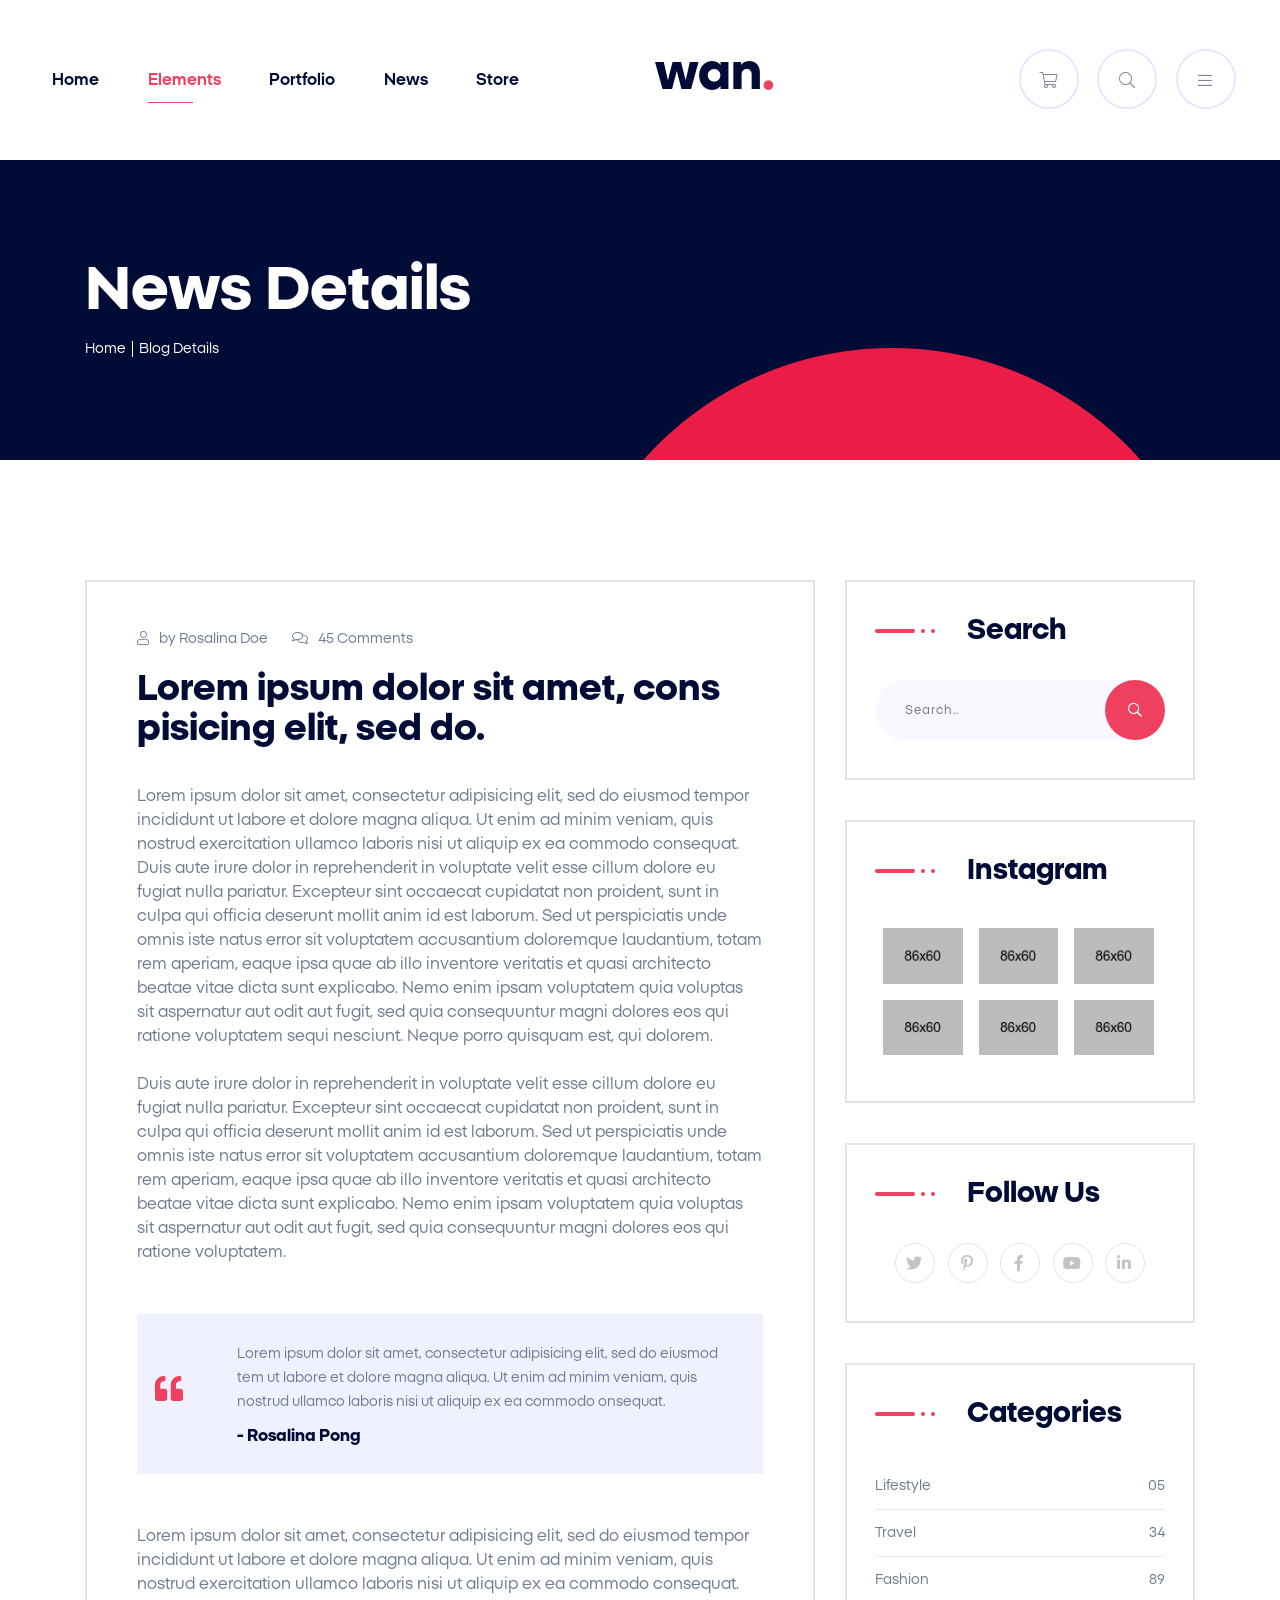
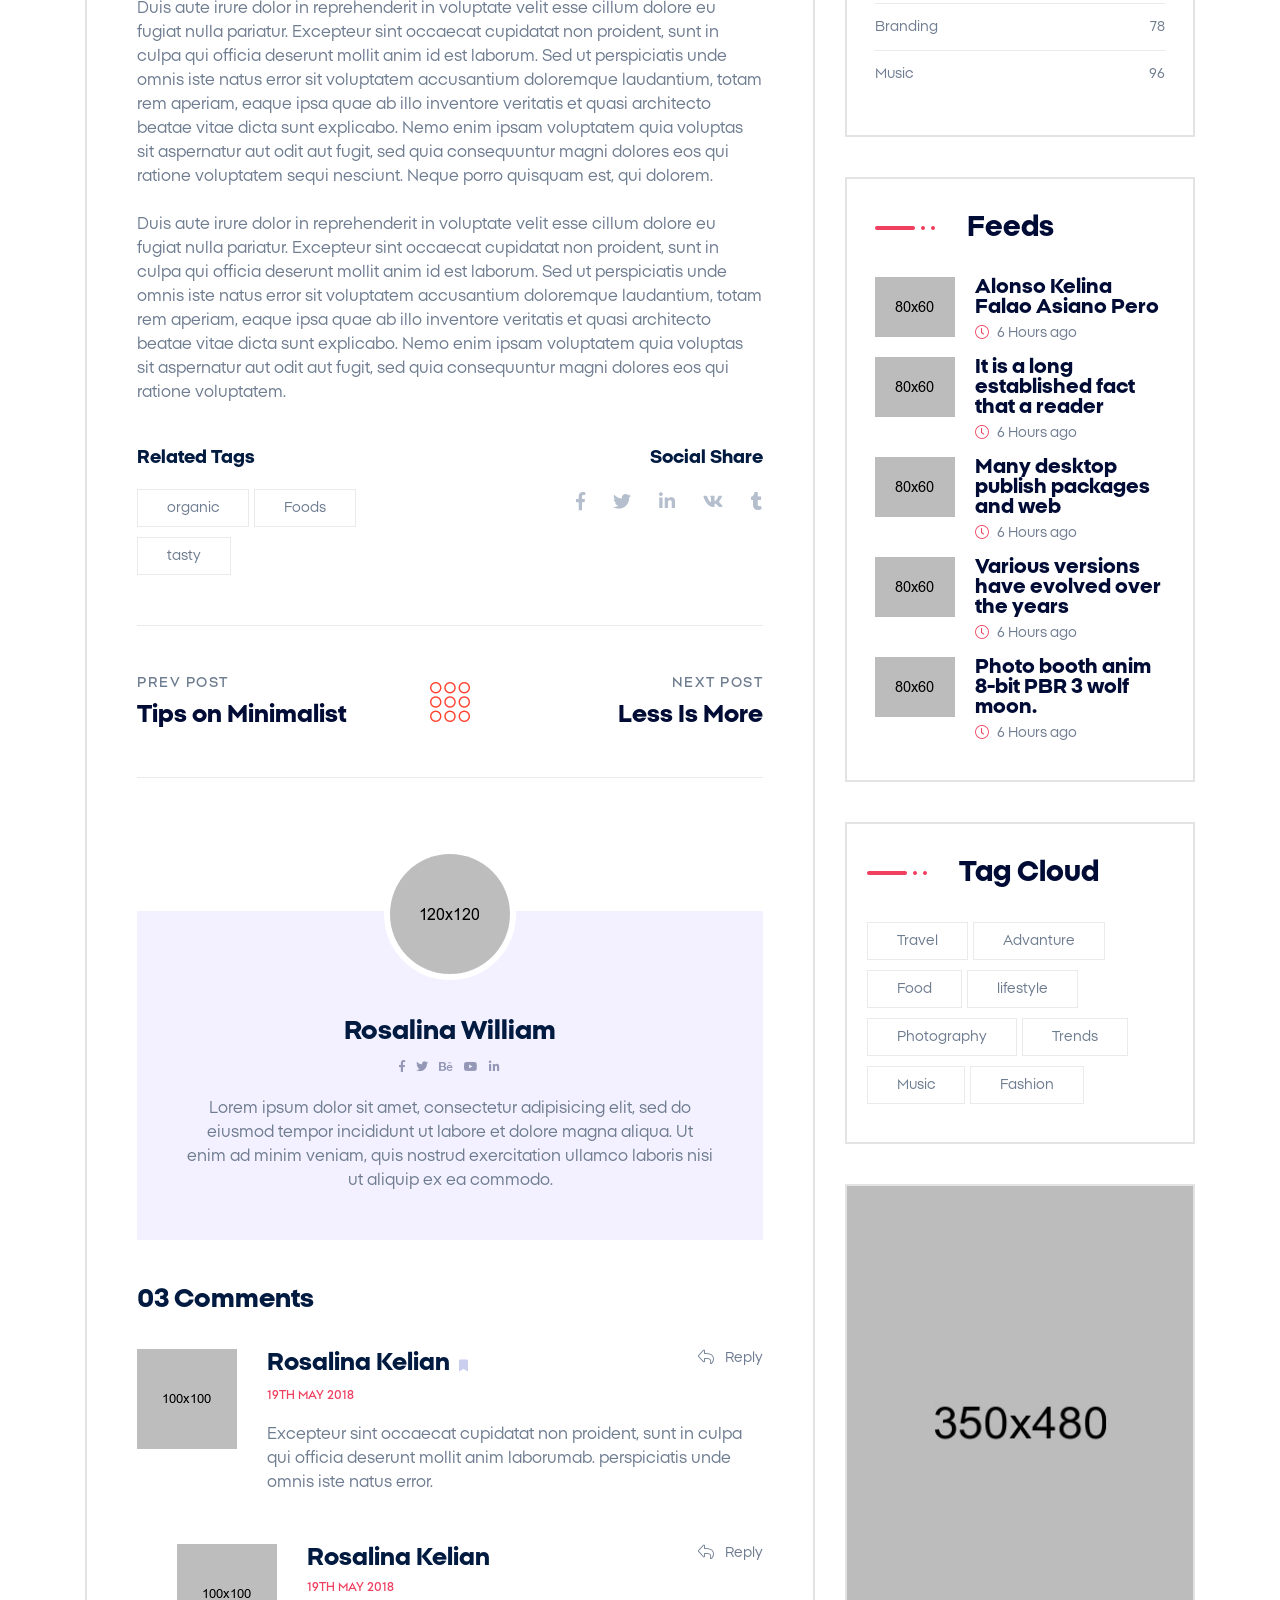
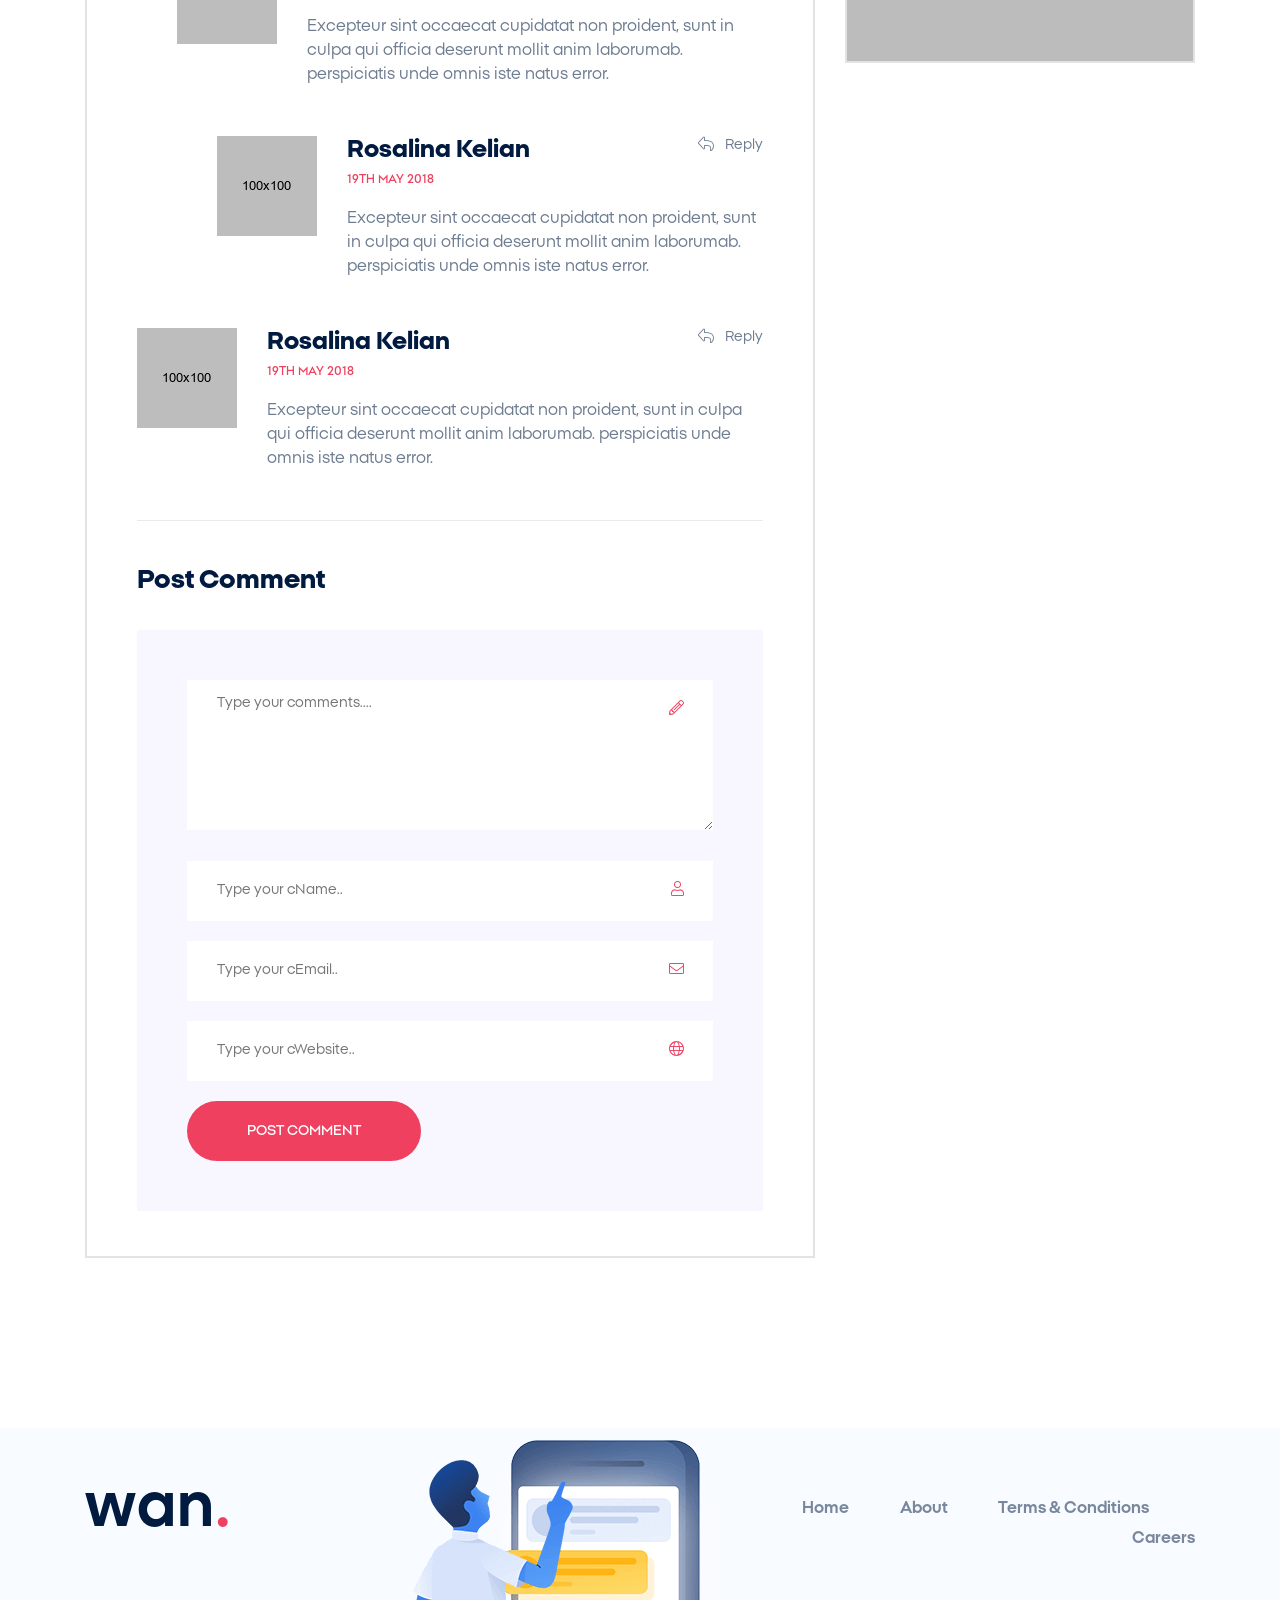
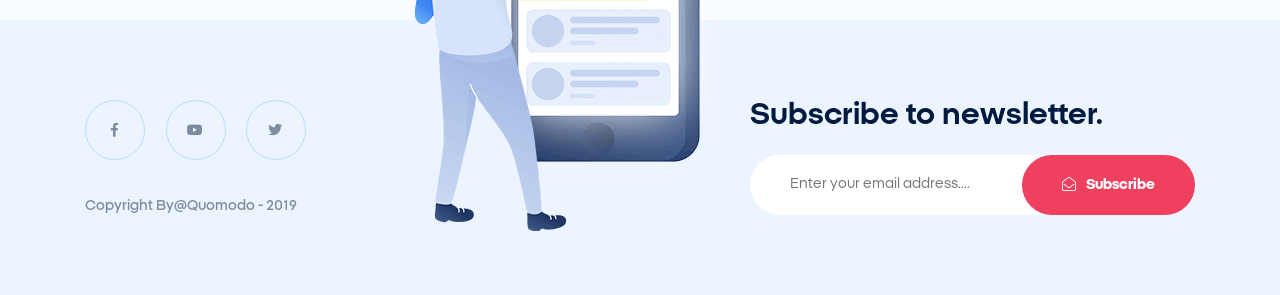
==== wan-html/blog-details.html @ 909f517f "Initial commit Made-with: Cursor" ====
<!DOCTYPE html>
<html lang="en">

<head>
    <!--- Basic Page Needs  -->
    <meta charset="utf-8">
    <title>Blog Details || Wan</title>
    <meta name="description" content="">
    <meta name="author" content="">
    <meta name="keywords" content="">
    <meta http-equiv="X-UA-Compatible" content="IE=edge">
    <!-- Mobile Specific Meta  -->
    <meta name="viewport" content="width=device-width, initial-scale=1, maximum-scale=1">
    <!-- CSS -->
    <link rel="stylesheet" href="css/bootstrap.min.css">
    <link rel="stylesheet" href="css/jquery-ui.css">
    <link rel="stylesheet" href="css/all.min.css">
    <link rel="stylesheet" href="css/magnific-popup.css">
    <link rel="stylesheet" href="css/owl.carousel.min.css">
    <link rel="stylesheet" href="css/animate.css">
    <link rel="stylesheet" href="css/stellarnav.min.css">
    <link rel="stylesheet" href="css/pignose.calendar.min.css">
    <link rel="stylesheet" href="fonts/stylesheet.css">
    <link rel="stylesheet" href="css/style.css">
    <link rel="stylesheet" href="css/responsive.css">
    <!-- Favicon -->
    <link rel="shortcut icon" type="image/png" href="img/favicon.ico">
    <!-- HTML5 Shim and Respond.js IE8 support of HTML5 elements and media queries -->
    <!-- WARNING: Respond.js doesn't work if you view the page via file:// -->
    <!--[if lt IE 9]>
        <script src="https://oss.maxcdn.com/libs/html5shiv/3.7.0/html5shiv.js"></script>
        <script src="https://oss.maxcdn.com/libs/respond.js/1.4.2/respond.min.js"></script>
        <![endif]-->
</head>

<body class="">
    <div id="preloader"></div>
    <header class="inner-h2-header h2-header">
        <div class="home2-header-container header-container">
            <div class="row">
                <div class="col-lg-6 col-sm-2 col-6">
                    <div class="main-menu stellarnav">
                        <ul>
                            <li><a href="#">Home</a>
                                <ul>
                                    <li><a href="index.html">Home One</a>
                                        <!-- <ul>
                                            <li><a href="#">Demo</a>
                                                <ul>
                                                    <li><a href="#">Even deeper</a>
                                                        <ul>
                                                            <li><a href="#">Demo</a></li>
                                                            <li><a href="#">Demo</a></li>
                                                            <li><a href="#">Demo</a></li>
                                                        </ul>
                                                    </li>
                                                    <li><a href="#">Demo</a></li>
                                                    <li><a href="#">Demo</a></li>
                                                    <li><a href="#">Demo</a></li>
                                                </ul>
                                            </li>
                                            <li><a href="#">Demo</a></li>
                                            <li><a href="#">Demo</a></li>
                                            <li><a href="#">Demo</a></li>
                                            <li><a href="#">Demo</a></li>
                                        </ul> -->
                                    </li>
                                    <li><a href="home2-product-showcase.html">Product Showcase</a>
                                        <!-- <ul>
                                            <li><a href="#">Demo</a></li>
                                            <li><a href="#">Demo</a></li>
                                            <li><a href="#">Demo</a></li>
                                            <li><a href="#">Demo</a></li>
                                        </ul> -->
                                    </li>
                                    <li><a href="home3-app-landing.html">App Landing</a>
                                        <!-- <ul>
                                            <li><a href="#">Deeper</a>
                                                <ul>
                                                    <li><a href="#">Demo</a></li>
                                                    <li><a href="#">Demo</a></li>
                                                    <li><a href="#">Demo</a></li>
                                                </ul>
                                            </li>
                                            <li><a href="#">Demo</a></li>
                                            <li><a href="#">Demo</a></li>
                                            <li><a href="#">Demo</a></li>
                                        </ul> -->
                                    </li>
                                    <li><a href="home4-portfolio.html">Portfolio</a></li>
                                    <li><a href="home5-sass.html">Sass</a>
                                        <!-- <ul>
                                            <li><a href="#">Demo</a></li>
                                            <li><a href="#">Demo</a></li>
                                            <li><a href="#">Demo</a></li>
                                            <li><a href="#">Demo</a></li>
                                        </ul> -->
                                    </li>
                                    <li><a href="home6-cleanrex.html">Cleanrex</a></li>
                                </ul>
                            </li>
                            <li class="active"><a href="#">Elements</a></li>
                            <li><a href="#">Portfolio</a></li>
                            <li><a href="#">News</a></li>
                            <li><a href="#">Store</a></li>
                        </ul>
                    </div>
                </div>
                <div class="col-lg-2 col-sm-3 col-6">
                    <div class="logo">
                        <a href="home2-product-showcase.html" class="link">wan<span class="color">.</span></a>
                    </div>
                </div>
                <div class="col-lg-4 col-sm-7 col-12 d-none d-sm-block">
                    <div class="header2-right">
                        <ul class="links">
                            <li><a href="#"><i class="fal fa-shopping-cart"></i></a></li>
                            <li><span data-target="#exampleModalLong" data-toggle="modal"><i class="fal fa-search"></i></span></li>
                            <li><a href="#"><i class="fal fa-bars"></i></a></li>
                        </ul>
                    </div>
                </div>
            </div>
        </div>
    </header>
    <section class="inner-hero-area">
        <div class="inner-hero-banner"><img src="img/blog/hero-banner.png" alt=""></div>
        <div class="container">
            <div class="inner-hero-content">
                <h2 class="title">News Details</h2>
                <ul class="meta">
                    <li><a href="#">Home</a></li>
                    <li><a href="#">Blog Details</a></li>
                </ul>
            </div>
        </div>
    </section>
    <section class="page-blog-area">
        <div class="container">
            <div class="row">
                <div class="col-lg-8 col-md-12 col-sm-12 col-12">
                    <div class="blog-details single-post-item format-standard">
                        <div class="post-details">
                            <div class="post-top-meta">
                                <ul class="meta-comment-tag">
                                    <li><a href="#"><span class="icon"><i class="fal fa-user"></i></span>by Rosalina Doe</a></li>
                                    <li><a href="#"><span class="icon"><i class="fal fa-comments"></i></span>45 Comments</a></li>
                                </ul>
                            </div>
                            <h2 class="post-title">Lorem ipsum dolor sit amet, cons pisicing elit, sed do.</h2>
                            <p>Lorem ipsum dolor sit amet, consectetur adipisicing elit, sed do eiusmod tempor incididunt ut 
                                labore et dolore magna aliqua. Ut enim ad minim veniam, quis nostrud exercitation ullamco laboris nisi ut aliquip ex ea commodo consequat. Duis aute irure dolor in reprehenderit in voluptate velit esse cillum dolore eu fugiat nulla pariatur. Excepteur sint occaecat cupidatat non proident, sunt in culpa qui officia deserunt mollit anim id est laborum. Sed ut perspiciatis unde omnis iste natus error sit voluptatem accusantium doloremque laudantium, totam rem aperiam, eaque ipsa quae ab illo inventore veritatis et quasi architecto beatae vitae dicta sunt explicabo. Nemo enim ipsam voluptatem quia voluptas sit aspernatur aut odit aut fugit, sed quia consequuntur magni dolores eos qui ratione voluptatem sequi nesciunt. Neque porro quisquam est, qui dolorem. <br><br> Duis aute irure dolor in reprehenderit in voluptate velit esse cillum dolore eu fugiat nulla pariatur. Excepteur sint occaecat cupidatat non proident, sunt in culpa qui officia deserunt mollit anim id est laborum. Sed ut perspiciatis unde omnis iste natus error sit voluptatem accusantium doloremque laudantium, totam rem aperiam, eaque ipsa quae ab illo inventore veritatis et quasi architecto beatae vitae dicta sunt explicabo. Nemo enim ipsam voluptatem quia voluptas sit aspernatur aut odit aut fugit, sed quia consequuntur magni dolores eos qui ratione voluptatem.</p>
                            <blockquote>
                                <span class="icon"><i class="fas fa-quote-left"></i></span>
                                <p class="text">Lorem ipsum dolor sit amet, consectetur adipisicing elit, sed do eiusmod
                                    tem
                                ut labore et dolore magna aliqua. Ut enim ad minim veniam, quis nostrud ullamco laboris nisi ut aliquip ex ea commodo onsequat.</p>
                                <h5 class="name">- Rosalina Pong</h5>
                            </blockquote>
                            <p>Lorem ipsum dolor sit amet, consectetur adipisicing elit, sed do eiusmod tempor
                                incididunt ut labore et dolore magna aliqua. Ut enim ad minim veniam, quis nostrud
                                exercitation ullamco laboris nisi ut aliquip ex ea commodo consequat. Duis aute irure
                                dolor in reprehenderit in voluptate velit esse cillum dolore eu fugiat nulla pariatur.
                                Excepteur sint occaecat cupidatat non proident, sunt in culpa qui officia deserunt
                                mollit anim id est laborum. Sed ut perspiciatis unde omnis iste natus error sit
                                voluptatem accusantium doloremque laudantium, totam rem aperiam, eaque ipsa quae ab illo
                                inventore veritatis et quasi architecto beatae vitae dicta sunt explicabo. Nemo enim
                                ipsam voluptatem quia voluptas sit aspernatur aut odit aut fugit, sed quia consequuntur
                                magni dolores eos qui ratione voluptatem sequi nesciunt. Neque porro quisquam est, qui
                                dolorem. <br><br>Duis aute irure dolor in reprehenderit in voluptate velit esse cillum
                                dolore eu fugiat nulla pariatur. Excepteur sint occaecat cupidatat non proident, sunt in
                                culpa qui officia deserunt mollit anim id est laborum. Sed ut perspiciatis unde omnis
                                iste natus error sit voluptatem accusantium doloremque laudantium, totam rem aperiam,
                                eaque ipsa quae ab illo inventore veritatis et quasi architecto beatae vitae dicta sunt
                                explicabo. Nemo enim ipsam voluptatem quia voluptas sit aspernatur aut odit aut fugit,
                                sed quia consequuntur magni dolores eos qui ratione voluptatem.</p>
                            <div class="post-bottom-meta">
                                <div class="post-tags">
                                    <h4 class="pbm-title">Related Tags</h4>
                                    <ul class="list">
                                        <li><a href="#">organic</a></li>
                                        <li><a href="#">Foods</a></li>
                                        <li><a href="#">tasty</a></li>
                                    </ul>
                                </div>
                                <div class="post-share">
                                    <h4 class="pbm-title">Social Share</h4>
                                    <ul class="list">
                                        <li><a href="#"><i class="fab fa-facebook-f"></i></a></li>
                                        <li><a href="#"><i class="fab fa-twitter"></i></a></li>
                                        <li><a href="#"><i class="fab fa-linkedin-in"></i></a></li>
                                        <li><a href="#"><i class="fab fa-vk"></i></a></li>
                                        <li><a href="#"><i class="fab fa-tumblr"></i></a></li>
                                    </ul>
                                </div>
                            </div>
                            <div class="single-post-pagination">
                                <div class="prev-post">
                                    <a href="#">
                                        <div class="title-with-link">
                                            <span class="intro">Prev Post</span>
                                            <h3 class="title">Tips on Minimalist</h3>
                                        </div>
                                    </a>
                                </div>
                                <div class="post-pagination-center-grid">
                                    <a href="#"><img src="img/blog-details/thumb.png" alt=""></a>
                                </div>
                                <div class="next-post">
                                    <a href="#">
                                        <div class="title-with-link">
                                            <span class="intro">Next Post</span>
                                            <h3 class="title">Less Is More</h3>
                                        </div>
                                    </a>
                                </div>
                            </div>
                            <div class="posts-author">
                                <span class="img"><img class="" src="img/blog-details/post-author.png" alt=""></span>
                                <h3 class="pa-name">Rosalina William</h3>
                                <ul class="social-links">
                                    <li><a href="#"><i class="fab fa-facebook-f"></i></a></li>
                                    <li><a href="#"><i class="fab fa-twitter"></i></a></li>
                                    <li><a href="#"><i class="fab fa-behance"></i></a></li>
                                    <li><a href="#"><i class="fab fa-youtube"></i></a></li>
                                    <li><a href="#"><i class="fab fa-linkedin-in"></i></a></li>
                                </ul>
                                <p class="pa-text">Lorem ipsum dolor sit amet, consectetur adipisicing elit, sed do eiusmod tempor incididunt ut labore et dolore magna
                                aliqua. Ut enim ad minim veniam, quis nostrud
                                exercitation ullamco laboris nisi ut aliquip ex ea commodo.</p>
                            </div>
                            <div class="comment-area">
                                <div class="all-comments">
                                    <h3 class="comments-title">03 Comments</h3>
                                    <div class="comment-list">
                                        <ul>
                                            <li class="single-comment">
                                                <article>
                                                    <div class="comment-author">
                                                        <img src="img/blog-details/reply-1.png" alt="">
                                                    </div>
                                                    <div class="comment-details">
                                                        <div class="comment-meta">
                                                            <div class="comment-left-meta">
                                                                <h4 class="author-name">Rosalina Kelian <span class="selected"><i class="fas fa-bookmark"></i></span></h4>
                                                                <div class="comment-date">19th May 2018</div>
                                                            </div>
                                                            <div class="comment-reply">
                                                                <a href="#" class="reply"><span class="icon"><i class="fal fa-reply"></i></span> Reply</a>
                                                            </div>
                                                        </div>
                                                        <div class="comment-text">
                                                            <p>Excepteur sint occaecat cupidatat non proident, sunt in culpa qui officia deserunt mollit anim laborumab.
                                                                perspiciatis unde omnis iste natus error.</p>
                                                        </div>
                                                    </div>
                                                </article>
                                                <ul class="children">
                                                    <li class="single-comment">
                                                        <article>
                                                            <div class="comment-author">
                                                                <img src="img/blog-details/reply-2.png" alt="">
                                                            </div>
                                                            <div class="comment-details">
                                                                <div class="comment-meta">
                                                                    <div class="comment-left-meta">
                                                                        <h4 class="author-name">Rosalina Kelian</h4>
                                                                        <div class="comment-date">19th May 2018</div>
                                                                    </div>
                                                                    <div class="comment-reply">
                                                                        <a href="#" class="reply"><span class="icon"><i class="fal fa-reply"></i></span> Reply</a>
                                                                    </div>
                                                                </div>
                                                                <div class="comment-text">
                                                                    <p>Excepteur sint occaecat cupidatat non proident, sunt in culpa qui officia deserunt mollit anim laborumab.
                                                                        perspiciatis unde omnis iste natus error.</p>
                                                                </div>
                                                            </div>
                                                        </article>
                                                        <ul class="children">
                                                            <li class="single-comment">
                                                                <article>
                                                                    <div class="comment-author">
                                                                        <img src="img/blog-details/reply-1.png" alt="">
                                                                    </div>
                                                                    <div class="comment-details">
                                                                        <div class="comment-meta">
                                                                            <div class="comment-left-meta">
                                                                                <h4 class="author-name">Rosalina Kelian</h4>
                                                                                <div class="comment-date">19th May 2018</div>
                                                                            </div>
                                                                            <div class="comment-reply">
                                                                                <a href="#" class="reply"><span class="icon"><i class="fal fa-reply"></i></span> Reply</a>
                                                                            </div>
                                                                        </div>
                                                                        <div class="comment-text">
                                                                            <p>Excepteur sint occaecat cupidatat non proident, sunt in culpa qui officia deserunt mollit anim laborumab.
                                                                                perspiciatis unde omnis iste natus error.</p>
                                                                        </div>
                                                                    </div>
                                                                </article>
                                                            </li>
                                                        </ul>
                                                    </li>
                                                </ul>
                                            </li>
                                            <li class="single-comment">
                                                <article>
                                                    <div class="comment-author">
                                                        <img src="img/blog-details/reply-1.png" alt="">
                                                    </div>
                                                    <div class="comment-details">
                                                        <div class="comment-meta">
                                                            <div class="comment-left-meta">
                                                                <h4 class="author-name">Rosalina Kelian</h4>
                                                                <div class="comment-date">19th May 2018</div>
                                                            </div>
                                                            <div class="comment-reply">
                                                                <a href="#" class="reply"><span class="icon"><i class="fal fa-reply"></i></span> Reply</a>
                                                            </div>
                                                        </div>
                                                        <div class="comment-text">
                                                            <p>Excepteur sint occaecat cupidatat non proident, sunt in culpa qui officia deserunt mollit anim laborumab.
                                                                perspiciatis unde omnis iste natus error.</p>
                                                        </div>
                                                    </div>
                                                </article>
                                            </li>
                                        </ul>
                                    </div>
                                </div>
                                <div class="comment-box">
                                    <h3 class="reply-title">Post Comment</h3>
                                    <div class="comment-form">
                                        <form action="#">
                                            <div class="row">
                                                <div class="col-12">
                                                    <div class="comment-input-box"><textarea name="comment" id="comment" cols="30" rows="6" placeholder="Type your comments...."></textarea><span class="icon"><i class="fal fa-pencil-alt"></i></span></div>
                                                    <div class="comment-input-box"><input type="text" name="name" id="name" placeholder="Type your cName.."><span class="icon"><i class="fal fa-user"></i></span></div>
                                                    <div class="comment-input-box"><input type="email" name="email" id="email" placeholder="Type your cEmail.."><span class="icon"><i class="fal fa-envelope"></i></span></div>
                                                    <div class="comment-input-box"><input type="text" name="website" id="website" placeholder="Type your cWebsite.."><span class="icon"><i class="fal fa-globe"></i></span></div>
                                                    <div class="comment-input-box"><input type="submit" value="Post Comment"></div>
                                                </div>
                                            </div>
                                        </form>
                                    </div>
                                </div>
                            </div>
                        </div>
                    </div>
                </div>
                <div class="col-lg-4 offset-lg-0 col-md-6 offset-md-3 col-sm-8 offset-sm-2 col-12">
                    <div class="sidebar">
                        <div class="single-widgets widget_search">
                            <h4 class="title">Search</h4>
                            <form action="#" class="search-form">
                                <input type="search" name="search" placeholder="Search..">
                                <button type="submit"><i class="far fa-search"></i></button>
                            </form>
                        </div>
                        <div class="single-widgets widget_instagram">
                            <h4 class="title">Instagram</h4>
                            <ul>
                                <li><a href="#"><img src="img/blog/insta-1.jpg" alt=""></a></li>
                                <li><a href="#"><img src="img/blog/insta-2.jpg" alt=""></a></li>
                                <li><a href="#"><img src="img/blog/insta-3.jpg" alt=""></a></li>
                                <li><a href="#"><img src="img/blog/insta-4.jpg" alt=""></a></li>
                                <li><a href="#"><img src="img/blog/insta-5.jpg" alt=""></a></li>
                                <li><a href="#"><img src="img/blog/insta-6.jpg" alt=""></a></li>
                            </ul>
                        </div>
                        <div class="single-widgets widget_post_share">
                            <h4 class="title">Follow Us</h4>
                            <ul>
                                <li><a href="#"><i class="fab fa-twitter"></i></a></li>
                                <li><a href="#"><i class="fab fa-pinterest-p"></i></a></li>
                                <li><a href="#"><i class="fab fa-facebook-f"></i></a></li>
                                <li><a href="#"><i class="fab fa-youtube"></i></a></li>
                                <li><a href="#"><i class="fab fa-linkedin-in"></i></a></li>
                            </ul>
                        </div>
                        <div class="single-widgets widget_categories">
                            <h4 class="title">Categories</h4>
                            <ul>
                                <li><a href="#">Lifestyle <span>05</span></a></li>
                                <li><a href="#">Travel <span>34</span></a></li>
                                <li><a href="#">Fashion <span>89</span></a>
                                <li><a href="#">Branding <span>78</span></a></li>
                                <li><a href="#">Music <span>96</span></a></li>
                            </ul>
                        </div>
                        <div class="single-widgets widget_post_with_thumb">
                            <h4 class="title">Feeds</h4>
                            <ul>
                                <li>
                                    <span class="left">
                                        <img src="img/blog/feed-1.jpg" alt="" class="">
                                    </span>
                                    <span class="right">
                                        <a class="feed-title" href="#">Alonso Kelina Falao Asiano Pero</a> 
                                        <span class="post-date"><i class="fal fa-clock"></i>6 Hours ago</span>
                                    </span>
                                </li>
                                <li>
                                    <span class="left">
                                        <img src="img/blog/feed-2.jpg" alt="" class="">
                                    </span>
                                    <span class="right">
                                        <a class="feed-title" href="#">It is a long established fact that a reader</a> 
                                        <span class="post-date"><i class="fal fa-clock"></i>6 Hours ago</span>
                                    </span>
                                </li>
                                <li>
                                    <span class="left">
                                        <img src="img/blog/feed-3.jpg" alt="" class="">
                                    </span>
                                    <span class="right">
                                        <a class="feed-title" href="#">Many desktop publish packages and web</a> 
                                        <span class="post-date"><i class="fal fa-clock"></i>6 Hours ago</span>
                                    </span>
                                </li>
                                <li>
                                    <span class="left">
                                        <img src="img/blog/feed-4.jpg" alt="" class="">
                                    </span>
                                    <span class="right">
                                        <a class="feed-title" href="#">Various versions have evolved over the years</a> 
                                        <span class="post-date"><i class="fal fa-clock"></i>6 Hours ago</span>
                                    </span>
                                </li>
                                <li>
                                    <span class="left">
                                        <img src="img/blog/feed-5.jpg" alt="" class="">
                                    </span>
                                    <span class="right">
                                        <a class="feed-title" href="#">Photo booth anim 8-bit PBR 3 wolf moon.</a> 
                                        <span class="post-date"><i class="fal fa-clock"></i>6 Hours ago</span>
                                    </span>
                                </li>
                            </ul>
                        </div>
                        <div class="single-widgets tagcolud">
                            <h4 class="title">Tag Cloud</h4>
                            <ul>
                                <li><a href="#">Travel</a></li>
                                <li><a href="#">Advanture</a></li>
                                <li><a href="#">Food</a></li>
                                <li><a href="#">lifestyle</a></li>
                                <li><a href="#">Photography</a></li>
                                <li><a href="#">Trends</a></li>
                                <li><a href="#">Music</a></li>
                                <li><a href="#">Fashion</a></li>
                            </ul>
                        </div>
                        <div class="single-widgets widget_banner">
                            <a href="#">
                                <img class="" src="img/blog/banner.jpg" alt="">
                            </a>
                        </div>
                    </div>
                </div>
            </div>
        </div>
    </section>
    <footer class="inner-page-footer">
        <div class="footer-banner"><img src="img/home1/footer-banner.png" alt=""></div>
        <div class="footer-top-area">
            <div class="container">
                <div class="row">
                    <div class="col-lg-4 col-sm-3 col-12">
                        <div class="fta-logo">
                            <a href="index.html" class="link">wan<span class="color">.</span></a>
                        </div>
                    </div>
                    <div class="col-lg-5 offset-lg-3 col-sm-9 col-12">
                        <div class="fta-menu">
                            <ul class="menu">
                                <li><a href="#">Home</a></li>
                                <li><a href="#">About</a></li>
                                <li><a href="#">Terms & Conditions</a></li>
                                <li><a href="#">Careers</a></li>
                            </ul>
                        </div>
                    </div>
                </div>
            </div>
        </div>
        <div class="footer-bottom-area">
            <div class="container">
                <div class="row">
                    <div class="col-lg-4 col-md-6 col-sm-12 col-12">
                        <div class="fba-social">
                            <ul class="social">
                                <li><a href="#"><i class="fab fa-facebook-f"></i><span class="text">Facebook</span></a></li>
                                <li><a href="#"><i class="fab fa-youtube"></i><span class="text">Youtube</span></a></li>
                                <li><a href="#"><i class="fab fa-twitter"></i><span class="text">Twitter</span></a></li>
                            </ul>
                            <p class="copyright">Copyright By@Quomodo - 2019</p>
                        </div>
                    </div>
                    <div class="col-lg-5 offset-lg-3 col-md-6 col-sm-12 col-12">
                        <div class="hba-newsletter">
                            <h2 class="title">Subscribe to newsletter.</h2>
                            <form action="#">
                                <div class="hba-newsletter-input-box">
                                    <input type="text" placeholder="Enter your email address....">
                                    <button><span class="icon"><i class="fal fa-envelope-open"></i></span>Subscribe</button>
                                </div>
                            </form>
                        </div>
                    </div>
                </div>
            </div>
        </div>
    </footer>
    <!-- Search Modal -->
    <div class="search-modal modal fade" id="exampleModalLong" tabindex="-1" role="dialog" aria-hidden="true">
        <div class="modal-dialog" role="document">
            <div class="modal-content">
                <form action="#" method="POST" class="xs-search-group">
                    <input type="search" class="form-control" name="search" id="search" placeholder="Search">
                    <button type="submit" class="search-button"><i class="fas fa-search"></i></button>
                </form>
            </div>
        </div>
        <button class="close-modal" type="button" data-dismiss="modal">x</button>
    </div>
    <!-- Scripts -->
    <script src="js/jquery-3.3.1.min.js"></script>
    <script src="js/jquery-ui.js"></script>
    <script src="js/wow.min.js"></script>
    <script src="js/owl.carousel.min.js"></script>
    <script src="js/jquery.counterup.min.js"></script>
    <script src="js/countdown.js"></script>
    <script src="js/pignose.calendar.min.js"></script>
    <script src="js/isotope.pkgd.min.js"></script>
    <script src="js/imagesloaded.pkgd.min.js"></script>
    <script src="js/jquery.magnific-popup.min.js"></script>
    <script src="js/stellarnav.min.js"></script>
    <script src="js/jquery.scrollUp.js"></script>
    <script src="js/jquery.waypoints.min.js"></script>
    <script src="js/popper.min.js"></script>
    <script src="js/bootstrap.min.js"></script>
    <script src="js/theme.js"></script>
</body>

</html>
---- wan-html/css/stellarnav.min.css ----
.stellarnav,.stellarnav li{position:relative;line-height:normal}.stellarnav{width:100%;z-index:90}.stellarnav a{color:#777}.stellarnav ul{margin:0;padding:0;text-align:center}.stellarnav li{list-style:none;display:block;margin:0;padding:0;vertical-align:middle}.stellarnav li a{padding:15px;display:block;text-decoration:none;color:#777;font-size:inherit;font-family:inherit;box-sizing:border-box;-webkit-transition:all .3s ease-out;-moz-transition:all .3s ease-out;transition:all .3s ease-out}.stellarnav.light a,.stellarnav.light li a{color:#000}.stellarnav>ul>li{display:inline-block}.stellarnav>ul>li>a{padding:unset}.stellarnav ul ul{top:auto;width:220px;position:absolute;z-index:90;text-align:left;display:none;background:#ddd}.stellarnav.light,.stellarnav.light ul ul{background:rgba(255,255,255,1)}.stellarnav li li{display:block}.stellarnav ul ul ul{top:0;left:220px}.stellarnav>ul>li:hover>ul>li:hover>ul{opacity:1;visibility:visible;top:0}.stellarnav>ul>li.drop-left>ul{right:0}.stellarnav li.drop-left ul ul{left:auto;right:220px}.stellarnav.dark,.stellarnav.dark ul ul{background:rgba(0,0,0,1)}.stellarnav.dark a,.stellarnav.dark li a{color:#FFF}.stellarnav.fixed{position:fixed;width:100%;top:0;left:0;z-index:90}body.stellarnav-noscroll-x{overflow-x:hidden}.stellarnav li.has-sub>a:after{content:'';}.stellarnav .dd-toggle,.stellarnav li.call-btn-mobile,.stellarnav li.location-btn-mobile,.stellarnav.hide-arrows li li.has-sub>a:after,.stellarnav.hide-arrows li.drop-left li.has-sub>a:after,.stellarnav.hide-arrows li.has-sub>a:after{display:none}.stellarnav li li.has-sub>a:after{margin-left:10px;float:right;border-top:6px solid transparent;border-bottom:6px solid transparent;border-left:6px solid #FFF;position:relative;top:4px}.stellarnav li.drop-left li.has-sub>a:after{float:left;margin-right:10px;border-left:0;border-top:6px solid transparent;border-bottom:6px solid transparent;border-right:6px solid #FFF}.stellarnav .call-btn-mobile,.stellarnav .close-menu,.stellarnav .location-btn-mobile,.stellarnav .menu-toggle{display:none;text-transform:uppercase;text-decoration:none}.stellarnav .dd-toggle{position:absolute;top:0;right:0;padding:0;width:48px;height:48px;text-align:center;z-index:90;border:0}.stellarnav.desktop li.has-sub a{}.stellarnav.desktop.hide-arrows li.has-sub a{padding-right:15px}.stellarnav.mobile>ul>li>a.dd-toggle{padding:0}.stellarnav svg{fill:currentColor;width:1em;height:1em;position:relative;top:2px}.stellarnav a.dd-toggle .icon-plus{box-sizing:border-box;transition:transform .3s;width:12px;height:100%;position:relative;vertical-align:middle;display:inline-block}.stellarnav a.dd-toggle .icon-plus:after,.stellarnav a.dd-toggle .icon-plus:before{content:'';display:block;height:0;top:50%;border-bottom:solid 3px #777;position:absolute;width:12px}.stellarnav a.dd-toggle .icon-plus:before{transform:rotate(90deg);transition:width .3s}.stellarnav li.open>a.dd-toggle .icon-plus{-webkit-transform:rotate(135deg);-ms-transform:rotate(135deg);-o-transform:rotate(135deg);transform:rotate(135deg)}.stellarnav.light a.dd-toggle .icon-plus:after,.stellarnav.light a.dd-toggle .icon-plus:before{border-color:#000}.stellarnav.dark a.dd-toggle .icon-plus:after,.stellarnav.dark a.dd-toggle .icon-plus:before{border-color:#FFF}.stellarnav .icon-close{box-sizing:border-box;width:12px;height:12px;position:relative;display:inline-block}.stellarnav .icon-close:after,.stellarnav .icon-close:before{content:'';display:block;width:12px;height:0;top:50%;border-bottom:solid 3px #777;position:absolute}.stellarnav .icon-close:before{transform:rotate(45deg)}.stellarnav .icon-close:after{transform:rotate(-45deg)}.stellarnav.light .icon-close:after,.stellarnav.light .icon-close:before{border-color:#000}.stellarnav.dark .icon-close:after,.stellarnav.dark .icon-close:before{border-color:#FFF}.stellarnav .call-btn-mobile,.stellarnav .close-menu,.stellarnav .location-btn-mobile,.stellarnav .menu-toggle{padding:15px;box-sizing:border-box}.stellarnav .menu-toggle span.bars{display:inline-block;margin-right:7px;position:relative;top:3px}.stellarnav .menu-toggle span.bars span{display:block;width:15px;height:2px;border-radius:6px;background:#777;margin:0 0 3px}.stellarnav .full{width:100%}.stellarnav .half{width:50%}.stellarnav .third{width:33%;text-align:center}.stellarnav .location-btn-mobile.third{text-align:center}.stellarnav .location-btn-mobile.half{text-align:right}.stellarnav.light .half,.stellarnav.light .third{border-left:1px solid rgba(0,0,0,.15)}.stellarnav.light.left .half,.stellarnav.light.left .third,.stellarnav.light.right .half,.stellarnav.light.right .third{border-bottom:1px solid rgba(0,0,0,.15)}.stellarnav.light .half:first-child,.stellarnav.light .third:first-child{border-left:0}.stellarnav.dark .half,.stellarnav.dark .third{border-left:1px solid rgba(255,255,255,.15)}.stellarnav.dark.left .half,.stellarnav.dark.left .third,.stellarnav.dark.right .half,.stellarnav.dark.right .third{border-bottom:1px solid rgba(255,255,255,.15)}.stellarnav.dark.left .menu-toggle,.stellarnav.dark.right .menu-toggle,.stellarnav.light.left .menu-toggle,.stellarnav.light.right .menu-toggle{border-bottom:0}.stellarnav.dark .half:first-child,.stellarnav.dark .third:first-child{border-left:0}.stellarnav.light .menu-toggle span.bars span{background:#000}.stellarnav.dark .menu-toggle span.bars span{background:#FFF}.stellarnav.mobile,.stellarnav.mobile.fixed{position:static}.stellarnav.mobile ul{position:relative;display:none;text-align:left;background:rgba(221,221,221,1)}.stellarnav.mobile.active>ul,.stellarnav.mobile>ul>li{display:block}.stellarnav.mobile.active{padding-bottom:0}.stellarnav.mobile>ul>li>a{padding:15px}.stellarnav.mobile ul ul{position:relative;opacity:1;visibility:visible;width:auto;display:none;-moz-transition:none;-webkit-transition:none;-o-transition:color 0 ease-in;transition:none}.stellarnav.mobile ul ul ul{left:auto;top:auto}.stellarnav.mobile li.drop-left ul ul{right:auto}.stellarnav.mobile li a{border-bottom:1px solid rgba(255,255,255,.15)}.stellarnav.mobile>ul{border-top:1px solid rgba(255,255,255,.15)}.stellarnav.mobile.light li a{border-bottom:1px solid rgba(0,0,0,.15)}.stellarnav.mobile.light>ul{border-top:1px solid rgba(0,0,0,.15)}.stellarnav.mobile li a.dd-toggle,.stellarnav.mobile.light li a.dd-toggle{border:0}.stellarnav.mobile .call-btn-mobile,.stellarnav.mobile .close-menu,.stellarnav.mobile .dd-toggle,.stellarnav.mobile .location-btn-mobile,.stellarnav.mobile .menu-toggle{display:inline-block}.stellarnav.mobile li.call-btn-mobile{border-right:1px solid rgba(255,255,255,.1);box-sizing:border-box}.stellarnav.mobile li.call-btn-mobile,.stellarnav.mobile li.location-btn-mobile{display:inline-block;width:50%;text-transform:uppercase;text-align:center}.stellarnav.mobile li.call-btn-mobile.full,.stellarnav.mobile li.location-btn-mobile.full{display:block;width:100%;text-transform:uppercase;border-right:0;text-align:left}.stellarnav.mobile.light ul{background:rgba(255,255,255,1)}.stellarnav.mobile.dark ul{background:rgba(0,0,0,1)}.stellarnav.mobile.dark ul ul{background:rgba(255,255,255,.08)}.stellarnav.mobile.light li.call-btn-mobile{border-right:1px solid rgba(0,0,0,.1)}.stellarnav.mobile.top{position:absolute;width:100%;top:0;left:0;z-index:90}.stellarnav.mobile li li.has-sub>a:after,.stellarnav.mobile li.drop-left li.has-sub>a:after,.stellarnav.mobile li.has-sub>a:after{display:none}.stellarnav.mobile.left>ul,.stellarnav.mobile.right>ul{box-shadow:0px 10px 20px 0px rgba(59, 132, 241, 0.3);position:fixed;top:0;bottom:0;width:100%;max-width:280px;overflow-x:hidden;overflow-y:auto;-webkit-overflow-scrolling:touch}.stellarnav.mobile.right>ul{right:0;z-index: 99;}.stellarnav.mobile.left .close-menu,.stellarnav.mobile.right .close-menu{display:inline-block;text-align:right}.stellarnav.mobile.left>ul{left:0;}.stellarnav.mobile.left .call-btn-mobile.half,.stellarnav.mobile.left .call-btn-mobile.third,.stellarnav.mobile.left .close-menu.half,.stellarnav.mobile.left .close-menu.third,.stellarnav.mobile.left .location-btn-mobile.half,.stellarnav.mobile.left .location-btn-mobile.third,.stellarnav.mobile.right .call-btn-mobile.half,.stellarnav.mobile.right .call-btn-mobile.third,.stellarnav.mobile.right .close-menu.half,.stellarnav.mobile.right .close-menu.third,.stellarnav.mobile.right .location-btn-mobile.half,.stellarnav.mobile.right .location-btn-mobile.third{text-align:center}.stellarnav.mobile.left .menu-toggle.half,.stellarnav.mobile.left .menu-toggle.third,.stellarnav.mobile.right .menu-toggle.half,.stellarnav.mobile.right .menu-toggle.third{text-align:left}.stellarnav.mobile.left .close-menu.third span,.stellarnav.mobile.right .close-menu.third span{display:none}.stellarnav.desktop li.mega ul ul{background:0 0;width:auto}.stellarnav.desktop li.mega li{display:inline-block;vertical-align:top;margin-left:-4px}.stellarnav.desktop li.mega li li{display:block;position:relative;left:4px}.stellarnav.desktop>ul>li.mega{position:inherit}.stellarnav.desktop>ul>li.mega>ul{width:100%}.stellarnav.desktop>ul>li.mega>ul li.has-sub ul{display:block;position:relative;left:auto}.stellarnav.desktop>ul>li.mega>ul>li{padding-bottom:15px;box-sizing:border-box}.stellarnav.desktop li.mega li li a{padding:5px 15px}.stellarnav.desktop li.mega li.has-sub a:after{display:none}.stellarnav.desktop>ul>li.mega>ul>li>a{color:#ff0}@media only screen and (max-width :768px){.stellarnav{overflow:hidden;display:block}.stellarnav ul{position:relative;display:none}}@media only screen and (max-width :420px){.stellarnav.mobile .call-btn-mobile.third span,.stellarnav.mobile .location-btn-mobile.third span{display:none}}
---- wan-html/css/pignose.calendar.min.css ----
@font-face{font-family:pignose-calendar-icon;src:url(../fonts/pignose.calendar.eot?gpa4vl);src:url(../fonts/pignose.calendar.eot?gpa4vl#iefix) format('embedded-opentype'),url(../fonts/pignose.calendar.ttf?gpa4vl) format('truetype'),url(../fonts/pignose.calendar.woff?gpa4vl) format('woff'),url(../fonts/pignose.calendar.svg?gpa4vl#pignose.calendar) format('svg');font-weight:400;font-style:normal}.pignose-calendar .icon-arrow-left,.pignose-calendar .icon-arrow-right{font-family:pignose-calendar-icon!important;speak:none;font-style:normal;font-weight:400;font-variant:normal;text-transform:none;line-height:1}.pignose-calendar .icon-arrow-left:before{content:'\e90b'}.pignose-calendar .icon-arrow-right:before{content:'\e90a'}.pignose-calendar-wrapper{display:none;position:fixed;width:80%;max-width:360px;top:50%;left:50%;border-radius:2px;z-index:50001;overflow:hidden;-webkit-box-shadow:0 4px 16px #000;box-shadow:0 4px 16px #000;-webkit-transform:translate3d(0,160px,0);transform:translate3d(0,160px,0);opacity:0;-webkit-transition:opacity .3s ease,-webkit-transform .5s ease-out;transition:opacity .3s ease,-webkit-transform .5s ease-out;transition:opacity .3s ease,transform .5s ease-out;transition:opacity .3s ease,transform .5s ease-out,-webkit-transform .5s ease-out}.pignose-calendar-wrapper.pignose-calendar-wrapper-active{opacity:1;-webkit-transform:translate3d(0,0,0);transform:translate3d(0,0,0)}.pignose-calendar-wrapper .pignose-calendar{max-width:auto;width:100%;border:none}.pignose-calendar-wrapper .pignose-calendar .pignose-calendar-button-group{border-top:1px solid #e2e2e2;overflow:hidden}.pignose-calendar-wrapper .pignose-calendar .pignose-calendar-button-group .pignose-calendar-button{width:50%;display:block;float:left;height:3.2em;text-align:center;line-height:3.2em;color:#333;font-weight:600;text-decoration:none;-webkit-transition:background-color .3s ease;transition:background-color .3s ease;-webkit-box-sizing:border-box;box-sizing:border-box}.pignose-calendar-wrapper .pignose-calendar .pignose-calendar-button-group .pignose-calendar-button:hover{background-color:#efefef}.pignose-calendar-wrapper .pignose-calendar .pignose-calendar-button-group .pignose-calendar-button-apply{color:#fff;background-color:#2fabb7}.pignose-calendar-wrapper .pignose-calendar .pignose-calendar-button-group .pignose-calendar-button-apply:hover{background-color:#49c4d0}.pignose-calendar-wrapper-overlay{background-color:#000;opacity:0;-webkit-transition:opacity .3s ease;transition:opacity .3s ease;position:fixed;top:0;left:0;right:0;bottom:0;width:100%;height:100%;z-index:50000}.pignose-calendar-wrapper-overlay.pignose-calendar-wrapper-overlay-active{opacity:.7}.pignose-calendar{width:80%;max-width:360px;background-color:#fff;border:1px solid #d8d8d8;font-size:100%;margin:0 auto;-webkit-box-shadow:0 3px 8px rgba(0,0,0,.25);box-shadow:0 3px 8px rgba(0,0,0,.25)}.pignose-calendar .pignose-calendar-top{padding:2.6em 0;background-color:#fafafa;border-bottom:1px solid #e2e2e2;-webkit-box-shadow:0 3px 8px rgba(0,0,0,.125);box-shadow:0 3px 8px rgba(0,0,0,.125);position:relative;overflow:hidden}.pignose-calendar .pignose-calendar-top .pignose-calendar-top-date{position:absolute;top:0;left:0;width:100%;height:100%;padding:1.8em 0;text-align:center;text-transform:uppercase;-webkit-box-sizing:border-box;box-sizing:border-box}.pignose-calendar .pignose-calendar-top .pignose-calendar-top-month,.pignose-calendar .pignose-calendar-top .pignose-calendar-top-year{display:block;text-align:center}.pignose-calendar .pignose-calendar-top .pignose-calendar-top-year{font-size:115%;color:rgba(0,0,0,.5)}.pignose-calendar .pignose-calendar-top .pignose-calendar-top-month{margin-bottom:.4em;font-size:130%;font-weight:600}.pignose-calendar .pignose-calendar-top .pignose-calendar-top-nav{display:inline-block;width:1.6em;height:1.6em;position:relative;z-index:5;text-decoration:none}.pignose-calendar .pignose-calendar-top .pignose-calendar-top-nav .pignose-calendar-top-value{display:inline-block;color:#777;font-size:115%;font-weight:600;vertical-align:middle;margin-top:-10px}.pignose-calendar .pignose-calendar-top .pignose-calendar-top-nav .pignose-calendar-top-icon{color:#555;font-size:160%}.pignose-calendar .pignose-calendar-top .pignose-calendar-top-nav.pignose-calendar-top-prev{float:left;margin-left:1.6em}.pignose-calendar .pignose-calendar-top .pignose-calendar-top-nav.pignose-calendar-top-prev .pignose-calendar-top-value{margin-left:.2em}.pignose-calendar .pignose-calendar-top .pignose-calendar-top-nav.pignose-calendar-top-next{float:right;margin-right:1.6em}.pignose-calendar .pignose-calendar-top .pignose-calendar-top-nav.pignose-calendar-top-next .pignose-calendar-top-value{margin-right:.2em}.pignose-calendar .pignose-calendar-header{padding:0 1.2em;margin-top:1.2em;font-weight:600;overflow:hidden}.pignose-calendar .pignose-calendar-header .pignose-calendar-week{float:left;width:14.28%;height:2.8em;text-align:center;line-height:2.8em;-webkit-box-sizing:border-box;box-sizing:border-box}.pignose-calendar .pignose-calendar-header .pignose-calendar-week.pignose-calendar-week-sat,.pignose-calendar .pignose-calendar-header .pignose-calendar-week.pignose-calendar-week-sun{color:#fa4832}.pignose-calendar .pignose-calendar-header .pignose-calendar-week:last-child{width:14.32%}.pignose-calendar .pignose-calendar-body{padding:1.2em}.pignose-calendar .pignose-calendar-body .pignose-calendar-row{overflow:hidden}.pignose-calendar .pignose-calendar-unit{float:left;display:block;height:3.8em;width:14.28%;text-align:center;line-height:2.8em;-webkit-box-sizing:border-box;box-sizing:border-box}.pignose-calendar .pignose-calendar-unit:last-child{width:14.32%}.pignose-calendar .pignose-calendar-unit .pignose-calendar-button-schedule-container{line-height:.5em}.pignose-calendar .pignose-calendar-unit .pignose-calendar-button-schedule-container .pignose-calendar-button-schedule-pin{display:inline-block;background-color:#777;width:.5em;height:.5em;border-radius:50%;margin-right:.2em}.pignose-calendar .pignose-calendar-unit .pignose-calendar-button-schedule-container .pignose-calendar-button-schedule-pin:last-child{margin-right:0}.pignose-calendar .pignose-calendar-unit a{display:inline-block;width:2.4em;height:2.4em;border-radius:50%;color:#49c4d0;line-height:2.4em;text-align:center;text-decoration:none;-webkit-transition:background-color .3s ease,color .3s ease;transition:background-color .3s ease,color .3s ease}.pignose-calendar .pignose-calendar-unit a:active{background-color:#d8d8d8}.pignose-calendar .pignose-calendar-unit.pignose-calendar-unit-disabled a{opacity:.5;background-color:#efefef}.pignose-calendar .pignose-calendar-unit.pignose-calendar-unit-active a{background-color:#2fabb7;color:#fff;font-weight:600;-webkit-box-shadow:0 1px 3px rgba(0,0,0,.5);box-shadow:0 1px 3px rgba(0,0,0,.5)}.pignose-calendar .pignose-calendar-unit.pignose-calendar-unit-active.pignose-calendar-unit-sat a,.pignose-calendar .pignose-calendar-unit.pignose-calendar-unit-active.pignose-calendar-unit-sun a{color:#fff}.pignose-calendar .pignose-calendar-unit.pignose-calendar-unit-range a{background-color:#efefef;border-radius:0;width:100%}.pignose-calendar .pignose-calendar-unit.pignose-calendar-unit-range.pignose-calendar-unit-disabled a{color:#b2b9bb;background-color:#e1e1e1}.pignose-calendar .pignose-calendar-unit.pignose-calendar-unit-range.pignose-calendar-unit-range-first a{border-top-left-radius:1.2em;border-bottom-left-radius:1.2em}.pignose-calendar .pignose-calendar-unit.pignose-calendar-unit-range.pignose-calendar-unit-range-last a{border-top-right-radius:1.2em;border-bottom-right-radius:1.2em}.pignose-calendar .pignose-calendar-unit.pignose-calendar-unit-sat a,.pignose-calendar .pignose-calendar-unit.pignose-calendar-unit-sun a{color:#fa4832}.pignose-calendar.pignose-calendar-default .pignose-calendar-body .pignose-calendar-row .pignose-calendar-unit.pignose-calendar-unit-toggle-active a{color:#ccc!important}.pignose-calendar.pignose-calendar-default.pignose-calendar-reverse .pignose-calendar-body .pignose-calendar-row .pignose-calendar-unit.pignose-calendar-unit-toggle-inactive a{color:#ccc!important}.pignose-calendar.pignose-calendar-dark{border-color:#323537;background-color:#4b4f51;-webkit-box-shadow:0 3px 8px rgba(0,0,0,.5);box-shadow:0 3px 8px rgba(0,0,0,.5)}.pignose-calendar.pignose-calendar-dark .pignose-calendar-top{background-color:#3f4244;border-bottom-color:#323537;-webkit-box-shadow:0 3px 8px rgba(0,0,0,.175);box-shadow:0 3px 8px rgba(0,0,0,.175)}.pignose-calendar.pignose-calendar-dark .pignose-calendar-top .pignose-calendar-top-month{color:#fff}.pignose-calendar.pignose-calendar-dark .pignose-calendar-top .pignose-calendar-top-year{color:#bdc2c5}.pignose-calendar.pignose-calendar-dark .pignose-calendar-top .pignose-calendar-top-nav .pignose-calendar-top-value{color:#a2a9ab}.pignose-calendar.pignose-calendar-dark .pignose-calendar-top .pignose-calendar-top-nav .pignose-calendar-top-icon{color:#a2a9ab}.pignose-calendar.pignose-calendar-dark .pignose-calendar-header .pignose-calendar-week{color:#bdc2c5}.pignose-calendar.pignose-calendar-dark .pignose-calendar-header.pignose-calendar-week-sat,.pignose-calendar.pignose-calendar-dark .pignose-calendar-header.pignose-calendar-week-sun{color:#ff6060}.pignose-calendar.pignose-calendar-dark .pignose-calendar-body .pignose-calendar-row .pignose-calendar-unit a{color:#51cfd2}.pignose-calendar.pignose-calendar-dark .pignose-calendar-body .pignose-calendar-row .pignose-calendar-unit.pignose-calendar-unit-sat a,.pignose-calendar.pignose-calendar-dark .pignose-calendar-body .pignose-calendar-row .pignose-calendar-unit.pignose-calendar-unit-sun a{color:#ff6060}.pignose-calendar.pignose-calendar-dark .pignose-calendar-body .pignose-calendar-row .pignose-calendar-unit.pignose-calendar-unit-disabled a{color:#868e8f;background-color:#5d6365}.pignose-calendar.pignose-calendar-dark .pignose-calendar-body .pignose-calendar-row .pignose-calendar-unit.pignose-calendar-unit-active a{color:#fff;background-color:#31bbbf;-webkit-box-shadow:0 1px 3px rgba(0,0,0,.75);box-shadow:0 1px 3px rgba(0,0,0,.75)}.pignose-calendar.pignose-calendar-dark .pignose-calendar-body .pignose-calendar-row .pignose-calendar-unit.pignose-calendar-unit-toggle a{color:#8b8f94}.pignose-calendar.pignose-calendar-dark .pignose-calendar-body .pignose-calendar-row .pignose-calendar-unit.pignose-calendar-unit-range a{background-color:#5a5d62}.pignose-calendar.pignose-calendar-dark .pignose-calendar-body .pignose-calendar-row .pignose-calendar-unit.pignose-calendar-unit-range.pignose-calendar-unit-disabled a{color:#727a7c;background-color:#4f5558}.pignose-calendar.pignose-calendar-dark .pignose-calendar-button-group{border-top:1px solid #323537;overflow:hidden}.pignose-calendar.pignose-calendar-dark .pignose-calendar-button-group .pignose-calendar-button{color:#fff}.pignose-calendar.pignose-calendar-dark .pignose-calendar-button-group .pignose-calendar-button:hover{background-color:#5a5d62}.pignose-calendar.pignose-calendar-dark .pignose-calendar-button-group .pignose-calendar-button-apply{color:#fff;background-color:#31bbbf}.pignose-calendar.pignose-calendar-blue{background-color:#fafafa}.pignose-calendar.pignose-calendar-blue .pignose-calendar-top{background-color:#009fe3;border-bottom-color:#e1e1e1}.pignose-calendar.pignose-calendar-blue .pignose-calendar-top .pignose-calendar-top-month{color:#fff}.pignose-calendar.pignose-calendar-blue .pignose-calendar-top .pignose-calendar-top-year{color:#fff}.pignose-calendar.pignose-calendar-blue .pignose-calendar-top .pignose-calendar-top-nav .pignose-calendar-top-value{color:#fff}.pignose-calendar.pignose-calendar-blue .pignose-calendar-top .pignose-calendar-top-nav .pignose-calendar-top-icon{color:#fff}.pignose-calendar.pignose-calendar-blue .pignose-calendar-header .pignose-calendar-week{color:#5c6270}.pignose-calendar.pignose-calendar-blue .pignose-calendar-header .pignose-calendar-week.pignose-calendar-week-sat,.pignose-calendar.pignose-calendar-blue .pignose-calendar-header .pignose-calendar-week.pignose-calendar-week-sun{color:#fa4832}.pignose-calendar.pignose-calendar-blue .pignose-calendar-body .pignose-calendar-row .pignose-calendar-unit a{color:#5c6270}.pignose-calendar.pignose-calendar-blue .pignose-calendar-body .pignose-calendar-row .pignose-calendar-unit.pignose-calendar-unit-sat a,.pignose-calendar.pignose-calendar-blue .pignose-calendar-body .pignose-calendar-row .pignose-calendar-unit.pignose-calendar-unit-sun a{color:#fa4832}.pignose-calendar.pignose-calendar-blue .pignose-calendar-body .pignose-calendar-row .pignose-calendar-unit.pignose-calendar-unit-disabled a{background-color:#efefef}.pignose-calendar.pignose-calendar-blue .pignose-calendar-body .pignose-calendar-row .pignose-calendar-unit.pignose-calendar-unit-active a{color:#fff;background-color:#009fe3;-webkit-box-shadow:0 1px 3px rgba(0,0,0,.75);box-shadow:0 1px 3px rgba(0,0,0,.75)}.pignose-calendar.pignose-calendar-blue .pignose-calendar-body .pignose-calendar-row .pignose-calendar-unit.pignose-calendar-unit-toggle a{color:#ccc}.pignose-calendar.pignose-calendar-blue .pignose-calendar-body .pignose-calendar-row .pignose-calendar-unit.pignose-calendar-unit-range a{background-color:#efefef}.pignose-calendar.pignose-calendar-blue .pignose-calendar-body .pignose-calendar-row .pignose-calendar-unit.pignose-calendar-unit-range.pignose-calendar-unit-disabled a{background-color:#efefef}
---- wan-html/fonts/stylesheet.css ----
/* Polin Font Family */
@font-face {
    font-family: 'Polin';
    src: url('Polin-Hairline.otf') format('opentype');
    font-weight: 100;
    font-style: normal;
    font-display: swap;
}

@font-face {
    font-family: 'Polin';
    src: url('Polin-Thin.otf') format('opentype');
    font-weight: 200;
    font-style: normal;
    font-display: swap;
}

@font-face {
    font-family: 'Polin';
    src: url('Polin-Extralight.otf') format('opentype');
    font-weight: 250;
    font-style: normal;
    font-display: swap;
}

@font-face {
    font-family: 'Polin';
    src: url('Polin-Light.otf') format('opentype');
    font-weight: 300;
    font-style: normal;
    font-display: swap;
}

@font-face {
    font-family: 'Polin';
    src: url('Polin-Regular.otf') format('opentype');
    font-weight: 400;
    font-style: normal;
    font-display: swap;
}

@font-face {
    font-family: 'Polin';
    src: url('Polin-Medium.otf') format('opentype');
    font-weight: 500;
    font-style: normal;
    font-display: swap;
}

@font-face {
    font-family: 'Polin';
    src: url('Polin-Semibold.otf') format('opentype');
    font-weight: 600;
    font-style: normal;
    font-display: swap;
}

@font-face {
    font-family: 'Polin';
    src: url('Polin-Bold.otf') format('opentype');
    font-weight: 700;
    font-style: normal;
    font-display: swap;
}

@font-face {
    font-family: 'Polin';
    src: url('Polin-Extrabold.otf') format('opentype');
    font-weight: 800;
    font-style: normal;
    font-display: swap;
}

@font-face {
    font-family: 'Polin';
    src: url('Polin-Black.otf') format('opentype');
    font-weight: 900;
    font-style: normal;
    font-display: swap;
}

/* Alias legacy font families to Polin so existing CSS keeps working */
@font-face {
    font-family: 'Gilroy';
    src: url('Polin-Regular.otf') format('opentype');
    font-weight: 400;
    font-style: normal;
    font-display: swap;
}
@font-face {
    font-family: 'Gilroy';
    src: url('Polin-Medium.otf') format('opentype');
    font-weight: 500;
    font-style: normal;
    font-display: swap;
}
@font-face {
    font-family: 'Gilroy';
    src: url('Polin-Semibold.otf') format('opentype');
    font-weight: 600;
    font-style: normal;
    font-display: swap;
}
@font-face {
    font-family: 'Gilroy';
    src: url('Polin-Bold.otf') format('opentype');
    font-weight: 700;
    font-style: normal;
    font-display: swap;
}
@font-face {
    font-family: 'Gilroy';
    src: url('Polin-Extrabold.otf') format('opentype');
    font-weight: 800;
    font-style: normal;
    font-display: swap;
}
@font-face {
    font-family: 'Gilroy';
    src: url('Polin-Black.otf') format('opentype');
    font-weight: 900;
    font-style: normal;
    font-display: swap;
}
@font-face {
    font-family: 'Gilroy';
    src: url('Polin-Light.otf') format('opentype');
    font-weight: 300;
    font-style: normal;
    font-display: swap;
}
@font-face {
    font-family: 'Gilroy';
    src: url('Polin-Thin.otf') format('opentype');
    font-weight: 200;
    font-style: normal;
    font-display: swap;
}
@font-face {
    font-family: 'Gilroy';
    src: url('Polin-Hairline.otf') format('opentype');
    font-weight: 100;
    font-style: normal;
    font-display: swap;
}

/* Italic fallbacks (Polin has no italic, fall back to regular weights) */
@font-face {
    font-family: 'Gilroy';
    src: url('Polin-Regular.otf') format('opentype');
    font-weight: 400;
    font-style: italic;
    font-display: swap;
}
@font-face {
    font-family: 'Gilroy';
    src: url('Polin-Medium.otf') format('opentype');
    font-weight: 500;
    font-style: italic;
    font-display: swap;
}
@font-face {
    font-family: 'Gilroy';
    src: url('Polin-Bold.otf') format('opentype');
    font-weight: 700;
    font-style: italic;
    font-display: swap;
}

@font-face {
    font-family: 'Gilroy-RegularItalic';
    src: url('Polin-Regular.otf') format('opentype');
    font-weight: 400;
    font-style: italic;
    font-display: swap;
}

/* Global override: force Polin everywhere except icon fonts */
html,
body,
h1, h2, h3, h4, h5, h6,
p, span, a, li, ul, ol, div, section, header, footer, nav, article, aside, main,
button, input, select, textarea, label, form,
table, th, td, tr, thead, tbody,
blockquote, figcaption {
    font-family: 'Polin', sans-serif !important;
}

/* Preserve Font Awesome icon fonts with explicit values */
.fa, .fas,
[class^="fa-"]:not(.fab):not(.far):not(.fal),
[class*=" fa-"]:not(.fab):not(.far):not(.fal) {
    font-family: "Font Awesome 5 Pro", "Font Awesome 5 Free" !important;
    font-weight: 900 !important;
}
.far {
    font-family: "Font Awesome 5 Pro", "Font Awesome 5 Free" !important;
    font-weight: 400 !important;
}
.fal {
    font-family: "Font Awesome 5 Pro", "Font Awesome 5 Free" !important;
    font-weight: 300 !important;
}
.fab {
    font-family: "Font Awesome 5 Brands" !important;
    font-weight: 400 !important;
}

/* X (Twitter) icon uses a Unicode character, not Font Awesome */
.fab.x-icon,
.x-icon {
    font-family: "Helvetica Neue", Arial, sans-serif !important;
    font-weight: 900 !important;
}

/* Preserve calendar icon font */
[class^="pignose"],
[class*=" pignose"] {
    font-family: "pignose.calendar" !important;
}
---- wan-html/css/style.css ----
@charset "UTF-8";
/*-----------------------------------------------------------------------------------

    Template Name: Wan
    Template URI: 
    Description: This is html5 template
    Author: 
    Author URI: 
    Version: 1.0

-----------------------------------------------------------------------------------

    CSS INDEX
    ===================
  
    Theme default CSS
    1. Home One
        1.2 Hero
        1.3 About
        1.4 Price
        1.5 Testimonial
        1.6 Portfolio
        1.7 Footer
    2. Home Product Showcase
        2.2 Hero
        2.3 Feature
        2.4 Built
        2.5 Facilities
        2.6 Experience
        2.7 More Product
        2.8 Subscribe
        2.9 Blog
        2.10 Footer
    3. Home App Landing
        3.2 Hero
        3.3 Feature
        3.4 Download
        3.5 Device
        3.6 Subscribe
        3.7 App
        3.8 Member
        3.9 Counter
        3.10 Blog
        3.11 Footer
    4. Home Portfolio
        4.2 About
        4.3 Experience Qualificaton
        4.4 Portfolio
        4.5 Available
        4.6 Contact
        4.7 In Touch
        4.8 Testimonial
        4.9 Footer
    5. Home Sass
        5.2 Featuer
        5.3 Tab Area
        5.4 Why
        5.5 Tutorial
        5.6 Info
        5.7 Choose
        5.8 Feature
        5.9 Pricing
        5.10 Counter
        5.11 Blog
        5.12 Get App
        5.13 Footer
    6. Blog
    7. Blog Details
    8. Home Cleanfix
        8.2 Hero
        8.3 Service
        8.4 Appointment
        8.5 About
        8.6 Booking
        8.7 Why
        8.8 Portfolio
        8.9 Team
        8.10 News
        8.11 Footer
    
-----------------------------------------------------------------------------------*/
/* Google Font */
@import url("https://fonts.googleapis.com/css?family=Montserrat:400,500|Open+Sans|Rubik|Barlow+Condensed:500,600|Karla:400,700");
/*----------------------------------------*/
/*  Other Files
/*----------------------------------------*/
/*----------------------------------------*/
/*  Theme default CSS
/*----------------------------------------*/
.clear {
  clear: both;
}

::-moz-selection {
  background: #312b2b;
  color: #ffffff;
  text-shadow: none;
}

::selection {
  background: #312b2b;
  color: #ffffff;
  text-shadow: none;
}

.no-mar {
  margin: 0 !important;
}

.no-pad {
  padding: 0 !important;
}

div#preloader {
  background: #fff url("../img/loader.gif") no-repeat scroll center center;
  height: 100%;
  left: 0;
  overflow: visible;
  position: fixed;
  top: 0;
  width: 100%;
  z-index: 9999;
}

header.navbar-fixed-top {
  background: #ffffff;
  box-shadow: 0 4px 12px -4px rgba(0, 0, 0, 0.15);
  -webkit-box-shadow: 0 4px 12px -4px rgba(0, 0, 0, 0.15);
  -moz-box-shadow: 0 4px 12px -4px rgba(0, 0, 0, 0.15);
  -o-box-shadow: 0 4px 12px -4px rgba(0, 0, 0, 0.15);
  left: 0;
  padding: 10px 0;
  position: fixed;
  right: 0;
  top: 0;
  width: 100%;
  z-index: 999;
}

.mar-bot-50 {
  margin-bottom: 50px;
}

.mar-bot-40 {
  margin-bottom: 40px;
}

.mar-bot-35 {
  margin-bottom: 35px;
}

.mar-bot-30 {
  margin-bottom: 30px;
}

.mar-top-30 {
  margin-top: 30px;
}

.mar-top-80 {
  margin-top: 80px;
}

.mar-top-80 {
  margin-top: 80px;
}

.mar-top-55 {
  margin-top: 55px;
}

.mar-top-108 {
  margin-top: 108px;
}

.text-left {
  text-align: left;
}

.text-center {
  text-align: center;
}

.text-right {
  text-align: right;
}

*,
*:before,
*:after {
  -webkit-box-sizing: border-box;
  box-sizing: border-box;
}

*:focus {
  outline: 0;
}

html {
  font-size: 62.5%;
  -webkit-font-smoothing: antialiased;
}

body {
  background: #fff;
  font-weight: normal;
  font-size: 15px;
  letter-spacing: 1.5px;
  color: #888;
  line-height: 30px;
  -webkit-font-smoothing: antialiased;
  /* Fix for webkit rendering */
  -webkit-text-size-adjust: 100%;
}

img {
  max-width: 100%;
  height: auto;
}

button,
input,
textarea {
  letter-spacing: 1px;
}

/* 
Table Of Contents
=========================
- Default Typography
- Custom Typography
=========================
*/
/* 
--------------------------
- Default Typography
--------------------------
*/
body {
  font-family: "Gilroy";
}

h1,
h2,
h3,
h4,
h5,
h6 {
  margin: 0;
  font-family: "Gilroy";
  font-weight: 700;
  color: #001a40;
  letter-spacing: 0;
}

h1 a,
h2 a,
h3 a,
h4 a,
h5 a,
h6 a {
  font-weight: inherit;
  font-family: "Gilroy";
}

h1 {
  font-size: 36px;
  line-height: 40px;
  letter-spacing: 0;
  margin-bottom: 0px;
}

h2 {
  font-size: 22px;
  line-height: 26px;
  margin-bottom: 0px;
}

h3 {
  font-size: 24px;
  line-height: 28px;
  margin-bottom: 0px;
}

h4 {
  font-size: 20px;
  line-height: 24px;
}

h5 {
  font-size: 16px;
  line-height: 20px;
}

h6 {
  font-size: 14px;
  line-height: 18px;
}

p {
  font-family: "Montserrat", sans-serif;
  font-size: 14px;
  font-weight: normal;
  letter-spacing: 0;
  line-height: 24px;
  margin: 0;
  color: #6e7c90;
}

p img {
  margin: 0;
}

span {
  font-family: "Montserrat", sans-serif;
}

/* em and strong */
em {
  font: 15px/30px;
}

strong,
b {
  font: 15px/30px;
}

small {
  font-size: 11px;
  line-height: inherit;
}

/*  blockquotes */
blockquote {
  border-left: 0 none;
  font-family: "Gilroy";
  margin: 10px 0;
  padding-left: 40px;
  position: relative;
}

blockquote::before {
  color: #4e5665;
  content: "\f10d";
  font-family: "Font Awesome 5 Free";
  font-weight: 800;
  font-size: 36px;
  left: 20px;
  line-height: 0;
  margin: 0;
  opacity: 0.5;
  position: absolute;
  top: 20px;
}

blockquote p {
  font-style: italic;
  padding: 0;
  font-size: 18px;
  line-height: 36px;
}

blockquote cite {
  display: block;
  font-size: 12px;
  font-style: normal;
  line-height: 18px;
}

blockquote cite:before {
  content: "\2014 \0020";
}

blockquote cite a,
blockquote cite a:visited {
  border: none;
}

/* abbreviations */
abbr {
  font-weight: 700;
  font-variant: small-caps;
  text-transform: lowercase;
  letter-spacing: .6px;
}

abbr:hover {
  cursor: help;
}

/* links */
a,
a:visited {
  text-decoration: none;
  font-family: "Gilroy";
  font-weight: normal;
  font-size: 12px;
  transition: 0.3s;
  -webkit-transition: 0.3s;
  -moz-transition: 0.3s;
  -o-transition: 0.3s;
  outline: 0;
}

a:hover,
a:active {
  color: #00b0ff;
  text-decoration: none;
  outline: 0;
}

a:focus {
  text-decoration: none;
  outline: 0;
}

p a,
p a:visited {
  line-height: inherit;
  outline: 0;
}

a.active-page {
  color: #e6ae48;
}

/* list */
ul,
ol {
  margin-bottom: 0px;
  margin-top: 0px;
}

ul {
  margin: 0;
}

ol {
  list-style: decimal;
}

ol,
ul.square,
ul.circle,
ul.disc {
  margin-left: 0px;
}

ul.square {
  list-style: square outside;
}

ul.circle {
  list-style: circle outside;
}

ul.disc {
  list-style: disc outside;
}

ul ul,
ul ol,
ol ol,
ol ul {
  margin: 0;
}

ul ul li,
ul ol li,
ol ol li,
ol ul li {
  margin-bottom: 0px;
}

li {
  line-height: 18px;
  margin-bottom: 0px;
}

/* definition list */
dl {
  margin: 12px 0;
}

dt {
  margin: 0;
  color: #11ABB0;
}

dd {
  margin: 0 0 0 20px;
}

/* 
--------------------------
- Custom Typography
--------------------------
*/
/* Your Custom Typography. */
.bg-with-black {
  position: relative;
}

.bg-with-black::before {
  background: #000 none repeat scroll 0 0;
  content: "";
  height: 100%;
  left: 0;
  opacity: 0.3;
  position: absolute;
  top: 0;
  width: 100%;
  z-index: 0;
}

.bg-with-white {
  position: relative;
}

.bg-with-white::before {
  background: #fff none repeat scroll 0 0;
  content: "";
  height: 100%;
  left: 0;
  opacity: 0.3;
  position: absolute;
  top: 0;
  width: 100%;
  z-index: 0;
}

.bg-with-blue {
  position: relative;
}

.bg-with-blue::before {
  background: #00bff3 none repeat scroll 0 0;
  content: "";
  height: 100%;
  left: 0;
  opacity: 0.6;
  position: absolute;
  top: 0;
  width: 100%;
  z-index: 0;
}

.hvr-bs:hover {
  box-shadow: 0 8px 16px 0 rgba(0, 0, 0, 0.2);
  -webkit-box-shadow: 0 8px 16px 0 rgba(0, 0, 0, 0.2);
  -moz-box-shadow: 0 8px 16px 0 rgba(0, 0, 0, 0.2);
  -o-box-shadow: 0 8px 16px 0 rgba(0, 0, 0, 0.2);
}

.btn-style-1 {
  background-image: -webkit-gradient(linear, left top, right top, from(#004dcd), to(#00baff));
  background-image: linear-gradient(90deg, #004dcd 0%, #00baff 100%);
  box-shadow: 0px 10px 20px 0px rgba(59, 132, 241, 0.3);
  -webkit-box-shadow: 0px 10px 20px 0px rgba(59, 132, 241, 0.3);
  -moz-box-shadow: 0px 10px 20px 0px rgba(59, 132, 241, 0.3);
  -o-box-shadow: 0px 10px 20px 0px rgba(59, 132, 241, 0.3);
  display: inline-block;
  border-radius: 100px;
  color: #ffffff;
  letter-spacing: 0;
  font-size: 14px;
  line-height: 18px;
  font-weight: 600;
  padding: 20px 60px;
}

.btn-style-1:hover {
  color: #ffffff;
}

.btn-style-outline-1 {
  color: #98a9c2;
  font-weight: 600;
  border: 2px solid #f1f2ff;
  display: inline-block;
  border-radius: 50px;
  padding: 16px 54px;
  letter-spacing: 0;
  font-size: 14px;
  overflow: hidden;
  position: relative;
  z-index: 1;
}

.btn-style-outline-1::before {
  content: "";
  height: 100px;
  width: 0;
  background: #03a3f0;
  transition: 0.3s;
  -webkit-transition: 0.3s;
  -moz-transition: 0.3s;
  -o-transition: 0.3s;
  position: absolute;
  z-index: -1;
  left: 0;
  top: 0;
}

.btn-style-outline-1:hover {
  color: #ffffff;
}

.btn-style-outline-1:hover::before {
  width: 100%;
}

.home2-button-1 {
  color: #000c35;
  font-weight: 700;
  border: 2px solid #d5ddf6;
  display: inline-block;
  padding: 18px 38px;
  letter-spacing: 0;
  font-size: 14px;
}

.home2-button-1:hover {
  background: #ef4060;
  border-color: #ef4060;
  color: #ffffff;
}

.home2-button-2 {
  background: #ef4060;
  color: #ffffff;
  font-weight: 700;
  border: 2px solid #ef4060;
  display: inline-block;
  padding: 18px 40px;
  letter-spacing: 0;
  font-size: 14px;
  position: relative;
}

.home2-button-2:hover {
  background: #312b2b;
  border-color: #312b2b;
  color: #ffffff;
}

.home3-link {
  border-radius: 50px;
  font-family: "Open Sans", sans-serif;
  color: #ffffff;
  display: inline-block;
  text-align: center;
  background-image: -webkit-gradient(linear, left top, right top, from(#5123c6), to(#b66fec));
  background-image: linear-gradient(90deg, #5123c6 0%, #b66fec 100%);
  letter-spacing: 0;
  font-size: 14px;
  font-weight: 700;
  padding: 21px 52px;
}

.home3-link:hover {
  color: #ffffff;
  box-shadow: 0px 16px 32px 0px rgba(127, 94, 225, 0.2);
  -webkit-box-shadow: 0px 16px 32px 0px rgba(127, 94, 225, 0.2);
  -moz-box-shadow: 0px 16px 32px 0px rgba(127, 94, 225, 0.2);
  -o-box-shadow: 0px 16px 32px 0px rgba(127, 94, 225, 0.2);
}

.home3-link-2 {
  border-radius: 50px;
  color: #000c35;
  background: #ffffff;
  border: 2px solid #d3ddff;
  display: inline-block;
  letter-spacing: 0;
  font-size: 14px;
  font-weight: 700;
  padding: 21px 52px;
}

.home3-link-2 .icon {
  margin-right: 6px;
}

.home3-link-2:hover {
  color: #000c35;
  box-shadow: 0px 16px 32px 0px rgba(127, 94, 225, 0.2);
  -webkit-box-shadow: 0px 16px 32px 0px rgba(127, 94, 225, 0.2);
  -moz-box-shadow: 0px 16px 32px 0px rgba(127, 94, 225, 0.2);
  -o-box-shadow: 0px 16px 32px 0px rgba(127, 94, 225, 0.2);
}

.home4-btn-style-1 {
  background-image: -webkit-gradient(linear, left top, right top, from(#5123c6), to(#b66fec));
  background-image: linear-gradient(90deg, #5123c6 0%, #b66fec 100%);
  box-shadow: 0px 16px 32px 0px rgba(127, 94, 225, 0.2);
  -webkit-box-shadow: 0px 16px 32px 0px rgba(127, 94, 225, 0.2);
  -moz-box-shadow: 0px 16px 32px 0px rgba(127, 94, 225, 0.2);
  -o-box-shadow: 0px 16px 32px 0px rgba(127, 94, 225, 0.2);
  display: inline-block;
  border-radius: 100px;
  color: #ffffff;
  font-family: "Barlow Condensed", sans-serif;
  border: 0;
  cursor: pointer;
  letter-spacing: 0;
  font-size: 16px;
  line-height: 20px;
  font-weight: 600;
  padding: 20px 60px;
}

.home4-btn-style-1 .icon {
  margin-right: 12px;
}

.home4-btn-style-1:hover {
  color: #ffffff;
}

.home4-btn-style-2 {
  border: 1px solid #c395ee;
  display: inline-block;
  border-radius: 100px;
  color: #ffffff;
  font-family: "Barlow Condensed", sans-serif;
  letter-spacing: 0;
  font-size: 16px;
  line-height: 20px;
  font-weight: 600;
  padding: 20px 60px;
}

.home4-btn-style-2:hover {
  color: #ffffff;
  box-shadow: 0px 16px 32px 0px rgba(127, 94, 225, 0.2);
  -webkit-box-shadow: 0px 16px 32px 0px rgba(127, 94, 225, 0.2);
  -moz-box-shadow: 0px 16px 32px 0px rgba(127, 94, 225, 0.2);
  -o-box-shadow: 0px 16px 32px 0px rgba(127, 94, 225, 0.2);
  background: #642c9f;
  border-color: #642c9f;
}

.home5-btn-style-1 {
  font-family: "Gilroy";
  border: 2px solid #0061c6;
  display: inline-block;
  border-radius: 100px;
  color: #ffffff;
  font-family: "Barlow Condensed", sans-serif;
  letter-spacing: 0;
  font-size: 14px;
  line-height: 18px;
  font-weight: 600;
  padding: 20px 58px;
}

.home5-btn-style-1:hover {
  color: #ffffff;
  box-shadow: 0px 16px 32px 0px rgba(127, 94, 225, 0.2);
  -webkit-box-shadow: 0px 16px 32px 0px rgba(127, 94, 225, 0.2);
  -moz-box-shadow: 0px 16px 32px 0px rgba(127, 94, 225, 0.2);
  -o-box-shadow: 0px 16px 32px 0px rgba(127, 94, 225, 0.2);
  background: #0042ad;
  border-color: #0042ad;
}

.home6-btn-1 {
  font-family: "Karla", sans-serif;
  background: #247ffb;
  border: 2px solid #247ffb;
  display: inline-block;
  border-radius: 100px;
  color: #ffffff;
  letter-spacing: 0;
  font-size: 14px;
  line-height: 18px;
  font-weight: 600;
  padding: 19px 46px;
}

.home6-btn-1:hover {
  color: #ffffff;
  box-shadow: 0px 16px 32px 0px rgba(127, 94, 225, 0.2);
  -webkit-box-shadow: 0px 16px 32px 0px rgba(127, 94, 225, 0.2);
  -moz-box-shadow: 0px 16px 32px 0px rgba(127, 94, 225, 0.2);
  -o-box-shadow: 0px 16px 32px 0px rgba(127, 94, 225, 0.2);
}

.home6-btn-2 {
  font-family: "Karla", sans-serif;
  background: #fff323;
  border: 2px solid #fff323;
  display: inline-block;
  border-radius: 100px;
  color: #003160;
  letter-spacing: 0;
  font-size: 14px;
  line-height: 18px;
  font-weight: 600;
  padding: 19px 46px;
}

.home6-btn-2:hover {
  color: #003160;
  box-shadow: 0px 16px 32px 0px rgba(127, 94, 225, 0.2);
  -webkit-box-shadow: 0px 16px 32px 0px rgba(127, 94, 225, 0.2);
  -moz-box-shadow: 0px 16px 32px 0px rgba(127, 94, 225, 0.2);
  -o-box-shadow: 0px 16px 32px 0px rgba(127, 94, 225, 0.2);
}

.sticky-top {
  z-index: 99;
}

.btn-hvr-anim-top {
  transition: 0.5s;
  -webkit-transition: 0.5s;
  -moz-transition: 0.5s;
  -o-transition: 0.5s;
  position: relative;
}

.btn-hvr-anim-top:hover {
  transition: 0.5s;
  -webkit-transition: 0.5s;
  -moz-transition: 0.5s;
  -o-transition: 0.5s;
  -webkit-transform: translateY(-3px);
          transform: translateY(-3px);
}

.btn-ripple-out {
  position: relative;
}

.btn-ripple-out::before {
  -webkit-animation-duration: 2s;
  animation-duration: 2s;
  -webkit-animation-iteration-count: infinite;
  animation-iteration-count: infinite;
  -webkit-animation-name: popcircle;
  animation-name: popcircle;
  border: 1px solid #ffffff;
  border-radius: 100px;
  content: "";
  height: 100%;
  left: 0;
  position: absolute;
  top: 0;
  width: 100%;
}

@-webkit-keyframes popcircle {
  0% {
    -webkit-transform: scale(1);
    transform: scale(1);
  }
  99% {
    -webkit-transform: scale(1.5);
    transform: scale(1.5);
  }
  100% {
    opacity: 0;
  }
}

@keyframes popcircle {
  0% {
    -webkit-transform: scale(1);
    transform: scale(1);
  }
  99% {
    -webkit-transform: scale(1.5);
    transform: scale(1.5);
  }
  100% {
    opacity: 0;
  }
}

.item-bounce {
  -webkit-animation: bounce 3s infinite ease-in-out;
  animation: bounce 3s infinite ease-in-out;
}

@-webkit-keyframes bounce {
  0% {
    -webkit-transform: translateY(-5px);
            transform: translateY(-5px);
  }
  50% {
    -webkit-transform: translateY(10px);
            transform: translateY(10px);
  }
  100% {
    -webkit-transform: translateY(-5px);
            transform: translateY(-5px);
  }
}

@keyframes bounce {
  0% {
    -webkit-transform: translateY(-5px);
            transform: translateY(-5px);
  }
  50% {
    -webkit-transform: translateY(10px);
            transform: translateY(10px);
  }
  100% {
    -webkit-transform: translateY(-5px);
            transform: translateY(-5px);
  }
}

.item-round {
  -webkit-animation: round 3s infinite linear;
  animation: round 3s infinite linear;
}

@-webkit-keyframes round {
  100% {
    -webkit-transform: rotate(360deg);
            transform: rotate(360deg);
  }
}

@keyframes round {
  100% {
    -webkit-transform: rotate(360deg);
            transform: rotate(360deg);
  }
}

.item-zoom-inout {
  -webkit-animation: zoom-inout 3s infinite ease-in-out;
  animation: zoom-inout 3s infinite ease-in-out;
}

@-webkit-keyframes zoom-inout {
  0% {
    -webkit-transform: scale(1);
            transform: scale(1);
  }
  50% {
    -webkit-transform: scale(1.1);
            transform: scale(1.1);
  }
  100% {
    -webkit-transform: scale(1);
            transform: scale(1);
  }
}

@keyframes zoom-inout {
  0% {
    -webkit-transform: scale(1);
            transform: scale(1);
  }
  50% {
    -webkit-transform: scale(1.1);
            transform: scale(1.1);
  }
  100% {
    -webkit-transform: scale(1);
            transform: scale(1);
  }
}

/*----------------------------------------*/
/*  1. Home One
/*----------------------------------------*/
body {
  overflow-x: hidden;
}

header {
  transition: 0.1s;
  -webkit-transition: 0.1s;
  -moz-transition: 0.1s;
  -o-transition: 0.1s;
  position: fixed;
  left: 0;
  right: 0;
  top: 0;
  z-index: 990;
  padding: 66px 0;
}

header .header-container {
  max-width: 1400px;
  margin: auto;
  padding: 0 30px;
}

header .header-container .logo {
  display: block;
}

header .header-container .logo .link {
  color: #001a40;
  font-size: 60px;
  line-height: 60px;
  letter-spacing: 0;
  font-weight: 600;
  text-transform: lowercase;
}

header .header-container .logo .link .color {
  color: #03a3f0;
}

header .header-container .main-menu {
  text-align: left;
  background: transparent;
  padding: 2px 0;
}

header .header-container .main-menu ul {
  text-align: left;
}

header .header-container .main-menu ul li a {
  color: #79879d;
  font-size: 16px;
  line-height: 18px;
  letter-spacing: 0;
  font-weight: 600;
  padding: 20px 26px;
}

header .header-container .main-menu ul li ul {
  border: none;
  box-shadow: 0px 10px 20px 0px rgba(59, 132, 241, 0.3);
  -webkit-box-shadow: 0px 10px 20px 0px rgba(59, 132, 241, 0.3);
  -moz-box-shadow: 0px 10px 20px 0px rgba(59, 132, 241, 0.3);
  -o-box-shadow: 0px 10px 20px 0px rgba(59, 132, 241, 0.3);
}

header .header-container .main-menu ul li ul li a {
  padding: 20px 26px;
}

header .header-container .main-menu ul li ul li a:hover {
  color: #00b0fa;
}

header .header-container .header-right {
  text-align: right;
}

header .header-container .header-right .links {
  display: inline-block;
  padding: 0;
  list-style: none;
  margin-right: 34px;
}

header .header-container .header-right .links li {
  display: inline-block;
  margin-right: 49px;
}

header .header-container .header-right .links li a {
  display: block;
  padding: 0;
  color: #79879d;
  letter-spacing: 0;
  font-size: 16px;
  font-weight: 600;
}

header .header-container .header-right .links li:last-child {
  margin-right: 0;
}

header .header-container .header-right .get-quote {
  display: inline-block;
}

.main-menu.stellarnav .menu-toggle {
  font-size: 20px;
  letter-spacing: 0;
  font-weight: 600;
}

.stellarnav .menu-toggle span.bars {
  margin-right: 0;
}

/* 1.2 Hero */
.hero-area {
  position: relative;
  padding: 346px 0 300px;
}

.hero-area .hero-dot-bg-1 {
  position: absolute;
  left: 68%;
  top: 24%;
}

.hero-area .hero-dot-bg-2 {
  position: absolute;
  top: 50%;
  left: 14%;
}

.hero-area .hero-dot-bg-3 {
  position: absolute;
  left: 24%;
  bottom: 0;
}

.hero-area .hero-bg-left {
  position: absolute;
  left: 0;
  top: 144px;
}

.hero-area .hero-bg-left img {
  margin: auto;
}

.hero-area .hero-bg-right {
  text-align: right;
  position: absolute;
  right: 0;
  top: 0;
}

.hero-area .hero-bg-right img {
  margin: auto;
}

.hero-area .hero-banner {
  position: absolute;
  text-align: right;
  right: 54px;
  top: 246px;
}

.hero-area .hero-banner img {
  margin: auto;
}

.hero-area .hero-content .welcome {
  display: inline-block;
}

.hero-area .hero-content .title {
  font-size: 80px;
  line-height: 90px;
  margin: 20px 0 0;
  font-weight: 600;
}

.hero-area .hero-content .title .light {
  font-weight: 300;
  font-family: "Gilroy";
}

.hero-area .hero-content .start-video {
  margin: 25px 0 0;
}

.hero-area .hero-content .start-video .start {
  display: inline-block;
  margin-right: 24px;
}

.hero-area .hero-content .start-video .popup-youtube {
  border-radius: 100px;
  display: inline-block;
  color: #a9b5c9;
  border: 2px solid #f1f2ff;
  text-align: center;
  height: 60px;
  width: 60px;
  line-height: 60px;
}

.hero-area .hero-content .start-video .popup-youtube::before {
  border-color: #03a3f0;
}

/* 1.3 About */
.section-title {
  text-align: center;
  margin: 0 0 80px;
}

.section-title .intro {
  color: #a9b5c9;
  font-weight: 600;
}

.section-title .title {
  font-size: 60px;
  line-height: 70px;
  margin: 21px 0 0;
  position: relative;
  padding: 0 0 42px;
  font-weight: 600;
}

.section-title .title::after {
  background: #00b0fa;
  content: "";
  position: absolute;
  width: 100px;
  height: 4px;
  margin: auto;
  left: 0;
  right: 0;
  bottom: 0;
}

.section-title .text {
  font-size: 16px;
  line-height: 28px;
  margin: 51px 0 0;
}

.section-title.color-white .intro {
  color: #ffffff;
}

.section-title.color-white .title {
  color: #ffffff;
}

.section-title.color-white .text {
  color: #ffffff;
}

.about-area {
  padding: 74px 0 180px;
  position: relative;
}

.about-area .about-dot-bg-1 {
  position: absolute;
  top: 30%;
  left: 14%;
}

.about-area .about-dot-bg-2 {
  position: absolute;
  right: 23%;
  top: 12%;
}

.about-area .about-dot-bg-3 {
  position: absolute;
  right: 14%;
  top: 39%;
}

.about-area .about-dot-bg-4 {
  position: absolute;
  left: 51%;
  bottom: 37%;
}

.about-area .about-dot-bg-5 {
  position: absolute;
  left: 12%;
  bottom: 22%;
}

.about-area .about-dot-bg-6 {
  position: absolute;
  right: 15%;
  bottom: 60px;
}

.about-area .about-top-plant {
  position: absolute;
  left: 166px;
  top: 146px;
}

.about-area .about-banner-contact {
  position: absolute;
  right: 110px;
  bottom: 38%;
}

.about-area .about-right-bg {
  position: absolute;
  right: 0;
  bottom: 26%;
  text-align: right;
}

.about-area .about-left-bg {
  position: absolute;
  bottom: 130px;
  left: 0;
}

.about-area .about-banner {
  text-align: center;
  margin: 0 0 220px;
}

.about-area .about-banner img {
  margin: auto;
}

.about-area .about-right-content.section-title {
  padding-left: 10px;
  text-align: left;
}

.about-area .about-right-content.section-title .intro {
  font-size: 14px;
}

.about-area .about-right-content.section-title .title {
  font-size: 80px;
  line-height: 90px;
  font-weight: 300;
}

.about-area .about-right-content.section-title .title::after {
  display: none;
}

.about-area .about-right-content.section-title .title .bold {
  font-weight: 600;
  text-decoration: underline;
}

.about-area .about-right-content.section-title .text {
  font-family: "Rubik", sans-serif;
  font-size: 24px;
  line-height: 36px;
  margin: 37px 0 0;
}

.about-area .about-right-content.section-title .quote {
  margin: 31px 0 0;
}

.about-all-boxes .about-box {
  background: #ffffff;
  box-shadow: 0px 10px 20px 0px rgba(219, 228, 255, 0.3);
  -webkit-box-shadow: 0px 10px 20px 0px rgba(219, 228, 255, 0.3);
  -moz-box-shadow: 0px 10px 20px 0px rgba(219, 228, 255, 0.3);
  -o-box-shadow: 0px 10px 20px 0px rgba(219, 228, 255, 0.3);
  text-align: center;
  padding: 52px 32px 60px;
  margin: 0 0 40px;
}

.about-all-boxes .about-box .icon-box {
  margin: 0 0 9px;
}

.about-all-boxes .about-box .icon-box .icon {
  color: #ffffff;
  display: inline-block;
  font-size: 30px;
  height: 134px;
  width: 134px;
  line-height: 122px;
  border-radius: 100px;
  background-color: #001a40;
  background-size: cover;
  background-repeat: no-repeat;
  background-position: center;
  position: relative;
  transition: 0.3s;
  -webkit-transition: 0.3s;
  -moz-transition: 0.3s;
  -o-transition: 0.3s;
}

.about-all-boxes .about-box .icon-box .color-1 {
  background: url(../img/home1/about-icon-bg-1.png);
}

.about-all-boxes .about-box .icon-box .color-2 {
  background: url(../img/home1/about-icon-bg-2.png);
}

.about-all-boxes .about-box .icon-box .color-3 {
  background: url(../img/home1/about-icon-bg-3.png);
}

.about-all-boxes .about-box .icon-box .color-4 {
  background: url(../img/home1/about-icon-bg-4.png);
}

.about-all-boxes .about-box .content .name {
  font-weight: 600;
  font-size: 26px;
  line-height: 28px;
}

.about-all-boxes .about-box .content .text {
  font-family: "Rubik", sans-serif;
  line-height: 26px;
  margin: 22px 0 0;
}

.about-all-boxes .about-box:hover .icon {
  -webkit-transform: translateY(-3px);
          transform: translateY(-3px);
}

/* 1.4 Price */
.pricing-area {
  background: #f8fbff;
  padding: 218px 0 0;
}

.pricing-area .pricing-area-for-position {
  position: relative;
  bottom: -370px;
  margin-top: -370px;
  z-index: 9;
}

.pricing-area .pricing-section-title {
  text-align: right;
}

.pricing-area .pricing-section-title .title::after {
  left: auto;
  right: 0;
}

.pricing-area .pricing-tab-menu {
  text-align: left;
  margin: 0;
}

.pricing-area .pricing-tab-menu .nav {
  border-radius: 50px;
  display: inline-block;
  border: none;
  background-image: -webkit-gradient(linear, left top, right top, from(#004dcd), to(#00baff));
  background-image: linear-gradient(90deg, #004dcd 0%, #00baff 100%);
  box-shadow: 0px 10px 20px 0px rgba(59, 132, 241, 0.3);
  -webkit-box-shadow: 0px 10px 20px 0px rgba(59, 132, 241, 0.3);
  -moz-box-shadow: 0px 10px 20px 0px rgba(59, 132, 241, 0.3);
  -o-box-shadow: 0px 10px 20px 0px rgba(59, 132, 241, 0.3);
  padding: 15px;
}

.pricing-area .pricing-tab-menu .nav .nav-item {
  background: transparent;
  display: inline-block;
  margin: 0;
}

.pricing-area .pricing-tab-menu .nav .nav-item .nav-link {
  background: #4d98e6;
  color: #ffffff;
  border-radius: 50px;
  border: 0;
  letter-spacing: 0;
  font-size: 18px;
  padding: 20px 24px;
}

.pricing-area .pricing-tab-menu .nav .nav-item .active {
  background: #ffffff;
  color: #001a40;
}

.single-pricing {
  background: #ffffff;
  text-align: center;
  padding: 60px 64px;
  margin: 0 0 30px;
}

.single-pricing .type {
  margin: 0 0 41px;
}

.single-pricing .type .type-text {
  color: #00b0fa;
  display: inline-block;
  background: #eefaff;
  text-transform: uppercase;
  padding: 6px 27px;
}

.single-pricing .price {
  font-size: 70px;
  line-height: 50px;
  margin: 0 0 5px;
}

.single-pricing .price .icon {
  color: #00b0fa;
  font-size: 14px;
}

.single-pricing .old-price {
  color: #adb3bd;
  font-size: 18px;
  line-height: 22px;
  font-weight: 400;
  margin: 0 0 38px;
}

.single-pricing .info {
  padding: 0;
  list-style: none;
  margin: 0 0 44px;
}

.single-pricing .info li {
  color: #6e7c90;
  font-family: "Rubik", sans-serif;
  border-bottom: 1px solid #f2f7ff;
  display: block;
  font-size: 14px;
  line-height: 26px;
  letter-spacing: 0;
  padding: 0 0 24px;
  margin: 0 0 20px;
}

.single-pricing .info li:last-child {
  border-bottom: none;
  margin-bottom: 0;
  padding-bottom: 0;
}

.single-pricing .purchase {
  position: relative;
  z-index: 1;
}

.single-pricing .purchase::before {
  border-radius: 50px;
  transition: 0.3s;
  -webkit-transition: 0.3s;
  -moz-transition: 0.3s;
  -o-transition: 0.3s;
  content: "";
  border-color: transparent;
  background-image: -webkit-gradient(linear, left top, right top, from(#004dcd), to(#00baff));
  background-image: linear-gradient(90deg, #004dcd 0%, #00baff 100%);
  position: absolute;
  height: 103%;
  width: 101%;
  z-index: -1;
  left: 0;
  top: 0;
  bottom: 0;
  right: 0;
  opacity: 0;
}

.single-pricing .purchase:hover {
  color: #ffffff;
  box-shadow: 0px 10px 20px 0px rgba(59, 132, 241, 0.3);
  -webkit-box-shadow: 0px 10px 20px 0px rgba(59, 132, 241, 0.3);
  -moz-box-shadow: 0px 10px 20px 0px rgba(59, 132, 241, 0.3);
  -o-box-shadow: 0px 10px 20px 0px rgba(59, 132, 241, 0.3);
}

.single-pricing .purchase:hover::before {
  opacity: 1;
}

.single-pricing.color-2 .type .type-text {
  color: #ff7c0d;
  background: #fff4ea;
}

.single-pricing.color-2 .price .icon {
  color: #ff7c0d;
}

.single-pricing.color-3 .type .type-text {
  color: #53c9a7;
  background: #e3fff7;
}

.single-pricing.color-3 .price .icon {
  color: #53c9a7;
}

.single-pricing.active .purchase {
  color: #ffffff;
}

.single-pricing.active .purchase::before {
  opacity: 1;
}

/* 1.5 Testimonial */
.testimonial-area {
  background: url(../img/home1/testimonial-bg.png);
  background-repeat: no-repeat;
  background-position: center;
  background-size: cover;
  background-color: #f8fbff;
  padding: 560px 0 204px;
  position: relative;
}

.testimonial-area .testimonial-right-banner {
  position: absolute;
  right: 0;
  top: 0;
}

.testimonial-area .testimoinal-left-banner {
  position: absolute;
  left: 0;
  top: 43%;
}

.testimonial-area .testimonial-bottom-line {
  position: absolute;
  bottom: 0;
  left: 22%;
}

.testimonial-area .testimonial-section-title {
  text-align: left;
  padding-left: 382px;
}

.testimonial-area .testimonial-section-title .intro {
  color: #ffffff;
}

.testimonial-area .testimonial-section-title .title {
  color: #ffffff;
}

.testimonial-area .testimonial-section-title .title::after {
  left: 0;
  right: auto;
}

.testimonial-area .testimonial-section-title .text {
  color: #ffffff;
  font-family: "Rubik", sans-serif;
}

.testimonial-area .testimonial-carousel .owl-stage-outer {
  margin-right: -15px;
}

.testimonial-area .testimonial-carousel .single-testimonial {
  background: #ffffff;
  position: relative;
  padding: 50px 40px;
  margin: 0 0 70px;
  max-width: 370px;
}

.testimonial-area .testimonial-carousel .single-testimonial::after {
  content: "";
  position: absolute;
  left: 0;
  right: 0;
  bottom: -54px;
  height: 100%;
  width: 100%;
  background: url(../img/home1/testimonial-box-bg.png);
  background-repeat: no-repeat;
  background-size: 90%;
  background-position: center 100%;
  z-index: -1;
}

.testimonial-area .testimonial-carousel .single-testimonial .rating-cause {
  display: -webkit-box;
  display: -ms-flexbox;
  display: flex;
  -ms-flex-wrap: wrap;
      flex-wrap: wrap;
  margin: 0 0 27px;
}

.testimonial-area .testimonial-carousel .single-testimonial .rating-cause .rating {
  -webkit-box-flex: 1;
      -ms-flex: 1 1 50%;
          flex: 1 1 50%;
  list-style: none;
  padding: 0;
}

.testimonial-area .testimonial-carousel .single-testimonial .rating-cause .rating li {
  display: inline-block;
  color: #ffae00;
  font-size: 14px;
  line-height: 18px;
}

.testimonial-area .testimonial-carousel .single-testimonial .rating-cause .cause {
  -webkit-box-flex: 1;
      -ms-flex: 1 1 50%;
          flex: 1 1 50%;
  color: #001a40;
  text-align: right;
  font-size: 16px;
  line-height: 22px;
  font-weight: 600;
  white-space: nowrap;
}

.testimonial-area .testimonial-carousel .single-testimonial .text {
  line-height: 26px;
  font-family: serif;
  font-family: "Rubik", sans-serif;
}

.testimonial-area .testimonial-carousel .single-testimonial .autor {
  overflow: hidden;
  margin: 25px 0 0;
}

.testimonial-area .testimonial-carousel .single-testimonial .autor .img {
  float: left;
  width: 50px;
}

.testimonial-area .testimonial-carousel .single-testimonial .autor .img img {
  width: 100%;
}

.testimonial-area .testimonial-carousel .single-testimonial .autor .info {
  overflow: hidden;
  padding-left: 21px;
}

.testimonial-area .testimonial-carousel .single-testimonial .autor .info .name {
  font-size: 18px;
  line-height: 22px;
  font-weight: 600;
}

.testimonial-area .testimonial-carousel .single-testimonial .autor .info .desg {
  color: #00b0fa;
  font-weight: 600;
  margin: 11px 0 0;
}

/* 1.6 Portfolio */
.portfoio-area {
  padding: 217px 0 162px;
  position: relative;
}

.portfoio-area .porfolio-dot-bg-right {
  position: absolute;
  right: 17%;
  top: 18%;
}

.portfoio-area .porfolio-dot-bg-left-center {
  position: absolute;
  top: 64%;
  left: 13%;
}

.portfoio-area .porfolio-dot-bg-right-bottom {
  position: absolute;
  bottom: 8%;
  right: 17%;
}

.portfoio-area .portfolio-left-leaf {
  position: absolute;
  left: 146px;
  top: 146px;
}

.portfoio-area .portfolio-right-banner {
  text-align: right;
  position: absolute;
  right: 0;
  bottom: 300px;
}

.single-portfolio {
  margin: 0 0 60px;
}

.single-portfolio .img a {
  display: block;
}

.single-portfolio .img img {
  width: 100%;
}

.single-portfolio .content {
  padding: 36px 0 0 64px;
  position: relative;
}

.single-portfolio .content::before {
  background-image: -webkit-gradient(linear, left bottom, left top, from(#00baff), to(#004dcd));
  background-image: linear-gradient(0deg, #00baff 0%, #004dcd 100%);
  content: "";
  position: absolute;
  left: 30px;
  top: -38px;
  height: 135px;
  width: 4px;
}

.single-portfolio .content .type {
  font-weight: 600;
}

.single-portfolio .content .name {
  transition: 0.3s;
  -webkit-transition: 0.3s;
  -moz-transition: 0.3s;
  -o-transition: 0.3s;
  color: #001a40;
  font-size: 30px;
  line-height: 30px;
  margin: 12px 0 0;
  font-weight: 600;
}

.single-portfolio:hover .name {
  color: #03a3f0;
}

.single-portfolio .content[dir="rtl"] {
  padding: 36px 64px 0 0;
  text-align: right;
}

.single-portfolio .content[dir="rtl"]::before {
  left: auto;
  right: 30px;
}

.single-portfolio .content[dir="rtl"] .type,
.single-portfolio .content[dir="rtl"] .name {
  display: block;
}

/* 1.7 Footer */
footer {
  position: relative;
}

footer .footer-banner {
  position: absolute;
  left: 45%;
  -webkit-transform: translateX(-50%);
          transform: translateX(-50%);
  top: 0;
}

footer .footer-top-area {
  background: #f8fbff;
  padding: 50px 0;
}

footer .footer-top-area .fta-logo .link {
  display: inline-block;
  color: #001a40;
  font-size: 60px;
  line-height: 60px;
  font-weight: 600;
}

footer .footer-top-area .fta-logo .link .color {
  color: #00b0fa;
}

footer .footer-top-area .fta-menu {
  text-align: right;
  padding: 16px 0;
}

footer .footer-top-area .fta-menu .menu {
  padding: 0;
  list-style: none;
}

footer .footer-top-area .fta-menu .menu li {
  display: inline-block;
  margin-inline-end: 46px;
}

footer .footer-top-area .fta-menu .menu li:last-child {
  margin-inline-end: 0;
}

footer .footer-top-area .fta-menu .menu li a {
  display: block;
  color: #79879d;
  font-size: 16px;
  line-height: 18px;
  font-weight: 600;
  letter-spacing: 0;
}

footer .footer-top-area .fta-menu .menu li a:hover {
  color: #03a3f0;
}

footer .footer-bottom-area {
  background: #ecf4ff;
  padding: 80px 0;
}

footer .footer-bottom-area .fba-social .social {
  padding: 0;
  list-style: none;
}

footer .footer-bottom-area .fba-social .social li {
  display: inline-block;
  margin-right: 16px;
}

footer .footer-bottom-area .fba-social .social li:last-child {
  margin-right: 0;
}

footer .footer-bottom-area .fba-social .social li a {
  border-radius: 100px;
  transition: 0.3s;
  -webkit-transition: 0.3s;
  -moz-transition: 0.3s;
  -o-transition: 0.3s;
  border: 1px solid #bed9ff;
  color: #7e8ca2;
  position: relative;
  display: block;
  font-size: 14px;
  text-align: center;
  line-height: 60px;
  height: 60px;
  width: 60px;
}

footer .footer-bottom-area .fba-social .social li a .text {
  position: absolute;
  letter-spacing: 0;
  left: 0;
  opacity: 0;
  font-family: "Gilroy";
}

footer .footer-bottom-area .fba-social .social li a:hover {
  border-color: transparent;
  color: #ffffff;
  width: auto;
  padding: 0 40px;
  background-image: -webkit-gradient(linear, left top, right top, from(#004dcd), to(#00baff));
  background-image: linear-gradient(90deg, #004dcd 0%, #00baff 100%);
  box-shadow: 0px 10px 20px 0px rgba(59, 132, 241, 0.3);
  -webkit-box-shadow: 0px 10px 20px 0px rgba(59, 132, 241, 0.3);
  -moz-box-shadow: 0px 10px 20px 0px rgba(59, 132, 241, 0.3);
  -o-box-shadow: 0px 10px 20px 0px rgba(59, 132, 241, 0.3);
}

footer .footer-bottom-area .fba-social .social li a:hover .text {
  position: relative;
  margin-left: 6px;
  opacity: 1;
}

footer .footer-bottom-area .fba-social .copyright {
  color: #7e8ca2;
  font-family: "Rubik", sans-serif;
  line-height: 18px;
  font-weight: 500;
  margin: 37px 0 0;
}

footer .footer-bottom-area .hba-newsletter .title {
  color: #001a40;
  font-size: 30px;
  line-height: 30px;
  margin: 0 0 25px;
  font-weight: 600;
}

footer .footer-bottom-area .hba-newsletter .hba-newsletter-input-box {
  position: relative;
}

footer .footer-bottom-area .hba-newsletter .hba-newsletter-input-box input[type="text"] {
  border-radius: 50px;
  background: #ffffff;
  border: 0;
  letter-spacing: 0;
  height: 60px;
  width: 100%;
  color: #79879d;
  font-size: 14px;
  padding: 0 180px 0 40px;
}

footer .footer-bottom-area .hba-newsletter .hba-newsletter-input-box button {
  background-image: -webkit-gradient(linear, left top, right top, from(#004dcd), to(#00baff));
  background-image: linear-gradient(90deg, #004dcd 0%, #00baff 100%);
  box-shadow: 0px 10px 20px 0px rgba(59, 132, 241, 0.3);
  -webkit-box-shadow: 0px 10px 20px 0px rgba(59, 132, 241, 0.3);
  -moz-box-shadow: 0px 10px 20px 0px rgba(59, 132, 241, 0.3);
  -o-box-shadow: 0px 10px 20px 0px rgba(59, 132, 241, 0.3);
  color: #ffffff;
  border-radius: 50px;
  border: 0;
  height: 60px;
  position: absolute;
  right: 0;
  top: 0;
  font-size: 14px;
  letter-spacing: 0;
  font-weight: 700;
  cursor: pointer;
  padding: 0 40px;
}

footer .footer-bottom-area .hba-newsletter .hba-newsletter-input-box button .icon {
  margin-right: 10px;
  transition: 0.3s;
  -webkit-transition: 0.3s;
  -moz-transition: 0.3s;
  -o-transition: 0.3s;
}

footer .footer-bottom-area .hba-newsletter .hba-newsletter-input-box button:hover .icon {
  margin-right: 8px;
}

footer .footer-bottom-area .fba-social .social li a .x-icon {
  font-family: "Helvetica Neue", Arial, sans-serif;
  font-weight: 900;
  font-size: 16px;
  font-style: normal;
  line-height: 1;
  vertical-align: middle;
}

footer .footer-bottom-area .hba-newsletter[dir="rtl"] .title {
  display: block;
  text-align: right;
  margin: 0 0 25px;
}

footer .footer-bottom-area .hba-newsletter[dir="rtl"] form {
  display: block;
  clear: both;
}

footer .footer-bottom-area .hba-newsletter[dir="rtl"] .hba-newsletter-input-box input[type="text"] {
  padding: 0 40px 0 180px;
}

footer .footer-bottom-area .hba-newsletter[dir="rtl"] .hba-newsletter-input-box button {
  right: auto;
  left: 0;
}

footer .footer-bottom-area .hba-newsletter[dir="rtl"] .hba-newsletter-input-box button .icon {
  margin-right: 0;
  margin-left: 10px;
}

footer .footer-bottom-area .hba-newsletter[dir="rtl"] .hba-newsletter-input-box button:hover .icon {
  margin-right: 0;
  margin-left: 8px;
}

/*----------------------------------------*/
/*  2. Home Product Showcase
/*----------------------------------------*/
body.home2 {
  background-color: #fafaff;
  background-image: url("../img/product-showcase/bg-lines.png");
  background-position: center center;
  background-size: 80% auto;
}

header.h2-header .home2-header-container {
  max-width: 1520px;
}

header.h2-header .home2-header-container .main-menu ul li {
  position: relative;
}

header.h2-header .home2-header-container .main-menu ul li::after {
  content: "";
  background: #ef4060;
  transition: 0.3s;
  -webkit-transition: 0.3s;
  -moz-transition: 0.3s;
  -o-transition: 0.3s;
  position: absolute;
  height: 1px;
  width: 45px;
  left: 22px;
  bottom: 6px;
  opacity: 0;
}

header.h2-header .home2-header-container .main-menu ul li:hover > a, header.h2-header .home2-header-container .main-menu ul li.active > a {
  color: #ef4060;
}

header.h2-header .home2-header-container .main-menu ul li:hover::after, header.h2-header .home2-header-container .main-menu ul li.active::after {
  opacity: 1;
}

header.h2-header .home2-header-container .main-menu ul li a {
  color: #000c35;
  padding: 20px 22px;
}

header.h2-header .home2-header-container .main-menu ul li ul li::after {
  display: none;
}

header.h2-header .home2-header-container .logo .link {
  color: #000c35;
  font-size: 50px;
  line-height: 50px;
  font-weight: 700;
}

header.h2-header .home2-header-container .logo .link .color {
  color: #ef4060;
}

header.h2-header .home2-header-container .header2-right {
  text-align: right;
}

header.h2-header .home2-header-container .header2-right .links {
  padding: 0;
  list-style: none;
}

header.h2-header .home2-header-container .header2-right .links li {
  display: inline-block;
  margin-right: 14px;
}

header.h2-header .home2-header-container .header2-right .links li a, header.h2-header .home2-header-container .header2-right .links li span {
  display: block;
  border: 2px solid #e2e9ff;
  border-radius: 100px;
  text-align: center;
  height: 60px;
  width: 60px;
  line-height: 60px;
  color: #81879b;
  font-size: 16px;
  cursor: pointer;
  transition: 0.3s;
  -webkit-transition: 0.3s;
  -moz-transition: 0.3s;
  -o-transition: 0.3s;
}

header.h2-header .home2-header-container .header2-right .links li a:hover, header.h2-header .home2-header-container .header2-right .links li span:hover {
  background: #ef4060;
  border-color: #ef4060;
  color: #ffffff;
}

.search-modal {
  background: rgba(0, 0, 0, 0.95);
}

.search-modal .modal-dialog {
  top: 50%;
  -webkit-transform: translateY(-50%);
          transform: translateY(-50%);
}

.search-modal .modal-dialog .modal-content {
  background: transparent;
  border: 0;
}

.search-modal .modal-dialog .modal-content form {
  background: transparent;
  border: 0;
  padding: 0px;
  position: relative;
}

.search-modal .modal-dialog .modal-content form input[type="search"] {
  color: #ffffff;
  border: 2px solid #ffffff;
  border-radius: 100px;
  width: 100%;
  height: 60px;
  font-size: 16px;
  letter-spacing: 0;
  padding: 0 10px;
  background: transparent;
}

.search-modal .modal-dialog .modal-content form .search-button {
  color: #ffffff;
  position: absolute;
  right: 30px;
  top: 50%;
  -webkit-transform: translateY(-50%);
          transform: translateY(-50%);
  background: transparent;
  border: 0;
  padding: 0;
}

.search-modal .close-modal {
  position: absolute;
  right: 0;
  top: 0;
  background: transparent;
  color: #fff;
  border: 0;
  font-size: 32px;
  padding: 14px;
}

/* 2.2 Hero */
.home2-hero-area {
  background: #f9f9f9;
  position: relative;
  padding: 357px 0 250px;
}

.home2-hero-area .home2-bg-text {
  color: #ffffff;
  position: absolute;
  bottom: 0;
  left: 0;
  font-size: 200px;
  line-height: 200px;
}

.home2-hero-area .home2-hero-banner {
  position: absolute;
  right: 0;
  top: 0;
}

.home2-hero-area .home2-hero-container {
  max-width: 1400px;
  margin: auto;
  padding: 0 30px;
}

.home2-hero-area .home2-hero-container .home2-hero-content .intro {
  color: #626981;
  font-size: 18px;
  line-height: 22px;
  text-transform: uppercase;
}

.home2-hero-area .home2-hero-container .home2-hero-content .title {
  color: #000c35;
  font-size: 80px;
  line-height: 90px;
  margin: 19px 0 0;
}

.home2-hero-area .home2-hero-container .home2-hero-content .text {
  color: #626981;
  font-family: "Open Sans", sans-serif;
  font-size: 16px;
  margin: 20px 0 0;
}

.home2-hero-area .home2-hero-container .home2-hero-content .links {
  padding: 0;
  list-style: none;
  margin: 39px 0 0;
}

.home2-hero-area .home2-hero-container .home2-hero-content .links li {
  display: inline-block;
  margin-right: 14px;
}

.home2-hero-area .home2-hero-container .home2-hero-content .links li a.link {
  display: block;
}

/* 2.3 Feature */
.section-title-2 {
  margin: 0 0 72px;
  text-align: center;
}

.section-title-2 .intro {
  font-family: "Open Sans", sans-serif;
  color: #ef4060;
  text-transform: uppercase;
}

.section-title-2 .title {
  color: #000c35;
  font-size: 60px;
  line-height: 60px;
  margin: 26px 0 0;
}

.section-title-2.color-white .title {
  color: #ffffff;
}

.home2-feature-area {
  padding: 196px 0 50px;
}

.home2-single-feature {
  background: #ffffff;
  margin: 50px 0 30px;
  padding: 0 32px 36px;
  text-align: center;
}

.home2-single-feature .icon-box {
  margin-bottom: -50px;
  position: relative;
  top: -50px;
}

.home2-single-feature .icon-box .icon {
  border-radius: 100px;
  background: #000c35;
  display: inline-block;
  height: 100px;
  width: 100px;
  line-height: 100px;
  font-size: 30px;
  color: #ffffff;
  transition: 0.3s;
  -webkit-transition: 0.3s;
  -moz-transition: 0.3s;
  -o-transition: 0.3s;
}

.home2-single-feature .icon-box .color-1 {
  box-shadow: 0px 16px 32px 0px rgba(65, 140, 255, 0.3);
  -webkit-box-shadow: 0px 16px 32px 0px rgba(65, 140, 255, 0.3);
  -moz-box-shadow: 0px 16px 32px 0px rgba(65, 140, 255, 0.3);
  -o-box-shadow: 0px 16px 32px 0px rgba(65, 140, 255, 0.3);
  background: #4285ff;
}

.home2-single-feature .icon-box .color-2 {
  box-shadow: 0px 16px 32px 0px rgba(255, 191, 66, 0.3);
  -webkit-box-shadow: 0px 16px 32px 0px rgba(255, 191, 66, 0.3);
  -moz-box-shadow: 0px 16px 32px 0px rgba(255, 191, 66, 0.3);
  -o-box-shadow: 0px 16px 32px 0px rgba(255, 191, 66, 0.3);
  background: #ffbf42;
}

.home2-single-feature .icon-box .color-3 {
  box-shadow: 0px 16px 32px 0px rgba(82, 193, 90, 0.3);
  -webkit-box-shadow: 0px 16px 32px 0px rgba(82, 193, 90, 0.3);
  -moz-box-shadow: 0px 16px 32px 0px rgba(82, 193, 90, 0.3);
  -o-box-shadow: 0px 16px 32px 0px rgba(82, 193, 90, 0.3);
  background: #52c15a;
}

.home2-single-feature .icon-box .color-4 {
  box-shadow: 0px 16px 32px 0px rgba(255, 133, 66, 0.3);
  -webkit-box-shadow: 0px 16px 32px 0px rgba(255, 133, 66, 0.3);
  -moz-box-shadow: 0px 16px 32px 0px rgba(255, 133, 66, 0.3);
  -o-box-shadow: 0px 16px 32px 0px rgba(255, 133, 66, 0.3);
  background: #ff8542;
}

.home2-single-feature .content {
  margin: 34px 0 0;
}

.home2-single-feature .content .title {
  color: #000c35;
}

.home2-single-feature .content .text {
  color: #626981;
  font-family: "Open Sans", sans-serif;
  line-height: 26px;
}

.home2-single-feature:hover .icon {
  -webkit-transform: scale(1.1);
          transform: scale(1.1);
}

/* 2.4 Built */
.home2-built-with-area {
  padding: 178px 0 302px;
  position: relative;
}

.home2-built-with-area .home2-built-bg {
  left: 260px;
  position: absolute;
  top: 118px;
}

.home2-built-with-area .home2-built-banner {
  left: 445px;
  position: absolute;
  top: 181px;
}

.home2-built-with-area .section-title-2 {
  text-align: left;
}

.home2-built-with-area .home2-built-with-content .text {
  color: #626981;
  font-family: "Open Sans", sans-serif;
  font-size: 18px;
  line-height: 30px;
}

.home2-built-with-area .home2-built-with-content .download {
  padding: 0;
  list-style: none;
  margin: 37px 0 0;
}

.home2-built-with-area .home2-built-with-content .download li {
  display: inline-block;
  margin-right: 14px;
}

.home2-built-with-area .home2-built-with-content .download li a {
  background: #ffffff;
  display: block;
  overflow: hidden;
  position: relative;
  min-width: 248px;
  padding: 23px 20px 23px 38px;
}

.home2-built-with-area .home2-built-with-content .download li a .left {
  display: block;
  float: left;
  width: 30px;
  text-align: center;
  line-height: 50px;
}

.home2-built-with-area .home2-built-with-content .download li a .left .icon {
  transition: 0.3s;
  -webkit-transition: 0.3s;
  -moz-transition: 0.3s;
  -o-transition: 0.3s;
  color: #ef4060;
  font-size: 36px;
  line-height: 26px;
}

.home2-built-with-area .home2-built-with-content .download li a .right {
  display: block;
  overflow: hidden;
  padding: 0 0 0 18px;
}

.home2-built-with-area .home2-built-with-content .download li a .right .intro {
  transition: 0.3s;
  -webkit-transition: 0.3s;
  -moz-transition: 0.3s;
  -o-transition: 0.3s;
  font-family: "Open Sans", sans-serif;
  display: block;
  letter-spacing: 0;
  color: #70768b;
  font-size: 14px;
  line-height: 18px;
  margin: 0 0 8px;
}

.home2-built-with-area .home2-built-with-content .download li a .right .title {
  transition: 0.3s;
  -webkit-transition: 0.3s;
  -moz-transition: 0.3s;
  -o-transition: 0.3s;
  color: #000c35;
  font-family: "Gilroy";
  display: block;
  text-transform: uppercase;
  letter-spacing: 0;
  font-size: 20px;
  line-height: 24px;
  font-weight: 700;
}

.home2-built-with-area .home2-built-with-content .download li a:hover {
  background: #ef4060;
}

.home2-built-with-area .home2-built-with-content .download li a:hover .left .icon {
  color: #ffffff;
}

.home2-built-with-area .home2-built-with-content .download li a:hover .right .intro {
  color: #ffffff;
}

.home2-built-with-area .home2-built-with-content .download li a:hover .right .title {
  color: #ffffff;
}

.home2-built-with-area .home2-built-with-content .download li::last-child {
  margin-right: 0;
}

/* 2.5 Facilities */
.home2-facilities-area {
  position: relative;
  padding: 0 0 115px;
}

.home2-facilities-area .home2-facilities-banner {
  position: absolute;
  left: 0;
  bottom: 0;
  z-index: -1;
}

.home2-facilities-area .facilities-container {
  background: #ffffff;
  max-width: 1520px;
  margin: auto;
  padding: 194px 30px 0;
}

.all-facilities .single-facilities {
  overflow: hidden;
  margin: 0 0 60px;
}

.all-facilities .single-facilities .icon-box {
  float: left;
  width: 100px;
  text-align: center;
}

.all-facilities .single-facilities .icon-box .icon {
  border-radius: 100px;
  color: #ef4060;
  display: inline-block;
  background: #fafaff;
  height: 100px;
  width: 100px;
  line-height: 100px;
  font-size: 42px;
  transition: 0.3s;
  -webkit-transition: 0.3s;
  -moz-transition: 0.3s;
  -o-transition: 0.3s;
}

.all-facilities .single-facilities .content {
  padding-left: 40px;
  overflow: hidden;
}

.all-facilities .single-facilities .content .title {
  color: #000c35;
  font-size: 26px;
  line-height: 30px;
}

.all-facilities .single-facilities .content .text {
  color: #626981;
  font-family: "Open Sans", sans-serif;
  line-height: 26px;
  margin: 17px 0 0;
}

.all-facilities .single-facilities:hover .icon {
  background: #ef4060;
  color: #ffffff;
  box-shadow: 0px 10px 20px 0px rgba(219, 228, 255, 0.3);
  -webkit-box-shadow: 0px 10px 20px 0px rgba(219, 228, 255, 0.3);
  -moz-box-shadow: 0px 10px 20px 0px rgba(219, 228, 255, 0.3);
  -o-box-shadow: 0px 10px 20px 0px rgba(219, 228, 255, 0.3);
}

.facilities-more {
  text-align: center;
  position: relative;
  bottom: -30px;
  margin-top: -30px;
  padding-top: 154px;
}

.facilities-more .link {
  box-shadow: 0px 16px 32px 0px rgba(239, 64, 96, 0.3);
  -webkit-box-shadow: 0px 16px 32px 0px rgba(239, 64, 96, 0.3);
  -moz-box-shadow: 0px 16px 32px 0px rgba(239, 64, 96, 0.3);
  -o-box-shadow: 0px 16px 32px 0px rgba(239, 64, 96, 0.3);
  padding: 13px 40px;
}

/* 2.6 Experience */
.home2-experience-area {
  position: relative;
  padding: 220px 0 150px;
}

.home2-experience-area .home2-experience-bg {
  position: absolute;
  right: 375px;
  top: 114px;
}

.home2-experience-area .home2-experience-banner {
  position: absolute;
  right: 100px;
  top: 330px;
}

.home2-experience-area .home2-expierince-content .section-title-2 {
  text-align: left;
}

.home2-experience-area .home2-expierince-content .text {
  color: #626981;
  font-family: "Open Sans", sans-serif;
  font-size: 18px;
  line-height: 30px;
}

.home2-experience-area .home2-expierince-content .shop-price {
  margin: 37px 0 0;
}

.home2-experience-area .home2-expierince-content .shop-price .shop {
  padding: 13px 40px;
  margin-right: 34px;
}

.home2-experience-area .home2-expierince-content .shop-price .shop .icon {
  margin-right: 8px;
}

.home2-experience-area .home2-expierince-content .shop-price .price {
  font-family: "Gilroy";
  color: #000c35;
  display: inline-block;
  font-size: 20px;
  line-height: 22px;
  font-weight: 700;
}

.home2-experience-area .home2-expierince-content .shop-price .price .color {
  font-family: "Gilroy";
  color: #ef4060;
}

/* 2.7 More Product */
.home2-more-products-area {
  padding: 127px 0 70px;
}

.single-home2-more-product {
  transition: 0.3s;
  -webkit-transition: 0.3s;
  -moz-transition: 0.3s;
  -o-transition: 0.3s;
  background: #ffffff;
  text-align: center;
  padding: 5px 0 26px;
  margin: 0 0 30px;
}

.single-home2-more-product .img {
  padding: 0 24px;
}

.single-home2-more-product .content {
  text-align: center;
  padding: 26px 0 0;
}

.single-home2-more-product .content .type {
  font-family: "Open Sans", sans-serif;
  color: #9fa6be;
  line-break: 18px;
  text-transform: uppercase;
}

.single-home2-more-product .content .name {
  color: #000c35;
  font-size: 18px;
  line-height: 22px;
  margin: 9px 0 0;
}

.single-home2-more-product .content .price {
  color: #ef4060;
  font-family: "Open Sans", sans-serif;
  line-height: 18px;
  margin: 16px 0 0;
}

.single-home2-more-product .content .price .old {
  font-family: "Open Sans", sans-serif;
  color: #b8bed3;
}

.single-home2-more-product:hover {
  box-shadow: 0px 10px 20px 0px rgba(219, 228, 255, 0.3);
  -webkit-box-shadow: 0px 10px 20px 0px rgba(219, 228, 255, 0.3);
  -moz-box-shadow: 0px 10px 20px 0px rgba(219, 228, 255, 0.3);
  -o-box-shadow: 0px 10px 20px 0px rgba(219, 228, 255, 0.3);
  -webkit-transform: translateY(-5px);
          transform: translateY(-5px);
}

/* 2.8 Subscribe */
.home2-subscribe-area {
  padding: 100px 0 120px;
}

.home2-subscribe-area .home2-subscribe-container {
  background: #000c35;
  max-width: 1478px;
  padding: 115px 30px 121px;
  margin: auto auto;
  position: relative;
}

.home2-subscribe-area .home2-subscribe-container .home2-subscribe-top-banner {
  position: absolute;
  left: 33%;
  top: -15px;
}

.home2-subscribe-area .home2-subscribe-container .home2-subscribe-left-banner {
  position: absolute;
  left: -42px;
  bottom: 194px;
}

.home2-subscribe-area .home2-subscribe-container .home2-subscribe-right-banner {
  position: absolute;
  right: -90px;
  bottom: -90px;
}

.home2-subscribe-area .home2-subscribe-box {
  text-align: center;
}

.home2-subscribe-area .home2-subscribe-box .h2sb-input-box {
  position: relative;
}

.home2-subscribe-area .home2-subscribe-box .h2sb-input-box input[type="text"] {
  background: transparent;
  letter-spacing: 0;
  color: #b3bad1;
  width: 100%;
  border: 4px solid #404a6d;
  font-size: 14px;
  padding: 31px 47px;
}

.home2-subscribe-area .home2-subscribe-box .h2sb-input-box input[type="submit"] {
  background: #ef4060;
  color: #ffffff;
  border: none;
  cursor: pointer;
  letter-spacing: 0;
  position: absolute;
  font-size: 14px;
  font-weight: 700;
  padding: 15px 40px;
  right: 16px;
  top: 50%;
  -webkit-transform: translateY(-50%);
          transform: translateY(-50%);
}

.home2-subscribe-area .home2-subscribe-box .info-text {
  color: #40efc0;
  font-family: "Open Sans", sans-serif;
  font-size: 16px;
  line-height: 20px;
  margin: 28px 0 0;
}

/* 2.9 Blog */
.home2-blog-area {
  padding: 75px 0 170px;
}

.single-blog {
  background: #ffffff;
  margin: 0 0 30px;
}

.single-blog .content {
  position: relative;
  padding: 33px 42px 37px;
}

.single-blog .content::before {
  background: #ef4060;
  content: "";
  position: absolute;
  left: 0;
  top: 30px;
  height: 40px;
  width: 2px;
}

.single-blog .content .date {
  font-family: "Open Sans", sans-serif;
  color: #ef4060;
  font-weight: 700;
  text-transform: uppercase;
}

.single-blog .content .title {
  font-family: "Gilroy";
  color: #000c35;
  display: block;
  letter-spacing: 0;
  font-weight: 700;
  font-size: 26px;
  line-height: 30px;
  margin: 7px 0 0;
}

.single-blog .content .title:hover {
  color: #ef4060;
}

.single-blog .content .text {
  font-family: "Open Sans", sans-serif;
  color: #626981;
  line-height: 26px;
  margin: 20px 0 0;
}

/* 2.10 Footer */
footer.footer2 {
  padding: 0 30px;
}

footer.footer2 .home2-footer-container {
  background: #ffffff;
  max-width: 1520px;
  padding: 102px 30px 120px;
  margin: auto;
  position: relative;
}

footer.footer2 .home2-footer-container .home2-footer-banner-top-left {
  position: absolute;
  top: -27px;
  left: 377px;
}

footer.footer2 .home2-footer-container .home2-footer-banner-top-right {
  position: absolute;
  top: -88px;
  right: 40px;
}

footer.footer2 .home2-footer-container .home2-footer-banner-bototm-left {
  position: absolute;
  bottom: -34px;
  left: 100px;
}

footer.footer2 .home2-footer-content {
  text-align: center;
}

footer.footer2 .home2-footer-content .logo .link {
  font-family: "Gilroy";
  color: #000c35;
  font-weight: 700;
  font-size: 50px;
  line-height: 50px;
}

footer.footer2 .home2-footer-content .logo .link .color {
  color: #ef4060;
}

footer.footer2 .home2-footer-content .text {
  font-family: "Open Sans", sans-serif;
  color: #626981;
  font-size: 16px;
  line-height: 26px;
  margin: 35px 0 0;
}

footer.footer2 .home2-footer-content .social {
  padding: 0;
  list-style: none;
  margin: 48px 0 0;
}

footer.footer2 .home2-footer-content .social li {
  display: inline-block;
  margin-right: 6px;
}

footer.footer2 .home2-footer-content .social li:last-child {
  margin-right: 0;
}

footer.footer2 .home2-footer-content .social li a {
  background: #f0f3ff;
  border-radius: 100px;
  color: #626981;
  display: block;
  font-size: 16px;
  height: 60px;
  width: 60px;
  line-height: 60px;
}

footer.footer2 .home2-footer-content .social li a:hover {
  color: #ffffff;
  background: #ef4060;
}

footer.footer2 .copyright {
  text-align: center;
  padding: 23px 0;
}

footer.footer2 .copyright .text {
  font-family: "Open Sans", sans-serif;
  color: #626981;
  font-size: 16px;
  line-height: 26px;
}

/*----------------------------------------*/
/*  3. Home App Landing
/*----------------------------------------*/
header.home3-header .logo .link {
  color: #000c35;
  font-weight: 700;
}

header.home3-header .logo .link .color {
  color: #3b74ff;
}

header.home3-header .main-menu ul li {
  position: relative;
}

header.home3-header .main-menu ul li::after {
  content: "";
  background: #3b74ff;
  transition: 0.3s;
  -webkit-transition: 0.3s;
  -moz-transition: 0.3s;
  -o-transition: 0.3s;
  position: absolute;
  height: 1px;
  width: 45px;
  left: 22px;
  bottom: 6px;
  opacity: 0;
}

header.home3-header .main-menu ul li:hover > a, header.home3-header .main-menu ul li.active > a {
  color: #3b74ff;
}

header.home3-header .main-menu ul li:hover::after, header.home3-header .main-menu ul li.active::after {
  opacity: 1;
}

header.home3-header .main-menu ul li a {
  color: #000c35;
  padding: 20px 22px;
}

header.home3-header .main-menu ul li ul li::after {
  display: none;
}

header.home3-header .home3-header-right {
  text-align: right;
}

header.home3-header .home3-header-right .links {
  padding: 0;
  list-style: none;
}

header.home3-header .home3-header-right .links li {
  display: inline-block;
  margin-right: 14px;
}

header.home3-header .home3-header-right .links li:last-child {
  margin-right: 0;
}

header.home3-header .home3-header-right .links li a {
  display: block;
}

header.home3-header .home3-header-right .home3-link-2 {
  background: transparent;
}

/* 3.2 Hero */
.home3-hero-area {
  background: #f8f9ff;
  padding: 340px 0 253px;
  position: relative;
}

.home3-hero-area .home2-hero-banner-1 {
  text-align: right;
  position: absolute;
  right: 173px;
  bottom: -56px;
}

.home3-hero-area .home2-hero-banner-2 {
  text-align: right;
  position: absolute;
  right: 0;
  bottom: -310px;
}

.home3-hero-area .home3-hero-content .intro {
  background: #ffffff;
  border-color: #ffffff;
  color: #3b74ff;
  padding: 11px 54px;
}

.home3-hero-area .home3-hero-content .intro:hover {
  color: #ffffff;
}

.home3-hero-area .home3-hero-content .title {
  color: #000c35;
  font-size: 80px;
  line-height: 90px;
  margin: 8px 0 0;
}

.home3-hero-area .home3-hero-content .text {
  color: #626981;
  font-family: "Open Sans", sans-serif;
  font-size: 16px;
  line-height: 26px;
  margin: 20px 0 0;
}

.home3-hero-area .home3-hero-content .home3-hero-subscribe {
  margin: 38px 0 0;
}

.home3-hero-area .home3-hero-content .home3-hero-subscribe .h3hs-input-box {
  max-width: 540px;
  position: relative;
}

.home3-hero-area .home3-hero-content .home3-hero-subscribe .h3hs-input-box input[type="text"] {
  border-radius: 50px;
  background: transparent;
  letter-spacing: 0;
  color: #b3bad1;
  width: 100%;
  border: 2px solid #d5ddf6;
  font-size: 14px;
  padding: 13px 200px 13px 40px;
}

.home3-hero-area .home3-hero-content .home3-hero-subscribe .h3hs-input-box input[type="submit"] {
  background-image: -webkit-gradient(linear, left top, right top, from(#5123c6), to(#b66fec));
  background-image: linear-gradient(90deg, #5123c6 0%, #b66fec 100%);
  color: #ffffff;
  border-radius: 100px;
  border: none;
  cursor: pointer;
  letter-spacing: 0;
  position: absolute;
  font-size: 14px;
  font-weight: 700;
  padding: 15px 48px;
  right: 0;
  top: 50%;
  -webkit-transform: translateY(-50%);
          transform: translateY(-50%);
}

/* 3.3 Feature */
.section-title-3 {
  text-align: center;
  margin: 0 0 77px;
}

.section-title-3 .title {
  color: #000c35;
  font-size: 60px;
  line-height: 70px;
}

.section-title-3 .text {
  color: #626981;
  font-family: "Open Sans", sans-serif;
  font-size: 16px;
  line-height: 26px;
  margin: 11px 0 0;
}

.section-title-3.color-white .intro {
  color: #ffffff;
}

.section-title-3.color-white .title {
  color: #ffffff;
}

.home3-featuer-area {
  padding: 126px 0 72px;
}

.home3-single-feature {
  text-align: center;
  margin: 0 0 30px;
}

.home3-single-feature .icon-box {
  padding: 0 0 30px;
}

.home3-single-feature .icon-box .icon {
  color: #ffffff;
  background: #626981;
  border-radius: 5px;
  display: inline-block;
  height: 83px;
  width: 83px;
  font-size: 26px;
  line-height: 83px;
  position: relative;
  transition: 0.3s;
  -webkit-transition: 0.3s;
  -moz-transition: 0.3s;
  -o-transition: 0.3s;
}

.home3-single-feature .icon-box .icon::before {
  content: "";
  z-index: -1;
  position: absolute;
  left: 0;
  top: 0;
  height: 111px;
  width: 105px;
  background: url(../img/app-landing/feature-icon-bg.png);
  background-size: 105px 111px;
  background-repeat: no-repeat;
  background-position: 0 0;
  z-index: -2;
  transition: 0.3s;
  -webkit-transition: 0.3s;
  -moz-transition: 0.3s;
  -o-transition: 0.3s;
}

.home3-single-feature .icon-box .icon.color-1 {
  background-image: -webkit-gradient(linear, left top, right top, from(#195cff), color-stop(99%, #4095ff));
  background-image: linear-gradient(90deg, #195cff 0%, #4095ff 99%);
  box-shadow: 0px 16px 32px 0px rgba(96, 202, 255, 0.4);
  -webkit-box-shadow: 0px 16px 32px 0px rgba(96, 202, 255, 0.4);
  -moz-box-shadow: 0px 16px 32px 0px rgba(96, 202, 255, 0.4);
  -o-box-shadow: 0px 16px 32px 0px rgba(96, 202, 255, 0.4);
}

.home3-single-feature .icon-box .icon.color-2 {
  background-image: -webkit-gradient(linear, left top, right top, from(#9130ff), color-stop(99%, #5240ff));
  background-image: linear-gradient(90deg, #9130ff 0%, #5240ff 99%);
  box-shadow: 0px 16px 32px 0px rgba(97, 60, 255, 0.4);
  -webkit-box-shadow: 0px 16px 32px 0px rgba(97, 60, 255, 0.4);
  -moz-box-shadow: 0px 16px 32px 0px rgba(97, 60, 255, 0.4);
  -o-box-shadow: 0px 16px 32px 0px rgba(97, 60, 255, 0.4);
}

.home3-single-feature .icon-box .icon.color-3 {
  background-image: -webkit-gradient(linear, left top, right top, from(#ff9519), to(#ff5240));
  background-image: linear-gradient(90deg, #ff9519 0%, #ff5240 100%);
  box-shadow: 0px 16px 32px 0px rgba(255, 115, 45, 0.4);
  -webkit-box-shadow: 0px 16px 32px 0px rgba(255, 115, 45, 0.4);
  -moz-box-shadow: 0px 16px 32px 0px rgba(255, 115, 45, 0.4);
  -o-box-shadow: 0px 16px 32px 0px rgba(255, 115, 45, 0.4);
}

.home3-single-feature .content {
  padding: 36px 26px 0;
}

.home3-single-feature .content .title {
  color: #000c35;
  font-size: 30px;
  line-height: 32px;
}

.home3-single-feature .content .text {
  font-family: "Open Sans", sans-serif;
  color: #626981;
  margin: 25px 0 0;
}

.home3-single-feature:hover .icon::before {
  -webkit-transform: translateX(-8px);
          transform: translateX(-8px);
}

/* 3.4 Download */
.home3-download-area {
  background: url(../img/app-landing/download-bg.jpg);
  background-repeat: repeat;
  background-size: cover;
  background-position: center;
  position: relative;
  overflow: hidden;
  padding: 134px 0 130px;
}

.home3-download-area .home3-download-banner-1 {
  position: absolute;
  left: -54px;
  bottom: -117px;
}

.home3-download-area .home3-download-banner-2 {
  position: absolute;
  left: 222px;
  bottom: -125px;
}

.home3-download-area .home3-download-content .section-title-2 {
  text-align: left;
}

.home3-download-area .home3-download-content .section-title-2 .intro {
  color: #ffffff;
}

.home3-download-area .home3-download-content .text {
  color: #ffffff;
  font-family: "Open Sans", sans-serif;
}

.home3-download-area .home3-download-content .download {
  padding: 0;
  list-style: none;
  margin: 49px 0 0;
}

.home3-download-area .home3-download-content .download li {
  display: inline-block;
  margin-right: 14px;
}

.home3-download-area .home3-download-content .download li a {
  border: 2px solid #b88cea;
  background: transparent;
  display: block;
  overflow: hidden;
  position: relative;
  min-width: 248px;
  padding: 23px 20px 23px 38px;
}

.home3-download-area .home3-download-content .download li a .left {
  display: block;
  float: left;
  width: 30px;
  text-align: center;
  line-height: 50px;
}

.home3-download-area .home3-download-content .download li a .left .icon {
  transition: 0.3s;
  -webkit-transition: 0.3s;
  -moz-transition: 0.3s;
  -o-transition: 0.3s;
  color: #ffffff;
  font-size: 36px;
  line-height: 26px;
}

.home3-download-area .home3-download-content .download li a .right {
  display: block;
  overflow: hidden;
  padding: 0 0 0 18px;
}

.home3-download-area .home3-download-content .download li a .right .intro {
  transition: 0.3s;
  -webkit-transition: 0.3s;
  -moz-transition: 0.3s;
  -o-transition: 0.3s;
  display: block;
  letter-spacing: 0;
  color: #ffffff;
  font-size: 14px;
  line-height: 18px;
  margin: 0 0 8px;
}

.home3-download-area .home3-download-content .download li a .right .title {
  transition: 0.3s;
  -webkit-transition: 0.3s;
  -moz-transition: 0.3s;
  -o-transition: 0.3s;
  color: #ffffff;
  font-family: "Gilroy";
  display: block;
  text-transform: uppercase;
  letter-spacing: 0;
  font-size: 20px;
  line-height: 24px;
  font-weight: 700;
}

.home3-download-area .home3-download-content .download li a:hover {
  background: #672cb4;
  border-color: #672cb4;
}

.home3-download-area .home3-download-content .download li::last-child {
  margin-right: 0;
}

/* 3.5 Device */
.home3-device-aera {
  position: relative;
  padding: 125px 0 81px;
}

.home3-device-aera .home3-device-bg {
  position: absolute;
  text-align: center;
  right: 20%;
  top: 210px;
}

.home3-device-aera .home3-device-content .section-title-3 {
  text-align: left;
}

.home3-device-aera .home3-device-content .section-title-3 .title {
  position: relative;
  padding: 0 0 31px;
}

.home3-device-aera .home3-device-content .section-title-3 .title::before {
  content: "";
  border-radius: 5px;
  position: absolute;
  background-image: -webkit-gradient(linear, left top, right top, from(#5123c6), to(#b66fec));
  background-image: linear-gradient(90deg, #5123c6 0%, #b66fec 100%);
  left: 0;
  bottom: 0;
  height: 4px;
  width: 110px;
}

.home3-device-aera .home3-device-content .section-title-3 .title::after {
  content: "";
  position: absolute;
  background: #ffffff;
  height: 4px;
  width: 10px;
  bottom: 0;
  left: 70px;
}

.home3-device-aera .home3-device-banner {
  text-align: center;
}

.hoem3-single-device {
  margin: 0 0 59px;
}

.hoem3-single-device .icon-box {
  float: left;
  width: 120px;
  text-align: center;
}

.hoem3-single-device .icon-box .icon {
  border-radius: 100px;
  box-shadow: 0px 16px 32px 0px rgba(127, 94, 225, 0.1);
  -webkit-box-shadow: 0px 16px 32px 0px rgba(127, 94, 225, 0.1);
  -moz-box-shadow: 0px 16px 32px 0px rgba(127, 94, 225, 0.1);
  -o-box-shadow: 0px 16px 32px 0px rgba(127, 94, 225, 0.1);
  background: #ffffff;
  display: inline-block;
  height: 120px;
  width: 120px;
  line-height: 120px;
  font-size: 42px;
  color: #3b74ff;
  transition: 0.3s;
  -webkit-transition: 0.3s;
  -moz-transition: 0.3s;
  -o-transition: 0.3s;
}

.hoem3-single-device .icon-box .icon i {
  background: -webkit-gradient(linear, left top, right top, from(#5123c6), to(#b66fec));
  background: linear-gradient(to right, #5123c6 0%, #b66fec 100%);
  -webkit-background-clip: text;
  -webkit-text-fill-color: transparent;
}

.hoem3-single-device .content {
  padding-left: 40px;
  overflow: hidden;
}

.hoem3-single-device .content .title {
  color: #000c35;
  font-size: 26px;
  line-height: 30px;
}

.hoem3-single-device .content .text {
  color: #626981;
  font-family: "Open Sans", sans-serif;
  line-height: 26px;
  margin: 17px 0 0;
}

.hoem3-single-device:hover .icon {
  box-shadow: 0px 26px 42px 0px rgba(127, 94, 225, 0.4);
  -webkit-box-shadow: 0px 26px 42px 0px rgba(127, 94, 225, 0.4);
  -moz-box-shadow: 0px 26px 42px 0px rgba(127, 94, 225, 0.4);
  -o-box-shadow: 0px 26px 42px 0px rgba(127, 94, 225, 0.4);
}

/* 3.6 Subscribe */
.home3-subscribe-area {
  background-image: -webkit-gradient(linear, left top, right top, from(#5123c6), to(#b66fec));
  background-image: linear-gradient(90deg, #5123c6 0%, #b66fec 100%);
  padding: 116px 0 120px;
  position: relative;
}

.home3-subscribe-area .home3-subscribe-circle-left-top {
  position: absolute;
  left: 432px;
  top: 144px;
}

.home3-subscribe-area .home3-subscribe-circle-left-bottom {
  position: absolute;
  left: 170px;
  bottom: 124px;
}

.home3-subscribe-area .home3-subscribe-circle-right-bottom {
  position: absolute;
  right: 294px;
  top: 80px;
}

.home3-subscribe-area .home3-subscribe-box {
  text-align: center;
}

.home3-subscribe-area .home3-subscribe-box .h2sb-input-box {
  position: relative;
}

.home3-subscribe-area .home3-subscribe-box .h2sb-input-box input[type="text"], .home3-subscribe-area .home3-subscribe-box .h2sb-input-box input[type="text"]::-webkit-input-placeholder {
  border-radius: 50px;
  background: transparent;
  letter-spacing: 0;
  color: #ffffff;
  opacity: 1;
  width: 100%;
  border: 4px solid #9e78e0;
  font-size: 14px;
  padding: 31px 200px 31px 47px;
}

.home3-subscribe-area .home3-subscribe-box .h2sb-input-box input[type="text"], .home3-subscribe-area .home3-subscribe-box .h2sb-input-box input[type="text"]:-ms-input-placeholder {
  border-radius: 50px;
  background: transparent;
  letter-spacing: 0;
  color: #ffffff;
  opacity: 1;
  width: 100%;
  border: 4px solid #9e78e0;
  font-size: 14px;
  padding: 31px 200px 31px 47px;
}

.home3-subscribe-area .home3-subscribe-box .h2sb-input-box input[type="text"], .home3-subscribe-area .home3-subscribe-box .h2sb-input-box input[type="text"]::-ms-input-placeholder {
  border-radius: 50px;
  background: transparent;
  letter-spacing: 0;
  color: #ffffff;
  opacity: 1;
  width: 100%;
  border: 4px solid #9e78e0;
  font-size: 14px;
  padding: 31px 200px 31px 47px;
}

.home3-subscribe-area .home3-subscribe-box .h2sb-input-box input[type="text"], .home3-subscribe-area .home3-subscribe-box .h2sb-input-box input[type="text"]::placeholder {
  border-radius: 50px;
  background: transparent;
  letter-spacing: 0;
  color: #ffffff;
  opacity: 1;
  width: 100%;
  border: 4px solid #9e78e0;
  font-size: 14px;
  padding: 31px 200px 31px 47px;
}

.home3-subscribe-area .home3-subscribe-box .h2sb-input-box input[type="submit"] {
  border-radius: 50px;
  background: #6b27bd;
  color: #ffffff;
  border: none;
  cursor: pointer;
  letter-spacing: 0;
  position: absolute;
  font-size: 14px;
  font-weight: 700;
  padding: 15px 40px;
  right: 16px;
  top: 50%;
  -webkit-transform: translateY(-50%);
          transform: translateY(-50%);
}

.home3-subscribe-area .home3-subscribe-box .info-text {
  color: #ffffff;
  font-family: "Open Sans", sans-serif;
  font-size: 16px;
  line-height: 20px;
  margin: 28px 0 0;
}

/* 3.7 App */
.home3-app-area {
  background: #f8f9ff;
  padding: 124px 0 130px;
}

.home3-app-carousel .owl-dots {
  text-align: center;
  margin: 44px 0 0;
}

.home3-app-carousel .owl-dots .owl-dot {
  border-radius: 25px;
  transition: 0.3s;
  -webkit-transition: 0.3s;
  -moz-transition: 0.3s;
  -o-transition: 0.3s;
  display: inline-block;
  background: #d0d7ff;
  margin: 0 5px;
  height: 6px;
  width: 20px;
}

.home3-app-carousel .owl-dots .owl-dot.active {
  background-image: -webkit-gradient(linear, left top, right top, from(#5123c6), to(#b66fec));
  background-image: linear-gradient(90deg, #5123c6 0%, #b66fec 100%);
  border-radius: 0px 4px 8px 0px rgba(94, 45, 203, 0.2);
  width: 40px;
}

/* 3.8 Member */
.home3-member-area {
  padding: 124px 0 106px;
}

.home3-member-area .home3-member-content .section-title-3 {
  text-align: left;
}

.home3-member-area .home3-member-content .section-title-3 .title {
  position: relative;
  padding: 0 0 31px;
}

.home3-member-area .home3-member-content .section-title-3 .title::before {
  content: "";
  border-radius: 5px;
  position: absolute;
  background-image: -webkit-gradient(linear, left top, right top, from(#5123c6), to(#b66fec));
  background-image: linear-gradient(90deg, #5123c6 0%, #b66fec 100%);
  left: 0;
  bottom: 0;
  height: 4px;
  width: 110px;
}

.home3-member-area .home3-member-content .section-title-3 .title::after {
  content: "";
  position: absolute;
  background: #ffffff;
  height: 4px;
  width: 10px;
  bottom: 0;
  left: 70px;
}

.home3-single-team {
  text-align: center;
  margin: 0 0 30px;
}

.home3-single-team .img {
  position: relative;
}

.home3-single-team .img img {
  border-radius: 100px;
  height: 240px;
  width: auto;
  margin: auto;
}

.home3-single-team .img .link {
  color: #ffffff;
  font-family: "Gilroy";
  border-radius: 100px;
  font-weight: 700;
  position: absolute;
  font-size: 20px;
  background-image: -webkit-gradient(linear, left top, right top, from(#5123c6), to(#b66fec));
  background-image: linear-gradient(90deg, #5123c6 0%, #b66fec 100%);
  right: 7px;
  bottom: 7px;
  line-height: 60px;
  height: 60px;
  width: 60px;
  opacity: 0;
}

.home3-single-team .img .social-link {
  padding: 0;
  list-style: none;
  position: absolute;
  right: 0;
  bottom: 0;
  z-index: 2;
  transition: 0.3s;
  -webkit-transition: 0.3s;
  -moz-transition: 0.3s;
  -o-transition: 0.3s;
  opacity: 0;
}

.home3-single-team .img .social-link li {
  display: block;
  margin-bottom: 3px;
}

.home3-single-team .img .social-link li:last-child {
  margin-bottom: 0;
}

.home3-single-team .img .social-link li a {
  display: block;
  line-height: 60px;
  height: 60px;
  width: 60px;
  color: #ffffff;
  font-family: "Gilroy";
  border-radius: 100px;
  font-weight: 700;
  font-size: 14px;
  background-image: -webkit-gradient(linear, left top, right top, from(#5123c6), to(#b66fec));
  background-image: linear-gradient(90deg, #5123c6 0%, #b66fec 100%);
}

.home3-single-team .content {
  margin: 35px 0 0;
}

.home3-single-team .content .name {
  color: #000c35;
}

.home3-single-team .content .desg {
  color: #3b74ff;
  font-family: "Open Sans", sans-serif;
  text-transform: uppercase;
  font-size: 16px;
  line-height: 20px;
  font-weight: 700;
  margin: 11px 0 0;
}

.home3-single-team:hover .img .link {
  opacity: 1;
}

.home3-single-team:hover .img .social-link {
  opacity: 1;
  right: 20px;
}

.home3-member-carousel .owl-nav div {
  color: #000c35;
  border-radius: 100px;
  transition: 0.3s;
  -webkit-transition: 0.3s;
  -moz-transition: 0.3s;
  -o-transition: 0.3s;
  border: 2px solid #d8e1ff;
  display: inline-block;
  position: absolute;
  top: -190px;
  text-align: center;
  font-size: 16px;
  line-height: 60px;
  height: 60px;
  width: 60px;
}

.home3-member-carousel .owl-nav div:hover {
  background-image: -webkit-gradient(linear, left top, right top, from(#5123c6), to(#b66fec));
  background-image: linear-gradient(90deg, #5123c6 0%, #b66fec 100%);
  color: #ffffff;
  box-shadow: 0px 16px 32px 0px rgba(127, 94, 225, 0.2);
  -webkit-box-shadow: 0px 16px 32px 0px rgba(127, 94, 225, 0.2);
  -moz-box-shadow: 0px 16px 32px 0px rgba(127, 94, 225, 0.2);
  -o-box-shadow: 0px 16px 32px 0px rgba(127, 94, 225, 0.2);
  border: none;
}

.home3-member-carousel .owl-nav .owl-prev {
  right: 80px;
}

.home3-member-carousel .owl-nav .owl-next {
  right: 0;
}

/* 3.9 Counter */
.home3-counter-area {
  background: url(../img/app-landing/counter-bg.png);
  background-size: cover;
  background-repeat: repeat;
  background-position: center;
  padding: 127px 0 108px;
}

.home3-single-counter {
  text-align: center;
  margin: 0 0 30px;
}

.home3-single-counter .c-number {
  color: #ffffff;
  font-size: 80px;
  line-height: 84px;
}

.home3-single-counter .c-number .counter {
  font-family: "Gilroy";
}

.home3-single-counter .text {
  color: #ffffff;
  margin: 11px 0 0;
}

/* 3.10 Blog */
.home3-blog-area {
  padding: 124px 0 80px;
}

.home3-single-blog {
  background: #ffffff;
  margin: 0 0 30px;
}

.home3-single-blog .content {
  background: #ffffff;
  box-shadow: 0px 16px 32px 0px rgba(127, 94, 225, 0.06);
  -webkit-box-shadow: 0px 16px 32px 0px rgba(127, 94, 225, 0.06);
  -moz-box-shadow: 0px 16px 32px 0px rgba(127, 94, 225, 0.06);
  -o-box-shadow: 0px 16px 32px 0px rgba(127, 94, 225, 0.06);
  position: relative;
  padding: 31px 22px 31px 28px;
  position: relative;
  top: -40px;
  margin: auto auto -40px;
  width: 88%;
}

.home3-single-blog .content::before {
  background-image: -webkit-gradient(linear, left top, right top, from(#5123c6), to(#b66fec));
  background-image: linear-gradient(90deg, #5123c6 0%, #b66fec 100%);
  content: "";
  position: absolute;
  left: 0;
  top: 30px;
  height: 40px;
  width: 2px;
}

.home3-single-blog .content .date {
  font-family: "Open Sans", sans-serif;
  color: #3b74ff;
  font-weight: 700;
  text-transform: uppercase;
}

.home3-single-blog .content .title {
  font-family: "Gilroy";
  color: #000c35;
  display: block;
  letter-spacing: 0;
  font-weight: 700;
  font-size: 26px;
  line-height: 30px;
  margin: 7px 0 0;
}

.home3-single-blog .content .title:hover {
  color: #03a3f0;
}

.home3-single-blog .content .text {
  font-family: "Open Sans", sans-serif;
  color: #626981;
  line-height: 26px;
  margin: 20px 0 0;
}

/* 3.11 Footer */
.home3-footer {
  padding: 30px 0 0;
}

.home3-footer .footer-top-area {
  max-width: 1720px;
  padding: 100px 30px 110px;
  background-image: -webkit-gradient(linear, left top, right top, from(#5123c6), to(#b66fec));
  background-image: linear-gradient(90deg, #5123c6 0%, #b66fec 100%);
  margin: 0 30px auto;
  position: relative;
  bottom: -160px;
  margin-top: -160px;
}

.home3-footer .footer-top-area .fta-content {
  text-align: center;
}

.home3-footer .footer-top-area .fta-content .logo {
  color: #ffffff;
  font-size: 50px;
  line-height: 54px;
  font-weight: 700;
}

.home3-footer .footer-top-area .fta-content .text {
  color: #ffffff;
  font-family: "Open Sans", sans-serif;
  font-size: 16px;
  line-height: 26px;
  margin: 35px 0 0;
}

.home3-footer .footer-top-area .fta-content .download {
  padding: 0;
  list-style: none;
  margin: 49px 0 0;
}

.home3-footer .footer-top-area .fta-content .download li {
  display: inline-block;
  margin-right: 14px;
}

.home3-footer .footer-top-area .fta-content .download li a {
  border: 2px solid #b88cea;
  background: transparent;
  display: block;
  overflow: hidden;
  position: relative;
  min-width: 248px;
  padding: 23px 20px 23px 38px;
  text-align: left;
}

.home3-footer .footer-top-area .fta-content .download li a .left {
  display: block;
  float: left;
  width: 30px;
  text-align: center;
  line-height: 50px;
}

.home3-footer .footer-top-area .fta-content .download li a .left .icon {
  transition: 0.3s;
  -webkit-transition: 0.3s;
  -moz-transition: 0.3s;
  -o-transition: 0.3s;
  color: #ffffff;
  font-size: 36px;
  line-height: 26px;
}

.home3-footer .footer-top-area .fta-content .download li a .right {
  display: block;
  overflow: hidden;
  padding: 0 0 0 18px;
}

.home3-footer .footer-top-area .fta-content .download li a .right .intro {
  transition: 0.3s;
  -webkit-transition: 0.3s;
  -moz-transition: 0.3s;
  -o-transition: 0.3s;
  display: block;
  letter-spacing: 0;
  color: #ffffff;
  font-size: 14px;
  line-height: 18px;
  margin: 0 0 8px;
}

.home3-footer .footer-top-area .fta-content .download li a .right .title {
  transition: 0.3s;
  -webkit-transition: 0.3s;
  -moz-transition: 0.3s;
  -o-transition: 0.3s;
  color: #ffffff;
  font-family: "Gilroy";
  display: block;
  text-transform: uppercase;
  letter-spacing: 0;
  font-size: 20px;
  line-height: 24px;
  font-weight: 700;
}

.home3-footer .footer-top-area .fta-content .download li a:hover {
  background: #672cb4;
  border-color: #672cb4;
}

.home3-footer .footer-top-area .fta-content .download li::last-child {
  margin-right: 0;
}

.home3-footer .footer-bottom-area {
  background: #000c35;
  padding: 160px 0 0;
}

.home3-footer .footer-bottom-area .fba-left {
  padding: 41px 0;
}

.home3-footer .footer-bottom-area .fba-left .copyright {
  color: #ffffff;
  font-family: "Open Sans", sans-serif;
  font-size: 16px;
  line-height: 20px;
  padding: 20px 0;
}

.home3-footer .footer-bottom-area .fba-right {
  text-align: right;
  padding: 41px 0;
}

.home3-footer .footer-bottom-area .fba-right .social {
  padding: 0;
  list-style: none;
}

.home3-footer .footer-bottom-area .fba-right .social li {
  display: inline-block;
  margin-right: 4px;
}

.home3-footer .footer-bottom-area .fba-right .social li:last-child {
  margin-right: 0;
}

.home3-footer .footer-bottom-area .fba-right .social li a {
  border-radius: 100px;
  transition: 0.3s;
  -webkit-transition: 0.3s;
  -moz-transition: 0.3s;
  -o-transition: 0.3s;
  background: #0a1a52;
  color: #abb1c3;
  position: relative;
  display: block;
  font-size: 14px;
  text-align: center;
  line-height: 60px;
  height: 60px;
  width: 60px;
}

.home3-footer .footer-bottom-area .fba-right .social li a .text {
  position: absolute;
  letter-spacing: 0;
  left: 0;
  opacity: 0;
}

.home3-footer .footer-bottom-area .fba-right .social li a:hover {
  color: #ffffff;
  background-image: -webkit-gradient(linear, left top, right top, from(#5123c6), to(#b66fec));
  background-image: linear-gradient(90deg, #5123c6 0%, #b66fec 100%);
}

.home3-footer .footer-bottom-area .fba-right .social li a:hover .text {
  position: relative;
  margin-left: 6px;
  opacity: 1;
}

/*----------------------------------------*/
/*  4. Home Portfolio
/*----------------------------------------*/
body.home4 {
  background: #000926;
}

body.home4 h1, body.home4 h2, body.home4 h3, body.home4 h4, body.home4 h5, body.home4 h6, body.home4 a, body.home4 p {
  color: #ffffff;
}

header.h4-header .logo .link {
  color: #ffffff;
  font-family: "Barlow Condensed", sans-serif;
  font-weight: 600;
}

header.h4-header .h4-menu-bar {
  text-align: right;
}

header.h4-header .h4-menu-bar .h4-menu-show {
  display: inline-block;
  text-align: center;
  height: 60px;
  width: 60px;
  line-height: 60px;
  background-image: -webkit-gradient(linear, left top, right top, from(#5123c6), to(#b66fec));
  background-image: linear-gradient(90deg, #5123c6 0%, #b66fec 100%);
  color: #ffffff;
  border-radius: 100px;
  font-size: 16px;
  cursor: pointer;
}

header.h4-header .h4-menu-bar .h4-menu-show .first {
  position: absolute;
  left: 42%;
  top: 50%;
  -webkit-transform: translateX(-50%) translateY(-50%);
          transform: translateX(-50%) translateY(-50%);
}

header.h4-header .h4-menu-bar .h4-menu-show .second {
  position: absolute;
  left: 42%;
  top: 50%;
  -webkit-transform: translateX(-50%) translateY(-50%);
          transform: translateX(-50%) translateY(-50%);
}

header.h4-header.navbar-fixed-top {
  background: #000926;
}

.home4-hero-area {
  background-image: url(../img/portfolio/hero-bg.jpg);
  background-repeat: no-repeat;
  background-position: center;
  position: relative;
  padding: 352px 0 287px;
}

.home4-hero-area::before {
  content: "";
  background: #000820;
  position: absolute;
  left: 0;
  top: 0;
  height: 100%;
  width: 100%;
  opacity: .9;
}

.home4-hero-area .home4-hero-about-bg {
  position: absolute;
  right: 20%;
  top: 50%;
}

.home4-hero-area .home4-hero-dot-1 {
  position: absolute;
  left: 140px;
  top: 340px;
}

.home4-hero-area .home4-hero-dot-2 {
  position: absolute;
  top: 320px;
  left: 54%;
}

.home4-hero-area .home4-hero-dot-3 {
  position: absolute;
  top: 112px;
  right: 92px;
}

.home4-hero-area .home4-hero-dot-4 {
  position: absolute;
  bottom: 64px;
  left: 254px;
}

.home4-hero-area .home4-hero-dot-5 {
  position: absolute;
  bottom: 304px;
  left: 51%;
}

.home4-hero-area .home4-hero-dot-6 {
  position: absolute;
  bottom: 94px;
  right: 112px;
}

.home4-hero-area .home4-hero-content {
  position: relative;
  z-index: 3;
}

.home4-hero-area .home4-hero-content .intro {
  position: relative;
  font-family: "Open Sans", sans-serif;
  color: #3b74ff;
  font-weight: 700;
  padding-left: 66px;
}

.home4-hero-area .home4-hero-content .intro::before {
  content: "";
  background: #3b74ff;
  position: absolute;
  height: 1px;
  width: 50px;
  left: 0;
  top: 50%;
  -webkit-transform: translateY(-50%);
          transform: translateY(-50%);
}

.home4-hero-area .home4-hero-content .title {
  font-family: "Barlow Condensed", sans-serif;
  font-size: 92px;
  line-height: 102px;
  font-weight: 600;
  margin: 19px 0 0;
}

.home4-hero-area .home4-hero-content .link {
  margin: 49px 0 0;
}

/* 4.2 About */
.home4-about-area {
  position: relative;
  padding: 120px 0 60px;
  overflow-x: hidden;
}

.home4-about-area .home4-about-circle-1 {
  position: absolute;
  top: -11px;
  left: 21%;
}

.home4-about-area .home4-about-circle-2 {
  position: absolute;
  top: 240px;
  right: 0;
}

.single-home4-about {
  background: #312b2b;
  text-align: center;
  padding: 56px 20px;
  min-height: 252px;
  margin: 0 0 120px;
}

.single-home4-about .icon-box {
  margin: 0 0 17px;
}

.single-home4-about .icon-box .icon {
  color: #ffffff;
  font-size: 40px;
  line-height: 40px;
}

.single-home4-about .content .title {
  font-size: 30px;
  line-height: 34px;
}

.single-home4-about .content .text {
  font-family: "Open Sans", sans-serif;
  margin: 19px 0 0;
}

.single-home4-about.facebook {
  background: #3b5999;
}

.single-home4-about.dribbble {
  background: #ea4c89;
}

.single-home4-about.behance {
  background: #007ee5;
}

.single-home4-about.youtube {
  background: #cd201f;
}

.home4-about-progress {
  width: 100%;
}

.home4-about-progress .all-progess .skills-progress {
  margin: 0 0 34px;
}

.home4-about-progress .all-progess .skills-progress:last-child {
  margin-bottom: 0;
}

.home4-about-progress .all-progess .skills-progress .progressbar-title {
  font-family: "Barlow Condensed", sans-serif;
  font-size: 16px;
  line-height: 20px;
  text-transform: uppercase;
  margin: 0 0 17px;
}

.home4-about-progress .all-progess .skills-progress .progress {
  background: #081643;
  border-radius: 25px;
  height: 6px;
  width: 100%;
  position: relative;
  overflow: visible;
}

.home4-about-progress .all-progess .skills-progress .progress .progress-bar {
  border-radius: 25px;
  background-image: -webkit-gradient(linear, left top, right top, from(#5123c6), to(#b66fec));
  background-image: linear-gradient(90deg, #5123c6 0%, #b66fec 100%);
}

.home4-about-progress .all-progess .skills-progress .progress .progress-bar .number {
  font-family: "Barlow Condensed", sans-serif;
  letter-spacing: 0;
  font-size: 16px;
  line-height: 20px;
  position: absolute;
  right: 0;
  top: -37px;
}

.left-anim {
  -webkit-animation: animate-positive 2s;
          animation: animate-positive 2s;
  opacity: 1;
}

@-webkit-keyframes animate-positive {
  0% {
    width: 0%;
  }
}

@keyframes animate-positive {
  0% {
    width: 0%;
  }
}

.home4-about-banner {
  position: relative;
}

.home4-about-banner img {
  widows: 100%;
}

.home4-about-banner .bg {
  position: absolute;
  top: 40px;
  left: 40px;
  z-index: -1;
}

.home4-about-banner .icon-1 {
  position: absolute;
  top: 6px;
  right: -56px;
}

.home4-about-banner .icon-2 {
  position: absolute;
  left: 56px;
  bottom: -26px;
}

/* 4.3 Experience Qualificaton */
.h4-section-title {
  font-family: "Barlow Condensed", sans-serif;
  font-size: 36px;
  line-height: 40px;
  font-weight: 600;
  margin: 0 0 49px;
}

.home4-experience-qualification-area {
  padding: 100px 0 120px;
  position: relative;
}

.home4-experience-qualification-area .h4eqa-circle-1 {
  position: absolute;
  left: 88px;
  top: 100px;
}

.home4-experience-qualification-area .h4eqa-circle-2 {
  position: absolute;
  right: 186px;
  bottom: 290px;
}

.home4-experience-qualification-area .bd-top {
  border-top: 1px solid #4d5368;
  padding: 0 0 111px;
}

.h4eqa-experience-box {
  background: #020d2e;
  overflow: hidden;
  padding: 40px;
  margin: 0 0 30px;
}

.h4eqa-experience-box:last-child {
  margin-bottom: 0;
}

.h4eqa-experience-box .left {
  background: #312b2b;
  float: left;
  text-align: center;
  width: 70px;
}

.h4eqa-experience-box .left.color-1 {
  background: #3b74ff;
}

.h4eqa-experience-box .left.color-2 {
  background: #933bff;
}

.h4eqa-experience-box .left.color-3 {
  background: #ffa53b;
}

.h4eqa-experience-box .left.color-4 {
  background: #6fa642;
}

.h4eqa-experience-box .left .icon {
  color: #ffffff;
  font-size: 26px;
  line-height: 70px;
}

.h4eqa-experience-box .right {
  overflow: hidden;
  padding-left: 30px;
}

.h4eqa-experience-box .right .text {
  font-family: "Open Sans", sans-serif;
  color: #7c849e;
  font-weight: 700;
  line-height: 18px;
}

.h4eqa-experience-box .right .text .color {
  color: #3b74ff;
  font-family: "Open Sans", sans-serif;
}

.h4eqa-experience-box .right .title {
  font-family: "Barlow Condensed", sans-serif;
  font-size: 36px;
  line-height: 44px;
  margin: 13px 0 0;
  font-weight: 600;
}

.all-h4eqa-qualification {
  position: relative;
}

.all-h4eqa-qualification::after {
  content: "";
  background: #4d5368;
  position: absolute;
  left: 186px;
  top: 0;
  height: 100%;
  width: 1px;
  z-index: -2;
}

.all-h4eqa-qualification .box {
  overflow: hidden;
  margin: 0 0 52px;
}

.all-h4eqa-qualification .box:last-child {
  margin-bottom: 0;
}

.all-h4eqa-qualification .box .left {
  float: left;
  text-align: right;
  position: relative;
  padding-right: 22px;
  width: 190px;
}

.all-h4eqa-qualification .box .left::after {
  content: "";
  position: absolute;
  background: #312b2b;
  border-radius: 100px;
  right: 0;
  top: 0;
  height: 6px;
  width: 6px;
  z-index: -1;
}

.all-h4eqa-qualification .box .left .date {
  font-family: "Barlow Condensed", sans-serif;
  font-weight: 600;
}

.all-h4eqa-qualification .box .left .place {
  font-family: "Barlow Condensed", sans-serif;
  font-weight: 600;
  margin: 8px 0 0;
}

.all-h4eqa-qualification .box .left.color-1::after {
  background: #ffb525;
}

.all-h4eqa-qualification .box .left.color-1 .date {
  color: #ffb525;
}

.all-h4eqa-qualification .box .left.color-2::after {
  background: #00ffd2;
}

.all-h4eqa-qualification .box .left.color-2 .date {
  color: #00ffd2;
}

.all-h4eqa-qualification .box .left.color-3::after {
  background: #ff748d;
}

.all-h4eqa-qualification .box .left.color-3 .date {
  color: #ff748d;
}

.all-h4eqa-qualification .box .left.color-4::after {
  background: #deff00;
}

.all-h4eqa-qualification .box .left.color-4 .date {
  color: #deff00;
}

.all-h4eqa-qualification .box .right {
  overflow: hidden;
  padding-left: 24px;
}

.all-h4eqa-qualification .box .right .name {
  font-family: "Barlow Condensed", sans-serif;
  font-weight: 600;
}

.all-h4eqa-qualification .box .right .text {
  font-family: "Open Sans", sans-serif;
  color: #b8bed4;
  margin: 23px 0 0;
}

/* 4.4 Portfolio */
.home4-portfolio-area {
  background: #020c2c;
  padding: 111px 0 30px;
}

.h4-portfolio-menu .button {
  font-family: "Barlow Condensed", sans-serif;
  display: block;
  border: 0;
  padding: 0;
  background: transparent;
  cursor: pointer;
  letter-spacing: 0;
  outline: none;
  color: #9ca4bb;
  font-size: 16px;
  line-height: 50px;
  position: relative;
}

.h4-portfolio-menu .button::before {
  content: "";
  transition: 0.3s;
  -webkit-transition: 0.3s;
  -moz-transition: 0.3s;
  -o-transition: 0.3s;
  -webkit-transform: scale(0);
          transform: scale(0);
  -webkit-transform-origin: left;
          transform-origin: left;
  position: absolute;
  background: #9ca4bb;
  height: 2px;
  width: 55px;
  left: 0;
  top: 50%;
}

.h4-portfolio-menu .button.checked {
  padding-left: 70px;
  transition: 0.3s;
  -webkit-transition: 0.3s;
  -moz-transition: 0.3s;
  -o-transition: 0.3s;
  color: #3b74ff;
}

.h4-portfolio-menu .button.checked::before {
  background: #3b74ff;
  -webkit-transform: scale(1);
          transform: scale(1);
}

.all-h4-portfolio .h4-portfolio-box {
  margin-bottom: 30px;
}

.all-h4-portfolio .h4-portfolio-box .single-portfolio a {
  display: block;
}

.all-h4-portfolio .h4-portfolio-box .single-portfolio a img {
  width: 100%;
}

/* 4.5 Available */
.home4-available-area {
  background: #020c2c;
  padding: 60px 30px 120px;
}

.home4-available-area .h4aa-container {
  background-image: -webkit-gradient(linear, left top, right top, from(#5123c6), to(#b66fec));
  background-image: linear-gradient(90deg, #5123c6 0%, #b66fec 100%);
  max-width: 1720px;
  margin: auto;
  padding: 115px 0;
  position: relative;
}

.home4-available-area .h4aa-container .h4-available-bg {
  position: absolute;
  left: 0;
  top: 0;
  bottom: 0;
  right: 0;
  height: 100%;
  width: 100%;
}

.home4-available-area .h4aa-container .h4-available-bg img {
  height: 100%;
  width: 100%;
}

.home4-available-area .h4aa-container .available-circle-1 {
  position: absolute;
  top: -18px;
  left: 25%;
}

.home4-available-area .h4aa-container .available-circle-2 {
  position: absolute;
  right: 5px;
  top: -92px;
}

.home4-available-area .h4aa-container .available-circle-3 {
  position: absolute;
  left: 67px;
  bottom: -50px;
}

.home4-available-area .h4aa-left .title {
  font-family: "Barlow Condensed", sans-serif;
  font-size: 80px;
  line-height: 80px;
  font-weight: 600;
}

.home4-available-area .h4aa-right {
  text-align: right;
  width: 100%;
}

.home4-available-area .h4aa-right .link {
  margin-right: 14px;
}

.home4-available-area .h4aa-right .link:last-child {
  margin-right: 0;
}

/* 4.6 Contact */
.h4-section-title-2 {
  text-align: center;
  margin: 0 0 77px;
}

.h4-section-title-2 .title {
  font-family: "Barlow Condensed", sans-serif;
  font-size: 60px;
  line-height: 60px;
}

.h4-section-title-2 .text {
  font-family: "Open Sans", sans-serif;
  color: #aeb6cd;
  margin: 17px 0 0;
}

.home4-contact-info {
  padding: 107px 0 0;
}

.h4-all-contacts {
  position: relative;
  bottom: -160px;
  margin-top: -160px;
}

.single-h4-contact {
  background: #010b2c;
  text-align: center;
  position: relative;
  padding: 60px 30px;
  margin: 0 0 30px;
  transition: 0.3s;
  -webkit-transition: 0.3s;
  -moz-transition: 0.3s;
  -o-transition: 0.3s;
}

.single-h4-contact .icon-box .icon {
  display: inline-block;
  color: #ffffff;
  border-radius: 100px;
  background-image: -webkit-gradient(linear, left top, right top, from(#5123c6), to(#b66fec));
  background-image: linear-gradient(90deg, #5123c6 0%, #b66fec 100%);
  font-size: 36px;
  height: 100px;
  width: 100px;
  line-height: 100px;
}

.single-h4-contact .icon-box .icon.color-1 {
  background-image: -webkit-gradient(linear, left top, right top, from(#5123c6), to(#b66fec));
  background-image: linear-gradient(90deg, #5123c6 0%, #b66fec 100%);
}

.single-h4-contact .icon-box .icon.color-2 {
  background-image: -webkit-gradient(linear, left top, right top, from(#ff7928), to(#ffb61a));
  background-image: linear-gradient(90deg, #ff7928 0%, #ffb61a 100%);
}

.single-h4-contact .icon-box .icon.color-3 {
  background-image: -webkit-gradient(linear, left top, right top, from(#0057c3), to(#49c9ff));
  background-image: linear-gradient(90deg, #0057c3 0%, #49c9ff 100%);
}

.single-h4-contact .icon-box .icon.color-4 {
  background-image: -webkit-gradient(linear, left top, right top, from(#23c683), to(#9dff98));
  background-image: linear-gradient(90deg, #23c683 0%, #9dff98 100%);
}

.single-h4-contact .content {
  margin: 33px 0 0;
}

.single-h4-contact .content .title {
  font-family: "Barlow Condensed", sans-serif;
  font-size: 30px;
  line-height: 32px;
  font-weight: 600;
}

.single-h4-contact .content .text {
  font-family: "Open Sans", sans-serif;
  color: #c2c9dd;
  margin: 20px 0 0;
}

.single-h4-contact:hover {
  -webkit-transform: translateY(-5px);
          transform: translateY(-5px);
}

/* 4.7 In Touch */
.home4-intouch-area {
  background: #00071e;
  padding: 250px 0 120px;
}

.home4-intouch-area .bd-top {
  border-top: 1px solid #4d5368;
  padding: 0 0 107px;
}

.home4-intouch-area .h4-section-title-2 {
  text-align: left;
}

.home4-intouch-area .h4-ia-right {
  text-align: right;
  width: 100%;
}

.h4-intouch-form .h4-if-input-box {
  position: relative;
  margin: 0 0 40px;
}

.h4-intouch-form .h4-if-input-box:last-child {
  border: 0;
  margin-bottom: 0;
}

.h4-intouch-form .h4-if-input-box input[type="text"] {
  font-family: "Barlow Condensed", sans-serif;
  background: #010a26;
  color: #b7bcce;
  font-size: 16px;
  border: 0;
  border-bottom: 2px solid #424f77;
  letter-spacing: 0;
  padding: 10px 40px;
  height: 70px;
  width: 100%;
}

.h4-intouch-form .h4-if-input-box input[type="email"] {
  font-family: "Barlow Condensed", sans-serif;
  background: #010a26;
  color: #b7bcce;
  font-size: 16px;
  border: 0;
  border-bottom: 2px solid #424f77;
  letter-spacing: 0;
  padding: 10px 40px;
  height: 70px;
  width: 100%;
}

.h4-intouch-form .h4-if-input-box textarea {
  font-family: "Barlow Condensed", sans-serif;
  background: #010a26;
  color: #b7bcce;
  font-size: 16px;
  border: 0;
  border-bottom: 2px solid #424f77;
  letter-spacing: 0;
  padding: 10px 40px;
  height: 220px;
  width: 100%;
}

.h4-intouch-form .h4-if-input-box input[type="submit"] {
  font-family: "Barlow Condensed", sans-serif;
}

.h4-intouch-form .h4-if-input-box .icon {
  color: #3b74ff;
  position: absolute;
  font-size: 16px;
  top: 24px;
  right: 40px;
}

.h4-intouch-map #googleMap {
  height: 540px;
  width: 100%;
}

/* 4.8 Testimonial */
.home4-testimonial-area {
  padding: 108px 0 45px;
}

.home4-testimonial-area .h4-section-title-2 {
  text-align: left;
}

.h4-testimonial-carousel .single-testimonial {
  background: #ffffff;
  position: relative;
  padding: 50px 40px;
  margin: 0 0 70px;
  max-width: 370px;
}

.h4-testimonial-carousel .single-testimonial::after {
  content: "";
  position: absolute;
  left: 0;
  right: 0;
  bottom: -54px;
  height: 100%;
  width: 100%;
  background: url(../img/home1/testimonial-box-bg.png);
  background-repeat: no-repeat;
  background-size: 90%;
  background-position: center 100%;
  z-index: -1;
}

.h4-testimonial-carousel .single-testimonial .rating-cause {
  display: -webkit-box;
  display: -ms-flexbox;
  display: flex;
  -ms-flex-wrap: wrap;
      flex-wrap: wrap;
  margin: 0 0 27px;
}

.h4-testimonial-carousel .single-testimonial .rating-cause .rating {
  -webkit-box-flex: 1;
      -ms-flex: 1 1 50%;
          flex: 1 1 50%;
  list-style: none;
  padding: 0;
}

.h4-testimonial-carousel .single-testimonial .rating-cause .rating li {
  display: inline-block;
  color: #ffae00;
  font-size: 14px;
  line-height: 18px;
}

.h4-testimonial-carousel .single-testimonial .rating-cause .cause {
  -webkit-box-flex: 1;
      -ms-flex: 1 1 50%;
          flex: 1 1 50%;
  color: #001a40;
  text-align: right;
  font-size: 14px;
  line-height: 22px;
  font-weight: 600;
}

.h4-testimonial-carousel .single-testimonial .text {
  color: #6e7c90;
  font-family: "Open Sans", sans-serif;
  line-height: 26px;
}

.h4-testimonial-carousel .single-testimonial .autor {
  overflow: hidden;
  margin: 25px 0 0;
}

.h4-testimonial-carousel .single-testimonial .autor .img {
  float: left;
  width: 50px;
}

.h4-testimonial-carousel .single-testimonial .autor .img img {
  width: 100%;
}

.h4-testimonial-carousel .single-testimonial .autor .info {
  overflow: hidden;
  padding-left: 21px;
}

.h4-testimonial-carousel .single-testimonial .autor .info .name {
  color: #001a40;
  font-size: 18px;
  line-height: 22px;
  font-weight: 600;
}

.h4-testimonial-carousel .single-testimonial .autor .info .desg {
  color: #00b0fa;
  font-weight: 600;
  margin: 11px 0 0;
}

.h4-testimonial-carousel .single-testimonial .autor .info .desg.color-1 {
  color: #00b0fa;
}

.h4-testimonial-carousel .single-testimonial .autor .info .desg.color-2 {
  color: #ff7c0d;
}

.h4-testimonial-carousel .single-testimonial .autor .info .desg.color-3 {
  color: #ff388c;
}

.h4-testimonial-carousel .owl-nav div {
  color: #ffffff;
  border-radius: 100px;
  transition: 0.3s;
  -webkit-transition: 0.3s;
  -moz-transition: 0.3s;
  -o-transition: 0.3s;
  border: 2px solid #0c1c4f;
  display: inline-block;
  position: absolute;
  top: -190px;
  text-align: center;
  font-size: 16px;
  line-height: 60px;
  height: 60px;
  width: 60px;
}

.h4-testimonial-carousel .owl-nav div:hover {
  background-image: -webkit-gradient(linear, left top, right top, from(#5123c6), to(#b66fec));
  background-image: linear-gradient(90deg, #5123c6 0%, #b66fec 100%);
  color: #ffffff;
  box-shadow: 0px 16px 32px 0px rgba(127, 94, 225, 0.2);
  -webkit-box-shadow: 0px 16px 32px 0px rgba(127, 94, 225, 0.2);
  -moz-box-shadow: 0px 16px 32px 0px rgba(127, 94, 225, 0.2);
  -o-box-shadow: 0px 16px 32px 0px rgba(127, 94, 225, 0.2);
  border: none;
}

.h4-testimonial-carousel .owl-nav .owl-prev {
  right: 80px;
}

.h4-testimonial-carousel .owl-nav .owl-next {
  right: 0;
}

/* 4.9 Footer */
footer.home4-footer {
  padding: 60px 0 0;
}

footer.home4-footer .home4-footer-top-area {
  background: #020c2e;
  padding: 120px 30px;
}

footer.home4-footer .home-4-footer-content {
  text-align: center;
}

footer.home4-footer .home-4-footer-content .logo .link {
  font-family: "Barlow Condensed", sans-serif;
  font-weight: 600;
  font-size: 50px;
  line-height: 50px;
}

footer.home4-footer .home-4-footer-content .logo .link .color {
  color: #3b74ff;
}

footer.home4-footer .home-4-footer-content .text {
  font-family: "Open Sans", sans-serif;
  font-size: 16px;
  line-height: 26px;
  margin: 35px 0 0;
}

footer.home4-footer .home-4-footer-content .social {
  padding: 0;
  list-style: none;
  margin: 48px 0 0;
}

footer.home4-footer .home-4-footer-content .social li {
  display: inline-block;
  margin-right: 6px;
}

footer.home4-footer .home-4-footer-content .social li:last-child {
  margin-right: 0;
}

footer.home4-footer .home-4-footer-content .social li a {
  background: #05123b;
  border-radius: 100px;
  color: #626981;
  color: #a4aabe;
  display: block;
  font-size: 16px;
  height: 60px;
  width: 60px;
  line-height: 60px;
}

footer.home4-footer .home-4-footer-content .social li a:hover {
  color: #ffffff;
  background-image: -webkit-gradient(linear, left top, right top, from(#5123c6), to(#b66fec));
  background-image: linear-gradient(90deg, #5123c6 0%, #b66fec 100%);
  box-shadow: 0px 16px 32px 0px rgba(127, 94, 225, 0.2);
  -webkit-box-shadow: 0px 16px 32px 0px rgba(127, 94, 225, 0.2);
  -moz-box-shadow: 0px 16px 32px 0px rgba(127, 94, 225, 0.2);
  -o-box-shadow: 0px 16px 32px 0px rgba(127, 94, 225, 0.2);
}

footer.home4-footer .copyright {
  text-align: center;
  padding: 23px 0;
}

footer.home4-footer .copyright .text {
  font-family: "Open Sans", sans-serif;
  font-size: 16px;
  line-height: 26px;
}

/*----------------------------------------*/
/*  5. Home Sass
/*----------------------------------------*/
.home5-hero-area.hero-area {
  position: relative;
  padding: 193px 0 100px;
}

.home5-hero-area.hero-area .hero-5-dot-1 {
  position: absolute;
  top: 214px;
  left: 51%;
}

.home5-hero-area.hero-area .hero-5-dot-2 {
  position: absolute;
  left: 280px;
  top: 59%;
}

.home5-hero-area.hero-area .hero-5-dot-3 {
  position: absolute;
  left: 494px;
  bottom: 120px;
}

.home5-hero-area.hero-area .hero-5-plant {
  position: absolute;
  right: 100px;
  bottom: -124px;
}

.home5-hero-area.hero-area .hero-content {
  text-align: center;
}

.home5-hero-area.hero-area .hero-content .title {
  font-family: "Gilroy";
  font-weight: 600;
}

.home5-hero-area.hero-area .hero-content .title .light {
  font-family: "Gilroy";
  font-weight: 300;
  display: block;
}

.home5-hero-area.hero-area .home5-hero-banner {
  text-align: center;
  margin: 108px 0 0;
}

/* 5.2 Featuer */
.home5-feature-area {
  padding: 95px 0 187px;
  position: relative;
}

.home5-feature-area .home5-feature-dot-1 {
  position: absolute;
  top: 19%;
  right: 25%;
}

.home5-feature-area .home5-feature-dot-2 {
  position: absolute;
  left: 292px;
  bottom: 218px;
}

.single-h5-feature {
  text-align: center;
  transition: 0.3s;
  -webkit-transition: 0.3s;
  -moz-transition: 0.3s;
  -o-transition: 0.3s;
  padding: 20px;
  margin: 0 0 30px;
}

.single-h5-feature .icon-box {
  position: relative;
}

.single-h5-feature .icon-box .icon {
  color: #00b0fa;
  display: inline-block;
  font-size: 80px;
  line-height: 80px;
}

.single-h5-feature .icon-box .icon img {
  height: 80px;
}

.single-h5-feature .icon-box .bg {
  position: absolute;
  z-index: -1;
  left: 50%;
  top: 0;
  transition: 0.3s;
  -webkit-transition: 0.3s;
  -moz-transition: 0.3s;
  -o-transition: 0.3s;
}

.single-h5-feature .content {
  margin: 43px 0 0;
}

.single-h5-feature .content .title {
  font-size: 30px;
  line-height: 34px;
  font-weight: 600;
}

.single-h5-feature .content .text {
  font-family: "Rubik", sans-serif;
  margin: 24px 0 0;
}

.single-h5-feature:hover {
  box-shadow: 0px 10px 20px 0px rgba(219, 228, 255, 0.3);
  -webkit-box-shadow: 0px 10px 20px 0px rgba(219, 228, 255, 0.3);
  -moz-box-shadow: 0px 10px 20px 0px rgba(219, 228, 255, 0.3);
  -o-box-shadow: 0px 10px 20px 0px rgba(219, 228, 255, 0.3);
}

.single-h5-feature:hover .icon-box .bg {
  left: 44%;
}

/* 5.3 Tab Area */
.home5-tab-area {
  background: #006ada;
  position: relative;
  min-height: 820px;
  padding: 0 0 120px;
}

.home5-tab-area .home5-tab-banner {
  position: absolute;
  text-align: right;
  right: 0;
  bottom: -58px;
}

.home5-tab-area .home5-tab-bg-1 {
  position: absolute;
  left: 0;
  top: 38px;
}

.home5-tab-area .home5-tab-bg-2 {
  position: absolute;
  text-align: right;
  right: 250px;
  top: 26px;
}

.h5-tab-menu .nav {
  display: block;
  border-bottom: 2px solid #3385e0;
}

.h5-tab-menu .nav .nav-item {
  display: inline-block;
  border: 0;
}

.h5-tab-menu .nav .nav-item .nav-link {
  color: #ffffff;
  border: 0;
  display: block;
  text-transform: uppercase;
  letter-spacing: 0;
  font-size: 16px;
  line-height: 20px;
  font-weight: 500;
  padding: 37px 20px;
  position: relative;
}

.h5-tab-menu .nav .nav-item .nav-link::after {
  background: #ffffff;
  content: "";
  position: absolute;
  left: 0;
  right: 0;
  bottom: 0;
  height: 4px;
  width: 100%;
  opacity: 0;
}

.h5-tab-menu .nav .nav-item .nav-link .icon {
  margin-right: 32px;
}

.h5-tab-menu .nav .nav-item .nav-link.active {
  background: transparent;
  border: 0;
}

.h5-tab-menu .nav .nav-item .nav-link.active::after {
  opacity: 1;
}

.h5-tab-contents {
  margin: 115px 0 0;
}

.h5-tab-contents .tab-content .tab-pane .content .intro {
  color: #ffffff;
  font-family: "Rubik", sans-serif;
  font-weight: 400;
  margin: 31px 0 0;
}

.h5-tab-contents .tab-content .tab-pane .content .title {
  color: #ffffff;
  font-size: 70px;
  line-height: 70px;
  font-weight: 600;
  margin: 31px 0 0;
}

.h5-tab-contents .tab-content .tab-pane .content .text {
  color: #ffffff;
  font-family: "Rubik", sans-serif;
  margin: 35px 0 0;
}

.h5-tab-contents .tab-content .tab-pane .content .links {
  margin: 36px 0 0;
}

.h5-tab-contents .tab-content .tab-pane .content .links .link {
  margin-right: 14px;
  font-family: "Gilroy";
}

.h5-tab-contents .tab-content .tab-pane .content .links .link:last-child {
  margin-right: 0;
}

/* 5.4 Why */
.home5-why-area {
  padding: 215px 0 187px;
}

.single-home5-why {
  margin: 0 0 30px;
}

.single-home5-why .icon-box {
  padding: 20px;
}

.single-home5-why .icon-box .icon {
  display: inline-block;
  position: relative;
  background: #00b0fa;
  color: #ffffff;
  border-radius: 100px;
  box-shadow: 0px 16px 32px 0px rgba(0, 176, 250, 0.6);
  -webkit-box-shadow: 0px 16px 32px 0px rgba(0, 176, 250, 0.6);
  -moz-box-shadow: 0px 16px 32px 0px rgba(0, 176, 250, 0.6);
  -o-box-shadow: 0px 16px 32px 0px rgba(0, 176, 250, 0.6);
  font-size: 20px;
  text-align: center;
  height: 40px;
  width: 40px;
  line-height: 40px;
}

.single-home5-why .icon-box .icon::before {
  content: "";
  border-radius: 100px;
  transition: 0.3s;
  -webkit-transition: 0.3s;
  -moz-transition: 0.3s;
  -o-transition: 0.3s;
  position: absolute;
  z-index: -1;
  left: -20px;
  top: -20px;
  background: #f2faff;
  height: 80px;
  width: 80px;
}

.single-home5-why .content {
  margin: 50px 0 0;
}

.single-home5-why .content .title {
  font-size: 26px;
  line-height: 30px;
  font-weight: 600;
}

.single-home5-why .content .text {
  font-family: "Rubik", sans-serif;
  margin: 23px 0 0;
}

.single-home5-why:hover .icon-box .icon::before {
  z-index: -1;
  left: -25px;
  top: -25px;
  height: 90px;
  width: 90px;
}

/* 5.5 Tutorial */
.home5-tutorial-area {
  background-image: -webkit-gradient(linear, left top, right top, from(rgba(255, 255, 255, 0)), to(#f3f7ff));
  background-image: linear-gradient(90deg, rgba(255, 255, 255, 0) 0%, #f3f7ff 100%);
  position: relative;
  padding: 215px 0 100px;
}

.home5-tutorial-area .home5-tutorial-banner-1 {
  position: absolute;
  left: 70px;
  top: 480px;
}

.home5-tutorial-area .home5-tutorial-banner-2 {
  position: absolute;
  text-align: right;
  right: 70px;
  top: 480px;
}

.home5-tutorial-area .home5-tutorial-bg {
  position: absolute;
  left: 50%;
  -webkit-transform: translateX(-50%);
          transform: translateX(-50%);
  top: 120px;
}

.home5-tutorial-video {
  position: relative;
}

.home5-tutorial-video img {
  width: 100%;
}

.home5-tutorial-video .popup-youtube {
  color: #ffffff;
  background: #00b0fa;
  border-radius: 100px;
  box-shadow: 0px 16px 32px 0px rgba(0, 176, 250, 0.5);
  -webkit-box-shadow: 0px 16px 32px 0px rgba(0, 176, 250, 0.5);
  -moz-box-shadow: 0px 16px 32px 0px rgba(0, 176, 250, 0.5);
  -o-box-shadow: 0px 16px 32px 0px rgba(0, 176, 250, 0.5);
  text-align: center;
  position: absolute;
  top: 50%;
  left: 50%;
  -webkit-transform: translateX(-50%) translateY(-50%);
          transform: translateX(-50%) translateY(-50%);
  font-size: 24px;
  line-height: 120px;
  height: 120px;
  width: 120px;
}

/* 5.6 Info */
.home5-info-area {
  padding: 120px 0 160px;
  position: relative;
}

.home5-info-area .home5-info-banner {
  position: absolute;
  text-align: right;
  right: 0;
  top: 50%;
  -webkit-transform: translateY(-50%);
          transform: translateY(-50%);
}

.home5-info-area .home5-info-dot {
  position: absolute;
  bottom: 47px;
  right: 346px;
}

.home5-info-content .icon {
  display: inline-block;
  margin: 0 0 15px;
}

.home5-info-content .section-title {
  text-align: left;
  margin: 0 0 36px;
}

.home5-info-content .section-title .title {
  padding: 0 0 10px;
}

.home5-info-content .section-title .title::after {
  display: none;
}

.home5-info-content .section-title .text {
  font-family: "Rubik", sans-serif;
  margin-top: 20px;
}

/* 5.7 Choose */
.home5-choose-area {
  position: relative;
  padding: 60px 0 220px;
}

.home5-choose-area .bd-top {
  border-top: 2px solid #edf4ff;
  padding: 0 0 220px;
}

.home5-choose-area .home5-choose-banner {
  position: absolute;
  text-align: right;
  left: 0;
  top: 50%;
  -webkit-transform: translateY(-50%);
          transform: translateY(-50%);
}

.home5-choose-area .home5-choose-bg {
  position: absolute;
  text-align: right;
  right: 0;
  bottom: 0;
}

.home5-choose-content .icon {
  display: inline-block;
  margin: 0 0 15px;
}

.home5-choose-content .section-title {
  text-align: left;
  margin: 0 0 36px;
}

.home5-choose-content .section-title .title {
  padding: 0 0 10px;
}

.home5-choose-content .section-title .title::after {
  display: none;
}

.home5-choose-content .section-title .text {
  font-family: "Rubik", sans-serif;
  margin-top: 20px;
}

/* 5.8 Feature */
.home5-feature2-area {
  background-image: -webkit-gradient(linear, left top, right top, from(rgba(255, 255, 255, 0)), to(#f3f7ff));
  background-image: linear-gradient(90deg, rgba(255, 255, 255, 0) 0%, #f3f7ff 100%);
  padding: 162px 0 165px;
  position: relative;
}

.home5-feature2-area .home5-feature2-banner {
  position: absolute;
  text-align: right;
  right: 0;
  top: 50%;
  -webkit-transform: translateY(-50%);
          transform: translateY(-50%);
}

.home5-feature2-content .box {
  transition: 0.3s;
  -webkit-transition: 0.3s;
  -moz-transition: 0.3s;
  -o-transition: 0.3s;
  padding: 50px 50px 50px 130px;
  position: relative;
}

.home5-feature2-content .box .icon {
  display: inline-block;
  transition: 0.3s;
  -webkit-transition: 0.3s;
  -moz-transition: 0.3s;
  -o-transition: 0.3s;
  font-size: 36px;
  line-height: 36px;
  position: absolute;
  left: 50px;
  top: 50px;
}

.home5-feature2-content .box .icon i {
  background-image: -webkit-gradient(linear, left top, right top, from(#004dcd), to(#00baff));
  background-image: linear-gradient(90deg, #004dcd 0%, #00baff 100%);
  -webkit-background-clip: text;
  -webkit-text-fill-color: transparent;
}

.home5-feature2-content .box .title {
  transition: 0.3s;
  -webkit-transition: 0.3s;
  -moz-transition: 0.3s;
  -o-transition: 0.3s;
  font-size: 36px;
  line-height: 40px;
}

.home5-feature2-content .box .text {
  transition: 0.3s;
  -webkit-transition: 0.3s;
  -moz-transition: 0.3s;
  -o-transition: 0.3s;
  font-family: "Rubik", sans-serif;
}

.home5-feature2-content .box:hover {
  background-image: -webkit-gradient(linear, left top, right top, from(#004dcd), to(#00baff));
  background-image: linear-gradient(90deg, #004dcd 0%, #00baff 100%);
}

.home5-feature2-content .box:hover .icon {
  color: #ffffff;
}

.home5-feature2-content .box:hover .icon i {
  color: #ffffff;
  -webkit-text-fill-color: #ffffff;
}

.home5-feature2-content .box:hover .title {
  color: #ffffff;
}

.home5-feature2-content .box:hover .text {
  color: #ffffff;
}

/* 5.9 Pricing */
.home5-pricing-area {
  background-image: -webkit-gradient(linear, left top, right top, from(#004dcd), to(#00baff));
  background-image: linear-gradient(90deg, #004dcd 0%, #00baff 100%);
  overflow-x: hidden;
  position: relative;
  padding: 214px 0 240px;
}

.home5-pricing-area .home5-pricing-bg-text {
  position: absolute;
  color: #ffffff;
  opacity: 0.1;
  font-size: 300px;
  line-height: 300px;
  left: 50%;
  -webkit-transform: translateX(-50%);
          transform: translateX(-50%);
  top: 49px;
}

.home5-pricing-area .home5-pricing-bg-1 {
  position: absolute;
  left: 0;
  bottom: 98px;
}

.home5-pricing-area .home5-pricing-bg-2 {
  position: absolute;
  text-align: right;
  right: 100px;
  top: 366px;
}

.home5-pricing-area .section-title .title::after {
  display: none;
}

.home5-single-pricing {
  background: #ffffff;
  text-align: center;
  padding: 69px 12px 54px;
  margin: 0 0 30px;
}

.home5-single-pricing .type {
  color: #00b0fa;
  font-family: "Rubik", sans-serif;
  font-weight: 500;
}

.home5-single-pricing .price {
  font-size: 70px;
  line-height: 70px;
  font-weight: 600;
  margin: 23px 0 0;
}

.home5-single-pricing .price .icon {
  font-size: 16px;
}

.home5-single-pricing .duration {
  color: #6e7c90;
  font-family: "Rubik", sans-serif;
  font-size: 16px;
  line-height: 20px;
  margin: 2px 0 0;
}

.home5-single-pricing .purchase {
  margin: 35px 0 0;
}

.home5-single-pricing .nb {
  color: #00b0fa;
  font-family: "Rubik", sans-serif;
  margin: 25px 0 0;
}

.home5-single-pricing .info {
  padding: 0;
  list-style: none;
  margin: 21px 0 0;
}

.home5-single-pricing .info li {
  display: block;
  letter-spacing: 0;
  color: #6e7c90;
  font-family: "Rubik", sans-serif;
  font-size: 14px;
  line-height: 30px;
}

.home5-pricing-trust-by {
  text-align: center;
  margin: 85px 0 0;
}

.home5-pricing-trust-by .text {
  text-align: center;
  color: #ffffff;
  font-family: "Gilroy";
  font-size: 20px;
  line-height: 24px;
}

.home5-all-brand {
  margin: 81px 0 0;
}

.home5-all-brand .box {
  text-align: center;
}

.home5-all-brand .box img {
  height: 77px;
  margin: auto;
  width: auto !important;
}

/* 5.10 Counter */
.home5-counter-area.home3-counter-area {
  background-image: url(../img/sass/counter-bg.jpg);
}

/* 5.11 Blog */
.home5-single-blog .content::before {
  background-image: -webkit-gradient(linear, left top, right top, from(#00baff), to(#004dcd));
  background-image: linear-gradient(90deg, #00baff 0%, #004dcd 100%);
}

/* 5.12 Get App */
.home5-get-app-area {
  padding: 132px 0 0;
}

.home5-get-app-contents {
  box-shadow: 0px 10px 20px 0px rgba(59, 132, 241, 0.2);
  -webkit-box-shadow: 0px 10px 20px 0px rgba(59, 132, 241, 0.2);
  -moz-box-shadow: 0px 10px 20px 0px rgba(59, 132, 241, 0.2);
  -o-box-shadow: 0px 10px 20px 0px rgba(59, 132, 241, 0.2);
  background: #f7faff;
  padding: 100px;
  position: relative;
  bottom: -160px;
  margin-top: -160px;
  z-index: 9;
}

.home5-get-app-contents .section-title {
  text-align: left;
  margin: 0;
}

.home5-get-app-contents .section-title .title {
  padding: 0;
}

.home5-get-app-contents .section-title .title::after {
  display: none;
}

.home5-get-app-contents .h5gac-link {
  text-align: right;
  width: 100%;
}

/* 5.13 Footer */
footer.home5-footer {
  background-image: -webkit-gradient(linear, left top, right top, from(#004dcd), to(#00baff));
  background-image: linear-gradient(90deg, #004dcd 0%, #00baff 100%);
  padding: 259px 0 0;
}

.home5-footer-top-area {
  padding: 0 0 90px;
}

.home5-footer-widget {
  margin: 0 0 30px;
}

.home5-footer-widget .logo {
  color: #ffffff;
  font-size: 60px;
  line-height: 60px;
  font-weight: 600;
}

.home5-footer-widget .text {
  color: #ffffff;
  font-family: "Rubik", sans-serif;
  line-height: 26px;
  margin: 27px 0 0;
}

.home5-footer-widget .talk {
  margin: 26px 0 0;
}

.home5-footer-widget .talk a {
  display: inline-block;
}

.home5-footer-widget .title {
  color: #ffffff;
  font-weight: 600;
  font-size: 22px;
  margin: 26px 0 28px;
}

.home5-footer-widget .links {
  padding: 0;
  list-style: none;
}

.home5-footer-widget .links li {
  display: block;
  color: #ffffff;
}

.home5-footer-widget .links li a {
  display: block;
  font-family: "Rubik", sans-serif;
  color: #ffffff;
  letter-spacing: 0;
  font-size: 14px;
  line-height: 40px;
}

.home5-footer-widget .links li a:hover {
  padding-left: 5px;
}

.home5-footer-widget .suscribe .input-box input[type="text"] {
  color: #626981;
  background: #ffffff;
  border-radius: 50px;
  border: 0;
  font-size: 14px;
  letter-spacing: 0;
  height: 70px;
  width: 100%;
  padding: 10px 40px;
}

.home5-footer-widget .suscribe .input-box input[type="submit"] {
  color: #ffffff;
  border-radius: 50px;
  font-family: "Rubik", sans-serif;
  border: 0;
  background: #0075b6;
  text-transform: uppercase;
  cursor: pointer;
  font-size: 14px;
  font-weight: 500;
  height: 60px;
  padding: 10px 44px;
  margin: 20px 0 0;
}

.home5-footer-widget .social {
  margin: 36px 0 0;
}

.home5-footer-widget .social .title {
  margin: 0 0 14px;
}

.home5-footer-widget .social .social-links {
  padding: 0;
  list-style: none;
}

.home5-footer-widget .social .social-links li {
  display: inline-block;
  margin-right: 10px;
}

.home5-footer-widget .social .social-links li:last-child {
  margin-right: 0;
}

.home5-footer-widget .social .social-links li a {
  display: block;
  color: #ffffff;
  font-size: 14px;
  line-height: 18px;
}

.h5fw-links {
  padding-left: 60px;
}

.home5-footer-bottom-area {
  border-top: 2px solid #4dabef;
  padding: 25px 0;
}

.home5-footer-bottom-area .copyright {
  text-align: center;
  color: #ffffff;
  font-family: "Rubik", sans-serif;
}

/*----------------------------------------*/
/*  6. Blog
/*----------------------------------------*/
.inner-h2-header {
  background: #ffffff;
  padding: 49px 0;
}

.inner-hero-area {
  background: #000c35;
  padding: 256px 0 96px;
  position: relative;
  overflow: hidden;
}

.inner-hero-area .inner-hero-banner {
  position: absolute;
  bottom: -100%;
  right: 256px;
}

.inner-hero-area .inner-hero-content .title {
  color: #ffffff;
  font-size: 60px;
  line-height: 70px;
  margin: 0 0 8px;
}

.inner-hero-area .inner-hero-content .meta {
  padding: 0;
  list-style: none;
}

.inner-hero-area .inner-hero-content .meta li {
  display: inline-block;
  position: relative;
  padding-right: 7px;
  margin-right: 1px;
}

.inner-hero-area .inner-hero-content .meta li::after {
  background: #ffffff;
  content: "";
  position: absolute;
  height: 16px;
  width: 1px;
  right: 0;
  top: 50%;
  -webkit-transform: translateY(-50%);
          transform: translateY(-50%);
}

.inner-hero-area .inner-hero-content .meta li:last-child {
  padding-right: 0;
  margin-right: 0;
}

.inner-hero-area .inner-hero-content .meta li:last-child::after {
  display: none;
}

.inner-hero-area .inner-hero-content .meta li a {
  font-family: "Open Sans", sans-serif;
  color: #ffffff;
  display: block;
  letter-spacing: 0;
  font-size: 14px;
  line-height: 18px;
}

.page-blog-area {
  padding: 120px 0;
}

.single-post-item {
  margin: 0 0 50px;
}

.single-post-item .post-media a {
  display: block;
}

.single-post-item .post-media a img {
  width: 100%;
}

.single-post-item .post-details {
  border-bottom: 2px solid #e3e3e3;
  border-left: 2px solid #e3e3e3;
  border-right: 2px solid #e3e3e3;
  padding: 42px 50px 45px;
}

.single-post-item .post-details .meta-comment-tag {
  padding: 0;
  list-style: none;
}

.single-post-item .post-details .meta-comment-tag li {
  display: inline-block;
  margin-right: 19px;
}

.single-post-item .post-details .meta-comment-tag li a {
  color: #6e7c90;
  font-family: "Gilroy";
  display: block;
  letter-spacing: 0;
  font-size: 14px;
  line-height: 18px;
}

.single-post-item .post-details .meta-comment-tag li a .icon {
  margin-right: 10px;
}

.single-post-item .post-details .post-title {
  color: #000c35;
  display: block;
  letter-spacing: 0;
  font-weight: 700;
  font-size: 36px;
  line-height: 40px;
  margin: 15px 0 0;
}

.single-post-item .post-details .post-title:hover {
  color: #ef4060;
}

.single-post-item .post-details p, .single-post-item .post-details .text {
  color: #6e7c90;
  font-family: "Open Sans", sans-serif;
  font-size: 16px;
  margin: 35px 0 0;
}

.single-post-item.format-video .post-media {
  position: relative;
}

.single-post-item.format-video .post-media .popup-youtube {
  background: #ef4060;
  border-radius: 100px;
  color: #ffffff;
  font-size: 14px;
  height: 100px;
  left: 50%;
  line-height: 100px;
  position: absolute;
  text-align: center;
  top: 50%;
  -webkit-transform: translateY(-50%) translateX(-50%);
          transform: translateY(-50%) translateX(-50%);
  width: 100px;
}

.single-post-item.format-gallery .post-gallery-carousel .owl-nav div {
  color: #ffffff;
  transition: 0.3s;
  -webkit-transition: 0.3s;
  -moz-transition: 0.3s;
  -o-transition: 0.3s;
  position: absolute;
  top: 50%;
  -webkit-transform: translateY(-50%);
          transform: translateY(-50%);
  font-size: 30px;
  line-height: 30px;
  opacity: 0.5;
}

.single-post-item.format-gallery .post-gallery-carousel .owl-nav div:hover {
  opacity: 1;
}

.single-post-item.format-gallery .post-gallery-carousel .owl-nav .owl-prev {
  left: 40px;
}

.single-post-item.format-gallery .post-gallery-carousel .owl-nav .owl-next {
  right: 40px;
}

.single-post-item.format-audio .post-media iframe {
  height: 102px;
  width: 100%;
}

.single-post-item.format-aside {
  border-top: 2px solid #e3e3e3;
}

.single-post-item.format-quote {
  border-top: 2px solid #e3e3e3;
  background: rgba(0, 0, 0, 0) url("../img/blog/quote-post-bg.png") repeat scroll center center/cover;
}

.single-post-item.format-quote .post-details .post-title {
  position: relative;
  padding-left: 90px;
}

.single-post-item.format-quote .post-details .post-title::before {
  color: #ef4060;
  content: "";
  font-family: "Font Awesome 5 Pro";
  left: 0;
  position: absolute;
  top: 0;
  font-size: 36px;
  line-height: 36px;
}

.post-pagination ul {
  padding: 0;
  list-style: none;
  text-align: center;
}

.post-pagination ul li {
  display: inline-block;
  margin-right: 10px;
}

.post-pagination ul li:last-child {
  margin-right: 0;
}

.post-pagination ul li a {
  color: #777777;
  font-size: 14px;
  border: 2px solid #eaebec;
  display: block;
  text-align: center;
  height: 50px;
  width: 50px;
  line-height: 50px;
}

.post-pagination ul li a:hover {
  background: #ef4060;
  border-color: #ef4060;
  color: #ffffff;
}

.post-pagination ul li.active a {
  background: #ef4060;
  border-color: #ef4060;
  color: #ffffff;
}

.single-widgets {
  border: 2px solid #e3e3e3;
  padding: 33px 28px 38px;
  margin: 0 0 40px;
}

.single-widgets .title {
  color: #000c35;
  font-size: 28px;
  line-height: 32px;
  margin: 0 0 33px;
  padding-left: 92px;
  position: relative;
}

.single-widgets .title::before {
  background: rgba(0, 0, 0, 0) url("../img/blog/widget-title-left.png") no-repeat scroll 0 0/contain;
  content: "";
  height: 4px;
  left: 0;
  position: absolute;
  top: 50%;
  -webkit-transform: translateY(-50%);
          transform: translateY(-50%);
  width: 60px;
}

.single-widgets.widget_search form {
  position: relative;
}

.single-widgets.widget_search form input[type="search"] {
  border-radius: 50px;
  border: 0;
  color: #6e7c90;
  background: #f9f7ff;
  font-size: 12px;
  padding: 10px 70px 10px 30px;
  height: 60px;
  width: 100%;
}

.single-widgets.widget_search form button {
  position: absolute;
  right: 0;
  top: 0;
  bottom: 0;
  cursor: pointer;
  border-radius: 100px;
  background: #ef4060;
  color: #ffffff;
  border: 0;
  font-size: 14px;
  line-height: 60px;
  height: 60px;
  width: 60px;
}

.single-widgets.widget_instagram ul {
  padding: 0;
  list-style: none;
  overflow: hidden;
}

.single-widgets.widget_instagram ul li {
  float: left;
  margin: 0 !important;
  padding: 8px;
  width: 33%;
}

.single-widgets.widget_instagram ul li a {
  display: block;
}

.single-widgets.widget_post_share ul {
  padding: 0;
  list-style: none;
  text-align: center;
}

.single-widgets.widget_post_share ul li {
  display: inline-block;
  margin: 0 4px;
}

.single-widgets.widget_post_share ul li a {
  display: block;
  border-radius: 100px;
  border: 1px solid #e4e4e4;
  color: #c3c3c3;
  font-size: 16px;
  height: 40px;
  width: 40px;
  line-height: 40px;
}

.single-widgets.widget_post_share ul li a:hover {
  color: #ffffff;
  background: #ef4060;
  border-color: #ef4060;
}

.single-widgets.widget_categories ul {
  padding: 0;
  list-style: none;
}

.single-widgets.widget_categories ul li {
  display: block;
  border-bottom: 1px solid #eaeaea;
  padding: 11px 0;
}

.single-widgets.widget_categories ul li:first-child {
  border-top: none;
}

.single-widgets.widget_categories ul li:last-child {
  border-bottom: none;
}

.single-widgets.widget_categories ul li a {
  color: #6e7c90;
  display: block;
  overflow: hidden;
  letter-spacing: 0;
  text-transform: capitalize;
  font-size: 14px;
  line-height: 24px;
}

.single-widgets.widget_categories ul li a:hover {
  color: #ef4060;
}

.single-widgets.widget_categories ul li a span {
  float: right;
}

.single-widgets.widget_post_with_thumb ul {
  padding: 0;
  list-style: none;
}

.single-widgets.widget_post_with_thumb ul li {
  display: block;
  overflow: hidden;
  margin: 0 0 15px;
}

.single-widgets.widget_post_with_thumb ul li:last-child {
  margin-bottom: 0;
}

.single-widgets.widget_post_with_thumb ul li .left {
  display: block;
  float: left;
  width: 80px;
}

.single-widgets.widget_post_with_thumb ul li .left img {
  width: 100%;
}

.single-widgets.widget_post_with_thumb ul li .right {
  display: block;
  overflow: hidden;
}

.single-widgets.widget_post_with_thumb ul li .right .feed-title {
  color: #000c35;
  font-family: "Gilroy";
  display: block;
  overflow: hidden;
  letter-spacing: 0;
  font-weight: 700;
  font-size: 20px;
  line-height: 20px;
  margin: 0 0 7px;
  padding-left: 20px;
}

.single-widgets.widget_post_with_thumb ul li .right .feed-title:hover {
  color: #ef4060;
}

.single-widgets.widget_post_with_thumb ul li .right .post-date {
  color: #6e7c90;
  font-family: "Rubik", sans-serif;
  display: block;
  overflow: hidden;
  letter-spacing: 0;
  font-size: 14px;
  line-height: 18px;
  padding-left: 20px;
}

.single-widgets.widget_post_with_thumb ul li .right .post-date i {
  color: #ef4060;
  margin-right: 8px;
}

.single-widgets.tagcolud {
  padding: 33px 20px 28px;
}

.single-widgets.tagcolud ul {
  padding: 0;
  list-style: none;
}

.single-widgets.tagcolud ul li {
  display: inline-block;
  margin-bottom: 10px;
}

.single-widgets.tagcolud ul li a {
  color: #6e7c90;
  font-family: "Rubik", sans-serif;
  border: 1px solid #eaeaea;
  letter-spacing: 0;
  font-size: 14px;
  display: block;
  padding: 9px 29px;
}

.single-widgets.tagcolud ul li a:hover {
  color: #ffffff;
  background: #ef4060;
  border-color: #ef4060;
}

.single-widgets.widget_banner {
  padding: 0;
}

.single-widgets.widget_banner a {
  display: block;
}

.single-widgets.widget_banner img {
  width: 100%;
}

/*----------------------------------------*/
/*  7. Blog Details
/*----------------------------------------*/
.page-blog-area .blog-details {
  border-top: 2px solid #e3e3e3;
}

.page-blog-area .blog-details blockquote {
  background: #f0f1ff;
  padding: 28px 28px 28px 100px;
  margin: 50px 0;
}

.page-blog-area .blog-details blockquote::before {
  display: none;
}

.page-blog-area .blog-details blockquote .icon {
  color: #ef4060;
  position: absolute;
  font-size: 28px;
  line-height: 28px;
  left: 18px;
  top: 38%;
}

.page-blog-area .blog-details blockquote p, .page-blog-area .blog-details blockquote .text {
  color: #6e7c90;
  font-size: 14px;
  line-height: 24px;
  font-style: normal;
  margin: 0;
}

.page-blog-area .blog-details blockquote .name {
  color: #000c35;
  margin: 12px 0 0;
}

.page-blog-area .blog-details .post-bottom-meta {
  display: -webkit-box;
  display: -ms-flexbox;
  display: flex;
  -ms-flex-wrap: wrap;
      flex-wrap: wrap;
  margin: 43px 0 0;
}

.page-blog-area .blog-details .post-bottom-meta .post-tags {
  -webkit-box-flex: 1;
      -ms-flex: 1 1 50%;
          flex: 1 1 50%;
}

.page-blog-area .blog-details .post-bottom-meta .post-tags .pbm-title {
  font-size: 18px;
  line-height: 22px;
  margin: 0 0 20px;
}

.page-blog-area .blog-details .post-bottom-meta .post-tags .list {
  padding: 0;
  list-style: none;
}

.page-blog-area .blog-details .post-bottom-meta .post-tags .list li {
  display: inline-block;
  margin-bottom: 10px;
}

.page-blog-area .blog-details .post-bottom-meta .post-tags .list li a {
  color: #6e7c90;
  font-family: "Rubik", sans-serif;
  border: 1px solid #eaeaea;
  letter-spacing: 0;
  font-size: 14px;
  display: block;
  padding: 9px 29px;
}

.page-blog-area .blog-details .post-bottom-meta .post-tags .list li a:hover {
  color: #ffffff;
  background: #ef4060;
  border-color: #ef4060;
}

.page-blog-area .blog-details .post-bottom-meta .post-share {
  -webkit-box-flex: 1;
      -ms-flex: 1 1 50%;
          flex: 1 1 50%;
  text-align: right;
}

.page-blog-area .blog-details .post-bottom-meta .post-share .pbm-title {
  font-size: 18px;
  line-height: 22px;
  margin: 0 0 20px;
}

.page-blog-area .blog-details .post-bottom-meta .post-share .list {
  padding: 0;
  list-style: none;
}

.page-blog-area .blog-details .post-bottom-meta .post-share .list li {
  display: inline-block;
  margin-right: 22px;
}

.page-blog-area .blog-details .post-bottom-meta .post-share .list li:last-child {
  margin-right: 0;
}

.page-blog-area .blog-details .post-bottom-meta .post-share .list li a {
  color: #b5becc;
  display: block;
  font-size: 18px;
  line-height: 22px;
}

.page-blog-area .blog-details .post-bottom-meta .post-share .list li a:hover {
  color: #ef4060;
}

.page-blog-area .blog-details .posts-author {
  text-align: center;
  background: #f3f1ff;
  margin: 133px 0 0;
  padding: 0 50px 48px;
}

.page-blog-area .blog-details .posts-author .img {
  border-radius: 100px;
  border: 6px solid #ffffff;
  display: inline-block;
  margin-bottom: -63px;
  position: relative;
  top: -63px;
}

.page-blog-area .blog-details .posts-author .img img {
  border-radius: 100px;
  height: 120px;
}

.page-blog-area .blog-details .posts-author .pa-name {
  font-size: 26px;
  line-height: 30px;
  margin: 24px 0 6px;
}

.page-blog-area .blog-details .posts-author .social-links {
  padding: 0;
  list-style: none;
}

.page-blog-area .blog-details .posts-author .social-links li {
  display: inline-block;
  margin-right: 5px;
}

.page-blog-area .blog-details .posts-author .social-links li:last-child {
  margin-right: 0;
}

.page-blog-area .blog-details .posts-author .social-links li a {
  display: block;
  color: #9498b6;
  font-size: 12px;
  line-height: 16px;
}

.page-blog-area .blog-details .posts-author .pa-text {
  margin: 14px 0 0;
}

.page-blog-area .blog-details .comment-area {
  margin: 44px 0 0;
}

.page-blog-area .blog-details .comment-area .all-comments {
  border-bottom: 1px solid #eaeaea;
}

.page-blog-area .blog-details .comment-area .all-comments .comments-title {
  font-size: 26px;
  line-height: 30px;
  margin: 0 0 35px;
}

.page-blog-area .blog-details .comment-area .all-comments .comment-list ul {
  padding: 0;
  list-style: none;
}

.page-blog-area .blog-details .comment-area .all-comments .comment-list ul li ul {
  padding-left: 40px;
  list-style: none;
}

.page-blog-area .blog-details .comment-area .all-comments article {
  overflow: hidden;
  margin: 0 0 50px;
}

.page-blog-area .blog-details .comment-area .all-comments article .comment-author {
  float: left;
  width: 100px;
}

.page-blog-area .blog-details .comment-area .all-comments article .comment-details {
  overflow: hidden;
  padding-left: 30px;
}

.page-blog-area .blog-details .comment-area .all-comments article .comment-details .comment-meta {
  display: -webkit-box;
  display: -ms-flexbox;
  display: flex;
  -ms-flex-wrap: wrap;
      flex-wrap: wrap;
}

.page-blog-area .blog-details .comment-area .all-comments article .comment-details .comment-meta .comment-left-meta {
  -webkit-box-flex: 1;
      -ms-flex: 1 1 70%;
          flex: 1 1 70%;
}

.page-blog-area .blog-details .comment-area .all-comments article .comment-details .comment-meta .comment-left-meta .author-name {
  font-size: 24px;
  line-height: 28px;
}

.page-blog-area .blog-details .comment-area .all-comments article .comment-details .comment-meta .comment-left-meta .author-name .selected {
  font-size: 12px;
  color: #cacfef;
  margin-left: 4px;
}

.page-blog-area .blog-details .comment-area .all-comments article .comment-details .comment-meta .comment-left-meta .comment-date {
  color: #ef4060;
  font-family: "Rubik", sans-serif;
  text-transform: uppercase;
  font-size: 12px;
  line-height: 16px;
  letter-spacing: 0;
  font-weight: 500;
  margin: 7px 0 0;
}

.page-blog-area .blog-details .comment-area .all-comments article .comment-details .comment-meta .comment-reply {
  -webkit-box-flex: 1;
      -ms-flex: 1 1 30%;
          flex: 1 1 30%;
  text-align: right;
}

.page-blog-area .blog-details .comment-area .all-comments article .comment-details .comment-meta .comment-reply .reply {
  color: #6e7c90;
  font-size: 14px;
  letter-spacing: 0;
  line-height: 18px;
}

.page-blog-area .blog-details .comment-area .all-comments article .comment-details .comment-meta .comment-reply .reply .icon {
  margin-right: 8px;
}

.page-blog-area .blog-details .comment-area .all-comments article .comment-details .comment-text {
  margin: 19px 0 0;
}

.page-blog-area .blog-details .comment-area .all-comments article .comment-details .comment-text p {
  margin: 0;
}

.page-blog-area .blog-details .comment-area .comment-box {
  margin: 44px 0 0;
}

.page-blog-area .blog-details .comment-area .comment-box .reply-title {
  font-size: 26px;
  line-height: 30px;
  margin: 0 0 35px;
}

.page-blog-area .blog-details .comment-area .comment-box .comment-form {
  background: #f8f6ff;
  padding: 50px 50px 30px;
}

.page-blog-area .blog-details .comment-area .comment-box .comment-input-box {
  position: relative;
  margin: 0 0 20px;
}

.page-blog-area .blog-details .comment-area .comment-box .comment-input-box textarea {
  width: 100%;
  background: #ffffff;
  border: 0;
  height: 150px;
  padding: 8px 30px;
  letter-spacing: 0;
  font-size: 14px;
  color: #9fa3b8;
  font-family: "Rubik", sans-serif;
}

.page-blog-area .blog-details .comment-area .comment-box .comment-input-box input[type="text"] {
  width: 100%;
  background: #ffffff;
  border: 0;
  height: 60px;
  padding: 8px 30px;
  letter-spacing: 0;
  font-size: 14px;
  color: #9fa3b8;
  font-family: "Rubik", sans-serif;
}

.page-blog-area .blog-details .comment-area .comment-box .comment-input-box input[type="email"] {
  width: 100%;
  background: #ffffff;
  border: 0;
  height: 60px;
  padding: 8px 30px;
  letter-spacing: 0;
  font-size: 14px;
  color: #9fa3b8;
  font-family: "Rubik", sans-serif;
}

.page-blog-area .blog-details .comment-area .comment-box .comment-input-box input[type="submit"] {
  background: #ef4060;
  border-radius: 50px;
  color: #ffffff;
  font-family: "Rubik", sans-serif;
  padding: 15px 60px;
  letter-spacing: 0;
  border: 0;
  font-size: 14px;
  font-weight: 500;
  text-transform: uppercase;
  cursor: pointer;
  outline: none;
}

.page-blog-area .blog-details .comment-area .comment-box .comment-input-box .icon {
  color: #ef4060;
  position: absolute;
  right: 28px;
  top: 14px;
}

.single-post-pagination {
  display: -webkit-box;
  display: -ms-flexbox;
  display: flex;
  -ms-flex-wrap: wrap;
      flex-wrap: wrap;
  position: relative;
  border-bottom: 1px solid #eaeaea;
  border-top: 1px solid #eaeaea;
  padding: 48px 0;
  margin: 40px 0 0;
}

.single-post-pagination .prev-post {
  -webkit-box-flex: 1;
      -ms-flex: 1 1 50%;
          flex: 1 1 50%;
}

.single-post-pagination .prev-post a {
  display: block;
  overflow: hidden;
}

.single-post-pagination .prev-post a .title-with-link .intro {
  color: #6e7c90;
  font-size: 14px;
  line-height: 18px;
  letter-spacing: 1;
  font-weight: 500;
  display: block;
  text-transform: uppercase;
  font-family: "Rubik", sans-serif;
  margin: 0 0 9px;
}

.single-post-pagination .prev-post a .title-with-link .title {
  color: #000c35;
  font-size: 24px;
  line-height: 28px;
}

.single-post-pagination .prev-post a .title-with-link .title:hover {
  color: #ef4060;
}

.single-post-pagination .post-pagination-center-grid {
  position: absolute;
  left: 50%;
  top: 50%;
  -webkit-transform: translateX(-50%) translateY(-50%);
          transform: translateX(-50%) translateY(-50%);
}

.single-post-pagination .next-post {
  -webkit-box-flex: 1;
      -ms-flex: 1 1 50%;
          flex: 1 1 50%;
  text-align: right;
}

.single-post-pagination .next-post a {
  display: block;
  overflow: hidden;
}

.single-post-pagination .next-post a .title-with-link .intro {
  color: #6e7c90;
  font-size: 14px;
  line-height: 18px;
  letter-spacing: 1;
  font-weight: 500;
  display: block;
  text-transform: uppercase;
  font-family: "Rubik", sans-serif;
  margin: 0 0 9px;
}

.single-post-pagination .next-post a .title-with-link .title {
  color: #000c35;
  font-size: 24px;
  line-height: 28px;
}

.single-post-pagination .next-post a .title-with-link .title:hover {
  color: #ef4060;
}

.inner-page-footer .footer-top-area .fta-logo .link .color {
  color: #ef4060;
}

.inner-page-footer .footer-bottom-area .fba-social .social li a:hover {
  background: #ef4060;
  box-shadow: none;
  -webkit-box-shadow: none;
  -moz-box-shadow: none;
  -o-box-shadow: none;
}

.inner-page-footer .footer-bottom-area .hba-newsletter .hba-newsletter-input-box button {
  background: #ef4060;
  -webkit-box-shadow: none;
          box-shadow: none;
}

/*----------------------------------------*/
/*  8. Home Cleanfix
/*----------------------------------------*/
header.home6-header {
  padding: 50px 0 0;
}

header.home6-header .header-container {
  background: #ffffff;
  padding: 28px 30px;
}

header.home6-header .logo .link {
  color: #001a40;
  font-size: 60px;
  line-height: 50px;
  letter-spacing: 0;
  font-weight: 600;
  text-transform: lowercase;
}

header.home6-header .main-menu {
  text-align: center;
}

header.home6-header .main-menu ul {
  text-align: center;
}

header.home6-header .main-menu ul > li {
  position: relative;
}

header.home6-header .main-menu ul > li::after {
  content: "";
  transition: 0.3s;
  -webkit-transition: 0.3s;
  -moz-transition: 0.3s;
  -o-transition: 0.3s;
  background: #247ffb;
  height: 3px;
  width: 80px;
  position: absolute;
  left: 22px;
  bottom: 0;
  opacity: 0;
}

header.home6-header .main-menu ul > li:hover > a {
  color: #247ffb;
}

header.home6-header .main-menu ul > li:hover::after {
  opacity: 1;
}

header.home6-header .main-menu ul > li.active a {
  color: #247ffb;
}

header.home6-header .main-menu ul > li.active::after {
  opacity: 1;
}

header.home6-header .main-menu ul > li ul {
  text-align: left;
}

header.home6-header .main-menu ul > li ul li::after {
  display: none;
}

header.home6-header .home6-header-call {
  background: #fff323;
  position: absolute;
  left: 50%;
  -webkit-transform: translate(-50%);
          transform: translate(-50%);
  top: 100%;
}

header.home6-header .home6-header-call::before {
  content: "";
  position: absolute;
  border-style: solid;
  border-color: #fff323 transparent transparent;
  border-width: 40px 30px;
  top: 0;
  left: -30px;
  z-index: -1;
}

header.home6-header .home6-header-call::after {
  content: "";
  position: absolute;
  border-style: solid;
  border-color: #fff323 transparent transparent;
  border-width: 40px 30px;
  top: 0;
  right: -30px;
  z-index: -1;
}

header.home6-header .home6-header-call .call {
  display: block;
  letter-spacing: 0;
  color: #003160;
  font-size: 14px;
  line-height: 18px;
  font-weight: 700;
  padding: 11px 32px;
}

header.home6-header .home6-header-call .call .icon {
  margin-right: 3px;
}

header.home6-header.navbar-fixed-top {
  padding: 10px 0;
}

header.home6-header.navbar-fixed-top .header-container {
  padding: 0 30px;
}

/* 8.2 Hero */
.home6-hero-area {
  background-image: url(../img/cleanrex/hero-bg.jpg);
  background-repeat: no-repeat;
  background-size: cover;
  background-position: center;
  background-attachment: fixed;
  padding: 376px 0 298px;
}

.home6-hero-area .hero-content {
  text-align: center;
}

.home6-hero-area .hero-content .intro {
  color: #6b8fb2;
  font-size: 40px;
  line-height: 44px;
  font-weight: 400;
}

.home6-hero-area .hero-content .title {
  color: #003160;
  font-size: 80px;
  line-height: 80px;
  margin: 22px 0 0;
}

.home6-hero-area .hero-content .links {
  margin: 31px 0 0;
}

.home6-hero-area .hero-content .links .link {
  margin-right: 24px;
}

.home6-hero-area .hero-content .links .link:last-child {
  margin-right: 0;
}

/* 8.3 Service */
.home6-service-area {
  position: relative;
  padding: 140px 0 0;
}

.home6-service-area .h6sa-bg {
  position: absolute;
  text-align: center;
  width: 1300px;
  left: 50%;
  -webkit-transform: translateX(-50%);
          transform: translateX(-50%);
  top: 25%;
  z-index: -1;
}

.home6-service-area .h6sa-bg img {
  margin: auto;
}

.home6-service-area .h6sa-icon {
  position: absolute;
  right: 16%;
  top: 13%;
}

.home6-service-area .bd-top {
  border-bottom: 2px solid #f5f7ff;
  padding: 102px 0 0;
}

.home6-single-service {
  text-align: center;
  margin: 0 0 30px;
}

.home6-single-service .icon-box {
  position: relative;
  height: 147px;
  line-height: 140px;
}

.home6-single-service .icon-box .icon {
  font-size: 78px;
}

.home6-single-service .icon-box .icon img {
  height: 78px;
}

.home6-single-service .icon-box .icon-bg {
  position: absolute;
  left: 50%;
  top: 50%;
  -webkit-transform: translateX(-50%) translateY(-50%);
          transform: translateX(-50%) translateY(-50%);
  z-index: -1;
}

.home6-single-service .content {
  margin: 54px 0 0;
}

.home6-single-service .content .type {
  color: #247ffb;
  font-size: 18px;
  line-height: 22px;
  font-weight: 400;
}

.home6-single-service .content .title {
  color: #003160;
  font-size: 30px;
  line-height: 32px;
  margin: 8px 0 0;
}

.home6-single-service .content .text {
  color: #6d94ba;
  font-family: "Karla", sans-serif;
  font-size: 16px;
  line-height: 28px;
  margin: 33px 0 0;
}

/* 8.4 Appointment */
.home6-section-title {
  text-align: center;
  margin: 0 0 62px;
}

.home6-section-title .intro {
  color: #247ffb;
  font-family: "Karla", sans-serif;
  font-size: 18px;
  line-height: 22px;
  font-weight: 400;
}

.home6-section-title .title {
  color: #003160;
  font-size: 50px;
  line-height: 50px;
  margin: 29px 0 0;
}

.home6-section-title.color-white .intro {
  color: #ffffff;
}

.home6-section-title.color-white .title {
  color: #ffffff;
}

.home6-appointment-aera {
  padding: 140px 0;
}

.h6aa-banner {
  position: relative;
}

.h6aa-banner img {
  width: 100%;
}

.h6aa-banner .make-call-box {
  background: rgba(255, 243, 35, 0.8);
  position: absolute;
  right: -50px;
  bottom: -60px;
  border: 10px solid #ffffff;
  padding: 44px 30px 44px 114px;
}

.h6aa-banner .make-call-box .icon {
  color: #003160;
  font-size: 50px;
  line-height: 50px;
  position: absolute;
  left: 40px;
  top: 50%;
  -webkit-transform: translateY(-50%);
          transform: translateY(-50%);
}

.h6aa-banner .make-call-box .intro {
  font-family: "Karla", sans-serif;
  color: #003160;
  font-size: 18px;
  line-height: 22px;
  font-weight: 400;
}

.h6aa-banner .make-call-box .number {
  display: block;
  letter-spacing: 0;
  font-family: "Gilroy";
  color: #003160;
  font-size: 40px;
  line-height: 42px;
  font-weight: 700;
  margin: 22px 0 0;
}

.h6aa-calander {
  text-align: right;
}

.h6aa-calander .home6-section-title {
  text-align: left;
}

/* 8.5 About */
.home6-about-area {
  background-image: url(../img/cleanrex/about-bg.jpg);
  background-repeat: no-repeat;
  background-size: cover;
  background-position: center;
  background-attachment: fixed;
  padding: 140px 0;
}

.home6-about-content {
  background: #ffffff;
  box-shadow: 0px 8px 16px 0px rgba(138, 188, 255, 0.2);
  -webkit-box-shadow: 0px 8px 16px 0px rgba(138, 188, 255, 0.2);
  -moz-box-shadow: 0px 8px 16px 0px rgba(138, 188, 255, 0.2);
  -o-box-shadow: 0px 8px 16px 0px rgba(138, 188, 255, 0.2);
  padding: 70px 60px;
}

.home6-about-content .home6-section-title {
  text-align: left;
  margin: 0 0 34px;
}

.home6-about-content .intro {
  font-family: "Karla", sans-serif;
  color: #6d94ba;
  font-weight: 400;
  font-size: 24px;
  line-height: 36px;
}

.home6-about-content .text {
  font-family: "Karla", sans-serif;
  color: #6d94ba;
  font-size: 16px;
  line-height: 28px;
  margin: 18px 0 0;
}

.home6-about-content .author {
  overflow: hidden;
  margin: 33px 0 0;
}

.home6-about-content .author .img {
  float: left;
  width: 80px;
}

.home6-about-content .author .img img {
  width: 100%;
}

.home6-about-content .author .info {
  overflow: hidden;
  padding: 14px 0 0 20px;
}

.home6-about-content .author .info .name {
  color: #003160;
}

.home6-about-content .author .info .desg {
  color: #247ffb;
  font-family: "Karla", sans-serif;
  margin: 10px 0 0;
}

/* 8.6 Booking */
.home6-booking-area {
  padding: 135px 0 140px;
}

.home6-booking-box {
  border: 10px solid #e6f2ff;
  padding: 60px 90px 40px;
}

.home6-booking-box .title {
  text-align: center;
  margin: 0 0 36px;
}

.home6-booking-box .h6booking-inputs {
  display: -webkit-box;
  display: -ms-flexbox;
  display: flex;
  -ms-flex-wrap: nowrap;
      flex-wrap: nowrap;
  margin: 0 0 30px;
}

.home6-booking-box .h6booking-inputs .box {
  -webkit-box-flex: 1;
      -ms-flex: 1 1 auto;
          flex: 1 1 auto;
  margin-right: 20px;
  position: relative;
}

.home6-booking-box .h6booking-inputs .box span {
  border: 2px solid #e6f2ff;
  border-radius: 25px;
  color: #6d94ba;
  font-family: "Karla", sans-serif;
  display: inline-block;
  font-size: 14px;
  letter-spacing: 0;
  line-height: 50px;
  padding: 0 30px;
  height: 50px;
  transition: 0.3s;
  -webkit-transition: 0.3s;
  -moz-transition: 0.3s;
  -o-transition: 0.3s;
}

.home6-booking-box .h6booking-inputs .box input[type="radio"], .home6-booking-box .h6booking-inputs .box input[type="checkbox"] {
  cursor: pointer;
  height: 100%;
  left: 0;
  opacity: 0;
  position: absolute;
  top: 0;
  width: 100%;
}

.home6-booking-box .h6booking-inputs .box input[type="radio"]:checked + span, .home6-booking-box .h6booking-inputs .box input[type="checkbox"]:checked + span {
  border-color: #247ffb;
  background: #247ffb;
  color: #ffffff;
}

.home6-booking-box .h6booking-inputs .box:last-child {
  margin-right: 0;
}

.home6-booking-box .h6booking-input-box {
  margin: 0 0 30px;
  position: relative;
}

.home6-booking-box .h6booking-input-box input[type="text"] {
  border: 2px solid #e6f2ff;
  border-radius: 25px;
  color: #6d94ba;
  font-size: 14px;
  letter-spacing: 0;
  line-height: 50px;
  padding: 0 60px 0 30px;
  height: 50px;
  width: 100%;
}

.home6-booking-box .h6booking-input-box input[type="email"] {
  border: 2px solid #e6f2ff;
  border-radius: 25px;
  color: #6d94ba;
  font-size: 14px;
  letter-spacing: 0;
  line-height: 50px;
  padding: 0 60px 0 30px;
  height: 50px;
  width: 100%;
}

.home6-booking-box .h6booking-input-box .icon {
  color: #247ffb;
  font-size: 14px;
  position: absolute;
  right: 36px;
  top: 50%;
  -webkit-transform: translateY(-50%);
          transform: translateY(-50%);
}

.home6-booking-box .h6booking-input-box select {
  border: 2px solid #e6f2ff;
  border-radius: 25px;
  color: #6d94ba;
  font-size: 14px;
  letter-spacing: 0;
  line-height: 50px;
  padding: 0 116px 0 30px;
  height: 50px;
  width: 100%;
}

.home6-booking-box .h6booking-input-box .number {
  background: #247ffb;
  color: #ffffff;
  border-radius: 25px;
  font-size: 14px;
  letter-spacing: 0;
  line-height: 50px;
  position: absolute;
  padding: 0 38px;
  right: 0;
  top: 0;
  bottom: 0;
}

.home6-booking-box .h6booking-input-box input[type="submit"] {
  font-family: "Karla", sans-serif;
  background: #fff323;
  border-radius: 25px;
  color: #003160;
  transition: 0.3s;
  -webkit-transition: 0.3s;
  -moz-transition: 0.3s;
  -o-transition: 0.3s;
  border: 0 none;
  cursor: pointer;
  font-size: 14px;
  font-weight: 700;
  letter-spacing: 0;
  line-height: 60px;
  padding: 0 50px;
  height: 60px;
}

/* 8.7 Why */
.home6-why-area {
  background: #f5f7ff;
  padding: 135px 0 82px;
}

.home6-why-area .home6-section-title {
  text-align: left;
}

.home6-single-why {
  overflow: hidden;
  margin: 0 0 50px;
}

.home6-single-why .icon-box {
  float: left;
  width: 70px;
}

.home6-single-why .content {
  overflow: hidden;
  padding: 0 0 0 40px;
}

.home6-single-why .content .title {
  color: #003160;
}

.home6-single-why .content .text {
  color: #6d94ba;
  font-family: "Karla", sans-serif;
  font-size: 16px;
  line-height: 28px;
  margin: 22px 0 0;
}

/* 8.8 Portfolio */
.home6-portfolio-area {
  padding: 135px 0;
}

.single-home6-portofolio {
  padding: 5px;
}

.single-home6-portofolio .test-popup-link {
  display: block;
}

.single-home6-portofolio img {
  width: 100%;
}

/* 8.9 Team */
.home6-team-area {
  background-image: url(../img/cleanrex/team-bg.jpg);
  background-repeat: no-repeat;
  background-size: cover;
  background-position: center;
  background-attachment: fixed;
  z-index: 2;
  padding: 135px 0 40px;
}

.home6-team-area::before {
  background: #003160;
  opacity: 0.8;
  z-index: -2;
}

.home6-team-area::after {
  content: "";
  background: #ffffff;
  position: absolute;
  bottom: 0;
  left: 0;
  right: 0;
  width: 100%;
  height: 400px;
  z-index: -1;
}

.home6-team-area .home6-section-title {
  text-align: left;
}

.single-home6-team {
  box-shadow: 0px 8px 16px 0px rgba(177, 179, 255, 0.1);
  -webkit-box-shadow: 0px 8px 16px 0px rgba(177, 179, 255, 0.1);
  -moz-box-shadow: 0px 8px 16px 0px rgba(177, 179, 255, 0.1);
  -o-box-shadow: 0px 8px 16px 0px rgba(177, 179, 255, 0.1);
  transition: 0.3s;
  -webkit-transition: 0.3s;
  -moz-transition: 0.3s;
  -o-transition: 0.3s;
  background: #ffffff;
  margin: 0 0 30px;
}

.single-home6-team .content {
  padding: 40px;
}

.single-home6-team .content .name {
  color: #003160;
  font-size: 26px;
  line-height: 28px;
}

.single-home6-team .content .desg {
  font-family: "Karla", sans-serif;
  color: #247ffb;
  margin: 11px 0 0;
}

.single-home6-team .content .text {
  font-family: "Karla", sans-serif;
  color: #6d94ba;
  font-size: 16px;
  line-height: 28px;
  margin: 27px 0 0;
}

.single-home6-team .content .social-links {
  padding: 0;
  list-style: none;
  margin: 21px 0 0;
}

.single-home6-team .content .social-links li {
  display: inline-block;
  margin-right: 12px;
}

.single-home6-team .content .social-links li:last-child {
  margin-right: 0;
}

.single-home6-team .content .social-links li a {
  display: block;
  color: #6d94ba;
  font-size: 16px;
  line-height: 18px;
}

.single-home6-team:hover {
  box-shadow: 0px 8px 16px 0px rgba(177, 179, 255, 0.5);
  -webkit-box-shadow: 0px 8px 16px 0px rgba(177, 179, 255, 0.5);
  -moz-box-shadow: 0px 8px 16px 0px rgba(177, 179, 255, 0.5);
  -o-box-shadow: 0px 8px 16px 0px rgba(177, 179, 255, 0.5);
}

.home6-team-carousel .owl-nav div {
  transition: 0.3s;
  -webkit-transition: 0.3s;
  -moz-transition: 0.3s;
  -o-transition: 0.3s;
  color: #366492;
  display: inline-block;
  position: absolute;
  top: -160px;
  text-align: right;
  font-size: 40px;
  line-height: 40px;
}

.home6-team-carousel .owl-nav div:hover {
  color: #ffffff;
}

.home6-team-carousel .owl-nav .owl-prev {
  right: 60px;
}

.home6-team-carousel .owl-nav .owl-next {
  right: 0;
}

/* 8.10 News */
.home6-news-area {
  padding: 70px 0 110px;
}

.home6-single-blog {
  transition: 0.3s;
  -webkit-transition: 0.3s;
  -moz-transition: 0.3s;
  -o-transition: 0.3s;
  margin: 0 0 30px;
}

.home6-single-blog .img img {
  width: 100%;
}

.home6-single-blog .content {
  padding: 40px;
}

.home6-single-blog .content .date {
  font-family: "Karla", sans-serif;
  color: #247ffb;
  line-height: 18px;
  font-weight: 700;
}

.home6-single-blog .content .date .icon {
  margin-right: 10px;
}

.home6-single-blog .content .title {
  font-family: "Gilroy";
  color: #003160;
  display: block;
  letter-spacing: 0;
  font-size: 26px;
  line-height: 30px;
  font-weight: 700;
  margin: 9px 0 0;
}

.home6-single-blog .content .text {
  font-family: "Karla", sans-serif;
  color: #6d94ba;
  margin: 21px 0 0;
}

.home6-single-blog:hover {
  box-shadow: 0px 8px 16px 0px rgba(177, 179, 255, 0.1);
  -webkit-box-shadow: 0px 8px 16px 0px rgba(177, 179, 255, 0.1);
  -moz-box-shadow: 0px 8px 16px 0px rgba(177, 179, 255, 0.1);
  -o-box-shadow: 0px 8px 16px 0px rgba(177, 179, 255, 0.1);
}

.home6-callto-action {
  background-image: url(../img/cleanrex/news-action-bg.jpg);
  background-repeat: no-repeat;
  background-size: cover;
  background-position: center;
  padding: 50px 50px 103px;
  z-index: 1;
  margin: 0 0 30px;
}

.home6-callto-action::before {
  background: #003160;
  opacity: 0.6;
  z-index: -1;
}

.home6-callto-action .intro {
  font-family: "Karla", sans-serif;
  color: #247ffb;
}

.home6-callto-action .title {
  color: #ffffff;
  font-size: 28px;
  line-height: 32px;
  margin: 21px 0 0;
}

.home6-callto-action .text {
  font-family: "Karla", sans-serif;
  color: #6d94ba;
  font-size: 16px;
  line-height: 28px;
  margin: 17px 0 0;
}

.home6-callto-action .subscribe {
  margin: 120px 0 0;
}

.home6-callto-action .subscribe .label {
  color: #ffffff;
}

.home6-callto-action .subscribe .s-input-box {
  position: relative;
  margin: 26px 0 0;
}

.home6-callto-action .subscribe .s-input-box input[type="text"] {
  background: rgba(0, 0, 0, 0.5);
  padding: 0 50px 0 30px;
  height: 56px;
  border: 0 none;
  letter-spacing: 0;
  color: #b0b0db;
  font-size: 12px;
  width: 100%;
}

.home6-callto-action .subscribe .s-input-box button {
  position: absolute;
  right: 30px;
  top: 0;
  bottom: 0;
  background: transparent;
  font-size: 12px;
  line-height: 56px;
  color: #247ffb;
  padding: 0;
  border: 0 none;
}

.home6-callto-action .call {
  font-family: "Karla", sans-serif;
  color: #003160;
  background: #fff323;
  position: absolute;
  text-align: center;
  left: 0;
  right: 0;
  bottom: 0;
  font-size: 18px;
  line-height: 22px;
  letter-spacing: 0;
  padding: 19px 10px;
}

/* 8.11 Footer */
footer.home6-footer {
  background-image: url(../img/cleanrex/footer-bg.png);
  background-repeat: no-repeat;
  background-size: cover;
  background-position: center;
  overflow-x: hidden;
  z-index: 1;
  padding: 0 0 70px;
}

footer.home6-footer::before {
  background: #003160;
  opacity: 0.75;
  z-index: -1;
}

footer.home6-footer::after {
  content: "";
  position: absolute;
  left: 0;
  top: 0;
  border-style: solid;
  border-width: 110px 1920px;
  width: 100%;
  border-color: #ffffff transparent transparent transparent;
}

.h6-footer-brand {
  padding: 220px 0 0;
}

.h6-footer-carousel {
  border-bottom: 1px solid #43688c;
  padding-bottom: 110px;
}

.h6-single-brand {
  text-align: center;
}

.h6-single-brand img {
  height: 77px;
  margin: auto;
  width: auto !important;
}

.h6-footer-contents {
  padding: 100px 0 0;
}

.h6-footer-widget {
  margin: 0 0 30px;
}

.h6-footer-widget .title {
  color: #ffffff;
  margin: 0 00 27px;
}

.h6-footer-widget .text {
  font-family: "Karla", sans-serif;
  color: #ffffff;
  margin: 29px 0 0;
}

.h6-footer-widget .social-links {
  padding: 0;
  list-style: none;
  margin: 25px 0 0;
}

.h6-footer-widget .social-links li {
  display: inline-block;
  margin-right: 4px;
}

.h6-footer-widget .social-links li:last-child {
  margin-right: 0;
}

.h6-footer-widget .social-links li a {
  border-radius: 100px;
  transition: 0.3s;
  -webkit-transition: 0.3s;
  -moz-transition: 0.3s;
  -o-transition: 0.3s;
  background: rgba(0, 0, 0, 0.5);
  color: #ffffff;
  display: block;
  font-size: 14px;
  text-align: center;
  line-height: 40px;
  height: 40px;
  width: 40px;
}

.h6-footer-widget .social-links li a:hover {
  background: #247ffb;
}

.h6-footer-widget .links {
  padding: 0;
  list-style: none;
  display: -webkit-box;
  display: -ms-flexbox;
  display: flex;
  -ms-flex-wrap: wrap;
      flex-wrap: wrap;
}

.h6-footer-widget .links li {
  -webkit-box-flex: 1;
      -ms-flex: 1 1 50%;
          flex: 1 1 50%;
}

.h6-footer-widget .links li a {
  display: block;
  color: #ffffff;
  font-family: "Karla", sans-serif;
  font-size: 14px;
  line-height: 40px;
  letter-spacing: 0;
}

.h6-footer-widget .address {
  padding: 0;
  list-style: none;
}

.h6-footer-widget .address li {
  display: block;
  letter-spacing: 0;
  color: #ffffff;
  font-family: "Karla", sans-serif;
  font-size: 14px;
  line-height: 40px;
  font-weight: 300;
  position: relative;
  padding-left: 24px;
}

.h6-footer-widget .address li .icon {
  color: #fff323;
  position: absolute;
  left: 0;
  top: 0;
}

.h6-footer-widget .insta {
  padding: 0;
  list-style: none;
  display: -webkit-box;
  display: -ms-flexbox;
  display: flex;
  -ms-flex-wrap: wrap;
      flex-wrap: wrap;
}

.h6-footer-widget .insta li {
  -webkit-box-flex: 1;
      -ms-flex: 1 1 27.45%;
          flex: 1 1 27.45%;
  margin-right: 15px;
  margin-bottom: 15px;
}

.h6-footer-widget .insta li a {
  display: block;
}

.h6-footer-widget .insta li a img {
  width: 100%;
}
/*# sourceMappingURL=style.css.map */
---- wan-html/css/responsive.css ----
/* Medium Large Layout: 1280px. */

@media only screen and (min-width: 1280px) and (max-width: 1440px) {

    /* home two */
    .home2-hero-area .home2-hero-banner {
        top: 14%;
    }

    .home2-built-with-area .home2-built-bg {
        left: 60px;
    }

    .home2-built-with-area .home2-built-banner {
        left: 245px;
    }

    .home2-experience-area .home2-experience-banner {
        width: 50%;
    }

    .home2-experience-area .home2-experience-bg {
        right: 0;
    }

    .home2-subscribe-area .home2-subscribe-container .home2-subscribe-right-banner {
        right: 90px;
    }

    /* home three */
    .home3-hero-area .home2-hero-banner-1 {
        right: 210px;
        bottom: -56px;
        width: 48%;
    }

    .home3-hero-area .home2-hero-banner-2 {
        bottom: -130px;
        width: 38%;
    }

    .home3-download-area .home3-download-banner-1 {
        width: 30%;
    }

    .home3-download-area .home3-download-banner-2 {
        left: 150px;
        bottom: -125px;
        width: 40%;
    }

    /* home five */
    .home5-tab-area .home5-tab-banner {
        width: 44%;
    }

    .home5-info-area .home5-info-banner {
        width: 48%;
    }

    .home5-info-area .home5-info-banner {
        width: 48%;
    }

    .home5-choose-area .home5-choose-banner {
        width: 48%;
    }

    .home5-feature2-area .home5-feature2-banner {
        width: 44%;
    }




}


/* Medium Layout: 1367px. */

@media only screen and (min-width: 1200px) and (max-width: 1367px) {

    /* home one */
    .hero-area .hero-banner {
        width: 38%;
    }

    .hero-area {}

    .about-area .about-top-plant {
        left: 0;
    }

    .hero-area .hero-bg-right {
        width: 34%;
    }

    .about-area .about-right-bg {
        width: 16%;
    }

    .about-area .about-left-bg {
        width: 36%;
    }

    .testimonial-area .testimonial-section-title {
        padding-left: 110px;
    }

    .portfoio-area .portfolio-left-leaf {
        left: 30px;
    }

    /* home two */
    .home2-hero-area .home2-hero-banner {
        top: 150px;
    }

    .home2-built-with-area .home2-built-bg {
        left: 30px;
        width: 44%;
    }

    .home2-built-with-area .home2-built-banner {
        left: 200px;
    }

    .home2-facilities-area .facilities-container {
        margin: auto 30px;
    }

    .home2-experience-area .home2-experience-banner {
        width: 50%;
    }

    .home2-experience-area .home2-experience-bg {
        right: 200px;
        width: 38%;
    }

    .home2-subscribe-area .home2-subscribe-container {
        margin: auto 30px;
    }

    .home2-subscribe-area .home2-subscribe-container .home2-subscribe-right-banner {
        right: -20px;
        bottom: -50px;
    }

    .home2-subscribe-area .home2-subscribe-container .home2-subscribe-left-banner {
        left: -24px;
    }

    /* home three */
    .home3-hero-area .home2-hero-banner-1 {
        width: 40%;
        right: 114px;
        bottom: 130px;
    }

    .home3-hero-area .home2-hero-banner-2 {
        bottom: -100px;
        width: 34%;
    }

    .home3-download-area .home3-download-banner-1 {
        left: -154px;
        width: 34%;
    }

    .home3-download-area .home3-download-banner-2 {
        left: 80px;
        width: 44%;
    }

    .home3-device-aera .home3-device-bg {
        right: 7%;
    }

    .home3-subscribe-area .home3-subscribe-circle-left-top {
        left: 230px;
    }

    .home3-subscribe-area .home3-subscribe-circle-right-bottom {
        right: 140px;
    }

    /* blog */
    .inner-hero-area .inner-hero-banner {
        bottom: -120%;
        right: 56px;
    }

    /* home four */
    .home4-experience-qualification-area .h4eqa-circle-1 {
        left: -60px;
    }

    .home4-experience-qualification-area .h4eqa-circle-2 {
        right: 30px;
        bottom: 0;
    }

    /* home five */
    .home5-tab-area .home5-tab-banner {
        width: 40%;
    }

    .home5-tab-area .home5-tab-bg-2 {
        right: 0;
    }

    .home5-info-area .home5-info-banner {
        width: 50%;
    }

    .home5-choose-area .home5-choose-banner {
        width: 46%;
    }

    .home5-feature2-area .home5-feature2-banner {
        width: 42%;
    }

    /* home five */
    header .header-container .main-menu ul li a {
        padding: 20px 22px;
    }

    header .header-container .header-right .links {
        margin-right: 20px;
    }

    header .header-container .header-right .links li {
        margin-right: 20px;
    }

    /* home six */
    .home6-service-area .h6sa-bg {
        width: 1200px;
    }
    .home6-service-area .h6sa-icon {
        right: 3%;
    }


}


/* Medium Layout: 1280px. */

@media only screen and (min-width: 992px) and (max-width: 1199px) {

    /* home one */
    header .header-container .main-menu ul li a {
        padding: 20px 12px;
    }

    .btn-style-1 {
        padding: 20px 36px;
    }

    .btn-style-outline-1 {
        padding: 20px 36px;
    }

    header .header-container .header-right .links li {
        margin-right: 10px;
    }

    header .header-container .header-right .links {
        margin-right: 12px;
    }

    .hero-area .hero-content .title {
        font-size: 50px;
        line-height: 60px;
    }

    .hero-area .hero-banner {
        right: 0;
        top: 270px;
        width: 45%;
    }

    .hero-area .hero-bg-right {
        width: 34%;
    }

    .hero-area .hero-bg-left {
        width: 30%;
    }

    .about-area .about-top-plant {
        left: 50px;
        top: 170px;
    }

    .section-title .title {
        font-size: 40px;
        line-height: 50px;
    }

    .about-area .about-right-content.section-title .title {
        font-size: 40px;
    }

    .pricing-area .single-pricing .price {
        font-size: 50px;
    }

    .pricing-area .single-pricing {
        padding: 60px 20px;
    }

    .testimonial-area .testimonial-section-title {
        padding-left: 50px;
    }

    .portfoio-area .portfolio-left-leaf {
        left: 20px;
        width: 240px;
    }

    .footer-top-area .fta-menu .menu li {
        margin-right: 12px;
    }

    .footer-bottom-area .fba-social .social li a:hover {
        padding: 0 16px;
    }

    footer .footer-top-area .fta-menu .menu li {
        margin-right: 16px;
    }

    /* home two */
    .home2-hero-area .home2-hero-container .home2-hero-content .title {
        font-size: 60px;
        line-height: 70px;
    }

    .home2-hero-area .home2-hero-banner {
        top: 20%;
    }

    .section-title-2 .title {
        font-size: 50px;
        line-height: 50px;
    }

    .home2-built-with-area .home2-built-bg {
        left: 0;
        width: 50%;
    }

    .home2-built-with-area .home2-built-banner {
        left: 150px;
        width: 38%;
    }

    .home2-built-with-area .home2-built-with-content .download li {
        margin-right: 0;
    }

    .home2-built-with-area .home2-built-with-content .download li a {
        min-width: unset;
        padding: 16px 12px 4px 12px;
    }

    .home2-built-with-area .home2-built-with-content .download li a .left {
        width: 20px;
    }

    .home2-built-with-area .home2-built-with-content .download li a .left .icon {
        font-size: 18px;
    }

    .home2-built-with-area .home2-built-with-content .download li a .right {
        padding: 0 0 0 4px;
    }

    .home2-built-with-area .home2-built-with-content .download li a .right .intro {
        font-size: 12px;
        line-height: 16px;
    }

    .home2-built-with-area .home2-built-with-content .download li a .right .title {
        font-size: 16px;
        line-height: 20px;
    }

    .home2-experience-area .home2-experience-banner {
        width: 50%;
    }

    .home2-experience-area .home2-experience-bg {
        right: 0;
        width: 44%;
    }

    .home2-subscribe-area .home2-subscribe-container .home2-subscribe-right-banner {
        right: 90px;
    }

    header.h2-header .home2-header-container .main-menu ul li a {
        padding: 20px 12px;
    }

    /* home three */
    .home3-member-area .home3-single-team .img img {
        height: auto;
    }

    .section-title-3 .title {
        font-size: 46px;
        line-height: 56px;
    }

    .home3-download-area .home3-download-banner-1 {
        bottom: 0;
        width: 26%;
    }

    .home3-download-area .home3-download-banner-2 {
        left: 70px;
        bottom: -125px;
        width: 34%;
    }

    .home3-download-area .home3-download-content .download li a {
        min-width: 200px;
        padding: 23px 14px 16px 14px;
    }

    .home3-download-area .home3-download-content .download li a .left {
        width: 22px;
    }

    .home3-download-area .home3-download-content .download li a .left .icon {
        font-size: 18px;
    }

    .home3-download-area .home3-download-content .download li a .right {
        padding: 0 0 0 8px;
    }

    .home3-hero-area .home3-hero-content .title {
        font-size: 60px;
        line-height: 70px;
    }

    .home3-hero-area .home2-hero-banner-1 {
        right: 80px;
        bottom: 0;
        width: 48%;
    }

    .home3-hero-area .home2-hero-banner-2 {
        right: -70px;
        bottom: 0;
        width: 34%;
    }

    .home3-link {
        padding: 15px 24px;
    }

    .home3-link-2 {
        padding: 15px 24px;
    }

    .home3-hero-area {
        padding: 300px 0 200px;
    }

    header.home3-header .home3-header-right {
        padding: 10px 0 0;
    }

    /* blog */
    .inner-hero-area .inner-hero-content .title {
        font-size: 40px;
        line-height: 50px;
    }

    .inner-hero-area .inner-hero-banner {
        bottom: -130%;
        right: 0;
    }

    /* home four */
    header.h4-header .h4-menu-bar .h4-menu-show .first,
    header.h4-header .h4-menu-bar .h4-menu-show .second {
        left: 50%;
    }

    .home4-hero-area .home4-hero-content .title {
        font-size: 50px;
        line-height: 54px;
    }

    .home4-hero-area {
        padding: 300px 0 190px;
    }

    .home4-experience-qualification-area .h4eqa-circle-1 {
        left: -88px;
    }

    .home4-experience-qualification-area .h4eqa-circle-2 {
        right: 0;
        bottom: 0;
    }

    .home4-available-area .h4aa-left .title {
        font-size: 60px;
        line-height: 60px;
    }

    .single-h4-contact .content .title {
        font-size: 24px;
        line-height: 28px;
    }

    /* home five */
    .h5-tab-menu .nav .nav-item .nav-link {
        padding: 28px 10px;
    }

    .h5-tab-menu .nav .nav-item .nav-link .icon {
        margin-right: 16px;
    }

    .home5-tab-area .home5-tab-banner {
        width: 44%;
    }

    .h5-tab-contents .tab-content .tab-pane .content .title {
        font-size: 40px;
        line-height: 44px;
    }

    .home5-tab-area {
        min-height: 710px;
    }

    .single-home5-why .content .title {
        font-size: 20px;
        line-height: 24px;
    }

    .home5-tutorial-area .home5-tutorial-banner-1 {
        left: 0;
        width: 24%;
    }

    .home5-tutorial-area .home5-tutorial-banner-2 {
        right: 0;
        width: 24%;
    }

    .home5-info-area .home5-info-banner {
        width: 44%;
    }

    .home5-choose-area .home5-choose-banner {
        width: 44%;
    }

    .home5-choose-area .home5-choose-bg {
        width: 44%;
    }

    .home5-feature2-area .home5-feature2-banner {
        width: 42%;
    }

    .home5-single-pricing .price {
        font-size: 40px;
        line-height: 50px;
    }

    .h5fw-links {
        padding-left: 0;
    }

    /* home six */
    header.home6-header .header-container {}
    .home6-btn-1 {
        padding: 19px 26px;
    }
    .home6-btn-2 {
        padding: 19px 26px;
    }
    .home6-hero-area .hero-content .title {
        font-size: 60px;
        line-height: 60px;
    }
    .home6-single-service .content .title {
        font-size: 22px;
        line-height: 26px;
    }
    .home6-service-area .h6sa-bg {
        width: 90%;
    }
    .home6-service-area .h6sa-icon {
        right: 1%;
    }
    .home6-section-title .title {
        font-size: 40px;
        line-height: 40px;
    }
    .h6aa-banner .make-call-box {
        right: 10px;
        bottom: 10px;
        padding: 26px 20px 26px 60px;
    }
    .h6aa-banner .make-call-box .icon {
        font-size: 20px;
        line-height: 20px;
        left: 16px;
    }
    .h6aa-banner .make-call-box .number {
        font-size: 24px;
        line-height: 28px;
        margin: 10px 0 0;
    }
    .home6-booking-box {
        padding: 60px 40px 40px;
    }
    .home6-booking-box .h6booking-inputs .box span {
        padding: 0 18px;
    }
    .h6-footer-widget .social-links li {
        margin-right: -4px;
    }



}


/* Tablet Layout: 768px. */

@media only screen and (min-width: 768px) and (max-width: 991px) {

    /* home one */
    .hero-area .hero-bg-right {
        width: 44%;
    }

    .hero-area .hero-bg-left {
        width: 30%;
    }

    .btn-style-1 {
        padding: 20px 40px;
    }

    .btn-style-outline-1 {
        padding: 20px 40px;
    }

    .hero-area .hero-content .title {
        font-size: 42px;
        line-height: 52px;
    }

    .hero-area .hero-banner {
        right: 0;
        top: 310px;
        width: 42%;
    }

    .section-title .title {
        font-size: 40px;
        line-height: 50px;
    }

    .about-area .about-top-plant {
        position: absolute;
        left: 0;
        top: 180px;
        width: 150px;
    }

    .about-area .about-banner-contact {
        right: 0;
        bottom: 18%;
    }

    .about-area .about-left-bg {
        width: 50%;
    }

    .main-menu.stellarnav .menu-toggle {
        font-size: 16px;
    }

    .about-area .about-right-content.section-title .title {
        font-size: 40px;
    }

    .pricing-area .pricing-tab-menu {
        margin: 0 0 40px;
    }

    .testimonial-area .testimonial-section-title {
        padding-left: 50px;
    }

    .portfoio-area .portfolio-left-leaf {
        left: 20px;
        top: 60px;
        width: 200px;
    }

    footer .footer-banner {
        display: none;
    }

    .footer-top-area .fta-menu .menu li {
        margin-right: 26px;
    }

    .footer-bottom-area .hba-newsletter .hba-newsletter-input-box input[type="text"] {
        padding: 0 140px 0 40px;
    }

    .footer-bottom-area .hba-newsletter .hba-newsletter-input-box button {
        padding: 0 20px;
    }

    /* home two */
    header.h2-header .home2-header-container .main-menu ul li a::after {
        display: none;
    }

    header.h2-header .home2-header-container .main-menu ul li::after {
        display: none;
    }

    header.h2-header .header-container .main-menu {
        text-align: left;
    }

    header.h2-header .main-menu.stellarnav .menu-toggle {
        padding: 17px 0 0;
    }

    .home2-hero-area .home2-hero-container .home2-hero-content .title {
        font-size: 60px;
        line-height: 70px;
    }

    .home2-hero-area .home2-hero-banner {
        top: 28%;
        width: 84%;
    }

    .home2-hero-area {
        padding: 270px 0 250px;
    }

    .home2-hero-area .home2-bg-text {
        font-size: 170px;
        line-height: 170px;
    }

    .section-title-2 .title {
        font-size: 40px;
        line-height: 50px;
    }

    .home2-built-with-area .home2-built-bg {
        left: 0;
        width: 48%;
    }

    .home2-built-with-area .home2-built-banner {
        left: 100px;
        width: 36%;
    }

    .home2-built-with-area .home2-built-with-content .download li {
        margin-right: 0;
    }

    .home2-built-with-area .home2-built-with-content .download li a {
        min-width: unset;
        padding: 16px 12px 4px 12px;
    }

    .home2-built-with-area .home2-built-with-content .download li a .left {
        width: 20px;
    }

    .home2-built-with-area .home2-built-with-content .download li a .left .icon {
        font-size: 18px;
    }

    .home2-built-with-area .home2-built-with-content .download li a .right {
        padding: 0 0 0 4px;
    }

    .home2-built-with-area .home2-built-with-content .download li a .right .intro {
        font-size: 12px;
        line-height: 16px;
    }

    .home2-built-with-area .home2-built-with-content .download li a .right .title {
        font-size: 16px;
        line-height: 20px;
    }

    .home2-experience-area .home2-experience-banner {
        right: -42px;
    }

    .home2-facilities-area .all-facilities .single-facilities .content {
        padding-left: 20px;
    }

    .home2-experience-area .home2-experience-bg {
        right: 0;
        width: 50%;
    }

    .home2-experience-area .home2-experience-banner {
        width: 50%;
    }

    .home2-subscribe-area .home2-subscribe-container .home2-subscribe-right-banner {
        right: 90px;
    }

    /* home three */
    header.home3-header .main-menu {
        padding: 12px 0 0;
    }

    .home3-hero-area .home2-hero-banner-1 {
        width: 54%;
        bottom: 0;
        right: 90px;
    }

    .home3-hero-area .home2-hero-banner-2 {
        width: 40%;
        bottom: 0;
        right: -70px;
    }

    .home3-hero-area .home3-hero-content .title {
        font-size: 50px;
        line-height: 60px;
    }

    .section-title-3 .title {
        font-size: 40px;
        line-height: 50px;
    }

    .home3-hero-area {
        padding: 280px 0 250px;
    }

    .home3-download-area .home3-download-banner-1 {
        left: -154px;
        bottom: 0;
        width: 38%;
    }

    .home3-download-area .home3-download-banner-2 {
        left: 22px;
        bottom: 0;
        width: 48%;
    }

    .home3-member-area .home3-single-team .img img {
        height: auto;
    }

    .home3-member-carousel .owl-nav div {
        top: -150px;
    }

    /* blog */
    .inner-hero-area .inner-hero-content .title {
        font-size: 40px;
        line-height: 50px;
    }

    .sidebar {
        margin: 60px 0 0;
    }

    .inner-hero-area .inner-hero-banner {
        bottom: -130%;
        right: 0;
    }

    /* home four */
    header.h4-header .stellarnav.light .menu-toggle {
        color: #fff;
    }

    header.h4-header .stellarnav.light .menu-toggle span.bars span {
        background: #fff;
    }

    header.h4-header .header-container .main-menu {
        text-align: right;
    }

    .home4-hero-area .home4-hero-content .title {
        font-size: 50px;
        line-height: 54px;
    }

    .single-home4-about {
        margin: 0 0 30px;
    }

    .home4-about-banner {
        margin-top: 60px;
    }

    .home4-about-progress {
        margin-top: 60px;
    }

    .home4-experience-qualification-area .h4eqa-circle-1,
    .home4-experience-qualification-area .h4eqa-circle-2 {
        display: none;
    }

    .h4eqa-qualification {
        margin-top: 60px;
    }

    .home4-available-area .h4aa-left .title {
        font-size: 40px;
        line-height: 40px;
    }

    .home4-btn-style-2 {
        padding: 14px 36px;
    }

    .h4-section-title-2 .title {
        font-size: 50px;
        line-height: 50px;
    }

    .h4-testimonial-carousel .single-testimonial {
        padding: 50px 30px;
    }

    /* home five */
    .h5-tab-menu .nav {
        text-align: center;
    }

    .h5-tab-menu .nav .nav-item .nav-link {
        padding: 20px 8px;
    }

    .h5-tab-menu .nav .nav-item .nav-link .icon {
        margin-right: 10px;
    }

    .home5-tab-area .home5-tab-banner {
        display: none;
    }

    .h5-tab-contents .tab-content .tab-pane .content .title {
        font-size: 50px;
        line-height: 50px;
    }

    .home5-tutorial-area .home5-tutorial-banner-1,
    .home5-tutorial-area .home5-tutorial-banner-2 {
        display: none;
    }

    .home5-info-area .home5-info-banner {
        display: none;
    }

    .home5-choose-area .home5-choose-banner {
        display: none;
    }

    .home5-feature2-area .home5-feature2-banner {
        display: none;
    }

    .home5-get-app-contents {
        padding: 60px;
    }

    /* home six */
    header.home6-header .main-menu ul>li::after {
        display: none;
    }
    .home6-hero-area .hero-content .title {
        font-size: 56px;
        line-height: 60px;
    }
    .home6-service-area .h6sa-bg {
        display: none;
    }
    .home6-service-area .h6sa-icon {
        display: none;
    }
    .h6aa-banner .make-call-box {
        right: 10px;
        bottom: 10px;
    }
    .h6aa-calander {
        margin-top: 60px;
    }
    .h6aa-calander {
        text-align: center;
    }
    .home6-booking-box {
        padding: 60px 30px 40px;
    }
    .home6-booking-box .h6booking-inputs .box span {
        padding: 0 18px;
    }
    .home5-choose-area .home5-choose-bg {
        display: none;
    }



}


/* Mobile Layout: 320px. */

@media only screen and (max-width: 767px) {}


/* Wide Mobile Layout: 480px. */

@media only screen and (min-width: 481px) and (max-width: 767px) {

    /* home one */
    .main-menu.stellarnav .menu-toggle {
        padding: 24px 0 0;
    }

    .btn-style-1 {
        padding: 14px 24px;
    }

    .btn-style-outline-1 {
        padding: 14px 24px;
    }

    header .header-container .header-right .links li {
        margin-right: 14px;
    }

    header .header-container .header-right .links {
        margin-right: 14px;
    }

    .main-menu.stellarnav .menu-toggle {
        font-size: 17px;
    }

    header .header-container .header-right {
        padding: 12px 0 0;
    }

    header .header-container .logo .link {
        font-size: 48px;
    }

    header .header-container .main-menu {
        text-align: right;
    }

    .hero-area .hero-banner {
        display: none;
    }

    .hero-area .hero-content .title {
        font-size: 38px;
        line-height: 48px;
    }

    .section-title .title {
        font-size: 32px;
        line-height: 42px;
    }

    .about-area .about-top-plant {
        display: none;
    }

    .hero-area .hero-bg-right {
        width: 34%;
    }

    .hero-area .hero-bg-left {
        width: 30%;
    }

    .hero-area {
        padding: 346px 0 150px;
    }

    .about-area .about-right-content.section-title .title {
        font-size: 36px;
    }

    .pricing-area .pricing-tab-menu {
        text-align: center;
        margin: 0 0 60px;
    }

    .about-area .about-left-bg {
        width: 50%;
    }

    .about-area .about-banner-contact {
        bottom: 58%;
    }

    .pricing-area .single-pricing .price {
        font-size: 40px;
    }

    .pricing-area .single-pricing {
        padding: 60px 20px;
    }

    .testimonial-area .testimonial-section-title {
        padding-left: 30px;
    }

    footer .footer-banner {
        display: none;
    }

    .footer-top-area .fta-menu .menu li {
        margin-right: 14px;
    }

    .portfoio-area .portfolio-left-leaf {
        display: none;
    }

    footer .footer-top-area .fta-menu .menu li {
        margin-right: 6px;
    }

    /* home two */
    header.h2-header .home2-header-container .main-menu ul li a::after {
        display: none;
    }

    header.h2-header .home2-header-container .main-menu ul li::after {
        display: none;
    }

    header.h2-header .header-container .main-menu {
        text-align: left;
    }

    header.h2-header .main-menu.stellarnav .menu-toggle {
        padding: 17px 0 0;
    }

    .home2-hero-area .home2-hero-banner {
        display: none;
    }

    .home2-hero-area {
        padding: 300px 0 250px;
    }

    .home2-hero-area .home2-hero-container .home2-hero-content .title {
        font-size: 60px;
        line-height: 70px;
    }

    .home2-hero-area .home2-hero-container .home2-hero-content .links li {
        margin-right: 0;
    }

    .home2-button-1 {
        padding: 14px 22px;
    }

    .home2-button-2 {
        padding: 14px 22px;
    }

    .section-title-2 .title {
        font-size: 44px;
        line-height: 50px;
    }

    .home2-built-with-area .home2-built-banner {
        display: none;
    }

    .home2-built-with-area .home2-built-bg {
        display: none;
    }

    .home2-built-with-area .home2-built-with-content .download li {
        margin-right: 0;
    }

    .home2-built-with-area .home2-built-with-content .download li a {
        padding: 23px 20px 23px 20px;
    }

    .home2-built-with-area {
        padding: 100px 0 150px;
    }

    .home2-experience-area .home2-experience-bg {
        display: none;
    }

    .home2-experience-area .home2-experience-banner {
        display: none;
    }

    .home2-blog-area .single-blog .content .title {
        font-size: 20px;
        line-height: 24px;
    }

    footer.footer2 .home2-footer-container .home2-footer-banner-bototm-left {
        bottom: -4px;
    }

    footer.footer2 .home2-footer-container .home2-footer-banner-top-left {
        left: 77px;
    }

    .home2-hero-area .home2-bg-text {
        font-size: 110px;
        line-height: 110px;
    }

    .home2-subscribe-area .home2-subscribe-container .home2-subscribe-right-banner {
        right: 10px;
    }

    /* home three */
    .home3-link {
        padding: 14px 32px;
    }

    .home3-link-2 {
        padding: 14px 32px;
    }

    .home3-header-right {
        margin-top: 10px;
    }

    .home3-hero-area {
        padding: 240px 0 150px;
    }

    .home3-hero-area .home3-hero-content .intro {
        padding: 9px 32px;
    }

    .home3-hero-area .home3-hero-content .title {
        font-size: 60px;
        line-height: 70px;
    }

    .home3-hero-area .home2-hero-banner-1 {
        display: none;
    }

    .home3-hero-area .home2-hero-banner-2 {
        display: none;
    }

    .section-title-3 .title {
        font-size: 40px;
        line-height: 50px;
    }

    .home3-download-area .home3-download-banner-1 {
        display: none;
    }

    .home3-download-area .home3-download-banner-2 {
        display: none;
    }

    .home3-download-area .home3-download-content .download li a {
        min-width: 220px;
        padding: 23px 20px 20px 16px;
    }

    .home3-member-carousel .owl-nav div {
        top: -90px;
    }

    .home3-footer .footer-bottom-area .fba-left .copyright {
        text-align: center;
    }

    .home3-footer .footer-bottom-area .fba-right {
        text-align: center;
    }

    /* blog */
    .inner-hero-area .inner-hero-content .title {
        font-size: 40px;
        line-height: 50px;
    }

    .sidebar {
        margin: 60px 0 0;
    }

    /* blog details */
    .page-blog-area .blog-details .post-bottom-meta .post-tags {
        flex: 1 1 100%;
    }

    .page-blog-area .blog-details .post-bottom-meta .post-share {
        flex: 1 1 100%;
        text-align: left;
    }

    .page-blog-area .blog-details .single-post-pagination .post-pagination-center-grid {
        display: none;
    }

    .page-blog-area .blog-details .comment-area .all-comments .comment-list ul li ul {
        padding-left: 20px;
    }

    /* home four */
    header.h4-header .stellarnav.light .menu-toggle {
        color: #fff;
    }

    header.h4-header .stellarnav.light .menu-toggle span.bars span {
        background: #fff;
    }

    header.h4-header .header-container .main-menu {
        text-align: right;
    }

    .home4-hero-area .home4-hero-content .title {
        font-size: 42px;
        line-height: 52px;
    }

    .home4-hero-area .home4-hero-about-bg {
        display: none;
    }

    .home4-hero-area {
        padding: 300px 0 190px;
    }

    .single-home4-about {
        margin: 0 0 30px;
    }

    .home4-about-banner {
        margin-top: 60px;
    }

    .home4-experience-qualification-area .h4eqa-circle-1,
    .home4-experience-qualification-area .h4eqa-circle-2 {
        display: none;
    }

    .h4eqa-qualification {
        margin-top: 60px;
    }

    .home4-available-area .h4aa-left .title {
        font-size: 40px;
        line-height: 40px;
    }

    .home4-available-area .h4aa-right {
        text-align: center;
        margin-top: 60px;
    }

    .home4-intouch-area .h4-ia-right {
        text-align: center;
        margin-bottom: 60px;
    }

    .h4-section-title-2 .title {
        font-size: 40px;
        line-height: 40px;
    }

    .h4-intouch-map {
        margin-top: 60px;
    }

    .h4-testimonial-carousel .single-testimonial {
        max-width: unset;
    }

    .home4-about-banner .icon-1 {
        right: 0;
    }

    /* home five */
    .home5-hero-area.hero-area .hero-5-plant {
        display: none;
    }

    .single-h5-feature .content .title {
        font-size: 20px;
        line-height: 24px;
    }

    .h5-tab-menu .nav .nav-item .nav-link {
        padding: 22px 12px;
    }

    .h5-tab-menu .nav .nav-item .nav-link .icon {
        margin-right: 20px;
    }

    .h5-tab-contents .tab-content .tab-pane .content .title {
        font-size: 40px;
        line-height: 44px;
    }

    .home5-tab-area .home5-tab-banner {
        display: none;
    }

    .single-home5-why .content .title {
        font-size: 22px;
        line-height: 26px;
    }

    .home5-tutorial-area .home5-tutorial-banner-1,
    .home5-tutorial-area .home5-tutorial-banner-2 {
        display: none;
    }

    .home5-info-area .home5-info-banner {
        display: none;
    }

    .home5-choose-area .home5-choose-banner {
        display: none;
    }

    .home5-feature2-area .home5-feature2-banner {
        display: none;
    }

    .home5-single-pricing .price {
        font-size: 40px;
        line-height: 40px;
    }

    .home5-get-app-contents {
        padding: 30px;
    }

    .h5fw-links {
        padding-left: 0;
    }

    /* home six */
    header.home6-header .main-menu ul>li::after {
        display: none;
    }
    .home6-hero-area .hero-content .title {
        font-size: 56px;
        line-height: 60px;
    }
    .home6-service-area .h6sa-bg {
        display: none;
    }
    .home6-service-area .h6sa-icon {
        display: none;
    }
    .home6-single-service .content .title {
        font-size: 28px;
    }
    .h6aa-banner .make-call-box {
        right: 10px;
        bottom: 10px;
        padding: 44px 30px 44px 114px;
    }
    .h6aa-calander {
        margin-top: 60px;
    }
    .home6-section-title .title {
        font-size: 40px;
        line-height: 40px;
    }
    .home6-booking-box {
        padding: 30px 20px 10px;
    }
    .home6-booking-box .h6booking-inputs {
        flex-wrap: wrap;
        text-align: center;
    }
    .home6-booking-box .h6booking-inputs .box {
        margin-bottom: 10px;
    }
    .home5-choose-area .home5-choose-bg {
        display: none;
    }



}


/* Small Mobile Layout: 480px. */

@media only screen and (min-width: 240px) and (max-width: 480px) {

    /* home one */
    header {
        position: unset;
        padding: 30px 0;
    }

    header.navbar-fixed-top {
        box-shadow: none;
        padding: 30px 0;
        position: unset;
    }

    header .header-container .main-menu ul li ul {
        box-shadow: none;
    }

    header .header-container .main-menu {
        text-align: right;
    }

    .main-menu.stellarnav .menu-toggle {
        padding: 26px 0 0;
    }

    header .header-container .header-right {
        text-align: center;
        margin-top: 30px;
    }

    header .header-container .header-right .links {
        display: block;
        margin-right: 0;
        margin-bottom: 14px;
    }

    .hero-area {
        position: relative;
        padding: 100px 0;
    }

    .hero-area .hero-banner {
        display: none;
    }

    .btn-style-outline-1 {
        padding: 12px 24px;
    }

    .btn-style-1 {
        padding: 12px 24px;
    }

    .hero-area .hero-bg-right {
        display: none;
    }

    .hero-area .hero-content .start-video .popup-youtube {
        height: 45px;
        width: 45px;
        line-height: 45px;
    }

    .hero-area .hero-content .start-video .start {
        margin-right: 14px;
    }

    .hero-area .hero-content .title {
        font-size: 30px;
        line-height: 40px;
    }

    .section-title .title {
        font-size: 24px;
        line-height: 30px;
    }

    .about-area .about-top-plant {
        display: none;
    }

    .about-area .about-banner {
        margin: 0 0 60px;
    }

    .about-box-martop80.mar-top-80 {
        margin: 0;
    }

    .about-area .about-right-content.section-title .title {
        font-size: 34px;
        line-height: 42px;
    }

    .pricing-area .pricing-tab-menu {
        text-align: center;
        margin: 0 0 40px;
    }

    .pricing-area .single-pricing .price {
        font-size: 40px;
        line-height: 50px;
    }

    .pricing-area .single-pricing {
        padding: 60px 34px;
    }

    .testimonial-area .testimonial-section-title {
        padding-left: 0;
    }

    .testimonial-area .testimonial-carousel .single-testimonial {
        max-width: 280px;
    }

    .testimonial-area .testimonial-carousel .single-testimonial .rating-cause .rating {
        flex: 1 1 100%;
    }

    .testimonial-area .testimonial-carousel .single-testimonial .rating-cause .cause {
        flex: 1 1 100%;
        text-align: left;
    }

    .testimonial-area .testimonial-carousel .owl-stage-outer {
        margin-right: 0;
    }

    footer .footer-banner {
        display: none;
    }

    .footer-top-area .fta-menu {
        text-align: left;
    }

    .footer-top-area .fta-menu .menu li {
        margin-right: 14px;
    }

    .fba-social {
        margin: 0 0 30px;
    }

    .footer-bottom-area .fba-social .social li a:hover,
    footer .footer-bottom-area .fba-social .social li a:hover {
        width: 60px;
        padding: unset;
    }

    .footer-bottom-area .fba-social .social li a:hover .text {
        display: none;
    }

    footer .footer-top-area .fta-menu {
        text-align: center;
    }

    footer .footer-top-area .fta-logo {
        text-align: center;
    }

    /* home two */
    header.h2-header .home2-header-container .main-menu ul li a::after {
        display: none;
    }

    header.h2-header .home2-header-container .main-menu ul li::after {
        display: none;
    }

    header.h2-header .header-container .main-menu {
        text-align: left;
    }

    header.h2-header .main-menu.stellarnav .menu-toggle {
        padding: 17px 0 0;
    }

    .home2-hero-area .home2-hero-banner {
        display: none;
    }

    .home2-hero-area {
        padding: 150px 0;
    }

    .home2-hero-area .home2-hero-container .home2-hero-content .title {
        font-size: 40px;
        line-height: 50px;
    }

    .home2-hero-area .home2-hero-container .home2-hero-content .links li {
        margin-right: 0;
    }

    .home2-button-2 {
        padding: 14px 18px;
        font-weight: 500;
        font-size: 12px;
    }

    .home2-button-1 {
        padding: 14px 16px;
        font-weight: 500;
        font-size: 12px;
    }

    .section-title-2 .title {
        font-size: 30px;
        line-height: 40px;
    }

    .home2-facilities-area .all-facilities .single-facilities .icon-box {
        float: none;
    }

    .home2-facilities-area .all-facilities .single-facilities .content {
        padding-left: 0;
        padding-top: 20px;
    }

    .home2-experience-area .home2-experience-banner {
        display: none;
    }

    .home2-experience-area .home2-expierince-content .shop-price .shop {
        padding: 8px 18px;
        margin-right: 0;
    }

    .home2-subscribe-area .home2-subscribe-box .h2sb-input-box input[type="text"] {
        padding: 20px 20px 40px;
    }

    .home2-subscribe-area .home2-subscribe-box .h2sb-input-box input[type="submit"] {
        position: unset;
    }

    footer.footer2 .home2-footer-container .home2-footer-banner-bototm-left {
        bottom: -5px;
    }

    .home2-built-with-area {
        padding: 178px 0 110px;
    }

    .home2-hero-area .home2-bg-text {
        font-size: 60px;
        line-height: 60px;
    }

    .home2-subscribe-area .home2-subscribe-container .home2-subscribe-right-banner {
        display: none;
    }

    .home2-built-with-area .home2-built-with-content .download li {
        margin-right: 0;
    }

    .home2-built-with-area .home2-built-with-content .download li a {
        min-width: unset;
        padding: 16px 12px 4px 12px;
    }

    .home2-built-with-area .home2-built-with-content .download li a .left {
        width: 20px;
    }

    .home2-built-with-area .home2-built-with-content .download li a .left .icon {
        font-size: 18px;
    }

    .home2-built-with-area .home2-built-with-content .download li a .right {
        padding: 0 0 0 4px;
    }

    .home2-built-with-area .home2-built-with-content .download li a .right .intro {
        font-size: 12px;
        line-height: 16px;
    }

    .home2-built-with-area .home2-built-with-content .download li a .right .title {
        font-size: 16px;
        line-height: 20px;
    }

    /* home two */
    header.home3-header .header-container .main-menu ul li a::after {
        display: none;
    }

    header.home3-header .header-container .main-menu ul li::after {
        display: none;
    }

    header.home3-header .-container .main-menu {
        text-align: left;
    }

    header.home3-header .enu.stellarnav .menu-toggle {
        padding: 17px 0 0;
    }

    .home3-hero-area {
        padding: 140px 0;
    }

    .home3-hero-area .home2-hero-banner-1 {
        display: none;
    }

    .home3-hero-area .home2-hero-banner-2 {
        display: none;
    }

    .home3-hero-area .home3-hero-content .intro {
        padding: 9px 24px;
    }

    .home3-hero-area .home3-hero-content .title {
        font-size: 50px;
        line-height: 60px;
    }

    .home3-hero-area .home3-hero-content .home3-hero-subscribe .h3hs-input-box input[type="submit"] {
        top: 78%;
        -webkit-transform: translateY(-50%);
        transform: translateY(0)translateX(-50%);
        margin: auto;
        left: 50%;
    }

    .home3-hero-area .home3-hero-content .home3-hero-subscribe .h3hs-input-box input[type="text"] {
        padding: 13px 40px 13px 40px;
    }

    .section-title-3 .title {
        font-size: 30px;
        line-height: 40px;
    }

    .home3-download-area .home3-download-banner-1 {
        display: none;
    }

    .home3-download-area .home3-download-banner-2 {
        display: none;
    }

    .home3-device-aera .home3-device-bg {
        display: none;
    }

    .home3-device-aera .home3-device-content .hoem3-single-device .icon-box {
        float: none;
    }

    .home3-device-aera .home3-device-content .hoem3-single-device .content {
        padding-left: 0;
        padding-top: 20px;
    }

    .home3-subscribe-area .home3-subscribe-box .h2sb-input-box input[type="submit"] {
        top: 100%;
        -webkit-transform: translateY(-50%);
        transform: translateY(-50%)translateX(-50%);
        left: 50%;
    }

    .home3-subscribe-area .home3-subscribe-box .h2sb-input-box input[type="text"] {
        padding: 31px 47px 31px 47px;
    }

    .home3-subscribe-area .home3-subscribe-box .info-text {
        margin: 60px 0 0;
    }

    .home3-member-carousel .owl-nav div {
        display: none;
    }

    .home3-footer .footer-top-area {
        margin: auto;
    }

    .home3-footer .footer-bottom-area .fba-left .copyright {
        text-align: center;
    }

    .home3-footer .footer-bottom-area .fba-right {
        text-align: center;
    }

    /* blog */
    .inner-hero-area .inner-hero-content .title {
        font-size: 40px;
        line-height: 50px;
    }

    .single-post-item .post-details {
        padding: 42px 20px 45px;
    }

    .single-post-item .post-details .post-title {
        font-size: 26px;
        line-height: 30px;
    }

    .single-post-item.format-quote .post-details .post-title {
        padding-left: 0;
        padding-top: 50px;
    }

    .sidebar {
        margin: 60px 0 0;
    }

    /* blog details */
    .page-blog-area .blog-details blockquote {
        padding: 100px 28px 28px;
    }

    .page-blog-area .blog-details blockquote .icon {
        top: 40px;
    }

    .page-blog-area .blog-details .post-bottom-meta .post-tags {
        flex: 1 1 100%;
    }

    .page-blog-area .blog-details .post-bottom-meta .post-share {
        flex: 1 1 100%;
        text-align: left;
    }

    .page-blog-area .blog-details .single-post-pagination .prev-post {
        flex: 1 1 100%;
    }

    .page-blog-area .blog-details .single-post-pagination .next-post {
        flex: 1 1 100%;
        margin-top: 30px;
        text-align: left;
    }

    .page-blog-area .blog-details .single-post-pagination .post-pagination-center-grid {
        display: none;
    }

    .page-blog-area .blog-details .posts-author {
        padding: 0 10px 48px;
    }

    .page-blog-area .blog-details .comment-area .all-comments article .comment-author {
        float: none;
    }

    .page-blog-area .blog-details .comment-area .all-comments article .comment-details {
        padding-left: 0;
        padding-top: 20px;
    }

    .page-blog-area .blog-details .comment-area .all-comments article .comment-details .comment-meta .comment-left-meta {
        flex: 1 1 100%;
    }

    .page-blog-area .blog-details .comment-area .all-comments article .comment-details .comment-meta .comment-reply {
        flex: 1 1 100%;
        text-align: left;
    }

    .page-blog-area .blog-details .comment-area .all-comments .comment-list ul li ul {
        padding-left: 20px;
    }

    .page-blog-area .blog-details .comment-area .comment-box .comment-form {
        padding: 30px 20px 10px;
    }

    .page-blog-area .blog-details .comment-area .comment-box .comment-input-box input[type="submit"] {
        padding: 15px 20px;
    }

    /* home four */
    header.h4-header .stellarnav.light .menu-toggle {
        color: #fff;
    }

    header.h4-header .stellarnav.light .menu-toggle span.bars span {
        background: #fff;
    }

    .home4-hero-area .home4-hero-content .title {
        font-size: 42px;
        line-height: 52px;
    }

    .home4-hero-area .home4-hero-about-bg {
        display: none;
    }

    .home4-btn-style-1 {
        padding: 16px 36px;
    }

    .home4-hero-area {
        padding: 150px 0;
    }

    .single-home4-about {
        margin: 0 0 30px;
    }

    .home4-about-banner {
        margin-top: 60px;
    }

    .home4-about-banner .icon-1 {
        right: 0;
    }

    .home4-experience-qualification-area .h4eqa-circle-1 {
        display: none;
    }

    .home4-experience-qualification-area .h4eqa-circle-2 {
        display: none;
    }

    .h4eqa-experience-box {
        padding: 20px;
    }

    .h4eqa-experience-box .right {
        padding-left: 10px;
    }

    .h4eqa-experience-box .right .title {
        font-size: 22px;
        line-height: 26px;
        margin: 4px 0 0;
    }

    .h4eqa-qualification {
        margin: 60px 0 0;
    }

    .all-h4eqa-qualification::after {
        left: 97px;
    }

    .all-h4eqa-qualification .box .left {
        width: 100px;
    }

    .h4-portfolio-menu {
        margin: 0 0 60px;
    }

    .home4-available-area .h4aa-container .available-circle-2 {
        display: none;
    }

    .home4-available-area .h4aa-left .title {
        font-size: 28px;
        line-height: 32px;
    }

    .home4-btn-style-2 {
        padding: 14px 28px;
    }

    .home4-available-area .h4aa-right .link {
        margin-right: 0;
        padding: 14px 24px;
    }

    .home4-available-area .h4aa-right {
        text-align: center;
        width: 100%;
        margin-top: 30px;
    }

    .h4-section-title-2 .title {
        font-size: 40px;
        line-height: 40px;
    }

    .home4-intouch-area .h4-ia-right {
        text-align: center;
        margin-bottom: 60px;
    }

    .h4-intouch-map {
        margin-top: 60px;
    }

    .h4-testimonial-carousel .owl-nav div {
        display: none;
    }

    .h4-testimonial-carousel .single-testimonial .rating-cause .rating li {
        font-size: 8px;
    }

    .h4-testimonial-carousel .single-testimonial .rating-cause .cause {
        font-size: 10px;
        line-height: 34px;
    }

    .h4-testimonial-carousel .single-testimonial {
        padding: 30px 20px;
    }

    /* home five */
    .home5-hero-area.hero-area .hero-5-plant {
        display: none;
    }

    .h5-tab-menu .nav .nav-item {
        display: block;
    }

    .h5-tab-menu .nav .nav-item .nav-link .icon {
        margin-right: 20px;
    }

    .h5-tab-contents .tab-content .tab-pane .content .title {
        font-size: 40px;
        line-height: 48px;
    }

    .home5-tab-area .home5-tab-banner {
        display: none;
    }

    .h5-tab-contents .tab-content .tab-pane .content .links .link {
        margin-right: 0;
    }

    .home5-btn-style-1 {
        padding: 16px 30px;
    }

    .home5-tutorial-area .home5-tutorial-banner-1,
    .home5-tutorial-area .home5-tutorial-banner-2 {
        display: none;
    }

    .home5-info-area .home5-info-banner {
        display: none;
    }

    .home5-choose-area .home5-choose-banner {
        display: none;
    }

    .home5-feature2-content .box {
        padding: 70px 20px 20px;
    }

    .home5-feature2-content .box .icon {
        left: 20px;
        top: 20px;
    }

    .home5-feature2-area .home5-feature2-banner {
        display: none;
    }

    .home5-get-app-contents {
        padding: 30px;
    }

    .home5-get-app-area {
        padding: 30px 0 0;
    }

    .home5-get-app-contents {
        bottom: -60px;
        margin-top: -60px;
    }

    footer.home5-footer {
        padding: 160px 0 0;
    }

    .h5fw-links {
        padding-left: 0;
    }

    .home5-tutorial-video .popup-youtube {
        font-size: 18px;
        line-height: 80px;
        height: 80px;
        width: 80px;
    }

    .home5-get-app-contents .h5gac-link {
        text-align: left;
        margin-top: 20px;
    }

    /* home six */
    header.home6-header .main-menu ul>li::after {
        display: none;
    }
    header.home6-header {
        padding: 0;
    }
    header.home6-header.navbar-fixed-top {
        padding: 0;
    }
    header.home6-header.navbar-fixed-top .header-container {
        padding: 28px 30px;
    }
    header.home6-header .home6-header-call {
        display: none;
    }
    .home6-hero-area {
        padding: 200px 0;
    }
    .home6-hero-area .hero-content .intro {
        font-size: 30px;
        line-height: 34px;
    }
    .home6-hero-area .hero-content .title {
        font-size: 44px;
        line-height: 48px;
    }
    .home6-hero-area .hero-content .links .link {
        margin-right: 0;
    }
    .home6-btn-1 {
        padding: 14px;
    }
    .home6-btn-2 {
        padding: 14px;
    }
    .home6-service-area .h6sa-bg {
        display: none;
    }
    .home6-service-area .h6sa-icon {
        display: none;
    }
    .h6aa-banner .make-call-box {
        right: 10px;
        bottom: 10px;
        padding: 26px 20px 26px 60px;
    }
    .h6aa-banner .make-call-box .icon {
        font-size: 20px;
        line-height: 20px;
        left: 16px;
    }
    .h6aa-banner .make-call-box .number {
        font-size: 24px;
        line-height: 28px;
        margin: 10px 0 0;
    }
    .h6aa-calander {
        margin-top: 60px;
    }
    .home6-section-title .title {
        font-size: 36px;
        line-height: 40px;
    }
    .home6-about-content {
        padding: 30px;
    }
    .home6-booking-box {
        padding: 30px 20px 10px;
    }
    .home6-booking-box .h6booking-inputs {
        flex-wrap: wrap;
        text-align: center;
    }
    .home6-booking-box .h6booking-inputs .box {
        margin-bottom: 10px;
        margin-right: 0;
    }
    .stellarnav .menu-toggle span.bars {
        margin-right: 10px;
    }


}


/*big from small mobile, small from wide mobile*/
@media only screen and (min-width: 380px) and (max-width: 480px) {}
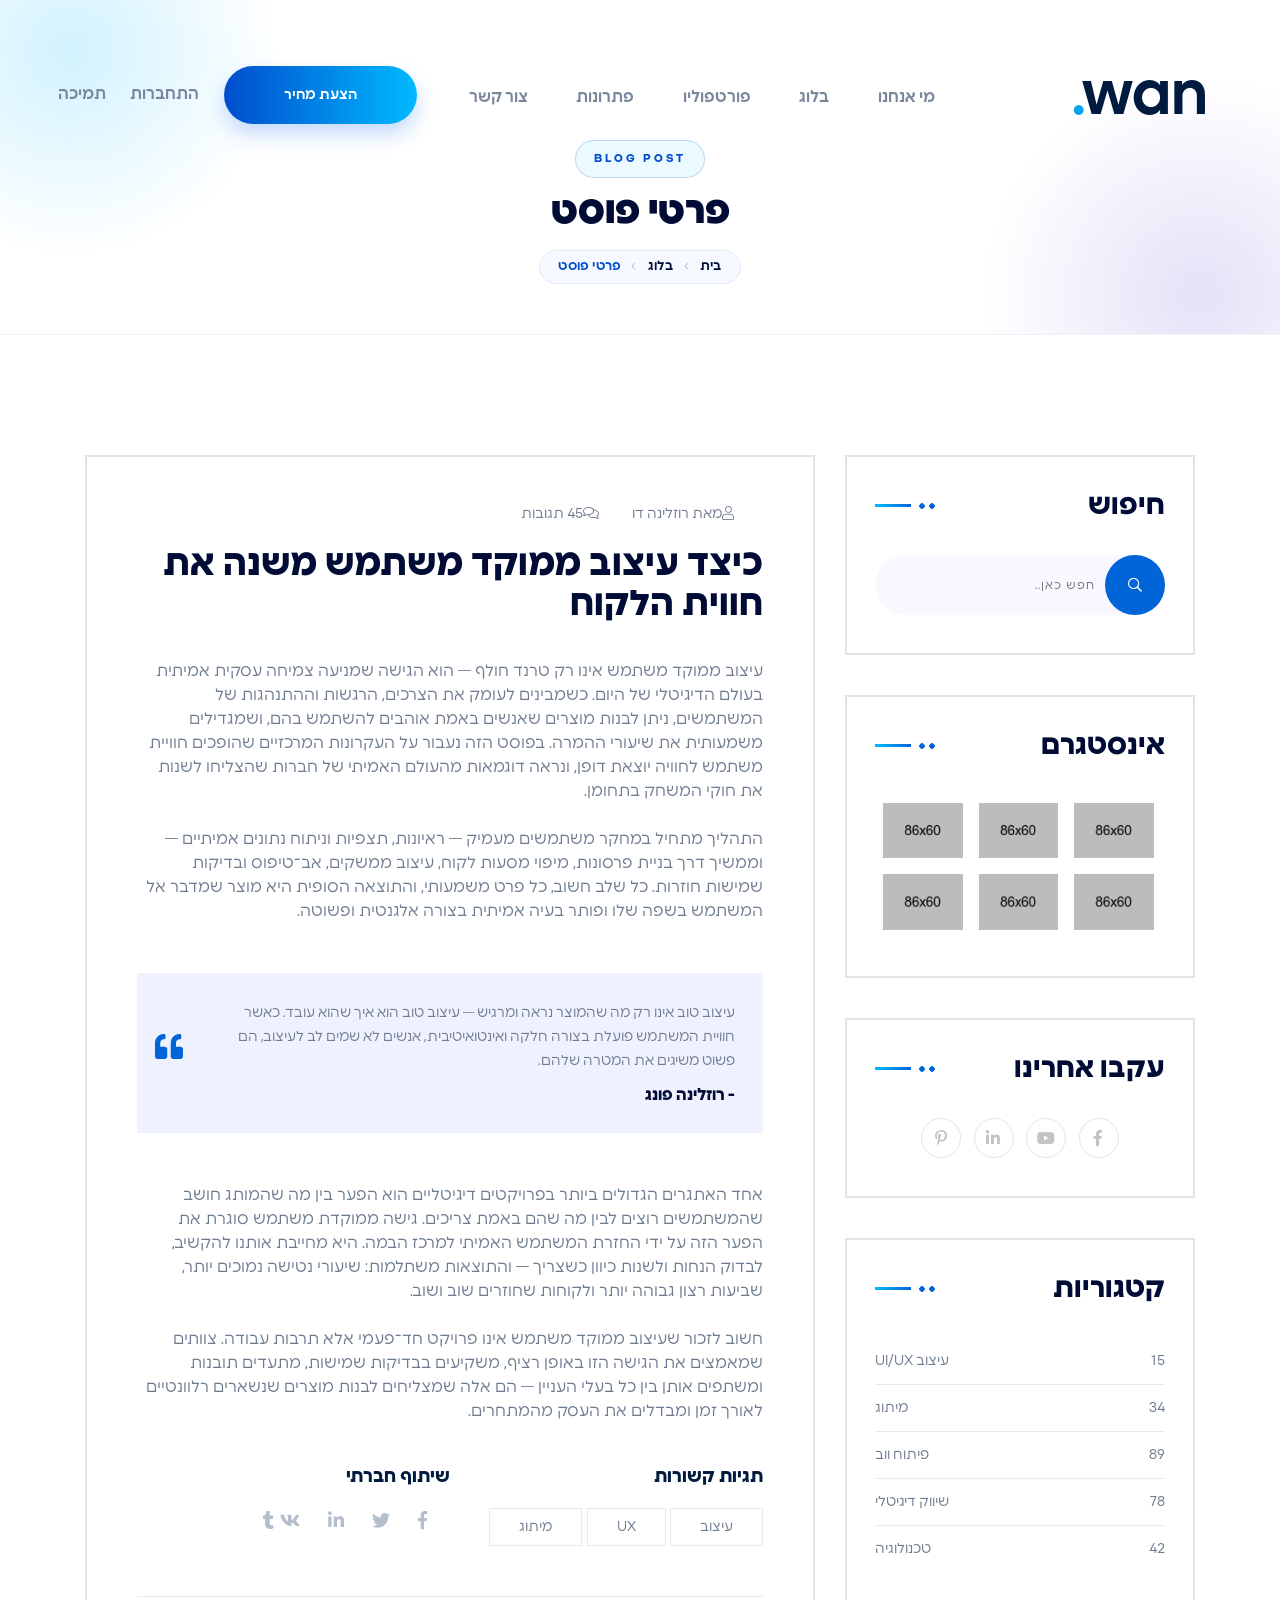
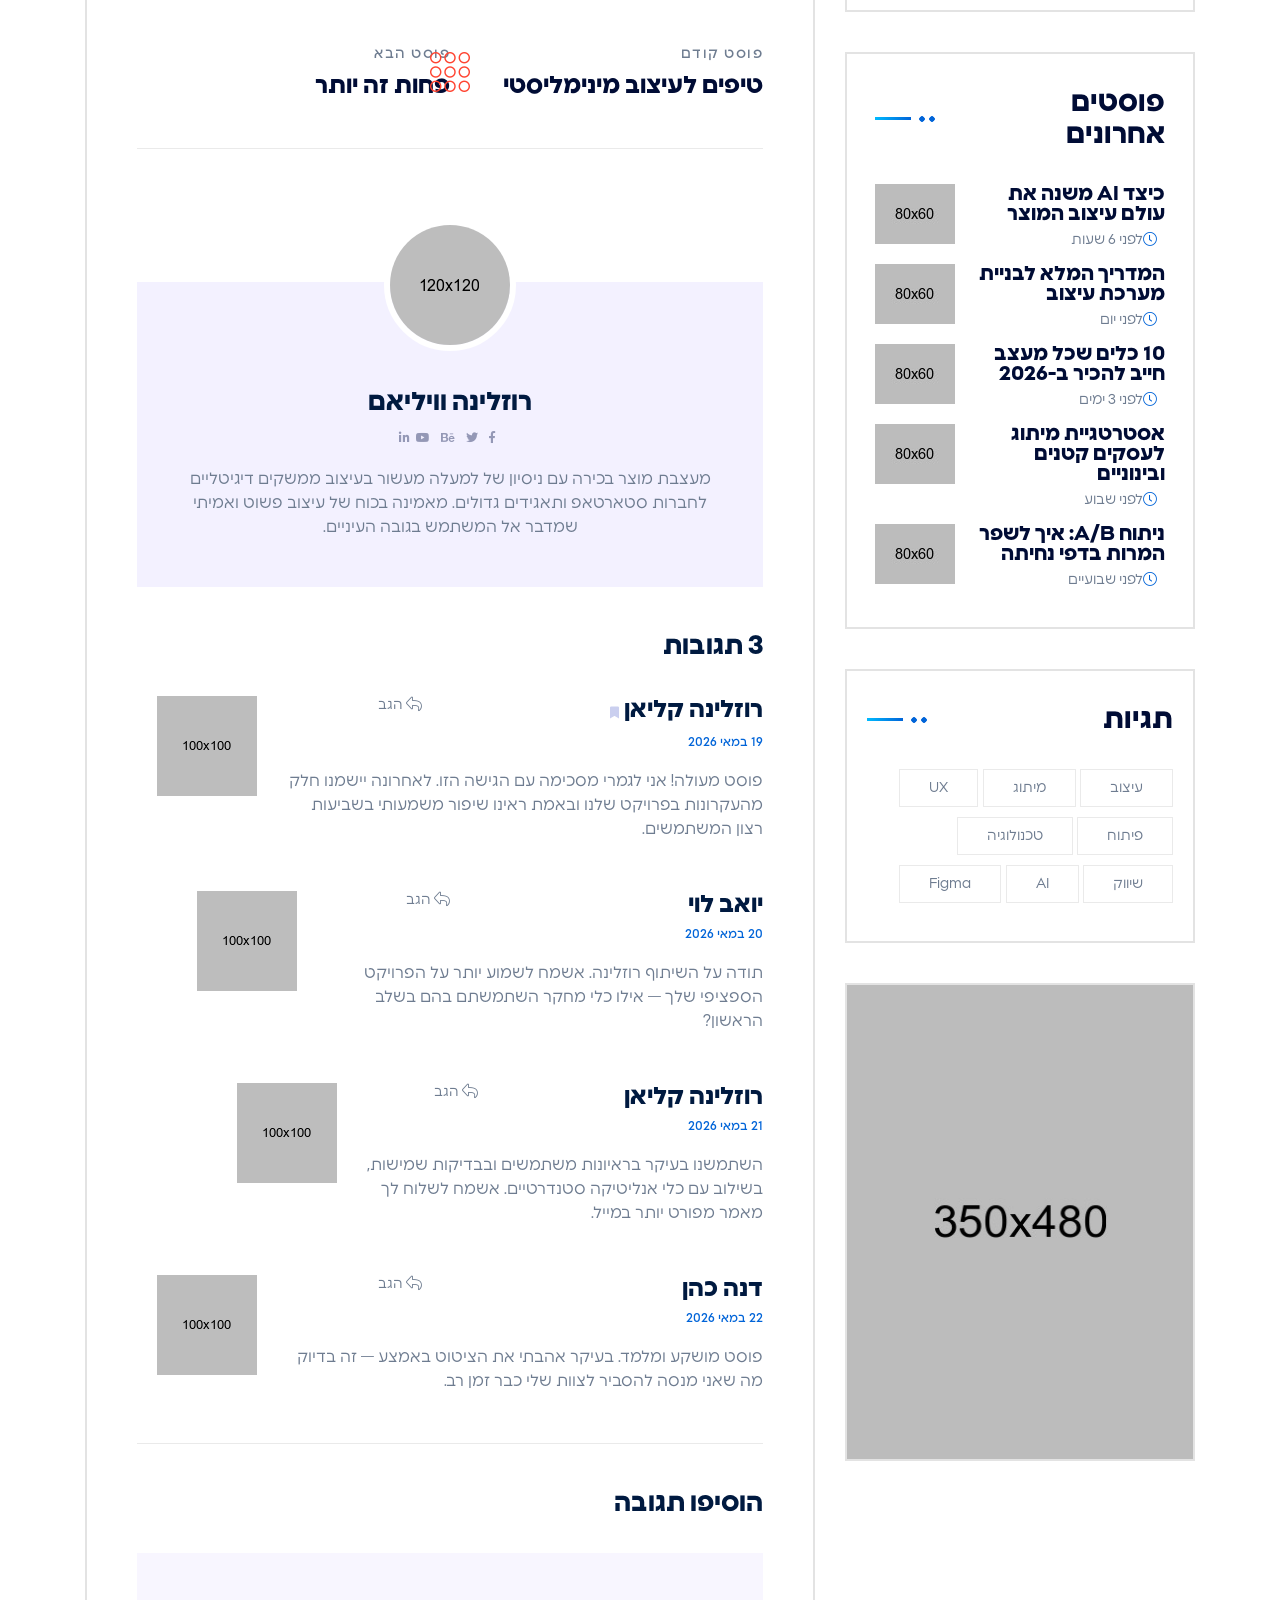
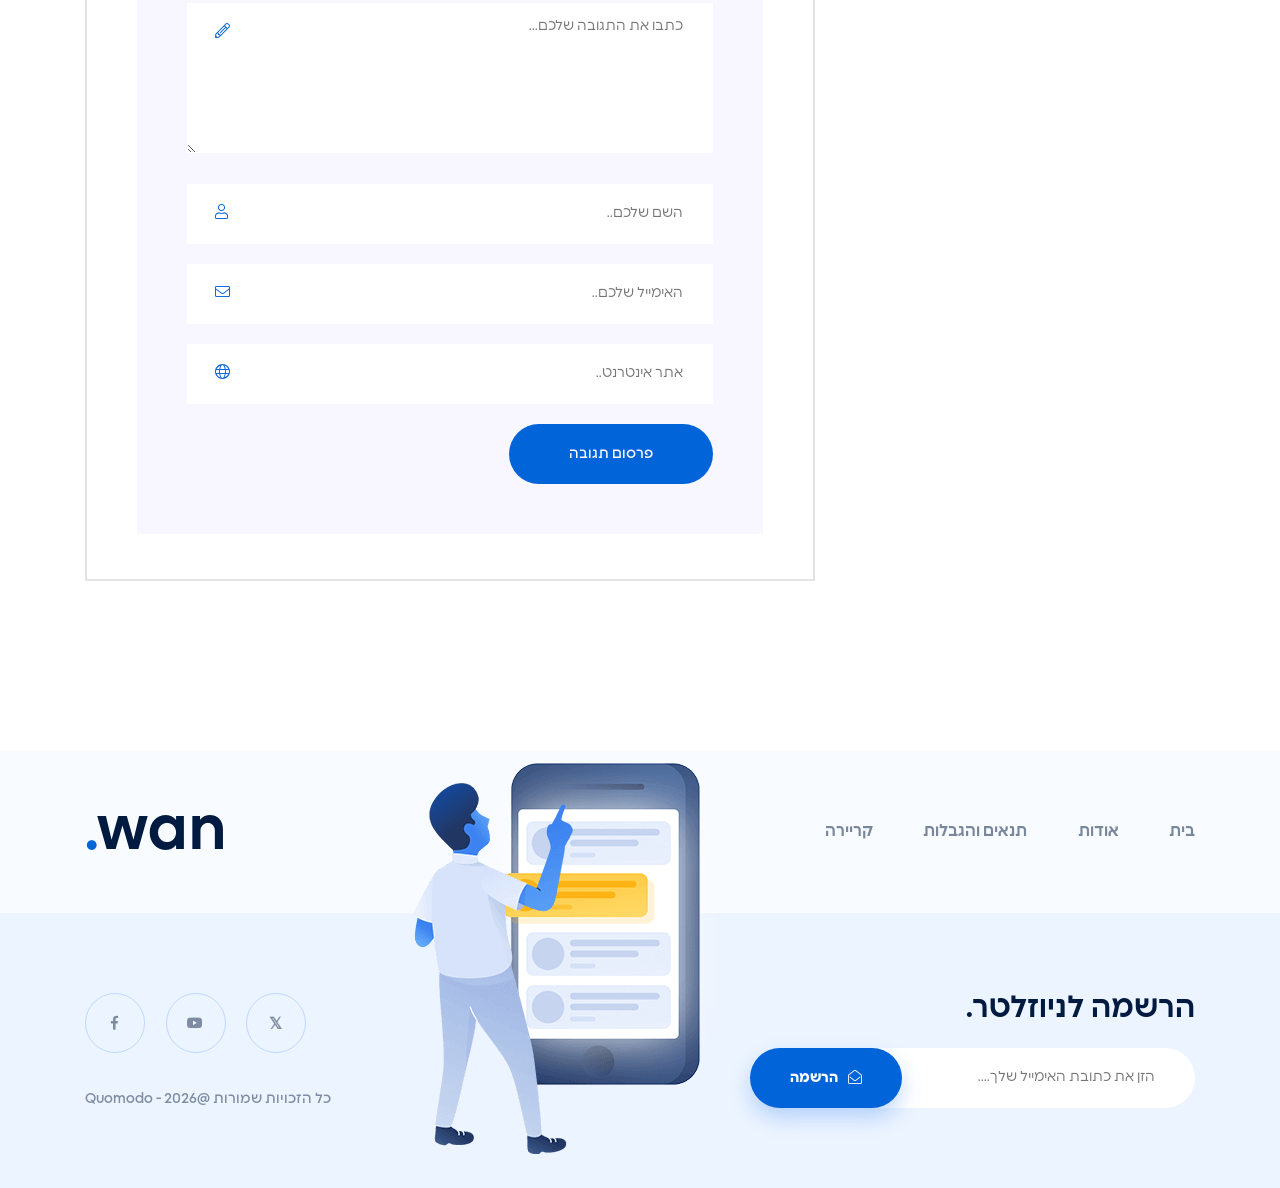
==== commit 6090e5cf: "תיאור השינוי" ====
--- a/wan-html/blog-details.html
+++ b/wan-html/blog-details.html
@@ -1,10 +1,10 @@
 <!DOCTYPE html>
-<html lang="en">
+<html lang="he">
 
 <head>
     <!--- Basic Page Needs  -->
     <meta charset="utf-8">
-    <title>Blog Details || Wan</title>
+    <title>פרטי פוסט || Wan</title>
     <meta name="description" content="">
     <meta name="author" content="">
     <meta name="keywords" content="">
@@ -23,118 +23,504 @@
     <link rel="stylesheet" href="fonts/stylesheet.css">
     <link rel="stylesheet" href="css/style.css">
     <link rel="stylesheet" href="css/responsive.css">
+    <style>
+        /* Quote Modal Styles */
+        .quote-modal .modal-dialog {
+            max-width: 560px;
+            margin: 40px auto;
+        }
+        .quote-modal .modal-content {
+            border: 0;
+            border-radius: 20px;
+            overflow: hidden;
+            box-shadow: 0 30px 80px rgba(0, 77, 205, 0.25);
+            direction: rtl;
+            text-align: right;
+        }
+        .quote-modal .quote-header {
+            background-image: linear-gradient(90deg, #004dcd 0%, #00baff 100%);
+            color: #ffffff;
+            padding: 32px 40px 28px;
+            position: relative;
+        }
+        .quote-modal .quote-header .intro {
+            font-size: 13px;
+            letter-spacing: 2px;
+            text-transform: uppercase;
+            color: #ffffff;
+            opacity: 1;
+            margin: 0 0 8px;
+            font-weight: 700;
+            text-shadow: 0 1px 2px rgba(0, 30, 80, 0.25);
+        }
+        .quote-modal .quote-header .title {
+            font-size: 26px;
+            line-height: 1.3;
+            font-weight: 700;
+            margin: 0 0 6px;
+            color: #ffffff;
+        }
+        .quote-modal .quote-header .subtitle {
+            font-size: 14px;
+            line-height: 1.6;
+            color: #ffffff;
+            opacity: 1;
+            margin: 0;
+            font-weight: 500;
+            text-shadow: 0 1px 2px rgba(0, 30, 80, 0.25);
+        }
+        .quote-modal .quote-close {
+            position: absolute;
+            top: 18px;
+            left: 18px;
+            width: 34px;
+            height: 34px;
+            border-radius: 50%;
+            background: rgba(255, 255, 255, 0.18);
+            color: #ffffff;
+            border: 0;
+            font-size: 16px;
+            line-height: 1;
+            cursor: pointer;
+            transition: 0.25s;
+        }
+        .quote-modal .quote-close:hover {
+            background: rgba(255, 255, 255, 0.35);
+            transform: rotate(90deg);
+        }
+        .quote-modal .quote-body {
+            padding: 32px 40px 36px;
+            background: #ffffff;
+        }
+        .quote-modal .form-row {
+            display: flex;
+            gap: 14px;
+            margin-bottom: 14px;
+        }
+        .quote-modal .form-field {
+            flex: 1;
+            position: relative;
+        }
+        .quote-modal label {
+            display: block;
+            font-size: 13px;
+            font-weight: 600;
+            color: #000c35;
+            margin-bottom: 8px;
+        }
+        .quote-modal label .req {
+            color: #ef4060;
+            margin-right: 3px;
+        }
+        .quote-modal input[type="text"],
+        .quote-modal input[type="tel"],
+        .quote-modal input[type="email"],
+        .quote-modal select,
+        .quote-modal textarea {
+            width: 100%;
+            box-sizing: border-box;
+            height: 48px;
+            line-height: 1.2;
+            border: 1.5px solid #e4e8f3;
+            border-radius: 10px;
+            padding: 0 16px;
+            font-size: 14px;
+            color: #000c35;
+            background: #f8fafd;
+            transition: 0.25s;
+            font-family: inherit;
+            direction: rtl;
+            text-align: right;
+            -webkit-appearance: none;
+            -moz-appearance: none;
+            appearance: none;
+        }
+        .quote-modal select {
+            background-image: url("data:image/svg+xml;utf8,<svg xmlns='http://www.w3.org/2000/svg' width='12' height='8' viewBox='0 0 12 8'><path fill='none' stroke='%23606e88' stroke-width='2' stroke-linecap='round' stroke-linejoin='round' d='M1 1l5 5 5-5'/></svg>");
+            background-repeat: no-repeat;
+            background-position: left 16px center;
+            padding-left: 40px;
+        }
+        .quote-modal textarea {
+            resize: vertical;
+            height: auto;
+            min-height: 110px;
+            padding: 12px 16px;
+            line-height: 1.5;
+        }
+        .quote-modal input:focus,
+        .quote-modal select:focus,
+        .quote-modal textarea:focus {
+            outline: 0;
+            border-color: #00baff;
+            background: #ffffff;
+            box-shadow: 0 0 0 4px rgba(0, 186, 255, 0.12);
+        }
+        .quote-modal .submit-btn {
+            width: 100%;
+            background-image: linear-gradient(90deg, #004dcd 0%, #00baff 100%);
+            color: #ffffff;
+            border: 0;
+            border-radius: 100px;
+            padding: 16px 30px;
+            font-size: 15px;
+            font-weight: 600;
+            cursor: pointer;
+            margin-top: 8px;
+            box-shadow: 0 10px 20px rgba(59, 132, 241, 0.25);
+            transition: 0.3s;
+        }
+        .quote-modal .submit-btn:hover {
+            transform: translateY(-2px);
+            box-shadow: 0 14px 26px rgba(59, 132, 241, 0.35);
+        }
+        .quote-modal .quote-success {
+            display: none;
+            text-align: center;
+            padding: 20px 10px 10px;
+        }
+        .quote-modal .quote-success .icon {
+            width: 70px;
+            height: 70px;
+            border-radius: 50%;
+            background: linear-gradient(135deg, #00baff, #004dcd);
+            color: #ffffff;
+            display: inline-flex;
+            align-items: center;
+            justify-content: center;
+            font-size: 30px;
+            margin-bottom: 18px;
+        }
+        .quote-modal .quote-success h3 {
+            color: #000c35;
+            font-weight: 700;
+            margin-bottom: 8px;
+        }
+        .quote-modal .quote-success p {
+            color: #606e88;
+            margin: 0;
+        }
+        @media (max-width: 575px) {
+            .quote-modal .form-row {
+                flex-direction: column;
+                gap: 0;
+                margin-bottom: 0;
+            }
+            .quote-modal .form-field {
+                margin-bottom: 14px;
+            }
+            .quote-modal .quote-header {
+                padding: 26px 24px 22px;
+            }
+            .quote-modal .quote-body {
+                padding: 24px;
+            }
+            .quote-modal .quote-header .title {
+                font-size: 22px;
+            }
+        }
+        /* Blog page RTL overrides */
+        .page-blog-area .single-post-item .post-details {
+            direction: rtl;
+            text-align: right;
+        }
+        .page-blog-area .sidebar {
+            direction: rtl;
+            text-align: right;
+        }
+        .single-post-item .post-details .meta-comment-tag {
+            text-align: right;
+        }
+        .single-widgets .title {
+            text-align: right;
+        }
+        .single-widgets.widget_categories ul li a {
+            text-align: right;
+            display: flex;
+            justify-content: space-between;
+            flex-direction: row-reverse;
+        }
+        .inner-hero-area .inner-hero-content {
+            direction: rtl;
+            text-align: right;
+        }
+        .inner-hero-area .inner-hero-content .meta {
+            direction: rtl;
+        }
+        .post-pagination ul {
+            direction: ltr;
+        }
+        /* Blog details RTL overrides */
+        .blog-details .post-top-meta {
+            text-align: right;
+        }
+        .blog-details blockquote {
+            direction: rtl;
+            text-align: right;
+        }
+        .blog-details .post-bottom-meta {
+            direction: rtl;
+        }
+        .blog-details .posts-author {
+            direction: rtl;
+            text-align: right;
+        }
+        .blog-details .single-post-pagination {
+            direction: rtl;
+        }
+        .blog-details .comment-area {
+            direction: rtl;
+            text-align: right;
+        }
+        .blog-details .comment-area .comment-list ul li.single-comment article .comment-author {
+            margin-left: 20px;
+            margin-right: 0;
+        }
+        .blog-details .comment-area .comment-list ul.children {
+            padding-right: 50px;
+            padding-left: 0;
+        }
+        .page-blog-area .blog-details .comment-area .comment-box .comment-input-box .icon {
+            right: auto;
+            left: 28px;
+        }
+        .page-blog-area .blog-details .comment-area .comment-box .comment-input-box input[type="text"],
+        .page-blog-area .blog-details .comment-area .comment-box .comment-input-box input[type="email"],
+        .page-blog-area .blog-details .comment-area .comment-box .comment-input-box textarea {
+            direction: rtl;
+            text-align: right;
+            padding: 8px 30px 8px 55px;
+        }
+        .page-blog-area .blog-details .comment-area .comment-box .comment-input-box input[type="submit"] {
+            direction: rtl;
+        }
+        /* Smaller hero - matching blog.html style but compact */
+        .inner-hero-area {
+            background: #ffffff;
+            padding: 140px 0 50px;
+            position: relative;
+            overflow: hidden;
+            text-align: center;
+            border-bottom: 1px solid #eef2f9;
+        }
+        .inner-hero-area::before {
+            content: "";
+            position: absolute;
+            top: -160px;
+            left: -140px;
+            width: 420px;
+            height: 420px;
+            border-radius: 50%;
+            background: radial-gradient(circle at center, rgba(0, 186, 255, 0.18) 0%, rgba(0, 186, 255, 0) 70%);
+            pointer-events: none;
+        }
+        .inner-hero-area::after {
+            content: "";
+            position: absolute;
+            bottom: -180px;
+            right: -140px;
+            width: 440px;
+            height: 440px;
+            border-radius: 50%;
+            background: radial-gradient(circle at center, rgba(81, 35, 198, 0.14) 0%, rgba(81, 35, 198, 0) 70%);
+            pointer-events: none;
+        }
+        .inner-hero-area .inner-hero-banner {
+            display: none;
+        }
+        .inner-hero-area .container {
+            position: relative;
+            z-index: 2;
+        }
+        .inner-hero-area .inner-hero-content {
+            direction: rtl;
+            text-align: center;
+        }
+        .inner-hero-area .inner-hero-content .intro {
+            display: inline-block;
+            font-size: 11px;
+            letter-spacing: 3px;
+            text-transform: uppercase;
+            color: #004dcd;
+            margin: 0 0 12px;
+            font-weight: 700;
+            padding: 6px 18px;
+            border: 1px solid rgba(0, 77, 205, 0.2);
+            border-radius: 100px;
+            background: rgba(0, 186, 255, 0.08);
+        }
+        .inner-hero-area .inner-hero-content .title {
+            color: #000c35;
+            font-size: 38px;
+            line-height: 1.2;
+            font-weight: 800;
+            margin: 0 0 14px;
+        }
+        .inner-hero-area .inner-hero-content .meta {
+            padding: 0;
+            margin: 0;
+            list-style: none;
+            display: inline-flex;
+            align-items: center;
+            gap: 0;
+            background: #f6f9ff;
+            border: 1px solid #e4ebf7;
+            padding: 7px 18px;
+            border-radius: 100px;
+        }
+        .inner-hero-area .inner-hero-content .meta li {
+            display: inline-flex;
+            align-items: center;
+            padding: 0;
+            margin: 0;
+            position: relative;
+        }
+        .inner-hero-area .inner-hero-content .meta li::after {
+            display: none;
+        }
+        .inner-hero-area .inner-hero-content .meta li + li::before {
+            content: "\f104";
+            font-family: "Font Awesome 5 Pro", "Font Awesome 5 Free";
+            font-weight: 300;
+            color: #b0bccb;
+            margin: 0 10px;
+            font-size: 13px;
+        }
+        .inner-hero-area .inner-hero-content .meta li a {
+            color: #000c35;
+            font-size: 13px;
+            font-weight: 600;
+            letter-spacing: 0.2px;
+            transition: 0.25s;
+        }
+        .inner-hero-area .inner-hero-content .meta li:last-child a {
+            color: #004dcd;
+        }
+        .inner-hero-area .inner-hero-content .meta li a:hover {
+            color: #00baff;
+        }
+        @media (max-width: 767px) {
+            .inner-hero-area {
+                padding: 110px 0 40px;
+            }
+            .inner-hero-area .inner-hero-content .title {
+                font-size: 28px;
+            }
+        }
+        /* Replace widget title decoration (red image) with brand-blue CSS line + dots */
+        .single-widgets .title::before {
+            background: none !important;
+            background-image:
+                radial-gradient(circle, #0164d8 2.5px, transparent 3px),
+                radial-gradient(circle, #0164d8 2.5px, transparent 3px),
+                linear-gradient(90deg, #00baff 0%, #0164d8 100%) !important;
+            background-repeat: no-repeat !important;
+            background-size: 6px 6px, 6px 6px, 36px 3px !important;
+            background-position: 54px center, 44px center, 0 center !important;
+            width: 60px !important;
+            height: 10px !important;
+        }
+        /* Override blog accent color from red (#ef4060) to brand blue (#0164d8) */
+        .single-post-item .post-details .post-title:hover,
+        .single-post-item.format-quote .post-details .post-title::before,
+        .single-widgets.widget_categories ul li a:hover,
+        .single-widgets.widget_post_with_thumb ul li .right .feed-title:hover,
+        .single-widgets.widget_post_with_thumb ul li .right .post-date i {
+            color: #0164d8 !important;
+        }
+        .single-post-item.format-video .post-media .popup-youtube,
+        .post-pagination ul li a:hover,
+        .post-pagination ul li.active a,
+        .single-widgets.widget_post_share ul li a:hover,
+        .single-widgets.tagcolud ul li a:hover {
+            background: #0164d8 !important;
+            border-color: #0164d8 !important;
+            color: #ffffff !important;
+        }
+        .post-pagination ul li a:hover,
+        .post-pagination ul li.active a {
+            background-image: linear-gradient(90deg, #004dcd 0%, #00baff 100%);
+        }
+        .single-widgets.widget_search form button {
+            background: #0164d8;
+        }
+        /* Blog details page accent colors */
+        .page-blog-area .blog-details blockquote .icon,
+        .page-blog-area .blog-details .post-bottom-meta .post-share .list li a:hover,
+        .page-blog-area .blog-details .comment-area .all-comments article .comment-details .comment-meta .comment-left-meta .comment-date,
+        .page-blog-area .blog-details .comment-area .comment-box .comment-input-box .icon,
+        .single-post-pagination .prev-post a .title-with-link .title:hover,
+        .single-post-pagination .next-post a .title-with-link .title:hover,
+        footer .footer-top-area .fta-logo .link .color {
+            color: #0164d8 !important;
+        }
+        .page-blog-area .blog-details .post-bottom-meta .post-tags .list li a:hover,
+        .page-blog-area .blog-details .comment-area .comment-box .comment-input-box input[type="submit"],
+        footer .footer-bottom-area .fba-social .social li a:hover,
+        footer .footer-bottom-area .hba-newsletter .hba-newsletter-input-box button {
+            background: #0164d8 !important;
+            border-color: #0164d8 !important;
+            color: #ffffff !important;
+        }
+    </style>
     <!-- Favicon -->
     <link rel="shortcut icon" type="image/png" href="img/favicon.ico">
-    <!-- HTML5 Shim and Respond.js IE8 support of HTML5 elements and media queries -->
-    <!-- WARNING: Respond.js doesn't work if you view the page via file:// -->
     <!--[if lt IE 9]>
         <script src="https://oss.maxcdn.com/libs/html5shiv/3.7.0/html5shiv.js"></script>
         <script src="https://oss.maxcdn.com/libs/respond.js/1.4.2/respond.min.js"></script>
-        <![endif]-->
+    <![endif]-->
 </head>
 
-<body class="">
+<body>
     <div id="preloader"></div>
-    <header class="inner-h2-header h2-header">
-        <div class="home2-header-container header-container">
+    <header>
+        <div class="header-container">
             <div class="row">
-                <div class="col-lg-6 col-sm-2 col-6">
+                <div class="col-lg-4 col-md-6 col-sm-7 col-12 d-none d-md-block">
+                    <div class="header-right">
+                        <ul class="links">
+                            <li><a href="#">תמיכה</a></li>
+                            <li><a href="#">התחברות</a></li>
+                        </ul>
+                        <div class="get-quote">
+                            <a href="#" class="link btn-style-1" data-toggle="modal" data-target="#quoteModal">הצעת מחיר</a>
+                        </div>
+                    </div>
+                </div>
+                <div class="col-lg-6 col-md-3 col-sm-8 col-6">
                     <div class="main-menu stellarnav">
                         <ul>
-                            <li><a href="#">Home</a>
-                                <ul>
-                                    <li><a href="index.html">Home One</a>
-                                        <!-- <ul>
-                                            <li><a href="#">Demo</a>
-                                                <ul>
-                                                    <li><a href="#">Even deeper</a>
-                                                        <ul>
-                                                            <li><a href="#">Demo</a></li>
-                                                            <li><a href="#">Demo</a></li>
-                                                            <li><a href="#">Demo</a></li>
-                                                        </ul>
-                                                    </li>
-                                                    <li><a href="#">Demo</a></li>
-                                                    <li><a href="#">Demo</a></li>
-                                                    <li><a href="#">Demo</a></li>
-                                                </ul>
-                                            </li>
-                                            <li><a href="#">Demo</a></li>
-                                            <li><a href="#">Demo</a></li>
-                                            <li><a href="#">Demo</a></li>
-                                            <li><a href="#">Demo</a></li>
-                                        </ul> -->
-                                    </li>
-                                    <li><a href="home2-product-showcase.html">Product Showcase</a>
-                                        <!-- <ul>
-                                            <li><a href="#">Demo</a></li>
-                                            <li><a href="#">Demo</a></li>
-                                            <li><a href="#">Demo</a></li>
-                                            <li><a href="#">Demo</a></li>
-                                        </ul> -->
-                                    </li>
-                                    <li><a href="home3-app-landing.html">App Landing</a>
-                                        <!-- <ul>
-                                            <li><a href="#">Deeper</a>
-                                                <ul>
-                                                    <li><a href="#">Demo</a></li>
-                                                    <li><a href="#">Demo</a></li>
-                                                    <li><a href="#">Demo</a></li>
-                                                </ul>
-                                            </li>
-                                            <li><a href="#">Demo</a></li>
-                                            <li><a href="#">Demo</a></li>
-                                            <li><a href="#">Demo</a></li>
-                                        </ul> -->
-                                    </li>
-                                    <li><a href="home4-portfolio.html">Portfolio</a></li>
-                                    <li><a href="home5-sass.html">Sass</a>
-                                        <!-- <ul>
-                                            <li><a href="#">Demo</a></li>
-                                            <li><a href="#">Demo</a></li>
-                                            <li><a href="#">Demo</a></li>
-                                            <li><a href="#">Demo</a></li>
-                                        </ul> -->
-                                    </li>
-                                    <li><a href="home6-cleanrex.html">Cleanrex</a></li>
-                                </ul>
-                            </li>
-                            <li class="active"><a href="#">Elements</a></li>
-                            <li><a href="#">Portfolio</a></li>
-                            <li><a href="#">News</a></li>
-                            <li><a href="#">Store</a></li>
+                            <li><a href="#">צור קשר</a></li>
+                            <li><a href="index.html#_pricing">פתרונות</a></li>
+                            <li><a href="index.html#_testimonial">פורטפוליו</a></li>
+                            <li class="active"><a href="blog.html">בלוג</a></li>
+                            <li><a href="index.html#_about">מי אנחנו</a></li>
                         </ul>
                     </div>
                 </div>
-                <div class="col-lg-2 col-sm-3 col-6">
+                <div class="col-lg-2 col-md-3 col-sm-4 col-6">
                     <div class="logo">
-                        <a href="home2-product-showcase.html" class="link">wan<span class="color">.</span></a>
-                    </div>
-                </div>
-                <div class="col-lg-4 col-sm-7 col-12 d-none d-sm-block">
-                    <div class="header2-right">
-                        <ul class="links">
-                            <li><a href="#"><i class="fal fa-shopping-cart"></i></a></li>
-                            <li><span data-target="#exampleModalLong" data-toggle="modal"><i class="fal fa-search"></i></span></li>
-                            <li><a href="#"><i class="fal fa-bars"></i></a></li>
-                        </ul>
+                        <a href="index.html" class="link"><span class="color">.</span>wan</a>
                     </div>
                 </div>
             </div>
         </div>
     </header>
+
     <section class="inner-hero-area">
-        <div class="inner-hero-banner"><img src="img/blog/hero-banner.png" alt=""></div>
         <div class="container">
             <div class="inner-hero-content">
-                <h2 class="title">News Details</h2>
+                <p class="intro">Blog Post</p>
+                <h2 class="title">פרטי פוסט</h2>
                 <ul class="meta">
-                    <li><a href="#">Home</a></li>
-                    <li><a href="#">Blog Details</a></li>
+                    <li><a href="index.html">בית</a></li>
+                    <li><a href="blog.html">בלוג</a></li>
+                    <li><a href="#">פרטי פוסט</a></li>
                 </ul>
             </div>
         </div>
     </section>
+
     <section class="page-blog-area">
         <div class="container">
             <div class="row">
@@ -143,48 +529,29 @@
                         <div class="post-details">
                             <div class="post-top-meta">
                                 <ul class="meta-comment-tag">
-                                    <li><a href="#"><span class="icon"><i class="fal fa-user"></i></span>by Rosalina Doe</a></li>
-                                    <li><a href="#"><span class="icon"><i class="fal fa-comments"></i></span>45 Comments</a></li>
+                                    <li><a href="#"><span class="icon"><i class="fal fa-user"></i></span>מאת רוזלינה דו</a></li>
+                                    <li><a href="#"><span class="icon"><i class="fal fa-comments"></i></span>45 תגובות</a></li>
                                 </ul>
                             </div>
-                            <h2 class="post-title">Lorem ipsum dolor sit amet, cons pisicing elit, sed do.</h2>
-                            <p>Lorem ipsum dolor sit amet, consectetur adipisicing elit, sed do eiusmod tempor incididunt ut 
-                                labore et dolore magna aliqua. Ut enim ad minim veniam, quis nostrud exercitation ullamco laboris nisi ut aliquip ex ea commodo consequat. Duis aute irure dolor in reprehenderit in voluptate velit esse cillum dolore eu fugiat nulla pariatur. Excepteur sint occaecat cupidatat non proident, sunt in culpa qui officia deserunt mollit anim id est laborum. Sed ut perspiciatis unde omnis iste natus error sit voluptatem accusantium doloremque laudantium, totam rem aperiam, eaque ipsa quae ab illo inventore veritatis et quasi architecto beatae vitae dicta sunt explicabo. Nemo enim ipsam voluptatem quia voluptas sit aspernatur aut odit aut fugit, sed quia consequuntur magni dolores eos qui ratione voluptatem sequi nesciunt. Neque porro quisquam est, qui dolorem. <br><br> Duis aute irure dolor in reprehenderit in voluptate velit esse cillum dolore eu fugiat nulla pariatur. Excepteur sint occaecat cupidatat non proident, sunt in culpa qui officia deserunt mollit anim id est laborum. Sed ut perspiciatis unde omnis iste natus error sit voluptatem accusantium doloremque laudantium, totam rem aperiam, eaque ipsa quae ab illo inventore veritatis et quasi architecto beatae vitae dicta sunt explicabo. Nemo enim ipsam voluptatem quia voluptas sit aspernatur aut odit aut fugit, sed quia consequuntur magni dolores eos qui ratione voluptatem.</p>
+                            <h2 class="post-title">כיצד עיצוב ממוקד משתמש משנה את חווית הלקוח</h2>
+                            <p>עיצוב ממוקד משתמש אינו רק טרנד חולף — הוא הגישה שמניעה צמיחה עסקית אמיתית בעולם הדיגיטלי של היום. כשמבינים לעומק את הצרכים, הרגשות וההתנהגות של המשתמשים, ניתן לבנות מוצרים שאנשים באמת אוהבים להשתמש בהם, ושמגדילים משמעותית את שיעורי ההמרה. בפוסט הזה נעבור על העקרונות המרכזיים שהופכים חוויית משתמש לחוויה יוצאת דופן, ונראה דוגמאות מהעולם האמיתי של חברות שהצליחו לשנות את חוקי המשחק בתחומן. <br><br> התהליך מתחיל במחקר משתמשים מעמיק — ראיונות, תצפיות וניתוח נתונים אמיתיים — וממשיך דרך בניית פרסונות, מיפוי מסעות לקוח, עיצוב ממשקים, אב־טיפוס ובדיקות שמישות חוזרות. כל שלב חשוב, כל פרט משמעותי, והתוצאה הסופית היא מוצר שמדבר אל המשתמש בשפה שלו ופותר בעיה אמיתית בצורה אלגנטית ופשוטה.</p>
                             <blockquote>
                                 <span class="icon"><i class="fas fa-quote-left"></i></span>
-                                <p class="text">Lorem ipsum dolor sit amet, consectetur adipisicing elit, sed do eiusmod
-                                    tem
-                                ut labore et dolore magna aliqua. Ut enim ad minim veniam, quis nostrud ullamco laboris nisi ut aliquip ex ea commodo onsequat.</p>
-                                <h5 class="name">- Rosalina Pong</h5>
+                                <p class="text">עיצוב טוב אינו רק מה שהמוצר נראה ומרגיש — עיצוב טוב הוא איך שהוא עובד. כאשר חוויית המשתמש פועלת בצורה חלקה ואינטואיטיבית, אנשים לא שמים לב לעיצוב, הם פשוט משיגים את המטרה שלהם.</p>
+                                <h5 class="name">- רוזלינה פונג</h5>
                             </blockquote>
-                            <p>Lorem ipsum dolor sit amet, consectetur adipisicing elit, sed do eiusmod tempor
-                                incididunt ut labore et dolore magna aliqua. Ut enim ad minim veniam, quis nostrud
-                                exercitation ullamco laboris nisi ut aliquip ex ea commodo consequat. Duis aute irure
-                                dolor in reprehenderit in voluptate velit esse cillum dolore eu fugiat nulla pariatur.
-                                Excepteur sint occaecat cupidatat non proident, sunt in culpa qui officia deserunt
-                                mollit anim id est laborum. Sed ut perspiciatis unde omnis iste natus error sit
-                                voluptatem accusantium doloremque laudantium, totam rem aperiam, eaque ipsa quae ab illo
-                                inventore veritatis et quasi architecto beatae vitae dicta sunt explicabo. Nemo enim
-                                ipsam voluptatem quia voluptas sit aspernatur aut odit aut fugit, sed quia consequuntur
-                                magni dolores eos qui ratione voluptatem sequi nesciunt. Neque porro quisquam est, qui
-                                dolorem. <br><br>Duis aute irure dolor in reprehenderit in voluptate velit esse cillum
-                                dolore eu fugiat nulla pariatur. Excepteur sint occaecat cupidatat non proident, sunt in
-                                culpa qui officia deserunt mollit anim id est laborum. Sed ut perspiciatis unde omnis
-                                iste natus error sit voluptatem accusantium doloremque laudantium, totam rem aperiam,
-                                eaque ipsa quae ab illo inventore veritatis et quasi architecto beatae vitae dicta sunt
-                                explicabo. Nemo enim ipsam voluptatem quia voluptas sit aspernatur aut odit aut fugit,
-                                sed quia consequuntur magni dolores eos qui ratione voluptatem.</p>
+                            <p>אחד האתגרים הגדולים ביותר בפרויקטים דיגיטליים הוא הפער בין מה שהמותג חושב שהמשתמשים רוצים לבין מה שהם באמת צריכים. גישה ממוקדת משתמש סוגרת את הפער הזה על ידי החזרת המשתמש האמיתי למרכז הבמה. היא מחייבת אותנו להקשיב, לבדוק הנחות ולשנות כיוון כשצריך — והתוצאות משתלמות: שיעורי נטישה נמוכים יותר, שביעות רצון גבוהה יותר ולקוחות שחוזרים שוב ושוב. <br><br>חשוב לזכור שעיצוב ממוקד משתמש אינו פרויקט חד־פעמי אלא תרבות עבודה. צוותים שמאמצים את הגישה הזו באופן רציף, משקיעים בבדיקות שמישות, מתעדים תובנות ומשתפים אותן בין כל בעלי העניין — הם אלה שמצליחים לבנות מוצרים שנשארים רלוונטיים לאורך זמן ומבדלים את העסק מהמתחרים.</p>
                             <div class="post-bottom-meta">
                                 <div class="post-tags">
-                                    <h4 class="pbm-title">Related Tags</h4>
+                                    <h4 class="pbm-title">תגיות קשורות</h4>
                                     <ul class="list">
-                                        <li><a href="#">organic</a></li>
-                                        <li><a href="#">Foods</a></li>
-                                        <li><a href="#">tasty</a></li>
+                                        <li><a href="#">עיצוב</a></li>
+                                        <li><a href="#">UX</a></li>
+                                        <li><a href="#">מיתוג</a></li>
                                     </ul>
                                 </div>
                                 <div class="post-share">
-                                    <h4 class="pbm-title">Social Share</h4>
+                                    <h4 class="pbm-title">שיתוף חברתי</h4>
                                     <ul class="list">
                                         <li><a href="#"><i class="fab fa-facebook-f"></i></a></li>
                                         <li><a href="#"><i class="fab fa-twitter"></i></a></li>
@@ -198,8 +565,8 @@
                                 <div class="prev-post">
                                     <a href="#">
                                         <div class="title-with-link">
-                                            <span class="intro">Prev Post</span>
-                                            <h3 class="title">Tips on Minimalist</h3>
+                                            <span class="intro">פוסט קודם</span>
+                                            <h3 class="title">טיפים לעיצוב מינימליסטי</h3>
                                         </div>
                                     </a>
                                 </div>
@@ -209,15 +576,15 @@
                                 <div class="next-post">
                                     <a href="#">
                                         <div class="title-with-link">
-                                            <span class="intro">Next Post</span>
-                                            <h3 class="title">Less Is More</h3>
+                                            <span class="intro">פוסט הבא</span>
+                                            <h3 class="title">פחות זה יותר</h3>
                                         </div>
                                     </a>
                                 </div>
                             </div>
                             <div class="posts-author">
                                 <span class="img"><img class="" src="img/blog-details/post-author.png" alt=""></span>
-                                <h3 class="pa-name">Rosalina William</h3>
+                                <h3 class="pa-name">רוזלינה וויליאם</h3>
                                 <ul class="social-links">
                                     <li><a href="#"><i class="fab fa-facebook-f"></i></a></li>
                                     <li><a href="#"><i class="fab fa-twitter"></i></a></li>
@@ -225,13 +592,11 @@
                                     <li><a href="#"><i class="fab fa-youtube"></i></a></li>
                                     <li><a href="#"><i class="fab fa-linkedin-in"></i></a></li>
                                 </ul>
-                                <p class="pa-text">Lorem ipsum dolor sit amet, consectetur adipisicing elit, sed do eiusmod tempor incididunt ut labore et dolore magna
-                                aliqua. Ut enim ad minim veniam, quis nostrud
-                                exercitation ullamco laboris nisi ut aliquip ex ea commodo.</p>
+                                <p class="pa-text">מעצבת מוצר בכירה עם ניסיון של למעלה מעשור בעיצוב ממשקים דיגיטליים לחברות סטארטאפ ותאגידים גדולים. מאמינה בכוח של עיצוב פשוט ואמיתי שמדבר אל המשתמש בגובה העיניים.</p>
                             </div>
                             <div class="comment-area">
                                 <div class="all-comments">
-                                    <h3 class="comments-title">03 Comments</h3>
+                                    <h3 class="comments-title">3 תגובות</h3>
                                     <div class="comment-list">
                                         <ul>
                                             <li class="single-comment">
@@ -242,16 +607,15 @@
                                                     <div class="comment-details">
                                                         <div class="comment-meta">
                                                             <div class="comment-left-meta">
-                                                                <h4 class="author-name">Rosalina Kelian <span class="selected"><i class="fas fa-bookmark"></i></span></h4>
-                                                                <div class="comment-date">19th May 2018</div>
+                                                                <h4 class="author-name">רוזלינה קליאן <span class="selected"><i class="fas fa-bookmark"></i></span></h4>
+                                                                <div class="comment-date">19 במאי 2026</div>
                                                             </div>
                                                             <div class="comment-reply">
-                                                                <a href="#" class="reply"><span class="icon"><i class="fal fa-reply"></i></span> Reply</a>
+                                                                <a href="#" class="reply"><span class="icon"><i class="fal fa-reply"></i></span> הגב</a>
                                                             </div>
                                                         </div>
                                                         <div class="comment-text">
-                                                            <p>Excepteur sint occaecat cupidatat non proident, sunt in culpa qui officia deserunt mollit anim laborumab.
-                                                                perspiciatis unde omnis iste natus error.</p>
+                                                            <p>פוסט מעולה! אני לגמרי מסכימה עם הגישה הזו. לאחרונה יישמנו חלק מהעקרונות בפרויקט שלנו ובאמת ראינו שיפור משמעותי בשביעות רצון המשתמשים.</p>
                                                         </div>
                                                     </div>
                                                 </article>
@@ -264,16 +628,15 @@
                                                             <div class="comment-details">
                                                                 <div class="comment-meta">
                                                                     <div class="comment-left-meta">
-                                                                        <h4 class="author-name">Rosalina Kelian</h4>
-                                                                        <div class="comment-date">19th May 2018</div>
+                                                                        <h4 class="author-name">יואב לוי</h4>
+                                                                        <div class="comment-date">20 במאי 2026</div>
                                                                     </div>
                                                                     <div class="comment-reply">
-                                                                        <a href="#" class="reply"><span class="icon"><i class="fal fa-reply"></i></span> Reply</a>
+                                                                        <a href="#" class="reply"><span class="icon"><i class="fal fa-reply"></i></span> הגב</a>
                                                                     </div>
                                                                 </div>
                                                                 <div class="comment-text">
-                                                                    <p>Excepteur sint occaecat cupidatat non proident, sunt in culpa qui officia deserunt mollit anim laborumab.
-                                                                        perspiciatis unde omnis iste natus error.</p>
+                                                                    <p>תודה על השיתוף רוזלינה. אשמח לשמוע יותר על הפרויקט הספציפי שלך — אילו כלי מחקר השתמשתם בהם בשלב הראשון?</p>
                                                                 </div>
                                                             </div>
                                                         </article>
@@ -286,16 +649,15 @@
                                                                     <div class="comment-details">
                                                                         <div class="comment-meta">
                                                                             <div class="comment-left-meta">
-                                                                                <h4 class="author-name">Rosalina Kelian</h4>
-                                                                                <div class="comment-date">19th May 2018</div>
+                                                                                <h4 class="author-name">רוזלינה קליאן</h4>
+                                                                                <div class="comment-date">21 במאי 2026</div>
                                                                             </div>
                                                                             <div class="comment-reply">
-                                                                                <a href="#" class="reply"><span class="icon"><i class="fal fa-reply"></i></span> Reply</a>
+                                                                                <a href="#" class="reply"><span class="icon"><i class="fal fa-reply"></i></span> הגב</a>
                                                                             </div>
                                                                         </div>
                                                                         <div class="comment-text">
-                                                                            <p>Excepteur sint occaecat cupidatat non proident, sunt in culpa qui officia deserunt mollit anim laborumab.
-                                                                                perspiciatis unde omnis iste natus error.</p>
+                                                                            <p>השתמשנו בעיקר בראיונות משתמשים ובבדיקות שמישות, בשילוב עם כלי אנליטיקה סטנדרטיים. אשמח לשלוח לך מאמר מפורט יותר במייל.</p>
                                                                         </div>
                                                                     </div>
                                                                 </article>
@@ -312,16 +674,15 @@
                                                     <div class="comment-details">
                                                         <div class="comment-meta">
                                                             <div class="comment-left-meta">
-                                                                <h4 class="author-name">Rosalina Kelian</h4>
-                                                                <div class="comment-date">19th May 2018</div>
+                                                                <h4 class="author-name">דנה כהן</h4>
+                                                                <div class="comment-date">22 במאי 2026</div>
                                                             </div>
                                                             <div class="comment-reply">
-                                                                <a href="#" class="reply"><span class="icon"><i class="fal fa-reply"></i></span> Reply</a>
+                                                                <a href="#" class="reply"><span class="icon"><i class="fal fa-reply"></i></span> הגב</a>
                                                             </div>
                                                         </div>
                                                         <div class="comment-text">
-                                                            <p>Excepteur sint occaecat cupidatat non proident, sunt in culpa qui officia deserunt mollit anim laborumab.
-                                                                perspiciatis unde omnis iste natus error.</p>
+                                                            <p>פוסט מושקע ומלמד. בעיקר אהבתי את הציטוט באמצע — זה בדיוק מה שאני מנסה להסביר לצוות שלי כבר זמן רב.</p>
                                                         </div>
                                                     </div>
                                                 </article>
@@ -330,16 +691,16 @@
                                     </div>
                                 </div>
                                 <div class="comment-box">
-                                    <h3 class="reply-title">Post Comment</h3>
+                                    <h3 class="reply-title">הוסיפו תגובה</h3>
                                     <div class="comment-form">
                                         <form action="#">
                                             <div class="row">
                                                 <div class="col-12">
-                                                    <div class="comment-input-box"><textarea name="comment" id="comment" cols="30" rows="6" placeholder="Type your comments...."></textarea><span class="icon"><i class="fal fa-pencil-alt"></i></span></div>
-                                                    <div class="comment-input-box"><input type="text" name="name" id="name" placeholder="Type your cName.."><span class="icon"><i class="fal fa-user"></i></span></div>
-                                                    <div class="comment-input-box"><input type="email" name="email" id="email" placeholder="Type your cEmail.."><span class="icon"><i class="fal fa-envelope"></i></span></div>
-                                                    <div class="comment-input-box"><input type="text" name="website" id="website" placeholder="Type your cWebsite.."><span class="icon"><i class="fal fa-globe"></i></span></div>
-                                                    <div class="comment-input-box"><input type="submit" value="Post Comment"></div>
+                                                    <div class="comment-input-box"><textarea name="comment" id="comment" cols="30" rows="6" placeholder="כתבו את התגובה שלכם..."></textarea><span class="icon"><i class="fal fa-pencil-alt"></i></span></div>
+                                                    <div class="comment-input-box"><input type="text" name="name" id="name" placeholder="השם שלכם.."><span class="icon"><i class="fal fa-user"></i></span></div>
+                                                    <div class="comment-input-box"><input type="email" name="email" id="email" placeholder="האימייל שלכם.."><span class="icon"><i class="fal fa-envelope"></i></span></div>
+                                                    <div class="comment-input-box"><input type="text" name="website" id="website" placeholder="אתר אינטרנט.."><span class="icon"><i class="fal fa-globe"></i></span></div>
+                                                    <div class="comment-input-box"><input type="submit" value="פרסום תגובה"></div>
                                                 </div>
                                             </div>
                                         </form>
@@ -349,17 +710,18 @@
                         </div>
                     </div>
                 </div>
+                <!-- Sidebar -->
                 <div class="col-lg-4 offset-lg-0 col-md-6 offset-md-3 col-sm-8 offset-sm-2 col-12">
                     <div class="sidebar">
                         <div class="single-widgets widget_search">
-                            <h4 class="title">Search</h4>
+                            <h4 class="title">חיפוש</h4>
                             <form action="#" class="search-form">
-                                <input type="search" name="search" placeholder="Search..">
+                                <input type="search" name="search" placeholder="חפש כאן..">
                                 <button type="submit"><i class="far fa-search"></i></button>
                             </form>
                         </div>
                         <div class="single-widgets widget_instagram">
-                            <h4 class="title">Instagram</h4>
+                            <h4 class="title">אינסטגרם</h4>
                             <ul>
                                 <li><a href="#"><img src="img/blog/insta-1.jpg" alt=""></a></li>
                                 <li><a href="#"><img src="img/blog/insta-2.jpg" alt=""></a></li>
@@ -370,35 +732,34 @@
                             </ul>
                         </div>
                         <div class="single-widgets widget_post_share">
-                            <h4 class="title">Follow Us</h4>
+                            <h4 class="title">עקבו אחרינו</h4>
                             <ul>
-                                <li><a href="#"><i class="fab fa-twitter"></i></a></li>
-                                <li><a href="#"><i class="fab fa-pinterest-p"></i></a></li>
                                 <li><a href="#"><i class="fab fa-facebook-f"></i></a></li>
                                 <li><a href="#"><i class="fab fa-youtube"></i></a></li>
                                 <li><a href="#"><i class="fab fa-linkedin-in"></i></a></li>
+                                <li><a href="#"><i class="fab fa-pinterest-p"></i></a></li>
                             </ul>
                         </div>
                         <div class="single-widgets widget_categories">
-                            <h4 class="title">Categories</h4>
+                            <h4 class="title">קטגוריות</h4>
                             <ul>
-                                <li><a href="#">Lifestyle <span>05</span></a></li>
-                                <li><a href="#">Travel <span>34</span></a></li>
-                                <li><a href="#">Fashion <span>89</span></a>
-                                <li><a href="#">Branding <span>78</span></a></li>
-                                <li><a href="#">Music <span>96</span></a></li>
+                                <li><a href="#">עיצוב UI/UX <span>15</span></a></li>
+                                <li><a href="#">מיתוג <span>34</span></a></li>
+                                <li><a href="#">פיתוח ווב <span>89</span></a></li>
+                                <li><a href="#">שיווק דיגיטלי <span>78</span></a></li>
+                                <li><a href="#">טכנולוגיה <span>42</span></a></li>
                             </ul>
                         </div>
                         <div class="single-widgets widget_post_with_thumb">
-                            <h4 class="title">Feeds</h4>
+                            <h4 class="title">פוסטים אחרונים</h4>
                             <ul>
                                 <li>
                                     <span class="left">
                                         <img src="img/blog/feed-1.jpg" alt="" class="">
                                     </span>
                                     <span class="right">
-                                        <a class="feed-title" href="#">Alonso Kelina Falao Asiano Pero</a> 
-                                        <span class="post-date"><i class="fal fa-clock"></i>6 Hours ago</span>
+                                        <a class="feed-title" href="#">כיצד AI משנה את עולם עיצוב המוצר</a>
+                                        <span class="post-date"><i class="fal fa-clock"></i>לפני 6 שעות</span>
                                     </span>
                                 </li>
                                 <li>
@@ -406,8 +767,8 @@
                                         <img src="img/blog/feed-2.jpg" alt="" class="">
                                     </span>
                                     <span class="right">
-                                        <a class="feed-title" href="#">It is a long established fact that a reader</a> 
-                                        <span class="post-date"><i class="fal fa-clock"></i>6 Hours ago</span>
+                                        <a class="feed-title" href="#">המדריך המלא לבניית מערכת עיצוב</a>
+                                        <span class="post-date"><i class="fal fa-clock"></i>לפני יום</span>
                                     </span>
                                 </li>
                                 <li>
@@ -415,8 +776,8 @@
                                         <img src="img/blog/feed-3.jpg" alt="" class="">
                                     </span>
                                     <span class="right">
-                                        <a class="feed-title" href="#">Many desktop publish packages and web</a> 
-                                        <span class="post-date"><i class="fal fa-clock"></i>6 Hours ago</span>
+                                        <a class="feed-title" href="#">10 כלים שכל מעצב חייב להכיר ב-2026</a>
+                                        <span class="post-date"><i class="fal fa-clock"></i>לפני 3 ימים</span>
                                     </span>
                                 </li>
                                 <li>
@@ -424,8 +785,8 @@
                                         <img src="img/blog/feed-4.jpg" alt="" class="">
                                     </span>
                                     <span class="right">
-                                        <a class="feed-title" href="#">Various versions have evolved over the years</a> 
-                                        <span class="post-date"><i class="fal fa-clock"></i>6 Hours ago</span>
+                                        <a class="feed-title" href="#">אסטרטגיית מיתוג לעסקים קטנים ובינוניים</a>
+                                        <span class="post-date"><i class="fal fa-clock"></i>לפני שבוע</span>
                                     </span>
                                 </li>
                                 <li>
@@ -433,23 +794,23 @@
                                         <img src="img/blog/feed-5.jpg" alt="" class="">
                                     </span>
                                     <span class="right">
-                                        <a class="feed-title" href="#">Photo booth anim 8-bit PBR 3 wolf moon.</a> 
-                                        <span class="post-date"><i class="fal fa-clock"></i>6 Hours ago</span>
+                                        <a class="feed-title" href="#">ניתוח A/B: איך לשפר המרות בדפי נחיתה</a>
+                                        <span class="post-date"><i class="fal fa-clock"></i>לפני שבועיים</span>
                                     </span>
                                 </li>
                             </ul>
                         </div>
                         <div class="single-widgets tagcolud">
-                            <h4 class="title">Tag Cloud</h4>
+                            <h4 class="title">תגיות</h4>
                             <ul>
-                                <li><a href="#">Travel</a></li>
-                                <li><a href="#">Advanture</a></li>
-                                <li><a href="#">Food</a></li>
-                                <li><a href="#">lifestyle</a></li>
-                                <li><a href="#">Photography</a></li>
-                                <li><a href="#">Trends</a></li>
-                                <li><a href="#">Music</a></li>
-                                <li><a href="#">Fashion</a></li>
+                                <li><a href="#">עיצוב</a></li>
+                                <li><a href="#">מיתוג</a></li>
+                                <li><a href="#">UX</a></li>
+                                <li><a href="#">פיתוח</a></li>
+                                <li><a href="#">טכנולוגיה</a></li>
+                                <li><a href="#">שיווק</a></li>
+                                <li><a href="#">AI</a></li>
+                                <li><a href="#">Figma</a></li>
                             </ul>
                         </div>
                         <div class="single-widgets widget_banner">
@@ -462,23 +823,24 @@
             </div>
         </div>
     </section>
-    <footer class="inner-page-footer">
-        <div class="footer-banner"><img src="img/home1/footer-banner.png" alt=""></div>
+
+    <footer>
+        <div class="footer-banner wow fadeIn" data-wow-duration="1.0s" data-wow-delay="0.5s"><img src="img/home1/footer-banner.png" alt=""></div>
         <div class="footer-top-area">
             <div class="container">
                 <div class="row">
                     <div class="col-lg-4 col-sm-3 col-12">
                         <div class="fta-logo">
-                            <a href="index.html" class="link">wan<span class="color">.</span></a>
+                            <a href="index.html" class="link"><span class="color">.</span>wan</a>
                         </div>
                     </div>
                     <div class="col-lg-5 offset-lg-3 col-sm-9 col-12">
-                        <div class="fta-menu">
+                        <div class="fta-menu" dir="rtl">
                             <ul class="menu">
-                                <li><a href="#">Home</a></li>
-                                <li><a href="#">About</a></li>
-                                <li><a href="#">Terms & Conditions</a></li>
-                                <li><a href="#">Careers</a></li>
+                                <li><a href="index.html">בית</a></li>
+                                <li><a href="#">אודות</a></li>
+                                <li><a href="#">תנאים והגבלות</a></li>
+                                <li><a href="#">קריירה</a></li>
                             </ul>
                         </div>
                     </div>
@@ -493,18 +855,18 @@
                             <ul class="social">
                                 <li><a href="#"><i class="fab fa-facebook-f"></i><span class="text">Facebook</span></a></li>
                                 <li><a href="#"><i class="fab fa-youtube"></i><span class="text">Youtube</span></a></li>
-                                <li><a href="#"><i class="fab fa-twitter"></i><span class="text">Twitter</span></a></li>
+                                <li><a href="#" class="x-icon-link"><i class="fab x-icon">𝕏</i></a></li>
                             </ul>
-                            <p class="copyright">Copyright By@Quomodo - 2019</p>
+                            <p class="copyright" dir="rtl">כל הזכויות שמורות @Quomodo - 2026</p>
                         </div>
                     </div>
                     <div class="col-lg-5 offset-lg-3 col-md-6 col-sm-12 col-12">
-                        <div class="hba-newsletter">
-                            <h2 class="title">Subscribe to newsletter.</h2>
+                        <div class="hba-newsletter" dir="rtl">
+                            <h2 class="title">הרשמה לניוזלטר.</h2>
                             <form action="#">
                                 <div class="hba-newsletter-input-box">
-                                    <input type="text" placeholder="Enter your email address....">
-                                    <button><span class="icon"><i class="fal fa-envelope-open"></i></span>Subscribe</button>
+                                    <input type="text" placeholder="הזן את כתובת האימייל שלך....">
+                                    <button><span class="icon"><i class="fal fa-envelope-open"></i></span>הרשמה</button>
                                 </div>
                             </form>
                         </div>
@@ -513,18 +875,80 @@
             </div>
         </div>
     </footer>
+
+    <!-- Quote Modal -->
+    <div class="modal fade quote-modal" id="quoteModal" tabindex="-1" role="dialog" aria-labelledby="quoteModalTitle" aria-hidden="true">
+        <div class="modal-dialog modal-dialog-centered" role="document">
+            <div class="modal-content">
+                <div class="quote-header">
+                    <button type="button" class="quote-close" data-dismiss="modal" aria-label="סגור">
+                        <i class="fal fa-times"></i>
+                    </button>
+                    <p class="intro">Get a Quote</p>
+                    <h3 class="title" id="quoteModalTitle">בואו נדבר על הפרויקט שלך</h3>
+                    <p class="subtitle">מלאו את הפרטים ונחזור אליכם תוך 24 שעות עם הצעת מחיר מותאמת.</p>
+                </div>
+                <div class="quote-body">
+                    <form id="quoteForm" novalidate>
+                        <div class="form-row">
+                            <div class="form-field">
+                                <label for="quoteName">שם מלא<span class="req">*</span></label>
+                                <input type="text" id="quoteName" name="name" placeholder="הכניסו את שמכם" required>
+                            </div>
+                            <div class="form-field">
+                                <label for="quotePhone">טלפון<span class="req">*</span></label>
+                                <input type="tel" id="quotePhone" name="phone" placeholder="050-0000000" required>
+                            </div>
+                        </div>
+                        <div class="form-row">
+                            <div class="form-field">
+                                <label for="quoteEmail">אימייל<span class="req">*</span></label>
+                                <input type="email" id="quoteEmail" name="email" placeholder="name@example.com" required>
+                            </div>
+                            <div class="form-field">
+                                <label for="quoteService">סוג השירות</label>
+                                <select id="quoteService" name="service">
+                                    <option value="">בחרו שירות</option>
+                                    <option value="web">בניית אתר</option>
+                                    <option value="app">פיתוח אפליקציה</option>
+                                    <option value="design">עיצוב UX/UI</option>
+                                    <option value="branding">מיתוג</option>
+                                    <option value="marketing">שיווק דיגיטלי</option>
+                                    <option value="other">אחר</option>
+                                </select>
+                            </div>
+                        </div>
+                        <div class="form-row">
+                            <div class="form-field">
+                                <label for="quoteMessage">פרטי הפרויקט</label>
+                                <textarea id="quoteMessage" name="message" placeholder="ספרו לנו קצת על הפרויקט, היקף, לוח זמנים, תקציב..."></textarea>
+                            </div>
+                        </div>
+                        <button type="submit" class="submit-btn">שליחת בקשה</button>
+                    </form>
+                    <div class="quote-success">
+                        <div class="icon"><i class="fal fa-check"></i></div>
+                        <h3>הבקשה התקבלה בהצלחה!</h3>
+                        <p>תודה, ניצור איתכם קשר בהקדם עם הצעת מחיר מותאמת.</p>
+                    </div>
+                </div>
+            </div>
+        </div>
+    </div>
+
     <!-- Search Modal -->
     <div class="search-modal modal fade" id="exampleModalLong" tabindex="-1" role="dialog" aria-hidden="true">
         <div class="modal-dialog" role="document">
             <div class="modal-content">
                 <form action="#" method="POST" class="xs-search-group">
-                    <input type="search" class="form-control" name="search" id="search" placeholder="Search">
+                    <input type="search" class="form-control" name="search" id="search" placeholder="חיפוש">
                     <button type="submit" class="search-button"><i class="fas fa-search"></i></button>
                 </form>
             </div>
         </div>
         <button class="close-modal" type="button" data-dismiss="modal">x</button>
     </div>
+
     <!-- Scripts -->
     <script src="js/jquery-3.3.1.min.js"></script>
     <script src="js/jquery-ui.js"></script>
@@ -542,6 +966,36 @@
     <script src="js/popper.min.js"></script>
     <script src="js/bootstrap.min.js"></script>
     <script src="js/theme.js"></script>
+    <script>
+        (function () {
+            var $form = $('#quoteForm');
+            var $success = $('.quote-modal .quote-success');
+            $form.on('submit', function (e) {
+                e.preventDefault();
+                var valid = true;
+                $form.find('[required]').each(function () {
+                    if (!$(this).val().trim()) {
+                        $(this).css('border-color', '#ef4060');
+                        valid = false;
+                    } else {
+                        $(this).css('border-color', '');
+                    }
+                });
+                if (!valid) return;
+                $form.hide();
+                $success.show();
+            });
+            $form.find('input, textarea, select').on('input change', function () {
+                $(this).css('border-color', '');
+            });
+            $('#quoteModal').on('hidden.bs.modal', function () {
+                $form[0].reset();
+                $form.show();
+                $success.hide();
+                $form.find('input, textarea, select').css('border-color', '');
+            });
+        })();
+    </script>
 </body>
 
 </html>
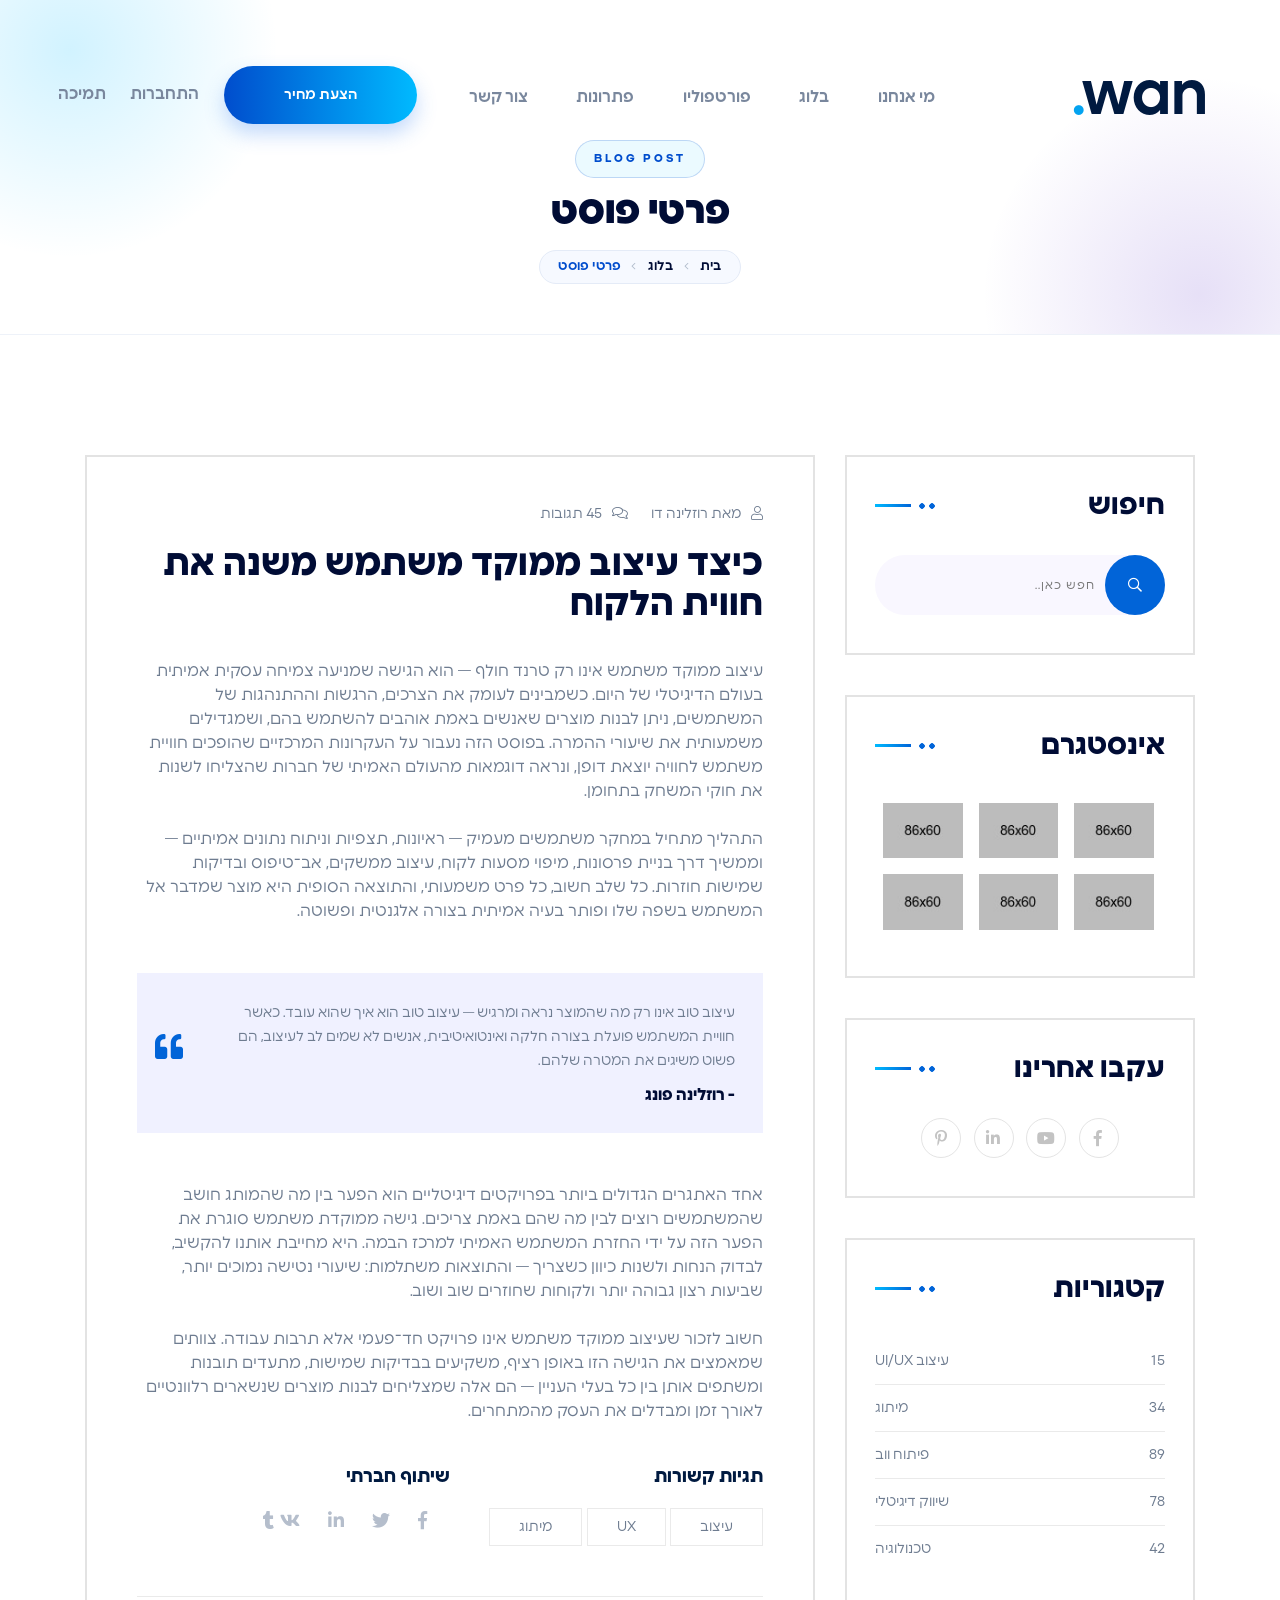
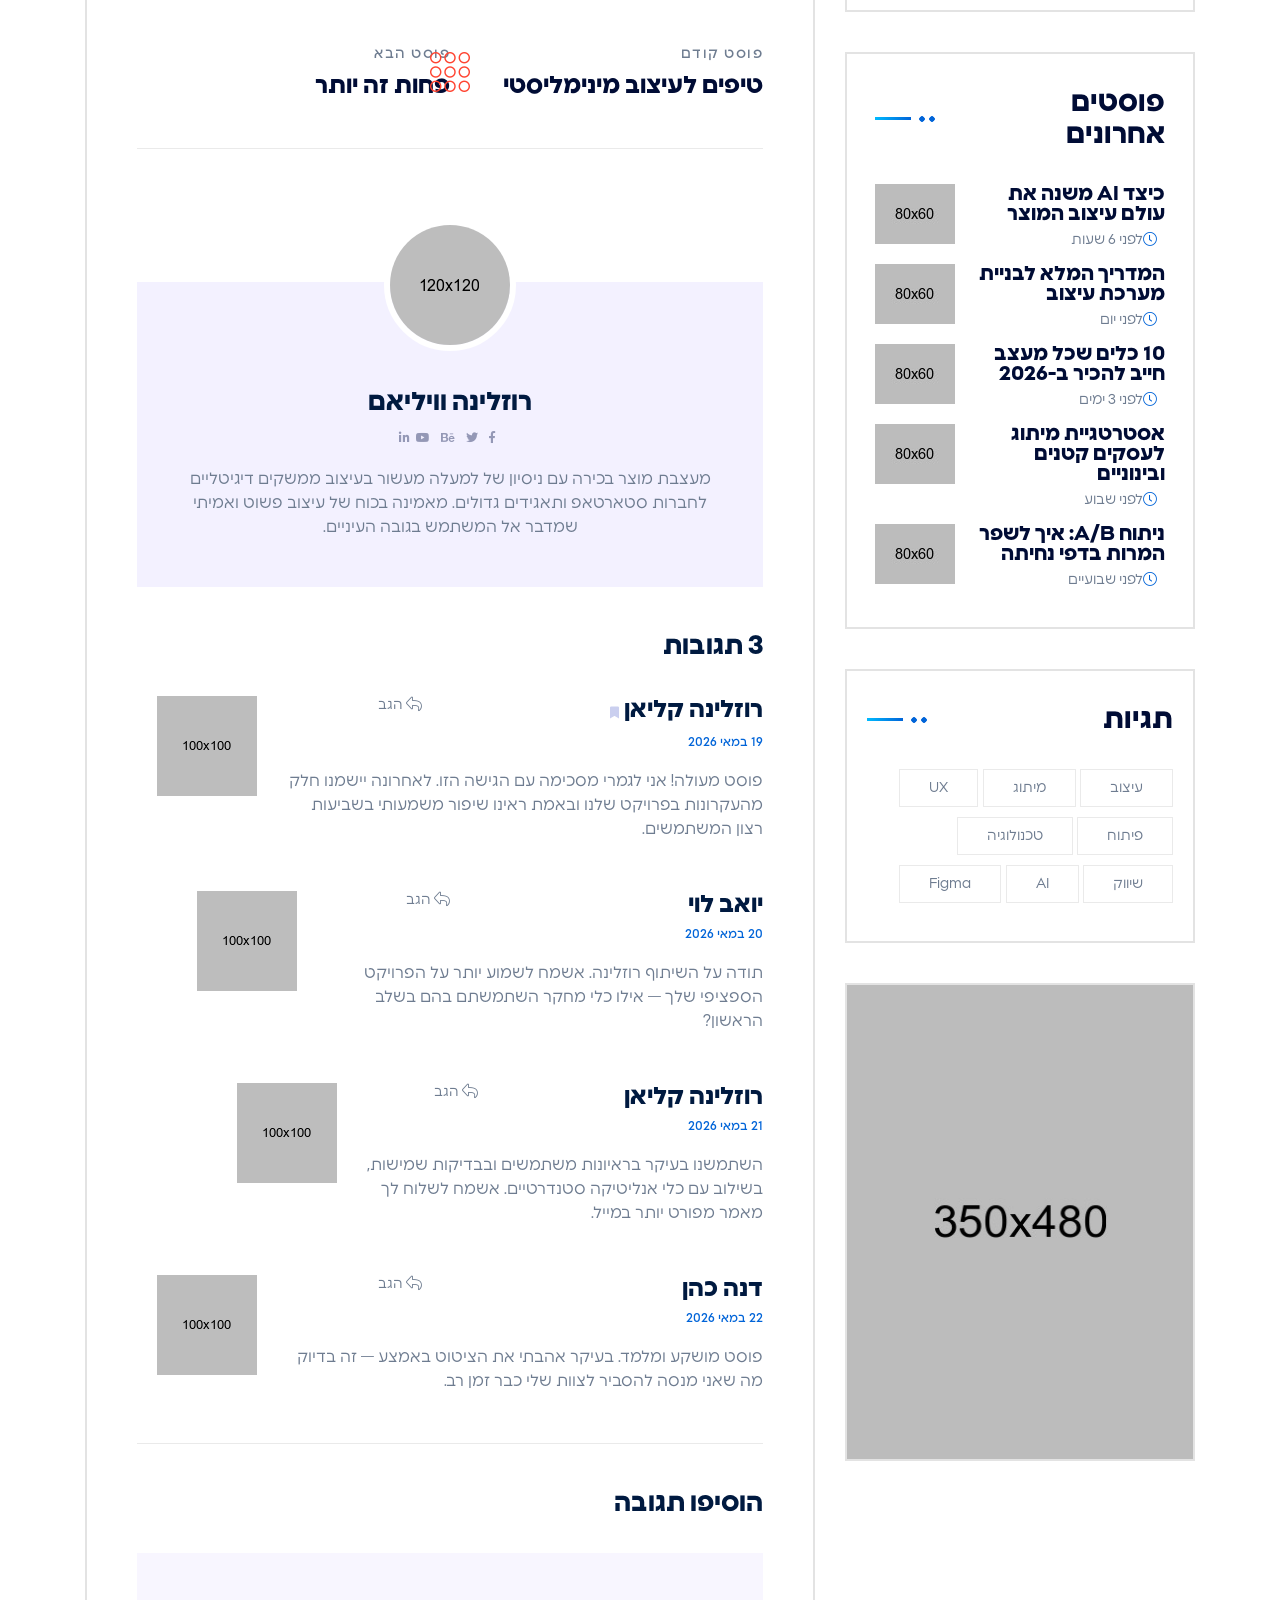
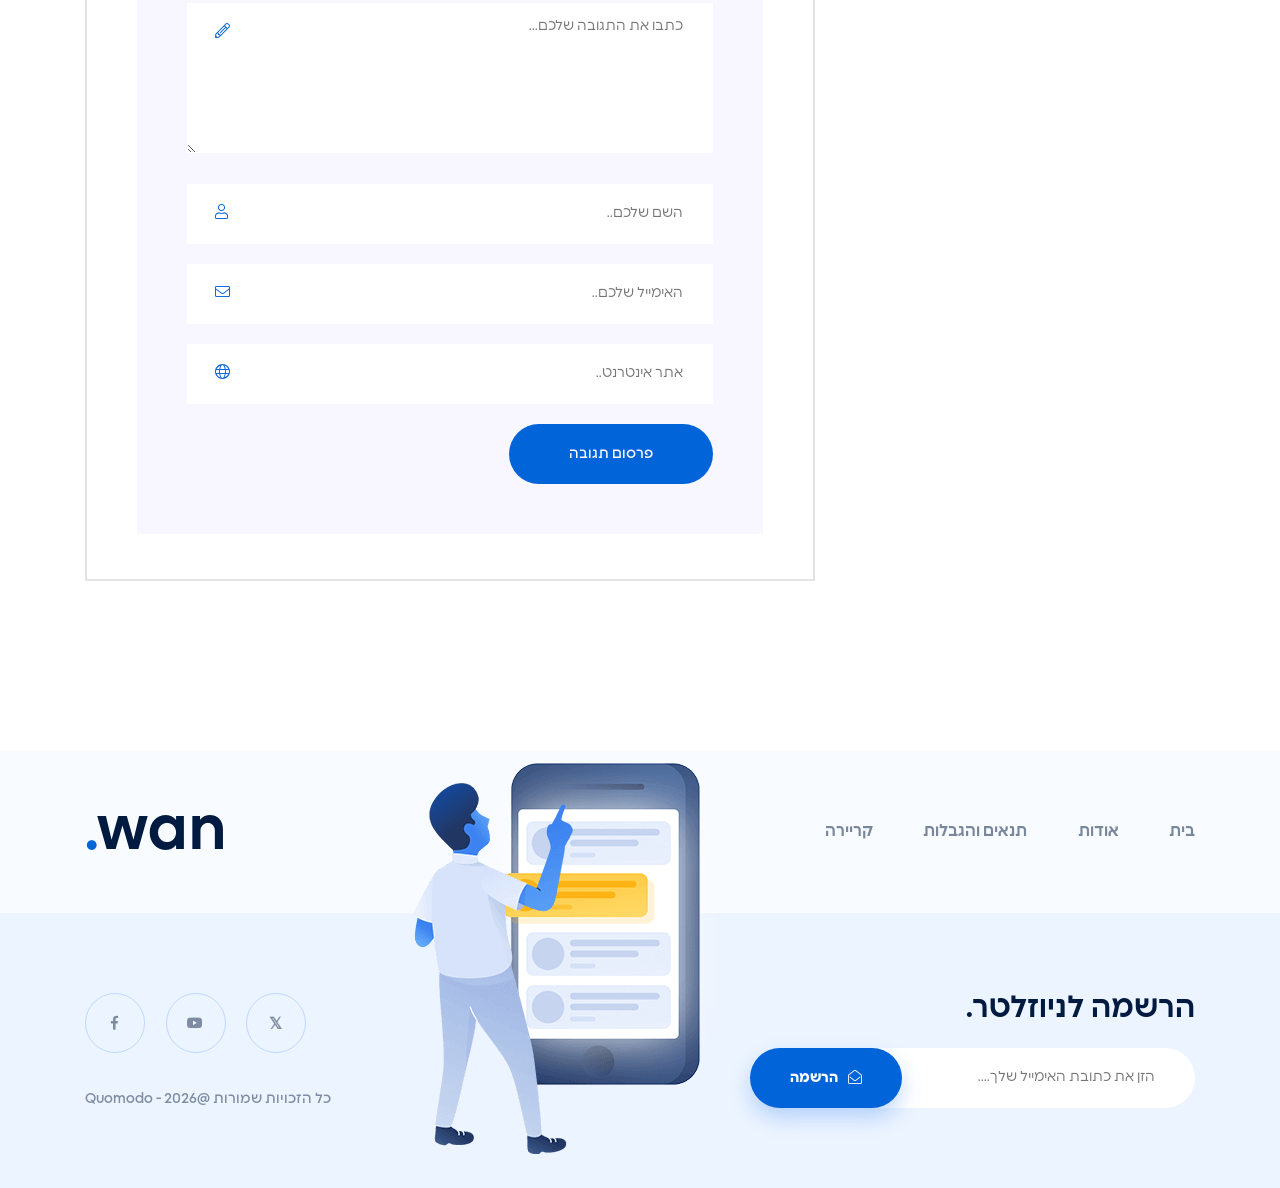
==== commit 5195d572: "תיאור השינוי" ====
--- a/wan-html/blog-details.html
+++ b/wan-html/blog-details.html
@@ -229,7 +229,19 @@
             text-align: right;
         }
         .single-post-item .post-details .meta-comment-tag {
-            text-align: right;
+            direction: rtl;
+            text-align: right;
+        }
+        .single-post-item .post-details .meta-comment-tag li {
+            margin-right: 0;
+            margin-left: 19px;
+        }
+        .single-post-item .post-details .meta-comment-tag li:last-child {
+            margin-left: 0;
+        }
+        .single-post-item .post-details .meta-comment-tag li a .icon {
+            margin-right: 0;
+            margin-left: 10px;
         }
         .single-widgets .title {
             text-align: right;
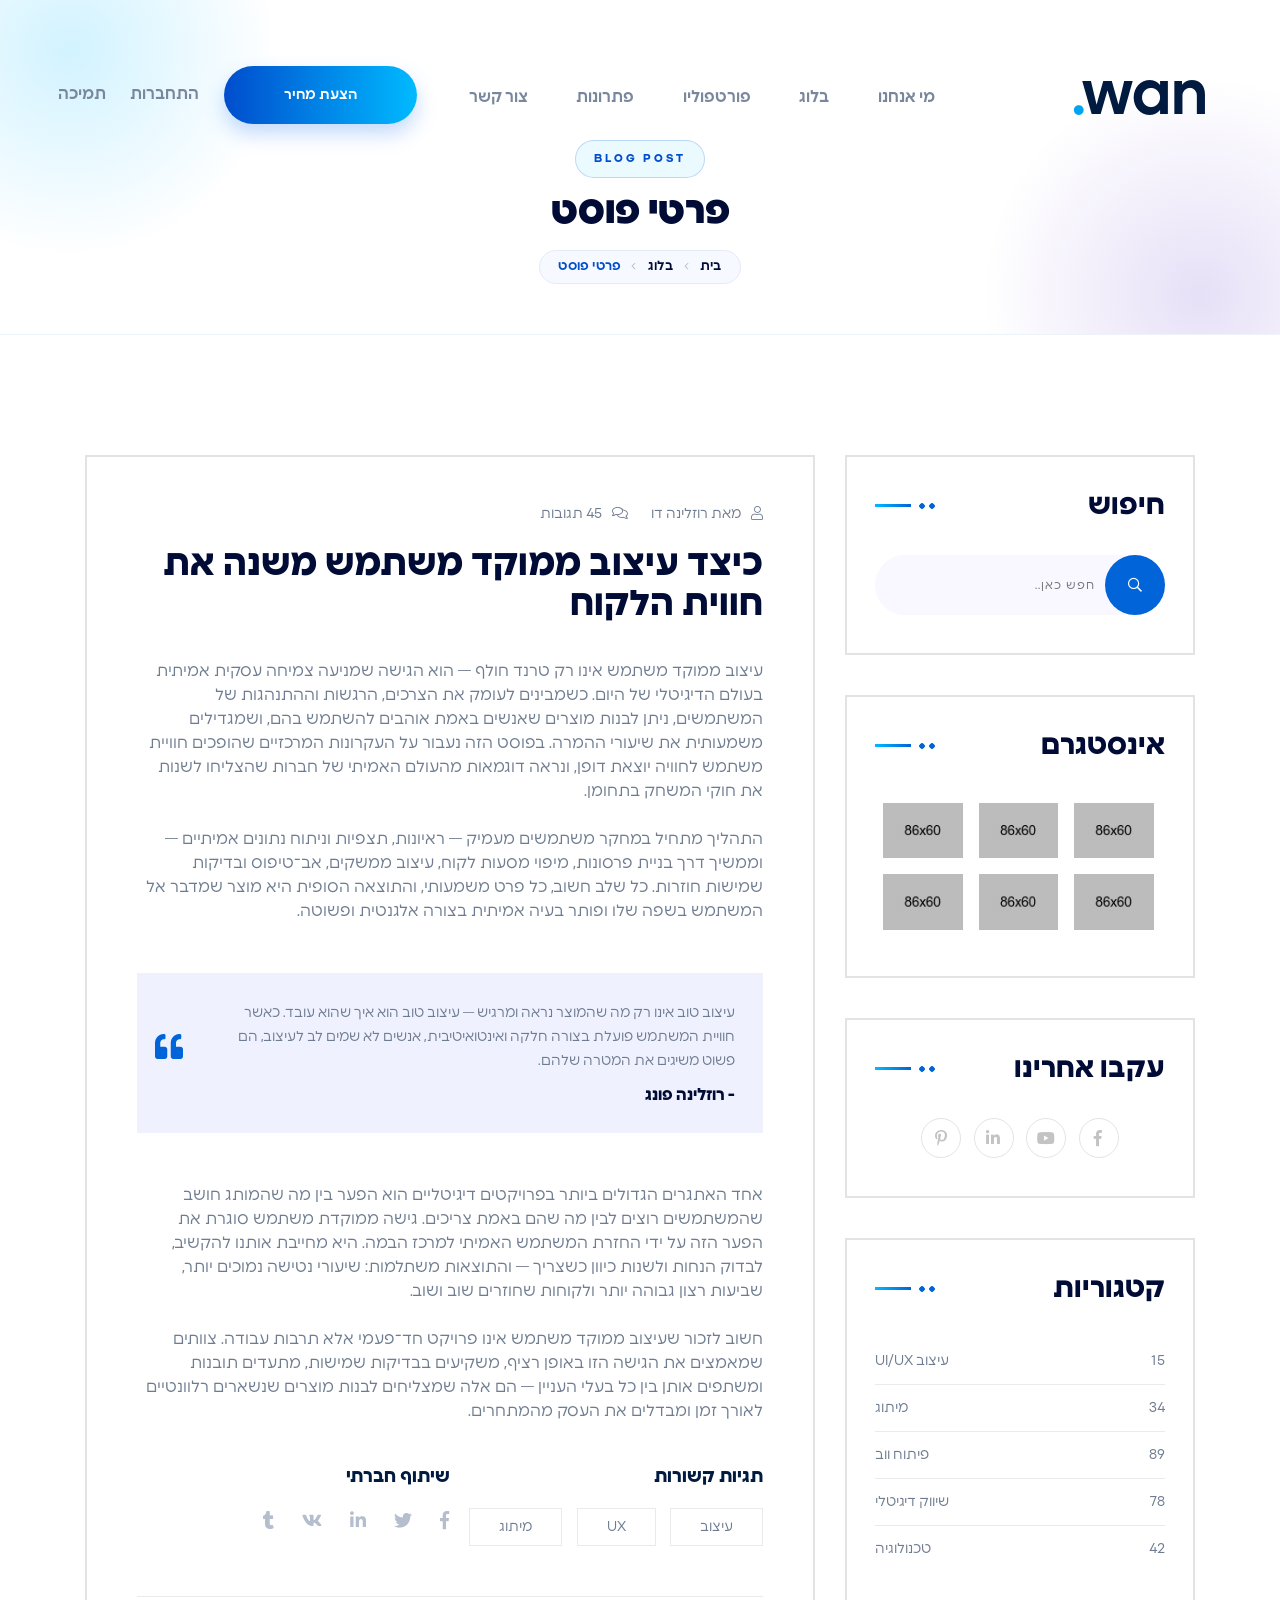
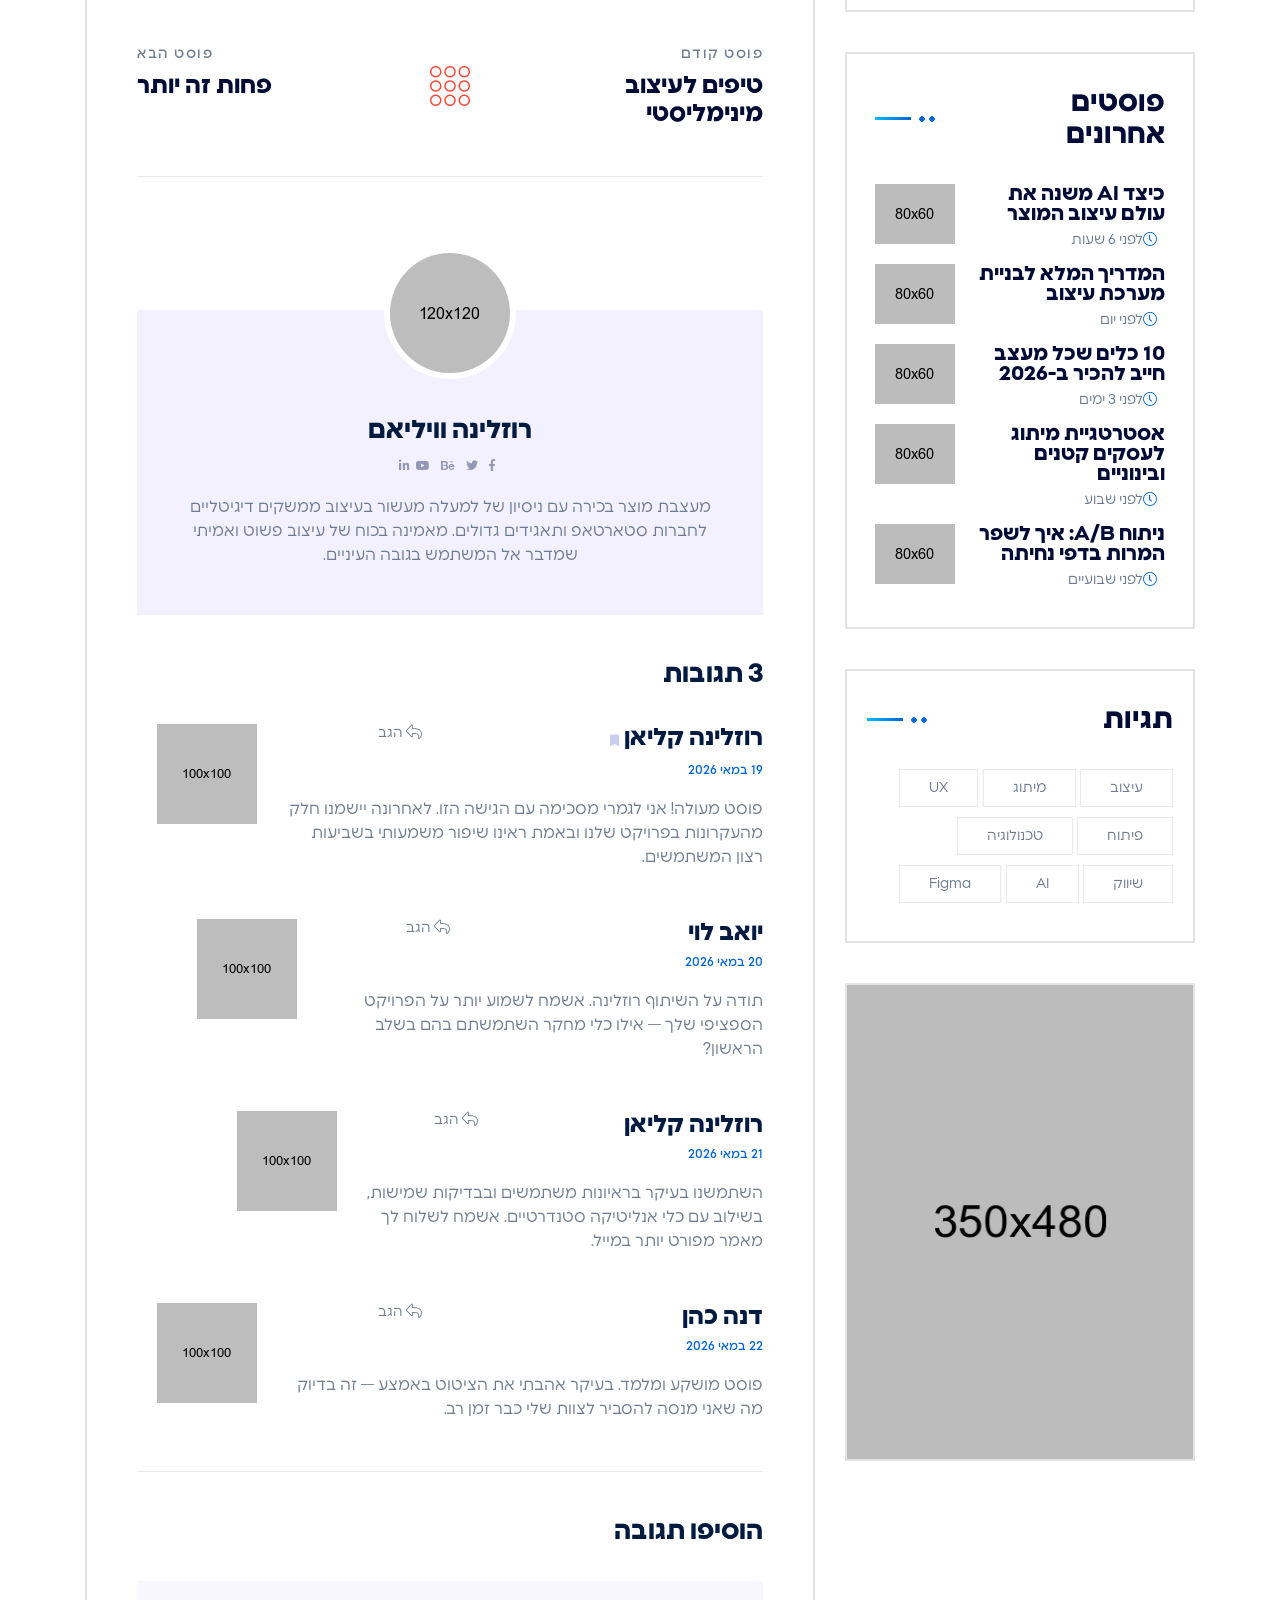
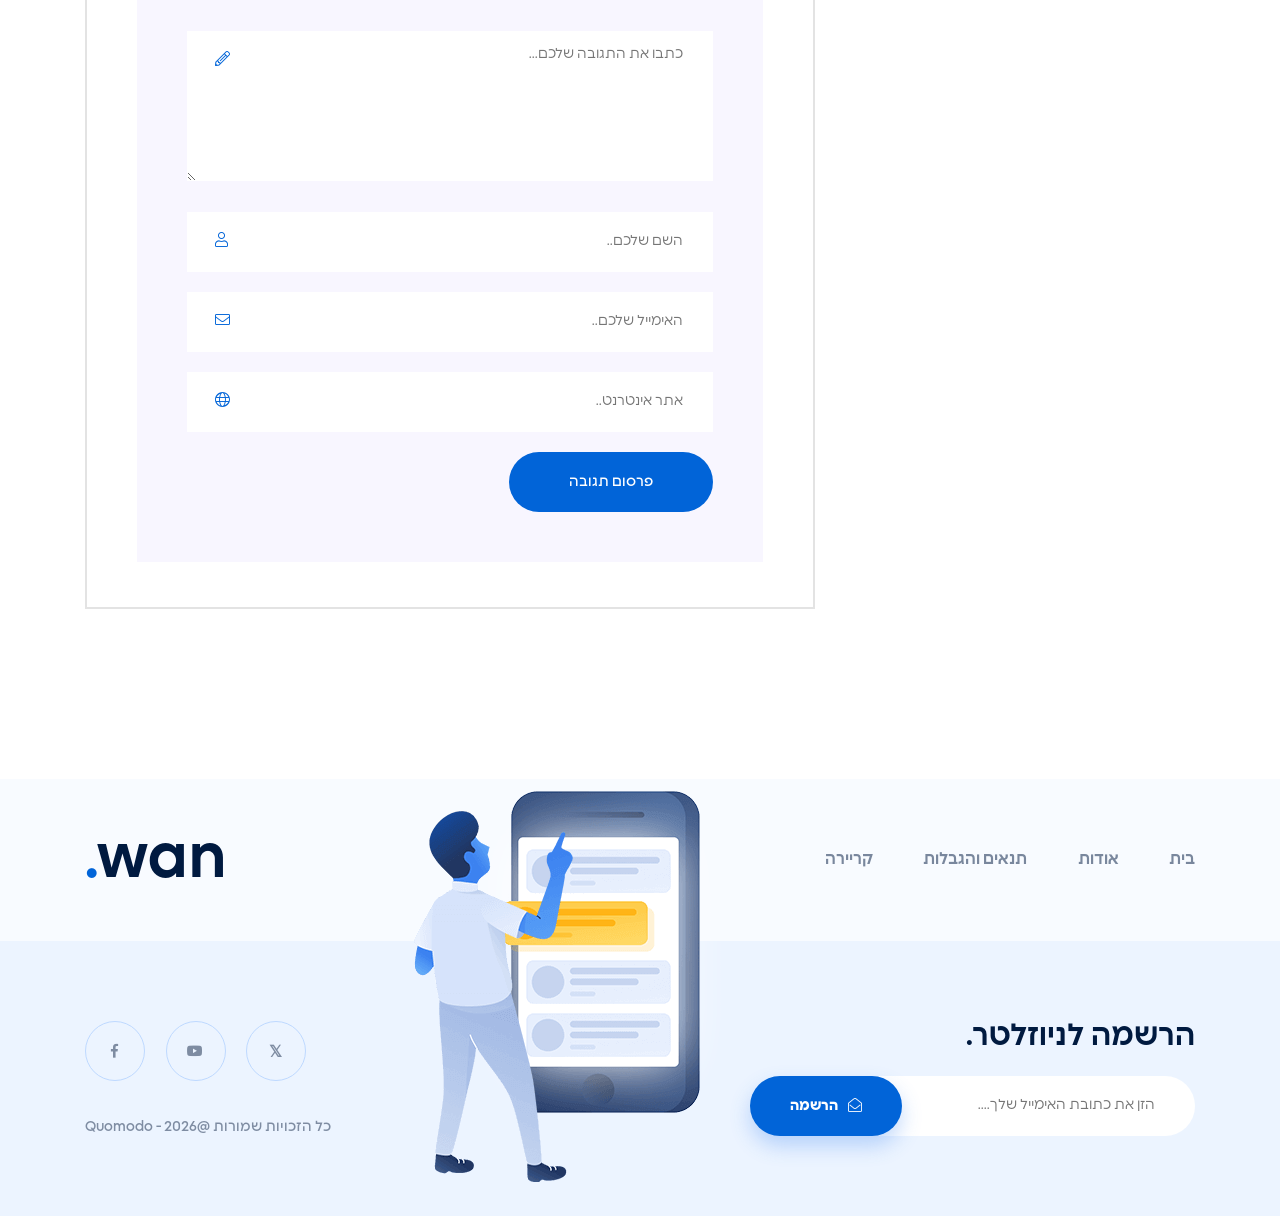
==== commit 92209ac2: "תיאור השינוי" ====
--- a/wan-html/blog-details.html
+++ b/wan-html/blog-details.html
@@ -10,7 +10,7 @@
     <meta name="keywords" content="">
     <meta http-equiv="X-UA-Compatible" content="IE=edge">
     <!-- Mobile Specific Meta  -->
-    <meta name="viewport" content="width=device-width, initial-scale=1, maximum-scale=1">
+    <meta name="viewport" content="width=device-width, initial-scale=1">
     <!-- CSS -->
     <link rel="stylesheet" href="css/bootstrap.min.css">
     <link rel="stylesheet" href="css/jquery-ui.css">
@@ -273,12 +273,37 @@
         .blog-details .post-bottom-meta {
             direction: rtl;
         }
+        .page-blog-area .blog-details .post-bottom-meta .post-tags {
+            text-align: right;
+        }
+        .page-blog-area .blog-details .post-bottom-meta .post-tags .list li {
+            margin-right: 0;
+            margin-left: 10px;
+        }
+        .page-blog-area .blog-details .post-bottom-meta .post-share {
+            text-align: right;
+        }
+        .page-blog-area .blog-details .post-bottom-meta .post-share .list li {
+            margin-right: 0;
+            margin-left: 22px;
+        }
+        .page-blog-area .blog-details .post-bottom-meta .post-share .list li:last-child {
+            margin-left: 0;
+        }
         .blog-details .posts-author {
             direction: rtl;
             text-align: right;
         }
         .blog-details .single-post-pagination {
             direction: rtl;
+        }
+        .blog-details .single-post-pagination .prev-post {
+            padding-left: 90px;
+            text-align: right;
+        }
+        .blog-details .single-post-pagination .next-post {
+            padding-right: 90px;
+            text-align: left;
         }
         .blog-details .comment-area {
             direction: rtl;
@@ -473,6 +498,111 @@
             background: #0164d8 !important;
             border-color: #0164d8 !important;
             color: #ffffff !important;
+        }
+        /* ==================================================
+           Mobile & Tablet responsive adjustments (RTL)
+           ================================================== */
+        @media (max-width: 991.98px) {
+            html, body { overflow-x: hidden; }
+
+            /* Header */
+            header { padding: 20px 0; }
+            header .header-container > .row { align-items: center; }
+            .main-menu {
+                text-align: right !important;
+                margin-left: 0 !important;
+                margin-right: 0 !important;
+            }
+            .main-menu.stellarnav > ul { text-align: right; }
+            .main-menu.stellarnav .menu-toggle {
+                float: right;
+                padding: 6px 0 0 !important;
+            }
+            header .header-container .logo { text-align: left; }
+            header .header-container .logo .link { font-size: 40px; }
+
+            /* Hero */
+            .inner-hero-area {
+                padding: 140px 0 50px;
+            }
+            .inner-hero-area::before,
+            .inner-hero-area::after { display: none; }
+
+            /* Blog details - content & comments */
+            .page-blog-area { padding: 50px 0; }
+            .page-blog-area .sidebar { margin-top: 40px; }
+            .page-blog-area .blog-details .post-details { padding: 30px 24px; }
+            .page-blog-area .blog-details .post-details .post-title {
+                font-size: 24px;
+                line-height: 1.35;
+            }
+            .page-blog-area .blog-details .post-bottom-meta {
+                flex-wrap: wrap;
+                gap: 16px;
+            }
+            .page-blog-area .blog-details .post-bottom-meta .post-tags,
+            .page-blog-area .blog-details .post-bottom-meta .post-share {
+                flex: 1 1 100%;
+            }
+            .page-blog-area .blog-details blockquote {
+                padding: 26px 24px;
+            }
+            .page-blog-area .blog-details .comment-area .all-comments article {
+                flex-wrap: wrap;
+            }
+            .page-blog-area .blog-details .comment-area .all-comments article .comment-img {
+                margin-bottom: 14px;
+            }
+            .page-blog-area .blog-details .comment-area .all-comments article .comment-details {
+                padding-right: 0;
+                padding-left: 0;
+            }
+            .single-post-pagination {
+                flex-wrap: wrap;
+                gap: 20px;
+            }
+            .single-post-pagination .prev-post,
+            .single-post-pagination .next-post { flex: 1 1 100%; }
+
+            /* Sidebar */
+            .sidebar .single-widgets { padding: 30px 24px; }
+
+            /* Footer */
+            footer .footer-banner { display: none !important; }
+            footer .footer-top-area .fta-menu {
+                text-align: center;
+                margin-top: 20px;
+            }
+            footer .footer-top-area .fta-logo {
+                text-align: center;
+                margin-bottom: 10px;
+            }
+            footer .footer-bottom-area .fba-social {
+                text-align: center;
+                margin-bottom: 30px;
+            }
+            footer .footer-bottom-area .fba-social .copyright { text-align: center; }
+            footer .hba-newsletter .hba-newsletter-input-box input[type="text"] {
+                box-sizing: border-box;
+                width: 100%;
+            }
+        }
+
+        @media (max-width: 575.98px) {
+            .inner-hero-area { padding: 110px 0 40px; }
+            .inner-hero-area .inner-hero-content .title { font-size: 26px; }
+            .inner-hero-area .inner-hero-content .subtitle { font-size: 14px; }
+            .page-blog-area .blog-details .post-details { padding: 22px 16px; }
+            .page-blog-area .blog-details .post-details .post-title { font-size: 20px; }
+            .page-blog-area .blog-details blockquote { padding: 20px 18px; font-size: 14px; }
+            .page-blog-area .blog-details .comment-area .comment-box .comment-input-box input[type="text"],
+            .page-blog-area .blog-details .comment-area .comment-box .comment-input-box input[type="email"],
+            .page-blog-area .blog-details .comment-area .comment-box .comment-input-box textarea {
+                font-size: 14px;
+            }
+            .sidebar .single-widgets { padding: 24px 18px; }
+            .single-widgets.widget_post_with_thumb ul li .left { width: 70px; }
+            .single-widgets.widget_post_with_thumb ul li .right { padding-right: 80px; }
         }
     </style>
     <!-- Favicon -->
